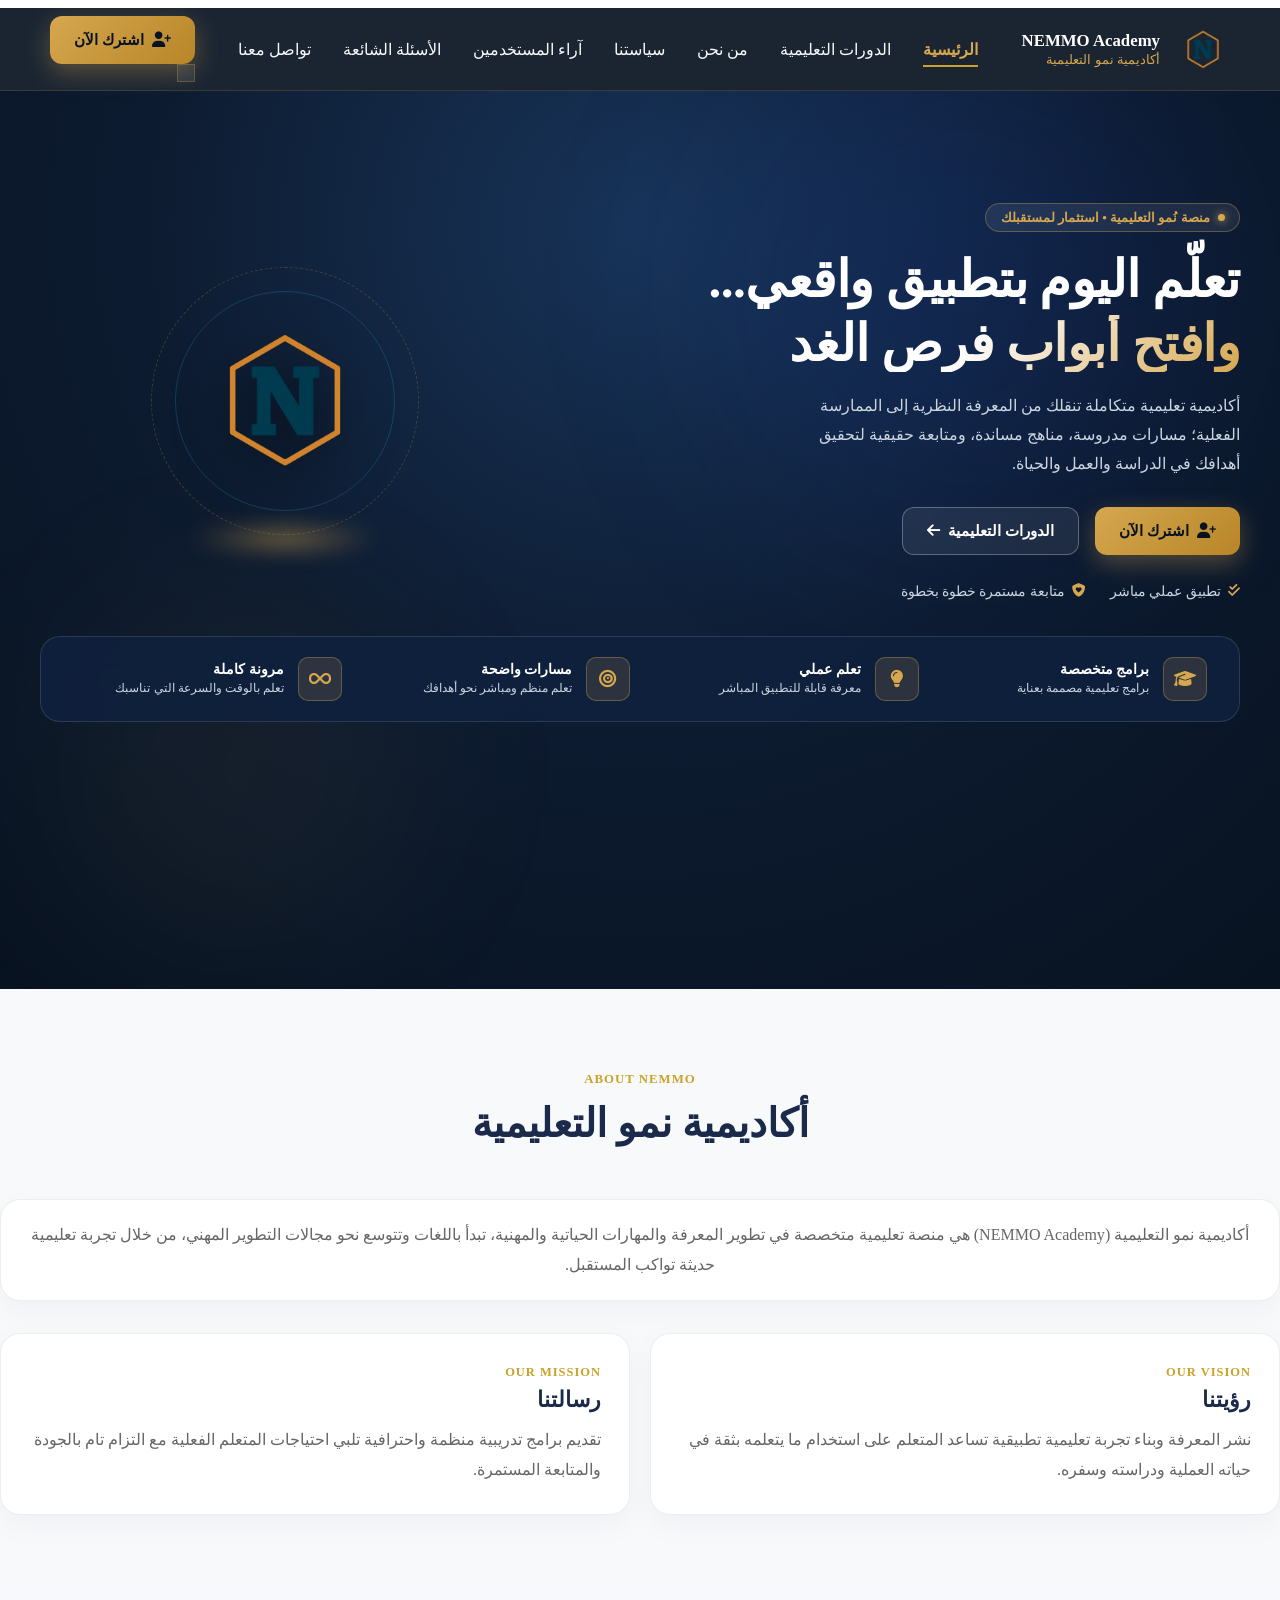
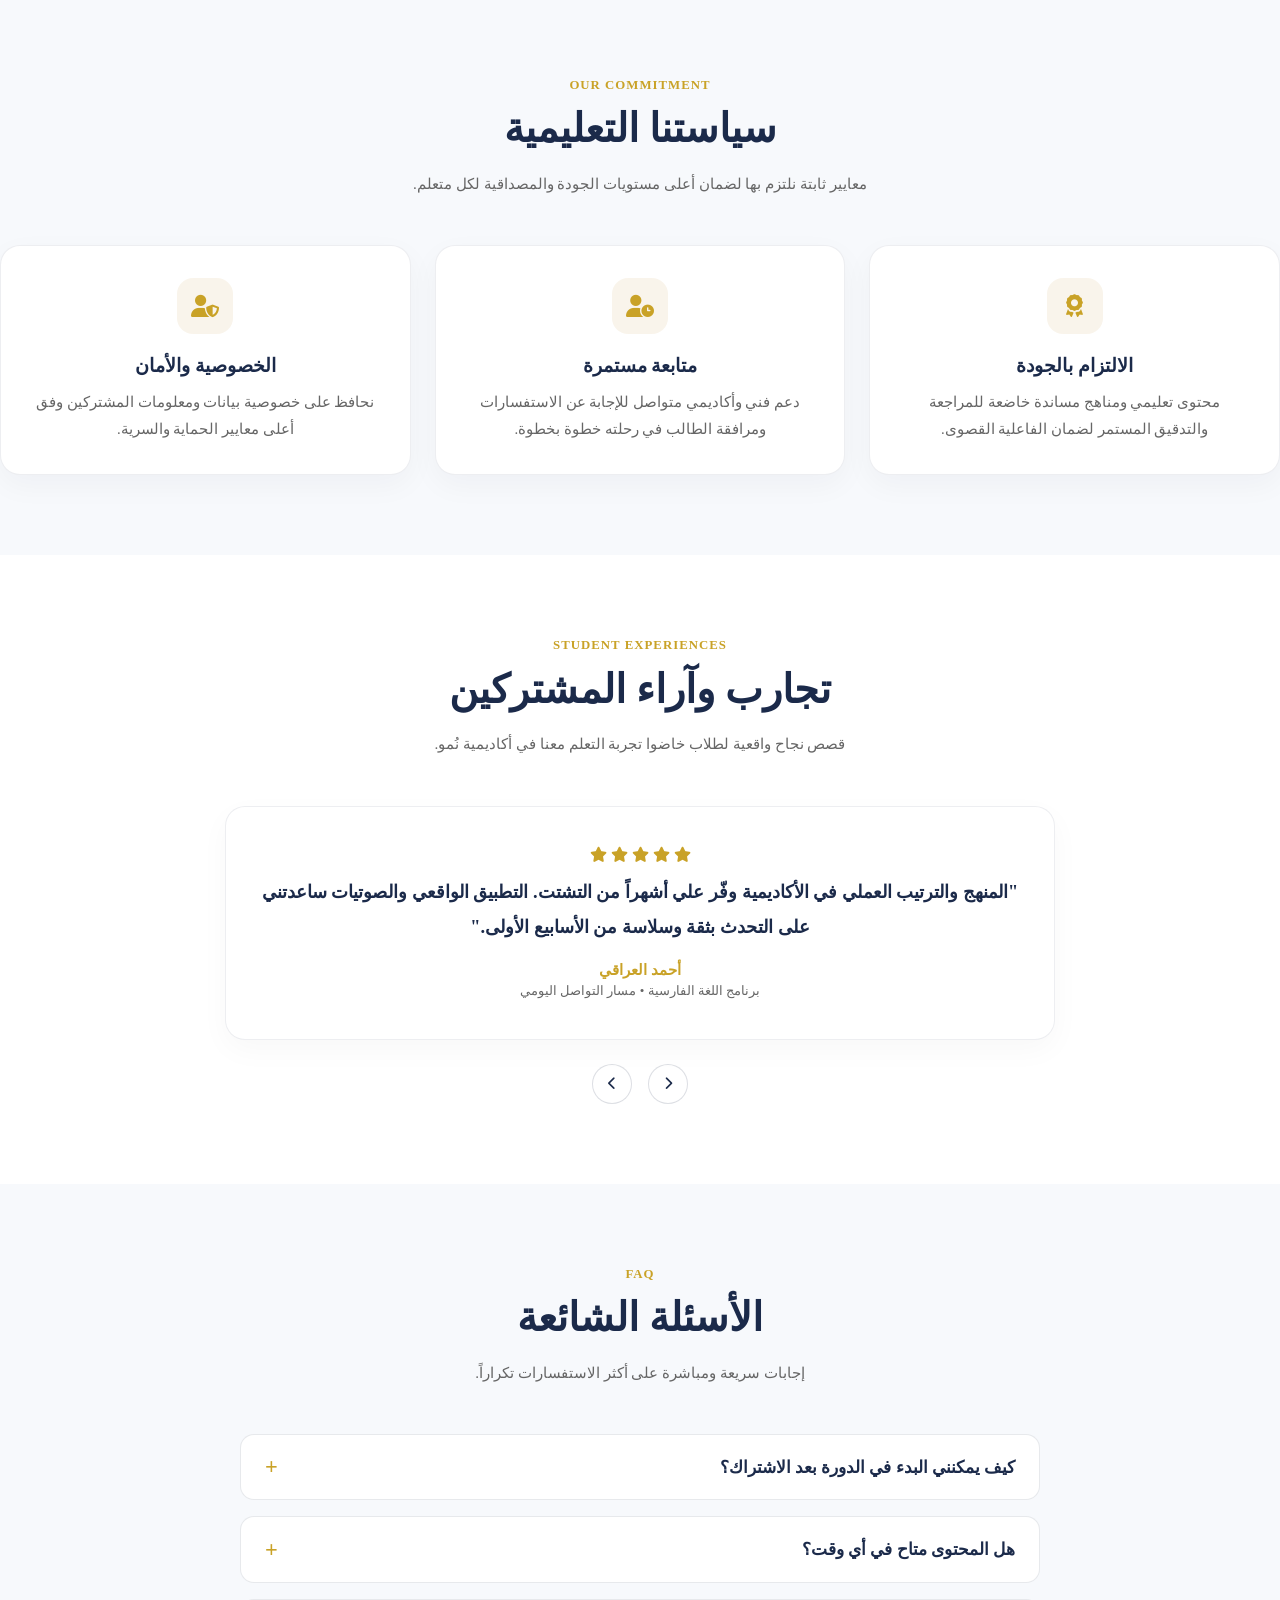
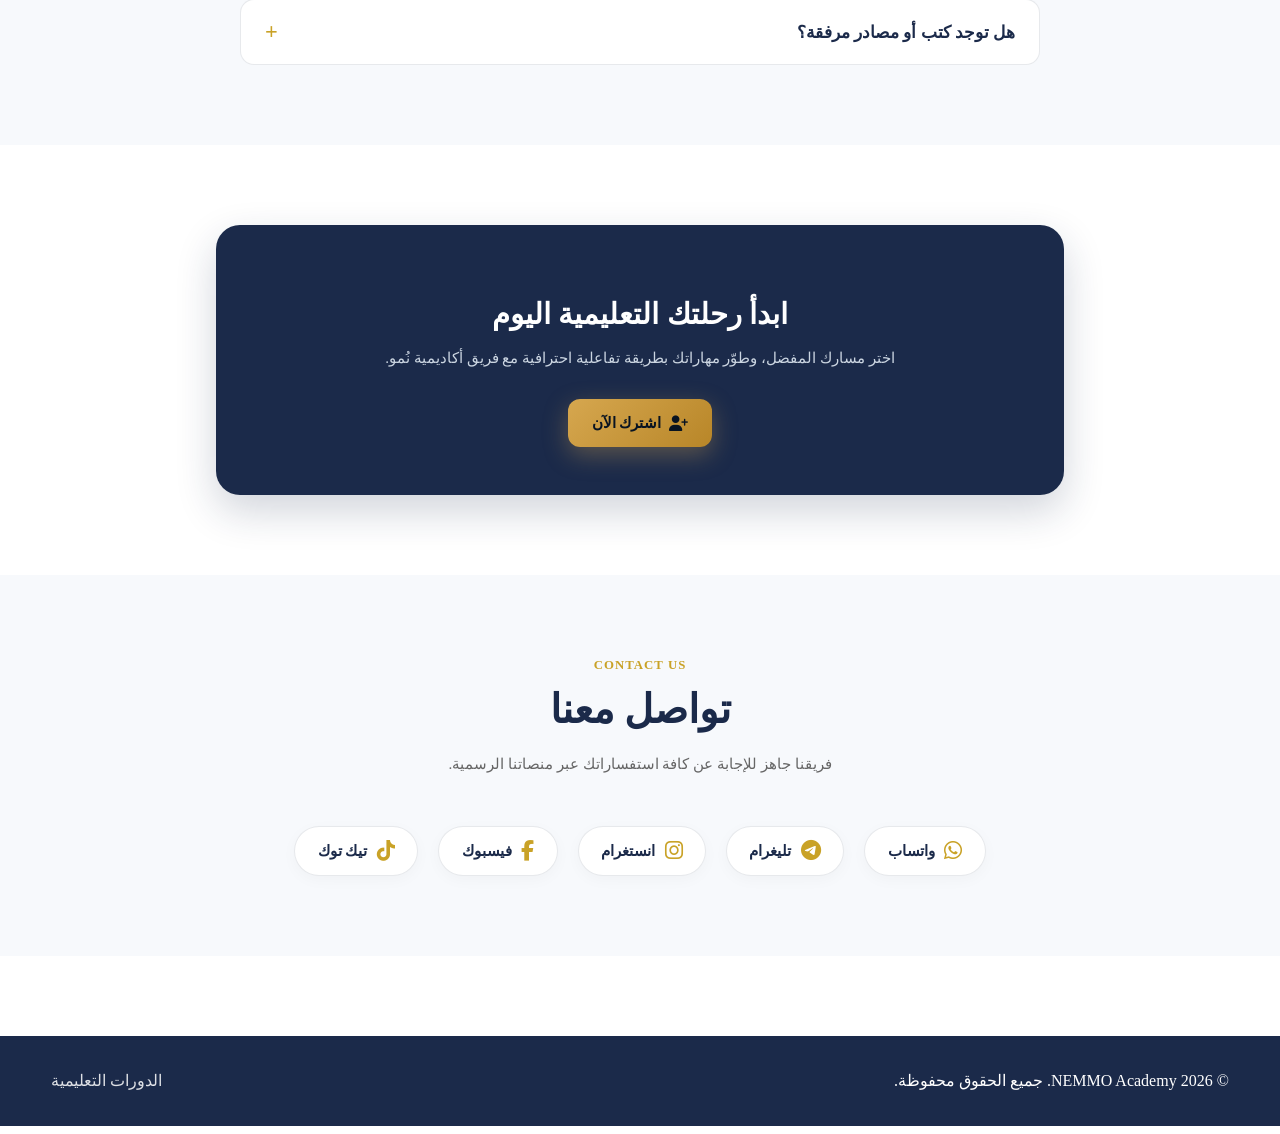
==== index.html @ 9837f51f "Add mobile fixes stylesheet to homepage" ====
<!DOCTYPE html>
<html lang="ar" dir="rtl">

<head>
    <meta charset="UTF-8">
    <meta name="viewport" content="width=device-width, initial-scale=1.0">

    <title>NEMMO Academy | أكاديمية نمو التعليمية</title>
    <script>
      (function () {
        const savedTheme = localStorage.getItem('theme');
        const prefersDark = window.matchMedia('(prefers-color-scheme: dark)').matches;
        if (savedTheme === 'dark' || (!savedTheme && prefersDark)) {
          document.documentElement.setAttribute('data-theme', 'dark');
        } else {
          document.documentElement.setAttribute('data-theme', 'light');
        }
      })();
    </script>
    <meta name="description" content="أكاديمية تعليمية متخصصة في تطوير المعرفة والمهارات وتعليم اللغات بمنهجية تفاعلية واقعية.">
    <meta name="theme-color" content="#081321">

    <link rel="preconnect" href="https://fonts.googleapis.com">
    <link rel="preconnect" href="https://fonts.gstatic.com" crossorigin>
    <link href="https://fonts.googleapis.com/css2?family=IBM+Plex+Sans+Arabic:wght@300;400;500;600;700;800&display=swap" rel="stylesheet">

    <!-- FontAwesome icons -->
    <link rel="stylesheet" href="https://cdnjs.cloudflare.com/ajax/libs/font-awesome/6.5.1/css/all.min.css">

    <!-- CSS Hierarchy -->
    <link rel="stylesheet" href="assets/css/variables.css">
    <link rel="stylesheet" href="assets/css/layout.css">
    <link rel="stylesheet" href="assets/css/components.css">
    <link rel="stylesheet" href="assets/css/home.css">
    <link rel="stylesheet" href="assets/css/mobile-fixes.css">
</head>

<body class="page-home">

<!-- ==========================================
     Header & Mobile Navigation Drawer
========================================== -->
<header class="site-header" id="siteHeader">
    <div class="site-header__container">

        <a href="index.html" class="site-logo">
            <img src="assets/images/logo.png" alt="NEMMO Academy" class="site-logo__img" loading="eager">
            <div class="site-logo__text">
                <span class="site-logo__title">NEMMO Academy</span>
                <span class="site-logo__subtitle">أكاديمية نمو التعليمية</span>
            </div>
        </a>

        <nav class="site-nav" id="siteNav" aria-label="القائمة الرئيسية" aria-hidden="true">
            <ul>
                <li><a href="index.html" class="is-active">الرئيسية</a></li>
                <li><a href="programs.html">الدورات التعليمية</a></li>
                <li><a href="#about">من نحن</a></li>
                <li><a href="#policies">سياستنا</a></li>
                <li><a href="#testimonials">آراء المستخدمين</a></li>
                <li><a href="#faq">الأسئلة الشائعة</a></li>
                <li><a href="#contact">تواصل معنا</a></li>
            </ul>
        </nav>

        <div class="site-header__actions">
            <button type="button" class="btn btn-hero-gold js-open-registration" data-program="عام - أكاديمية نُمو">
                <i class="fa-solid fa-user-plus"></i>
                <span>اشترك الآن</span>
            </button>

            <button id="themeToggle" class="theme-toggle-btn" aria-label="تبديل المظهر">
                <i data-lucide="moon" class="moon-icon"></i>
                <i data-lucide="sun" class="sun-icon" style="display: none;"></i>
            </button>

            <!-- زر القائمة للهواتف -->
            <button id="mobileMenuBtn" class="mobile-menu-btn" aria-label="فتح القائمة" aria-expanded="false">
                <span class="hamburger-bar"></span>
                <span class="hamburger-bar"></span>
                <span class="hamburger-bar"></span>
            </button>
        </div>

    </div>
</header>

<main id="mainContent">

<!-- ==========================================
     Hero Section
========================================== -->
<section class="hero-v2" id="hero">
    <div class="hero-v2__ambient" aria-hidden="true">
        <div class="hero-v2__glow hero-v2__glow--primary"></div>
        <div class="hero-v2__glow hero-v2__glow--gold"></div>
    </div>

    <div class="hero-v2__wrapper">
        <div class="hero-v2__container">
            
            <div class="hero-v2__content">
                <div class="hero-v2__badge">
                    <span class="hero-v2__badge-pulse"></span>
                    <span>منصة نُمو التعليمية • استثمار لمستقبلك</span>
                </div>

                <h1 class="hero-v2__title">
                    تعلّم اليوم بتطبيق واقعي... <br>
                    <span class="hero-v2__title-gradient">وافتح أبواب فرص الغد</span>
                </h1>

                <p class="hero-v2__description">
                    أكاديمية تعليمية متكاملة تنقلك من المعرفة النظرية إلى الممارسة الفعلية؛ مسارات مدروسة، مناهج مساندة، ومتابعة حقيقية لتحقيق أهدافك في الدراسة والعمل والحياة.
                </p>

                <div class="hero-v2__actions">
                    <button type="button" class="btn btn-hero-gold js-open-registration" data-program="عام - أكاديمية نُمو">
                        <i class="fa-solid fa-user-plus"></i>
                        <span>اشترك الآن</span>
                    </button>
                    <a href="programs.html" class="btn btn-hero-glass">
                        <span>الدورات التعليمية</span>
                        <i class="fa-solid fa-arrow-left"></i>
                    </a>
                </div>

                <div class="hero-v2__trust-strip">
                    <div class="hero-v2__trust-pill">
                        <i class="fa-solid fa-check-double"></i>
                        <span>تطبيق عملي مباشر</span>
                    </div>
                    <div class="hero-v2__trust-pill">
                        <i class="fa-solid fa-shield-heart"></i>
                        <span>متابعة مستمرة خطوة بخطوة</span>
                    </div>
                </div>
            </div>

            <div class="hero-v2__visual">
                <div class="hero-v2__visual-core">
                    <div class="hero-v2__ring hero-v2__ring--outer"></div>
                    <div class="hero-v2__ring hero-v2__ring--inner"></div>
                    <div class="hero-v2__pedestal"></div>
                    <div class="hero-v2__logo-box">
                        <img src="assets/images/logo.png" alt="NEMMO Academy" class="hero-v2__floating-logo" loading="eager">
                    </div>
                </div>
            </div>

        </div>

        <!-- شريط الفلسفة التعليمية -->
        <div class="hero-v2__philosophy-bar">
            <div class="hero-v2__philosophy-item">
                <div class="hero-v2__philosophy-icon">
                    <i class="fa-solid fa-graduation-cap"></i>
                </div>
                <div class="hero-v2__philosophy-text">
                    <strong class="hero-v2__philosophy-title">برامج متخصصة</strong>
                    <p class="hero-v2__philosophy-desc">برامج تعليمية مصممة بعناية</p>
                </div>
            </div>

            <div class="hero-v2__philosophy-item">
                <div class="hero-v2__philosophy-icon">
                    <i class="fa-solid fa-lightbulb"></i>
                </div>
                <div class="hero-v2__philosophy-text">
                    <strong class="hero-v2__philosophy-title">تعلم عملي</strong>
                    <p class="hero-v2__philosophy-desc">معرفة قابلة للتطبيق المباشر</p>
                </div>
            </div>

            <div class="hero-v2__philosophy-item">
                <div class="hero-v2__philosophy-icon">
                    <i class="fa-solid fa-bullseye"></i>
                </div>
                <div class="hero-v2__philosophy-text">
                    <strong class="hero-v2__philosophy-title">مسارات واضحة</strong>
                    <p class="hero-v2__philosophy-desc">تعلم منظم ومباشر نحو أهدافك</p>
                </div>
            </div>

            <div class="hero-v2__philosophy-item">
                <div class="hero-v2__philosophy-icon">
                    <i class="fa-solid fa-infinity"></i>
                </div>
                <div class="hero-v2__philosophy-text">
                    <strong class="hero-v2__philosophy-title">مرونة كاملة</strong>
                    <p class="hero-v2__philosophy-desc">تعلم بالوقت والسرعة التي تناسبك</p>
                </div>
            </div>
        </div>
    </div>
</section>

<!-- ==========================================
     About Section
========================================== -->
<section id="about" class="section about-section">
    <div class="container">
        <div class="section-title">
            <span>ABOUT NEMMO</span>
            <h2>أكاديمية نمو التعليمية</h2>
        </div>

        <div class="about-intro">
            <p class="about-intro__text">
                أكاديمية نمو التعليمية (NEMMO Academy) هي منصة تعليمية متخصصة في تطوير المعرفة والمهارات الحياتية والمهنية، تبدأ باللغات وتتوسع نحو مجالات التطوير المهني، من خلال تجربة تعليمية حديثة تواكب المستقبل.
            </p>
        </div>

        <div class="about-pillars">
            <article class="about-pillar">
                <span class="about-pillar__label">OUR VISION</span>
                <h3>رؤيتنا</h3>
                <p>
                    نشر المعرفة وبناء تجربة تعليمية تطبيقية تساعد المتعلم على استخدام ما يتعلمه بثقة في حياته العملية ودراسته وسفره.
                </p>
            </article>

            <article class="about-pillar">
                <span class="about-pillar__label">OUR MISSION</span>
                <h3>رسالتنا</h3>
                <p>
                    تقديم برامج تدريبية منظمة واحترافية تلبي احتياجات المتعلم الفعلية مع التزام تام بالجودة والمتابعة المستمرة.
                </p>
            </article>
        </div>
    </div>
</section>

<!-- ==========================================
     Policies Section (سياستنا)
========================================== -->
<section id="policies" class="section section-light">
    <div class="container">
        <div class="section-title">
            <span>OUR COMMITMENT</span>
            <h2>سياستنا التعليمية</h2>
            <p>معايير ثابتة نلتزم بها لضمان أعلى مستويات الجودة والمصداقية لكل متعلم.</p>
        </div>

        <div class="grid grid-3">
            <article class="feature-card">
                <div class="feature-icon"><i class="fa-solid fa-award"></i></div>
                <h3>الالتزام بالجودة</h3>
                <p>محتوى تعليمي ومناهج مساندة خاضعة للمراجعة والتدقيق المستمر لضمان الفاعلية القصوى.</p>
            </article>

            <article class="feature-card">
                <div class="feature-icon"><i class="fa-solid fa-user-clock"></i></div>
                <h3>متابعة مستمرة</h3>
                <p>دعم فني وأكاديمي متواصل للإجابة عن الاستفسارات ومرافقة الطالب في رحلته خطوة بخطوة.</p>
            </article>

            <article class="feature-card">
                <div class="feature-icon"><i class="fa-solid fa-user-shield"></i></div>
                <h3>الخصوصية والأمان</h3>
                <p>نحافظ على خصوصية بيانات ومعلومات المشتركين وفق أعلى معايير الحماية والسرية.</p>
            </article>
        </div>
    </div>
</section>

<!-- ==========================================
     Testimonials Section (آراء المستخدمين)
========================================== -->
<section id="testimonials" class="section">
    <div class="container">
        <div class="section-title">
            <span>STUDENT EXPERIENCES</span>
            <h2>تجارب وآراء المشتركين</h2>
            <p>قصص نجاح واقعية لطلاب خاضوا تجربة التعلم معنا في أكاديمية نُمو.</p>
        </div>

        <div class="testimonials-slider-wrapper">
            <div class="testimonial-slides-container">
                
                <div class="testimonial testimonial-slide is-active">
                    <div class="review-stars">
                        <i class="fa-solid fa-star"></i><i class="fa-solid fa-star"></i><i class="fa-solid fa-star"></i><i class="fa-solid fa-star"></i><i class="fa-solid fa-star"></i>
                    </div>
                    <p class="testimonial__quote">
                        "المنهج والترتيب العملي في الأكاديمية وفّر علي أشهراً من التشتت. التطبيق الواقعي والصوتيات ساعدتني على التحدث بثقة وسلاسة من الأسابيع الأولى."
                    </p>
                    <div class="testimonial__author">
                        أحمد العراقي
                        <span class="testimonial__role">برنامج اللغة الفارسية • مسار التواصل اليومي</span>
                    </div>
                </div>

                <div class="testimonial testimonial-slide">
                    <div class="review-stars">
                        <i class="fa-solid fa-star"></i><i class="fa-solid fa-star"></i><i class="fa-solid fa-star"></i><i class="fa-solid fa-star"></i><i class="fa-solid fa-star"></i>
                    </div>
                    <p class="testimonial__quote">
                        "المتابعة المستمرة ووضوح شرح الأستاذة جعلت دراسة اللغة سهلة وممتعة جداً، والكتب المرفقة مع الـ QR Code ممتازة للتدريب الصوتي."
                    </p>
                    <div class="testimonial__author">
                        مروة جاسم
                        <span class="testimonial__role">برنامج اللغة الفارسية • مسار السياحة والسفر</span>
                    </div>
                </div>

            </div>

            <!-- أزرار التحكم بالسلايدر -->
            <div class="slider-controls">
                <button type="button" id="prevReviewBtn" class="slider-btn" aria-label="الرأي السابق">
                    <i class="fa-solid fa-chevron-right"></i>
                </button>
                <button type="button" id="nextReviewBtn" class="slider-btn" aria-label="الرأي التالي">
                    <i class="fa-solid fa-chevron-left"></i>
                </button>
            </div>
        </div>
    </div>
</section>

<!-- ==========================================
     FAQ Section
========================================== -->
<section id="faq" class="section section-light">
    <div class="container">
        <div class="section-title">
            <span>FAQ</span>
            <h2>الأسئلة الشائعة</h2>
            <p>إجابات سريعة ومباشرة على أكثر الاستفسارات تكراراً.</p>
        </div>

        <div class="faq-list">
            <details class="faq-item">
                <summary>كيف يمكنني البدء في الدورة بعد الاشتراك؟</summary>
                <div class="faq-item__answer">
                    <p>بعد إتمام التسجيل عبر الواتساب، يتم تزويدك مباشرة بكافة الروابط والحقيبة التعليمية والوصول للمنصة فوراً.</p>
                </div>
            </details>

            <details class="faq-item">
                <summary>هل المحتوى متاح في أي وقت؟</summary>
                <div class="faq-item__answer">
                    <p>نعم، جميع المحاضرات مسجلة بجودة عالية ومتاحة للمشاهدة والمراجعة بالوقت الذي يناسبك مع وصول دائم.</p>
                </div>
            </details>

            <details class="faq-item">
                <summary>هل توجد كتب أو مصادر مرفقة؟</summary>
                <div class="faq-item__answer">
                    <p>نعم، تشتمل البرامج على كتب تدريبية تفاعلية وقواميس صوتية عبر رمز QR مدعومة بالكامل.</p>
                </div>
            </details>
        </div>
    </div>
</section>

<!-- ==========================================
     CTA Section
========================================== -->
<section class="section">
    <div class="container">
        <div class="cta">
            <h2>ابدأ رحلتك التعليمية اليوم</h2>
            <p>
                اختر مسارك المفضل، وطوّر مهاراتك بطريقة تفاعلية احترافية مع فريق أكاديمية نُمو.
            </p>
            <button type="button" class="btn btn-hero-gold js-open-registration" data-program="عام - أكاديمية نُمو">
                <i class="fa-solid fa-user-plus"></i>
                <span>اشترك الآن</span>
            </button>
        </div>
    </div>
</section>

<!-- ==========================================
     Contact Section
========================================== -->
<section id="contact" class="section section-light">
    <div class="container">
        <div class="section-title">
            <span>CONTACT US</span>
            <h2>تواصل معنا</h2>
            <p>فريقنا جاهز للإجابة عن كافة استفساراتك عبر منصاتنا الرسمية.</p>
        </div>

        <div class="contact-compact-bar">
            <a href="https://wa.me/9647770300029" target="_blank" rel="noopener noreferrer" class="contact-icon-link" aria-label="واتساب">
                <i class="fa-brands fa-whatsapp"></i>
                <span>واتساب</span>
            </a>
            <a href="https://t.me/NemoAcademy" target="_blank" rel="noopener noreferrer" class="contact-icon-link" aria-label="تليغرام">
                <i class="fa-brands fa-telegram"></i>
                <span>تليغرام</span>
            </a>
            <a href="https://www.instagram.com/nemmo.ac?igsh=aXdpOXZjNmlseXJ0" target="_blank" rel="noopener noreferrer" class="contact-icon-link" aria-label="انستغرام">
                <i class="fa-brands fa-instagram"></i>
                <span>انستغرام</span>
            </a>
            <a href="https://www.facebook.com/profile.php?id=61575293433047" target="_blank" rel="noopener noreferrer" class="contact-icon-link" aria-label="فيسبوك">
                <i class="fa-brands fa-facebook-f"></i>
                <span>فيسبوك</span>
            </a>
            <a href="https://tiktok.com/@nemoacademy1997" target="_blank" rel="noopener noreferrer" class="contact-icon-link" aria-label="تيك توك">
                <i class="fa-brands fa-tiktok"></i>
                <span>تيك توك</span>
            </a>
        </div>
    </div>
</section>

</main>

<!-- ==========================================
     Footer
========================================== -->
<footer class="site-footer">
    <div class="site-footer__container">
        <p>© <span data-current-year></span> NEMMO Academy. جميع الحقوق محفوظة.</p>
        <a href="programs.html">الدورات التعليمية</a>
    </div>
</footer>

<!-- ==========================================
     Registration Modal
========================================== -->
<div class="registration-modal" id="registrationModal" aria-hidden="true">
    <div class="registration-modal__overlay js-close-registration"></div>

    <div class="registration-modal__dialog" role="dialog" aria-modal="true" aria-labelledby="registrationModalTitle">
        <button type="button" class="registration-modal__close js-close-registration" aria-label="إغلاق">
            <i data-lucide="x"></i>
        </button>

        <div class="registration-modal__header">
            <span class="registration-modal__eyebrow">REGISTRATION</span>
            <h2 id="registrationModalTitle">أكمل تسجيلك</h2>
            <p>أدخل بياناتك وسيتواصل معك فريق المبيعات عبر واتساب لتأكيد التسجيل.</p>
        </div>

        <form id="registrationForm" class="registration-form" novalidate>
            <div class="form-group">
                <label for="registrationName">الاسم الثلاثي</label>
                <input type="text" id="registrationName" name="name" placeholder="أدخل الاسم الثلاثي" autocomplete="name" required>
            </div>

            <div class="form-group">
                <label for="registrationPhone">رقم الهاتف</label>
                <input type="tel" id="registrationPhone" name="phone" placeholder="07XXXXXXXXX" autocomplete="tel" required>
            </div>

            <div class="form-group">
                <label for="registrationGovernorate">المحافظة</label>
                <select id="registrationGovernorate" name="governorate" required>
                    <option value="">اختر المحافظة</option>
                    <option value="بغداد">بغداد</option>
                    <option value="الأنبار">الأنبار</option>
                    <option value="بابل">بابل</option>
                    <option value="البصرة">البصرة</option>
                    <option value="ذي قار">ذي قار</option>
                    <option value="القادسية">القادسية</option>
                    <option value="كربلاء">كربلاء</option>
                    <option value="كركوك">كركوك</option>
                    <option value="ميسان">ميسان</option>
                    <option value="المثنى">المثنى</option>
                    <option value="النجف">النجف</option>
                    <option value="نينوى">نينوى</option>
                    <option value="ديالى">ديالى</option>
                    <option value="صلاح الدين">صلاح الدين</option>
                    <option value="السليمانية">السليمانية</option>
                    <option value="دهوك">دهوك</option>
                    <option value="أربيل">أربيل</option>
                    <option value="واسط">واسط</option>
                </select>
            </div>

            <div class="form-group">
                <label for="registrationAddress">العنوان الكامل</label>
                <textarea id="registrationAddress" name="address" rows="2" placeholder="أدخل العنوان الكامل" autocomplete="street-address" required></textarea>
            </div>

            <div class="form-group">
                <label for="registrationProgram">البرنامج</label>
                <select id="registrationProgram" name="program" required>
                    <option value="">اختر البرنامج</option>
                    <option value="برنامج اللغة الفارسية">برنامج اللغة الفارسية</option>
                </select>
            </div>

            <div class="form-group is-hidden" id="trackGroup">
                <label for="registrationTrack">اختر المسار التعليمي</label>
                <select id="registrationTrack" name="track">
                    <option value="">اختر المسار المناسب</option>
                    <option value="باقة الأساسيات">باقة الأساسيات</option>
                    <option value="باقة التواصل اليومي">باقة التواصل اليومي</option>
                    <option value="باقة السياحة والسفر">باقة السياحة والسفر</option>
                    <option value="باقة التجارة العامة">باقة التجارة العامة</option>
                    <option value="باقة الزوار والمواكب">باقة الزوار والمواكب</option>
                    <option value="باقة VIP الشاملة">باقة VIP الشاملة</option>
                </select>
            </div>

            <p id="registrationError" class="registration-form__error" role="alert" aria-live="polite"></p>

            <button type="submit" class="btn btn-primary registration-form__submit">
                <i data-lucide="send"></i>
                إرسال الطلب عبر واتساب
            </button>
        </form>
    </div>
</div>

<!-- ==========================================
     Modal 2: Package Details Modal
========================================== -->
<div class="registration-modal" id="packageDetailsModal" aria-hidden="true">
    <div class="registration-modal__overlay js-close-pkg-modal"></div>

    <div class="registration-modal__dialog" role="dialog" aria-modal="true" aria-labelledby="packageDetailsTitle">
        <button type="button" class="registration-modal__close js-close-pkg-modal" aria-label="إغلاق">
            <i data-lucide="x"></i>
        </button>

        <div class="registration-modal__header">
            <span class="registration-modal__eyebrow">PACKAGE DETAILS</span>
            <h2 id="packageDetailsTitle">تفاصيل الباقة</h2>
            <p id="modalDescription"></p>
        </div>

        <div class="modal-body">
            <div class="modal-outcome-box">
                <strong class="modal-outcome-box__label">النتيجة المباشرة:</strong>
                <p id="modalOutcome" class="modal-outcome-box__text"></p>
            </div>

            <h4 class="modal-body__heading">المحاور والدروس المتضمنة:</h4>
            <ul id="modalTopicsList" class="pkg-card-v3__checklist modal-topics-list"></ul>

            <button
                type="button"
                class="btn btn-pkg-gold js-open-registration"
                id="modalSubscribeBtn"
                data-program="برنامج اللغة الفارسية"
                style="width: 100%;"
            >
                اشترك في هذه الباقة الآن
            </button>
        </div>
    </div>
</div>

<!-- ==========================================
     Modal 3: Cert Lightbox
========================================== -->
<div class="cert-lightbox" id="certLightbox" aria-hidden="true">
    <div class="cert-lightbox__backdrop js-close-cert"></div>

    <div class="cert-lightbox__content" role="dialog" aria-modal="true">
        <button type="button" class="cert-lightbox__close js-close-cert" aria-label="إغلاق">
            <i data-lucide="x"></i>
        </button>

        <div class="cert-lightbox__body">
            <div class="cert-zoom-container" id="certZoomContainer">
                <img id="certLightboxImg" src="" alt="وثيقة معتمدة">
            </div>
            <div class="cert-lightbox__footer">
                <p class="cert-lightbox__caption" id="certLightboxCaption"></p>
                <span class="cert-zoom-hint"><i data-lucide="zoom-in"></i> اضغط على الصورة للتكبير / التصغير</span>
            </div>
        </div>
    </div>
</div>

<!-- Scripts -->
<script src="https://unpkg.com/lucide@latest"></script>
<script src="assets/js/main.js"></script>

<script>
document.addEventListener("DOMContentLoaded", function () {
    if (typeof lucide !== "undefined") {
        lucide.createIcons();
    }

    // Journey slider
    const stepNodes = document.querySelectorAll(".journey-step-node");
    const slides = document.querySelectorAll(".journey-slide");
    const stepCurrentSpan = document.getElementById("journeyStepCurrent");
    const progressFill = document.getElementById("journeyProgressFill");
    const nextBtn = document.getElementById("journeyNext");
    const prevBtn = document.getElementById("journeyPrev");

    let currentStepIndex = 0;
    const totalSteps = stepNodes.length;
    let autoPlayTimer = null;

    function goToStep(index) {
        if (index < 0) index = totalSteps - 1;
        if (index >= totalSteps) index = 0;
        currentStepIndex = index;

        stepNodes.forEach((node, idx) => {
            node.classList.toggle("is-active", idx === index);
        });

        slides.forEach((slide, idx) => {
            slide.classList.toggle("is-active", idx === index);
        });

        if (stepCurrentSpan) {
            stepCurrentSpan.textContent = String(index + 1).padStart(2, "0");
        }

        if (progressFill) {
            progressFill.style.width = ((index + 1) / totalSteps) * 100 + "%";
        }
    }

    function startAutoPlay() {
        stopAutoPlay();
        autoPlayTimer = setInterval(() => {
            goToStep(currentStepIndex + 1);
        }, 4000);
    }

    function stopAutoPlay() {
        if (autoPlayTimer) clearInterval(autoPlayTimer);
    }

    stepNodes.forEach((node) => {
        node.addEventListener("click", function () {
            const step = parseInt(this.getAttribute("data-step"), 10);
            goToStep(step);
            startAutoPlay();
        });
    });

    if (nextBtn) {
        nextBtn.addEventListener("click", () => {
            goToStep(currentStepIndex + 1);
            startAutoPlay();
        });
    }

    if (prevBtn) {
        prevBtn.addEventListener("click", () => {
            goToStep(currentStepIndex - 1);
            startAutoPlay();
        });
    }

    startAutoPlay();

    // Package details modal
    const packagesData = {
        "1": {
            title: "باقة الأساسيات",
            desc: "لمن يريد بدء تعلم الفارسية من الصفر بطريقة منهجية وصحيحة.",
            outcome: "تأسيس الطالب للانتقال إلى مستويات أعلى، والقدرة على قراءة وكتابة الجمل الأساسية بنطق سليم.",
            topics: [
                "الحروف والنطق ومخارج الأصوات الفارسية.",
                "تركيب الكلمات وبناء الجمل البسيطة.",
                "قواعد تصريف الأفعال في الحاضر والماضي.",
                "الأرقام والأيام والتعريف بالنفس."
            ]
        },
        "2": {
            title: "باقة التواصل اليومي",
            desc: "لمن هدفه التحدث بالفارسية واستخدامها في المحادثات والحياة اليومية.",
            outcome: "تكوين الجمل والتحدث بطلاقة وثقة في كافة مواقف التواصل الاجتماعي.",
            topics: [
                "المحادثات في الأسواق والمطاعم والأماكن العامة.",
                "العبارات والاصطلاحات الشائعة عند الإيرانيين.",
                "فهم اللهجة العامية والرد السريع بدون تردد.",
                "التعبير عن المشاعر والآراء والاحتياجات اليومية."
            ]
        },
        "3": {
            title: "باقة السياحة والسفر",
            desc: "لمن يحتاج اللغة أثناء السفر والرحلات العلاجية أو السياحية إلى إيران.",
            outcome: "الاستقلالية التامة في السفر وإدارة كافة الإجراءات بدون الحاجة إلى مترجم.",
            topics: [
                "محادثات المطارات، سيارات الأجرة، والفنادق.",
                "مصطلحات المراجعات الطبية والمستشفيات وشرح الأعراض.",
                "التسوق والمفاصلة بالأسعار والصرافة.",
                "إرشادات الطرق والتنقل بين المدن."
            ]
        },
        "4": {
            title: "باقة التجارة العامة",
            desc: "لأصحاب الأعمال والتجار ومن يحتاج الفارسية في الاستيراد والتصدير.",
            outcome: "إتقان لغة المال والتفاوض التجاري والتعامل الاحترافي مع الشركات والموردين.",
            topics: [
                "المصطلحات التجارية، العقود، والمراسلات الرسمية.",
                "محادثات التفاوض على الأسعار وشروط الدفع والشحن.",
                "التواصل عبر الواتساب والإيميل مع الشركات الإيرانية.",
                "إدارة الجلسات والاجتماعات التجارية."
            ]
        },
        "5": {
            title: "باقة التعليم والدراسة",
            desc: "للطلاب والباحثين الراغبين بالدراسة في الجامعات الإيرانية.",
            outcome: "القدرة على استيعاب المحاضرات، وكتابة البحوث، والتواصل الأكاديمي الممتاز.",
            topics: [
                "المصطلحات الأكاديمية والجامعية المشتركة.",
                "فهم المحاضرات التخصصية وتلخيص الدروس.",
                "مخاطبة الأساتذة والعمادات وكتابة الرسائل الأكاديمية.",
                "التعامل مع بيئة السكن والأنشطة الطلابية."
            ]
        },
        "6": {
            title: "باقة الزوار والمواكب",
            desc: "لخدمة الزوار وأصحاب المواكب للتواصل المباشر مع الزائرين الإيرانيين.",
            outcome: "إدارة مواقف الاستقبال والضيافة والتوجيه والإرشاد اليومي بكل سلاسة ويسر.",
            topics: [
                "عبارات الترحيب، الضيافة، وتلبية احتياجات الزائر.",
                "توجيه الطرق، الإسعافات الأولية، ومساعدة المفقودين.",
                "الحوارات الدينية والشعائرية والتنظيمية.",
                "المحادثات السريعة والمباشرة في المواكب الحسينية."
            ]
        },
        "vip": {
            title: "باقة VIP الشاملة",
            desc: "الحل المتكامل الشامل لجميع المستويات والتخصصات في مكان واحد.",
            outcome: "إتقان شامل للغة الفارسية في المحادثة، السياحة، التجارة، والدراسة.",
            topics: [
                "الوصول لكافة المحاضرات الـ 70 والمسارات الستة بالكامل.",
                "كتابا القواعد والمحادثة مطبوعان مع التوصيل المجاني.",
                "متابعة واستشارات فردية مع الأستاذة زهراء لمدة 6 أشهر.",
                "شهادة إتمام معتمدة من الأكاديمية."
            ]
        }
    };

    const pkgModal = document.getElementById("packageDetailsModal");
    const openPkgBtns = document.querySelectorAll(".js-open-pkg-modal");
    const closePkgBtns = document.querySelectorAll(".js-close-pkg-modal");

    function closePackageModal() {
        if (!pkgModal) return;
        pkgModal.classList.remove("is-open");
        document.body.style.overflow = "";
    }

    openPkgBtns.forEach(btn => {
        btn.addEventListener("click", function () {
            const pkgId = this.getAttribute("data-pkg-id");
            const data = packagesData[pkgId];
            if (!data || !pkgModal) return;

            const title = document.getElementById("packageDetailsTitle");
            const desc = document.getElementById("modalDescription");
            const outcome = document.getElementById("modalOutcome");
            const list = document.getElementById("modalTopicsList");
            const subBtn = document.getElementById("modalSubscribeBtn");

            if (title) title.textContent = data.title;
            if (desc) desc.textContent = data.desc;
            if (outcome) outcome.textContent = data.outcome;

            if (list) {
                list.innerHTML = "";
                data.topics.forEach(t => {
                    const li = document.createElement("li");
                    li.innerHTML = `<i data-lucide="check"></i> ${t}`;
                    list.appendChild(li);
                });
            }

            if (subBtn) {
                subBtn.setAttribute("data-track", data.title);
            }

            if (typeof lucide !== "undefined") {
                lucide.createIcons();
            }

            pkgModal.classList.add("is-open");
            document.body.style.overflow = "hidden";
        });
    });

    closePkgBtns.forEach(btn => {
        btn.addEventListener("click", closePackageModal);
    });

    if (pkgModal) {
        pkgModal.addEventListener("click", function (e) {
            if (e.target === pkgModal || e.target.classList.contains("registration-modal__overlay")) {
                closePackageModal();
            }
        });
    }

    // Certificate lightbox
    const certLightbox = document.getElementById("certLightbox");
    const certImg = document.getElementById("certLightboxImg");
    const certCaption = document.getElementById("certLightboxCaption");
    const certContainer = document.getElementById("certZoomContainer");
    const viewCertBtns = document.querySelectorAll(".js-view-cert");
    const closeCertBtns = document.querySelectorAll(".js-close-cert");

    function closeCertLightbox() {
        if (!certLightbox) return;
        certLightbox.classList.remove("is-open");
        document.body.style.overflow = "";
        if (certImg) certImg.src = "";
    }

    viewCertBtns.forEach(btn => {
        btn.addEventListener("click", function () {
            const src = this.getAttribute("data-cert-src");
            const title = this.getAttribute("data-cert-title");

            if (certImg) certImg.src = src || "";
            if (certCaption) certCaption.textContent = title || "";
            if (certContainer) certContainer.classList.remove("is-zoomed");

            if (certLightbox) {
                certLightbox.classList.add("is-open");
                document.body.style.overflow = "hidden";
            }
        });
    });

    closeCertBtns.forEach(btn => {
        btn.addEventListener("click", closeCertLightbox);
    });

    if (certContainer) {
        certContainer.addEventListener("click", function () {
            this.classList.toggle("is-zoomed");
        });
    }

    if (certLightbox) {
        certLightbox.addEventListener("click", function (e) {
            if (e.target === certLightbox || e.target.classList.contains("cert-lightbox__backdrop")) {
                closeCertLightbox();
            }
        });
    }

    document.addEventListener("keydown", function (e) {
        if (e.key === "Escape") {
            closePackageModal();
            closeCertLightbox();
        }
    });
});
</script>
</body>
</html>
---- assets/css/variables.css ----
:root {

    /* ==========================================
       COLORS
    ========================================== */

    --primary: #1B2A4A;
    --primary-light: #24375F;

    --accent: #C9A227;
    --accent-hover: #B8921E;

    --background: #F8F9FB;
    --surface: #FFFFFF;

    --text: #1E1E1E;
    --text-light: #666666;

    --border: #E5E7EB;

    --success: #2E7D32;
    --warning: #ED6C02;
    --danger: #D32F2F;

    /* ==========================================
       TYPOGRAPHY
    ========================================== */

    --font-family:
        "IBM Plex Sans Arabic",
        system-ui,
        -apple-system,
        BlinkMacSystemFont,
        "Segoe UI",
        sans-serif;

    --font-size-xs: .75rem;
    --font-size-sm: .875rem;
    --font-size-md: 1rem;
    --font-size-lg: 1.125rem;
    --font-size-xl: 1.5rem;
    --font-size-2xl: 2rem;
    --font-size-3xl: 3rem;

    --font-light: 300;
    --font-regular: 400;
    --font-medium: 500;
    --font-semibold: 600;
    --font-bold: 700;

    --line-height: 1.8;

    /* ==========================================
       SPACING
    ========================================== */

    --space-1: .5rem;
    --space-2: 1rem;
    --space-3: 1.5rem;
    --space-4: 2rem;
    --space-5: 3rem;
    --space-6: 4rem;
    --space-7: 6rem;

    /* ==========================================
       RADIUS
    ========================================== */

    --radius-sm: .5rem;
    --radius-md: 1rem;
    --radius-lg: 1.5rem;
    --radius-pill: 999px;

    /* ==========================================
       SHADOWS
    ========================================== */

    --shadow-sm: 0 4px 12px rgba(0,0,0,.06);
    --shadow-md: 0 12px 32px rgba(0,0,0,.08);
    --shadow-lg: 0 24px 60px rgba(0,0,0,.12);

    /* ==========================================
       CONTAINER & TRANSITIONS
    ========================================== */

    --container-width: 1200px;
    --transition: .3s ease;

}

/* ==========================================
   DARK MODE OVERRIDES (FORCE DARK BACKS)
========================================== */

[data-theme="dark"] {
    --background: #0B132B;
    --surface: #1C2541;
    --primary: #5BC0BE;
    --primary-light: #3A506B;
    --text: #FFFFFF;
    --text-light: #A5B4FC;
    --border: #2A385B;
    --shadow-sm: 0 4px 12px rgba(0,0,0,.3);
    --shadow-md: 0 12px 32px rgba(0,0,0,.4);
}

/* 1. إجبار كافة الخلفيات الرئيسية والأقسام وقسم الـ Hero على التحول للون الداكن */
[data-theme="dark"] body,
[data-theme="dark"] main,
[data-theme="dark"] section,
[data-theme="dark"] .section,
[data-theme="dark"] .section-light,
[data-theme="dark"] .hero,
[data-theme="dark"] .hero-section,
[data-theme="dark"] .about-hero,
[data-theme="dark"] .about-section,
[data-theme="dark"] .home-hero {
    background-color: var(--background) !important;
    background-image: none !important; /* إلغاء أي خلفيات صورية بيضاء إن وجدت */
    color: var(--text) !important;
}

/* 2. إجبار العناصر المرتفعة والكروت على أخذ لون السطح الداكن (Surface) */
[data-theme="dark"] .feature-card, 
[data-theme="dark"] .package-card, 
[data-theme="dark"] .testimonial, 
[data-theme="dark"] .program-card, 
[data-theme="dark"] .about-value, 
[data-theme="dark"] .about-pillar,
[data-theme="dark"] .site-header,
[data-theme="dark"] .site-footer {
    background-color: var(--surface) !important;
    border-color: var(--border) !important;
}

/* 3. تصحيح تباين العناوين والنصوص لضمان وضوح القراءة */
[data-theme="dark"] h1, 
[data-theme="dark"] h2, 
[data-theme="dark"] h3, 
[data-theme="dark"] h4, 
[data-theme="dark"] h5, 
[data-theme="dark"] h6,
[data-theme="dark"] .section-title h2,
[data-theme="dark"] .program-card__title,
[data-theme="dark"] .site-logo__title,
[data-theme="dark"] .hero__title {
    color: #FFFFFF !important;
}

[data-theme="dark"] p, 
[data-theme="dark"] span, 
[data-theme="dark"] .about-intro__text, 
[data-theme="dark"] .program-card__description,
[data-theme="dark"] .site-nav a,
[data-theme="dark"] .hero__subtitle {
    color: var(--text-light) !important;
}

[data-theme="dark"] .site-nav a:hover,
[data-theme="dark"] .site-nav a[aria-current="page"] {
    color: #FFFFFF !important;
}

/* 4. تعديل الأزرار الثانوية لتبدو واضحة في الوضع الداكن */
[data-theme="dark"] .btn-secondary {
    background-color: var(--surface) !important;
    color: #FFFFFF !important;
    border-color: var(--border) !important;
}

/* ==========================================
   THEME TOGGLE BUTTON STYLING
========================================== */

.theme-toggle-btn {
    background: none;
    border: none;
    color: var(--text);
    cursor: pointer;
    padding: var(--space-1);
    display: flex;
    align-items: center;
    justify-content: center;
    transition: transform var(--transition), color var(--transition);
}

[data-theme="dark"] .theme-toggle-btn {
    color: #FFFFFF !important;
}

.theme-toggle-btn:hover {
    transform: scale(1.1);
    color: var(--accent);
}
---- assets/css/layout.css ----
@import url("mobile-fix.css");
@import url("phone-fix.css");

/* ==========================================
   NEMMO Academy
   Layout
   Version: MVP v1.2
========================================== */

/* ========= Header ========= */

.site-header{
    position:sticky;
    top:0;
    z-index:1000;
    background:rgba(255,255,255,.92);
    backdrop-filter:blur(14px);
    border-bottom:1px solid rgba(27,42,74,.08);
}

.site-header__container{
    width:min(1180px,92%);
    margin-inline:auto;
    min-height:82px;
    display:flex;
    align-items:center;
    justify-content:space-between;
    gap:2rem;
}

.site-logo{
    display:flex;
    align-items:center;
    gap:1rem;
    flex-shrink:0;
    text-decoration:none;
}

.site-logo img{
    width:54px;
    height:54px;
    object-fit:contain;
}

.site-logo__text{
    display:flex;
    flex-direction:column;
    line-height:1.3;
}

.site-logo__title{
    color:var(--primary);
    font-size:1.05rem;
    font-weight:700;
}

.site-logo__subtitle{
    color:var(--text-light);
    font-size:.82rem;
}

.site-nav ul{
    list-style:none;
    margin:0;
    padding:0;
    display:flex;
    align-items:center;
    gap:2rem;
}

.site-nav li{
    list-style:none;
    margin:0;
    padding:0;
}

.site-nav a{
    position:relative;
    color:var(--text);
    font-weight:500;
    padding:.35rem 0;
    text-decoration:none;
}

.site-nav a.is-active{
    color:var(--primary);
    font-weight:600;
}

.site-nav a.is-active::after{
    width:100%;
}

.site-nav a::after{
    content:"";
    position:absolute;
    right:0;
    bottom:-4px;
    width:0;
    height:2px;
    background:var(--accent);
    transition:.25s;
}

.site-nav a:hover{
    color:var(--primary);
}

.site-nav a:hover::after{
    width:100%;
}

/* ========= Footer ========= */

.site-footer{
    margin-top:5rem;
    background:var(--primary);
    color:#fff;
}

.site-footer__container{
    width:min(1180px,92%);
    margin-inline:auto;
    min-height:90px;
    display:flex;
    align-items:center;
    justify-content:space-between;
    gap:2rem;
}

.site-footer a{
    color:rgba(255,255,255,.85);
    text-decoration:none;
}

.site-footer a:hover{
    color:var(--accent);
}

/* ========= Responsive ========= */

@media(max-width:900px){
    .site-header__container{
        flex-direction:column;
        justify-content:center;
        padding:1rem 0;
    }

    .site-nav ul{
        flex-wrap:wrap;
        justify-content:center;
        gap:1.25rem;
    }

    .site-footer__container{
        flex-direction:column;
        justify-content:center;
        padding:1.5rem 0;
        text-align:center;
    }
}

@media(max-width:520px){
    .site-logo{
        flex-direction:column;
        text-align:center;
    }

    .site-nav ul{
        gap:1rem;
    }
}
---- assets/css/components.css ----
/* ==========================================================================
   NEMMO Academy — Shared Components (components.css)
   Contains only shared UI elements across all pages
   ========================================================================== */

/* --- Layout Helpers --- */
.grid {
    display: grid;
    gap: 1.5rem;
}

.grid-2 {
    grid-template-columns: repeat(2, minmax(0, 1fr));
}

.grid-3 {
    grid-template-columns: repeat(3, minmax(0, 1fr));
}

/* --- Buttons --- */
.btn {
    display: inline-flex;
    align-items: center;
    justify-content: center;
    min-height: 48px;
    padding: 0.75rem 1.5rem;
    border-radius: 12px;
    border: 1px solid transparent;
    font-family: inherit;
    font-size: 0.95rem;
    font-weight: 600;
    text-decoration: none;
    cursor: pointer;
    transition: transform 0.25s ease, box-shadow 0.25s ease, background 0.25s ease, color 0.25s ease, border-color 0.25s ease;
    box-sizing: border-box;
}

.btn:hover {
    transform: translateY(-2px);
}

.btn-primary {
    background: var(--primary, #1B2A4A);
    color: #ffffff !important;
    box-shadow: 0 8px 20px rgba(27, 42, 74, 0.15);
}

.btn-primary:hover {
    background: #142038;
    color: #ffffff !important;
    box-shadow: 0 12px 25px rgba(27, 42, 74, 0.25);
}

.btn-secondary {
    background: transparent;
    color: var(--primary, #1B2A4A);
    border-color: rgba(27, 42, 74, 0.2);
}

.btn-secondary:hover {
    background: rgba(27, 42, 74, 0.05);
    border-color: var(--primary, #1B2A4A);
}

/* --- Feature Cards (Shared) --- */
.feature-card {
    padding: 2rem;
    background: var(--surface, #ffffff);
    border: 1px solid rgba(27, 42, 74, 0.08);
    border-radius: 20px;
    text-align: center;
    box-shadow: 0 10px 30px rgba(15, 23, 42, 0.04);
    transition: transform 0.3s ease, box-shadow 0.3s ease;
}

.feature-card:hover {
    transform: translateY(-4px);
    box-shadow: 0 16px 40px rgba(15, 23, 42, 0.08);
}

.feature-icon {
    display: flex;
    align-items: center;
    justify-content: center;
    width: 56px;
    height: 56px;
    margin: 0 auto 1.25rem;
    border-radius: 16px;
    background: rgba(201, 167, 92, 0.12);
    color: var(--accent, #c9a75c);
    font-size: 1.4rem;
}

.feature-card h3 {
    margin-bottom: 0.75rem;
    color: var(--primary, #1B2A4A);
    font-size: 1.2rem;
    font-weight: 700;
}

.feature-card p {
    margin: 0;
    color: var(--text-light, #64748b);
    line-height: 1.8;
    font-size: 0.92rem;
}

/* --- Programs Overview Card --- */
.program-card {
    display: grid;
    grid-template-columns: minmax(240px, 320px) minmax(0, 1fr);
    gap: 1.5rem;
    align-items: center;
    padding: 1.25rem;
    background: var(--surface, #ffffff);
    border: 1px solid rgba(27, 42, 74, 0.08);
    border-radius: 24px;
    box-shadow: var(--shadow-sm, 0 4px 12px rgba(0, 0, 0, 0.06));
}

.program-card__image {
    overflow: hidden;
    border-radius: 18px;
    background: #0d1b30;
}

.program-card__image img {
    display: block;
    width: 100%;
    height: 100%;
    aspect-ratio: 4 / 3;
    object-fit: cover;
}

.program-card__body {
    display: flex;
    flex-direction: column;
    gap: 0.85rem;
}

.program-card__badge {
    display: inline-flex;
    align-items: center;
    gap: 0.35rem;
    width: fit-content;
    padding: 0.4rem 0.75rem;
    border-radius: 999px;
    background: rgba(201, 167, 92, 0.12);
    border: 1px solid rgba(201, 167, 92, 0.25);
    color: var(--accent, #c9a75c);
    font-size: 0.8rem;
    font-weight: 700;
}

.program-card__title {
    margin: 0;
    color: var(--primary, #1B2A4A);
    font-size: clamp(1.4rem, 2vw, 1.8rem);
    line-height: 1.35;
    font-weight: 800;
}

.program-card__description {
    margin: 0;
    color: var(--text-light, #64748b);
    line-height: 1.9;
    font-size: 0.96rem;
}

.program-meta {
    display: flex;
    flex-wrap: wrap;
    gap: 0.6rem;
}

.program-meta span {
    display: inline-flex;
    align-items: center;
    justify-content: center;
    padding: 0.45rem 0.8rem;
    border-radius: 999px;
    background: rgba(201, 167, 92, 0.1);
    border: 1px solid rgba(201, 167, 92, 0.22);
    color: var(--primary, #1B2A4A);
    font-size: 0.84rem;
    font-weight: 600;
}

.program-card__actions {
    display: flex;
    flex-wrap: wrap;
    gap: 0.75rem;
    margin-top: 0.25rem;
}

.program-card__actions .btn {
    flex: 1 1 220px;
}

.coming-card {
    padding: 2rem;
    background: var(--surface, #ffffff);
    border: 1px solid rgba(27, 42, 74, 0.08);
    border-radius: 24px;
    box-shadow: 0 10px 30px rgba(15, 23, 42, 0.04);
    text-align: center;
}

.coming-card__icon {
    width: 72px;
    height: 72px;
    margin: 0 auto 1rem;
    border-radius: 20px;
    background: rgba(201, 167, 92, 0.1);
    display: flex;
    align-items: center;
    justify-content: center;
    font-size: 2rem;
}

.coming-card h3 {
    margin: 0 0 0.75rem;
    color: var(--primary, #1B2A4A);
    font-size: 1.25rem;
    font-weight: 800;
}

.coming-card p {
    margin: 0;
    color: var(--text-light, #64748b);
    line-height: 1.8;
    font-size: 0.95rem;
}

/* --- Section Structure & Titles --- */
.section {
    position: relative;
    padding: 5rem 0;
}

.section-light {
    background: #f7f9fc;
}

.section-title {
    max-width: 720px;
    margin: 0 auto 3rem;
    text-align: center;
}

.section-title > span {
    display: inline-block;
    margin-bottom: 0.6rem;
    color: var(--accent, #c9a75c);
    font-size: 0.8rem;
    font-weight: 700;
    letter-spacing: 0.08em;
}

.section-title h2 {
    margin: 0 0 0.85rem;
    color: var(--primary, #1B2A4A);
    font-size: clamp(1.8rem, 3.5vw, 2.5rem);
    line-height: 1.35;
    font-weight: 800;
}

.section-title p {
    margin: 0;
    color: var(--text-light, #64748b);
    line-height: 1.8;
    font-size: 0.95rem;
}

/* --- Values Carousel Track --- */
.values-carousel {
    overflow-x: auto;
    scroll-snap-type: x mandatory;
    scroll-behavior: smooth;
    -webkit-overflow-scrolling: touch;
    padding: 1rem 0;
}

.values-carousel::-webkit-scrollbar {
    height: 5px;
}

.values-carousel::-webkit-scrollbar-thumb {
    background: var(--accent, #c9a75c);
    border-radius: 10px;
}

.values-carousel__track {
    display: flex;
    gap: 1rem;
}

.about-value {
    flex: 0 0 240px;
    scroll-snap-align: start;
    padding: 1.5rem 1.25rem;
    border-radius: 20px;
    text-align: center;
    transition: transform 0.3s ease, background 0.3s ease;
}

.about-value__icon {
    display: flex;
    align-items: center;
    justify-content: center;
    width: 44px;
    height: 44px;
    margin: 0 auto 0.85rem;
    border-radius: 12px;
    font-size: 1.1rem;
}

.about-value h4 {
    margin: 0 0 0.45rem;
    font-size: 1rem;
}

.about-value p {
    margin: 0;
    font-size: 0.82rem;
    line-height: 1.65;
}

/* --- Lessons Carousel --- */
.lessons-carousel {
    overflow-x: auto;
    scroll-snap-type: x mandatory;
    scroll-behavior: smooth;
    -webkit-overflow-scrolling: touch;
    padding: 1rem 0 1.5rem;
}

.lessons-carousel::-webkit-scrollbar {
    height: 6px;
}

.lessons-carousel::-webkit-scrollbar-thumb {
    background: var(--accent, #c9a75c);
    border-radius: 10px;
}

.lessons-carousel__track {
    display: flex;
    gap: 1.25rem;
}

.lesson-slide {
    flex: 0 0 320px;
    scroll-snap-align: start;
}

.lesson-card {
    background-color: var(--surface, #ffffff);
    border: 1px solid rgba(27, 42, 74, 0.08);
    border-radius: 18px;
    overflow: hidden;
    box-shadow: 0 8px 25px rgba(15, 23, 42, 0.04);
}

.lesson-card__video-wrapper {
    position: relative;
    width: 100%;
    height: 380px;
    background-color: #000;
    overflow: hidden;
}

.lesson-card__video-wrapper iframe {
    position: absolute;
    top: -55px;
    left: 0;
    width: 100%;
    height: 490px;
    border: 0;
}

.lesson-card__content {
    padding: 1rem;
}

.lesson-card__badge {
    display: inline-flex;
    align-items: center;
    gap: 0.35rem;
    font-size: 0.75rem;
    font-weight: 700;
    color: var(--accent, #c9a75c);
}

.lesson-card__content h3 {
    font-size: 0.95rem;
    font-weight: 600;
    color: var(--primary, #1B2A4A);
    margin-top: 0.25rem;
}

.btn-link-watch {
    display: inline-flex;
    align-items: center;
    gap: 0.45rem;
    margin-top: 0.85rem;
    color: var(--primary, #1B2A4A);
    font-size: 0.88rem;
    font-weight: 700;
    text-decoration: none;
}

.btn-link-watch:hover {
    color: var(--accent, #c9a75c);
}

/* --- Testimonial & Quote --- */
.testimonial {
    max-width: 780px;
    margin: 0 auto;
    text-align: center;
    padding: 2.5rem 1.5rem;
    background: var(--surface, #ffffff);
    border: 1px solid rgba(27, 42, 74, 0.08);
    border-radius: 20px;
    box-shadow: 0 10px 30px rgba(0, 0, 0, 0.03);
}

.testimonial__quote {
    font-size: 1.15rem;
    line-height: 1.9;
    color: var(--primary, #1B2A4A);
    font-weight: 600;
    margin: 0 0 1rem;
}

.testimonial__author {
    color: var(--accent, #c9a75c);
    font-weight: 700;
    font-size: 0.95rem;
}

.testimonial__role {
    display: block;
    color: var(--text-light, #64748b);
    font-size: 0.82rem;
    font-weight: 500;
    margin-top: 0.25rem;
}

/* --- Shared CTA Box --- */
.cta {
    max-width: 800px;
    margin: 0 auto;
    text-align: center;
    padding: 3rem 1.5rem;
    background: var(--primary, #1B2A4A);
    border-radius: 24px;
    color: #ffffff;
    box-shadow: 0 16px 40px rgba(27, 42, 74, 0.2);
}

.cta h2 {
    color: #ffffff;
    font-size: 1.8rem;
    margin-bottom: 0.8rem;
}

.cta p {
    color: #cbd5e1;
    font-size: 0.95rem;
    line-height: 1.8;
    max-width: 580px;
    margin: 0 auto 1.75rem;
}

/* --- FAQ Shared --- */
.faq-list {
    display: flex;
    flex-direction: column;
    gap: 1rem;
    max-width: 800px;
    margin: 0 auto;
}

.faq-item {
    background: var(--surface, #ffffff);
    border: 1px solid rgba(27, 42, 74, 0.1);
    border-radius: 14px;
    padding: 1.2rem 1.5rem;
    transition: background 0.2s ease, border-color 0.2s ease;
}

.faq-item summary {
    font-size: 1.05rem;
    font-weight: 600;
    color: var(--primary, #1B2A4A);
    cursor: pointer;
    outline: none;
    list-style: none;
    display: flex;
    justify-content: space-between;
    align-items: center;
}

.faq-item summary::-webkit-details-marker {
    display: none;
}

.faq-item summary::after {
    content: '+';
    font-size: 1.4rem;
    color: var(--accent, #c9a75c);
    transition: transform 0.2s ease;
}

.faq-item[open] summary::after {
    content: '−';
}

.faq-item__answer {
    margin-top: 0.85rem;
    padding-top: 0.85rem;
    border-top: 1px solid #f0f0f0;
}

.faq-item__answer p {
    margin: 0;
    color: var(--text-light, #64748b);
    line-height: 1.8;
    font-size: 0.95rem;
}

/* --- Compact Contact Bar --- */
.contact-compact-bar {
    display: flex;
    flex-wrap: wrap;
    align-items: center;
    justify-content: center;
    gap: 1.25rem;
    margin-top: 2rem;
}

.contact-icon-link {
    display: inline-flex;
    align-items: center;
    gap: 0.6rem;
    padding: 0.85rem 1.4rem;
    border-radius: 999px;
    background: var(--surface, #ffffff);
    border: 1px solid rgba(27, 42, 74, 0.1);
    color: var(--primary, #1B2A4A);
    text-decoration: none;
    font-size: 0.95rem;
    font-weight: 600;
    box-shadow: 0 4px 15px rgba(0, 0, 0, 0.03);
    transition: transform 0.25s ease, border-color 0.25s ease, background 0.25s ease, color 0.25s ease;
}

.contact-icon-link i {
    font-size: 1.3rem;
    color: var(--accent, #c9a75c);
}

.contact-icon-link:hover {
    transform: translateY(-3px);
    border-color: var(--accent, #c9a75c);
    background: var(--primary, #1B2A4A);
    color: #ffffff;
}

.contact-icon-link:hover i {
    color: #ffffff;
}

/* --- Shared Registration Modal --- */
.registration-modal {
    position: fixed !important;
    top: 0 !important;
    left: 0 !important;
    right: 0 !important;
    bottom: 0 !important;
    width: 100vw !important;
    height: 100vh !important;
    z-index: 99999 !important;
    display: flex !important;
    align-items: center !important;
    justify-content: center !important;
    padding: 1.25rem !important;
    background: rgba(15, 23, 42, 0.8) !important;
    backdrop-filter: blur(8px) !important;
    -webkit-backdrop-filter: blur(8px) !important;
    opacity: 0 !important;
    visibility: hidden !important;
    pointer-events: none !important;
    transition: opacity 0.3s ease, visibility 0.3s ease !important;
}

.registration-modal.is-open {
    opacity: 1 !important;
    visibility: visible !important;
    pointer-events: auto !important;
}

.registration-modal__overlay {
    position: absolute;
    inset: 0;
}

.registration-modal__dialog {
    position: relative;
    z-index: 100000;
    width: min(100%, 580px);
    max-height: min(90vh, 780px);
    overflow-y: auto;
    padding: 2.25rem;
    background: var(--surface, #ffffff);
    border: 1px solid rgba(27, 42, 74, 0.1);
    border-radius: 24px;
    box-shadow: 0 25px 70px rgba(15, 23, 42, 0.35);
    transform: translateY(30px) scale(0.95);
    transition: transform 0.3s cubic-bezier(0.16, 1, 0.3, 1);
    color: var(--text, #1E1E1E);
}

.registration-modal.is-open .registration-modal__dialog {
    transform: translateY(0) scale(1);
}

.registration-modal__header {
    margin-bottom: 1.5rem;
    text-align: right;
}

.registration-modal__eyebrow {
    display: inline-block;
    margin-bottom: 0.4rem;
    color: var(--accent, #c9a75c);
    font-size: 0.78rem;
    font-weight: 700;
    letter-spacing: 0.08em;
}

.registration-modal__header h2,
.registration-modal__dialog h2,
.registration-modal__dialog h3,
.registration-modal__dialog h4 {
    margin: 0 0 0.5rem;
    color: var(--primary, #1B2A4A);
}

.registration-modal__header p,
.registration-modal__dialog p {
    margin: 0;
    color: var(--text-light, #666666);
    font-size: 0.9rem;
    line-height: 1.6;
}

.registration-modal__dialog ul {
    list-style: none;
    padding: 0;
    margin: 0.75rem 0;
}

.registration-modal__dialog li {
    color: var(--text, #1E1E1E);
    font-size: 0.9rem;
    line-height: 1.7;
    margin-bottom: 0.4rem;
    display: flex;
    align-items: center;
    gap: 0.5rem;
}

.registration-modal__close {
    position: absolute;
    top: 1.25rem;
    left: 1.25rem;
    display: inline-flex;
    align-items: center;
    justify-content: center;
    width: 36px;
    height: 36px;
    border: 1px solid rgba(27, 42, 74, 0.1);
    border-radius: 50%;
    background: var(--background, #f7f9fc);
    color: var(--primary, #1B2A4A);
    cursor: pointer;
    font-size: 1.1rem;
    transition: background 0.2s ease, color 0.2s ease;
}

.registration-modal__close:hover {
    background: var(--primary, #1B2A4A);
    color: #ffffff;
}

.registration-form {
    display: grid;
    gap: 1rem;
    text-align: right;
}

.registration-form .form-group {
    display: flex;
    flex-direction: column;
    gap: 0.4rem;
}

.registration-form label {
    color: var(--primary, #1B2A4A);
    font-size: 0.88rem;
    font-weight: 600;
}

.registration-form input[type='text'],
.registration-form input[type='tel'],
.registration-form select,
.registration-form textarea {
    width: 100%;
    padding: 0.75rem 0.9rem;
    border: 1px solid rgba(27, 42, 74, 0.15);
    border-radius: 12px;
    outline: none;
    background: var(--surface, #ffffff);
    color: var(--text, #1E1E1E);
    font-family: inherit;
    font-size: 0.9rem;
    box-sizing: border-box;
}

.registration-form input:focus,
.registration-form select:focus,
.registration-form textarea:focus {
    border-color: var(--accent, #c9a75c);
    box-shadow: 0 0 0 3px rgba(201, 167, 92, 0.15);
}

.package-options {
    display: grid;
    grid-template-columns: repeat(2, 1fr);
    gap: 0.75rem;
}

.package-option {
    position: relative;
    cursor: pointer;
}

.package-option input {
    position: absolute;
    opacity: 0;
}

.package-option__content {
    display: flex;
    align-items: center;
    gap: 0.6rem;
    padding: 0.75rem;
    border: 1px solid rgba(27, 42, 74, 0.12);
    border-radius: 12px;
    background: var(--surface, #ffffff);
    transition: border-color 0.2s ease, background 0.2s ease;
}

.package-option input:checked + .package-option__content {
    border-color: var(--accent, #c9a75c);
    background: rgba(201, 167, 92, 0.08);
}

.package-option__content i {
    color: var(--accent, #c9a75c);
    font-size: 1.1rem;
}

.package-option__content strong {
    display: block;
    font-size: 0.85rem;
    color: var(--primary, #1B2A4A);
}

.package-option__content small {
    display: block;
    font-size: 0.72rem;
    color: var(--text-light, #64748b);
}

.registration-form__error {
    display: none;
    color: #c85c5c;
    font-size: 0.8rem;
    margin: 0;
}

.registration-form__submit {
    width: 100%;
    margin-top: 0.5rem;
    gap: 0.5rem;
}

/* --- Lightbox Modal (Certificates) --- */
.cert-lightbox {
    position: fixed;
    inset: 0;
    z-index: 99999;
    display: flex;
    align-items: center;
    justify-content: center;
    opacity: 0;
    visibility: hidden;
    transition: opacity 0.25s ease, visibility 0.25s;
    padding: 1.5rem;
}

.cert-lightbox.is-open {
    opacity: 1;
    visibility: visible;
}

.cert-lightbox__backdrop {
    position: absolute;
    inset: 0;
    background: rgba(0, 0, 0, 0.88);
    backdrop-filter: blur(8px);
}

.cert-lightbox__content {
    position: relative;
    z-index: 2;
    max-width: 820px;
    width: 100%;
    background: #1B2A4A;
    border: 1px solid rgba(201, 162, 39, 0.4);
    border-radius: 16px;
    padding: 1.5rem;
    box-shadow: 0 24px 60px rgba(0, 0, 0, 0.6);
}

.cert-lightbox__close {
    position: absolute;
    top: 0.8rem;
    left: 0.8rem;
    background: rgba(255, 255, 255, 0.1);
    border: 1px solid rgba(255, 255, 255, 0.2);
    color: #FFFFFF;
    width: 32px;
    height: 32px;
    border-radius: 50%;
    display: flex;
    align-items: center;
    justify-content: center;
    cursor: pointer;
    font-size: 1rem;
}

.cert-lightbox__body {
    display: flex;
    flex-direction: column;
    align-items: center;
    gap: 1rem;
}

.cert-zoom-container {
    max-width: 100%;
    max-height: 68vh;
    overflow: auto;
    cursor: zoom-in;
    border-radius: 8px;
    border: 1px solid rgba(255, 255, 255, 0.1);
    display: flex;
    align-items: center;
    justify-content: center;
}

.cert-zoom-container.is-zoomed {
    cursor: zoom-out;
}

.cert-zoom-container img {
    max-width: 100%;
    max-height: 68vh;
    object-fit: contain;
    transition: transform 0.25s ease;
}

.cert-zoom-container.is-zoomed img {
    max-width: none;
    max-height: none;
    transform: scale(1.6);
    cursor: zoom-out;
}

.cert-lightbox__footer {
    display: flex;
    flex-direction: column;
    align-items: center;
    gap: 0.3rem;
    text-align: center;
}

.cert-lightbox__caption {
    color: #FFFFFF;
    font-size: 0.9rem;
    font-weight: 700;
    margin: 0;
}

.cert-zoom-hint {
    color: var(--accent, #c9a75c);
    font-size: 0.74rem;
}

/* --- Package Details Modal Fixes --- */
#packageDetailsModal .registration-modal__dialog {
    background: var(--surface, #ffffff);
    color: var(--text, #1E1E1E);
}

#packageDetailsModal .registration-modal__header h2,
#packageDetailsModal .registration-modal__header p {
    color: var(--text, #1E1E1E) !important;
}

#packageDetailsModal .registration-modal__eyebrow {
    color: var(--accent, #c9a75c) !important;
}

#packageDetailsModal .modal-body,
#packageDetailsModal .modal-body p,
#packageDetailsModal .modal-body li,
#packageDetailsModal .modal-body h4,
#packageDetailsModal .modal-body strong,
#packageDetailsModal .modal-outcome-box p,
#packageDetailsModal .modal-outcome-box strong {
    color: var(--text, #1E1E1E) !important;
}

#packageDetailsModal .modal-body h4,
#packageDetailsModal .modal-outcome-box strong {
    color: var(--primary, #1B2A4A) !important;
}

#packageDetailsModal .modal-outcome-box {
    background: rgba(201, 167, 92, 0.08) !important;
    border: 1px solid rgba(201, 167, 92, 0.22) !important;
}

#packageDetailsModal .modal-outcome-box p {
    line-height: 1.9;
}

#packageDetailsModal .pkg-card-v3__checklist {
    list-style: none;
    padding: 0;
    margin: 0;
}

/* --- Dark Theme Core Overrides --- */
[data-theme='dark'] .feature-card,
[data-theme='dark'] .testimonial,
[data-theme='dark'] .faq-item,
[data-theme='dark'] .lesson-card,
[data-theme='dark'] .contact-icon-link,
[data-theme='dark'] .registration-modal__dialog,
[data-theme='dark'] .package-option__content,
[data-theme='dark'] .registration-form input,
[data-theme='dark'] .registration-form select,
[data-theme='dark'] .registration-form textarea,
[data-theme='dark'] #packageDetailsModal .registration-modal__dialog {
    background-color: var(--surface) !important;
    border-color: var(--border) !important;
    color: var(--text) !important;
}

[data-theme='dark'] .feature-card h3,
[data-theme='dark'] .testimonial__quote,
[data-theme='dark'] .faq-item summary,
[data-theme='dark'] .registration-modal__header h2,
[data-theme='dark'] .registration-modal__dialog h2,
[data-theme='dark'] .registration-modal__dialog h3,
[data-theme='dark'] .registration-modal__dialog h4,
[data-theme='dark'] .registration-form label,
[data-theme='dark'] .package-option__content strong,
[data-theme='dark'] .lesson-card__content h3,
[data-theme='dark'] .registration-modal__dialog li,
[data-theme='dark'] #packageDetailsModal .modal-body,
[data-theme='dark'] #packageDetailsModal .modal-body p,
[data-theme='dark'] #packageDetailsModal .modal-body li,
[data-theme='dark'] #packageDetailsModal .modal-body h4,
[data-theme='dark'] #packageDetailsModal .modal-outcome-box p,
[data-theme='dark'] #packageDetailsModal .modal-outcome-box strong {
    color: var(--text) !important;
}

[data-theme='dark'] .registration-modal__dialog p,
[data-theme='dark'] .registration-modal__header p,
[data-theme='dark'] #packageDetailsModal .registration-modal__header p {
    color: var(--text-light) !important;
}

[data-theme='dark'] #packageDetailsModal .modal-outcome-box {
    background: rgba(201, 167, 92, 0.12) !important;
    border-color: rgba(201, 167, 92, 0.32) !important;
}

/* --- Responsive Helpers --- */
@media (max-width: 900px) {
    .grid-2,
    .grid-3,
    .program-card {
        grid-template-columns: 1fr;
    }

    .program-card__actions .btn {
        flex: 1 1 100%;
    }
}

@media (max-width: 640px) {
    .section {
        padding: 3.5rem 0;
    }

    .contact-compact-bar {
        gap: 0.6rem;
    }

    .contact-icon-link {
        padding: 0.65rem 1rem;
        font-size: 0.85rem;
    }

    .registration-modal__dialog {
        padding: 1.5rem 1.25rem;
        border-radius: 20px;
    }

    .package-options {
        grid-template-columns: 1fr;
    }

    .lesson-slide {
        flex: 0 0 280px;
    }

    .lesson-card__video-wrapper {
        height: 340px;
    }

    .program-card {
        padding: 1rem;
    }

    .program-card__image img {
        aspect-ratio: 16 / 10;
    }
}

/* ===== Modal Typography Patch ===== */
.registration-modal__dialog strong {
    color: var(--primary, #1B2A4A);
}

[data-theme='dark'] .registration-modal__dialog strong {
    color: var(--text) !important;
}

[data-theme='dark'] .registration-modal__dialog p,
[data-theme='dark'] .registration-modal__dialog li {
    color: #CBD5E1 !important;
}
---- assets/css/home.css ----
/* ========================================================================== 
   NEMMO Academy — Home Page Scoped Styles (home.css v3.3)
   ========================================================================== */

/* 0. Base Page Safety */
.page-home {
    overflow-x: hidden;
    position: relative;
}

.page-home body,
body.page-home {
    overflow-x: hidden;
}

/* 1. Home Header Theme */
.page-home .site-header {
    background: rgba(8, 19, 33, 0.92);
    border-bottom: 1px solid rgba(214, 167, 79, 0.16);
    backdrop-filter: blur(16px);
    -webkit-backdrop-filter: blur(16px);
}

.page-home .site-logo__title {
    color: #ffffff;
}

.page-home .site-logo__subtitle {
    color: #d6a74f;
}

.page-home .site-nav a {
    color: #f8fafc;
}

.page-home .site-nav a:hover,
.page-home .site-nav a.is-active {
    color: #d6a74f;
}

.page-home .theme-toggle-btn {
    background: rgba(255, 255, 255, 0.08) !important;
    border: 1px solid rgba(214, 167, 79, 0.28) !important;
    color: #ffffff !important;
}

.page-home .hamburger-bar {
    background-color: #ffffff;
}

.page-home .site-nav__cta {
    display: none;
}

/* 2. Hero Section */
.page-home .hero-v2 {
    position: relative;
    min-height: clamp(640px, 80svh, 980px);
    padding-top: 7rem;
    padding-bottom: 3rem;
    background: radial-gradient(circle at 50% 15%, #183459 0%, #0d1b30 50%, #081321 100%);
    color: #ffffff;
    overflow: hidden;
}

.page-home .hero-v2__ambient {
    position: absolute;
    inset: 0;
    pointer-events: none;
    z-index: 1;
    overflow: hidden;
}

.page-home .hero-v2__glow {
    position: absolute;
    border-radius: 50%;
    filter: blur(100px);
    opacity: 0.34;
}

.page-home .hero-v2__glow--primary {
    width: min(500px, 80vw);
    height: min(500px, 80vw);
    top: -50px;
    right: 5%;
    background: rgba(30, 64, 175, 0.42);
}

.page-home .hero-v2__glow--gold {
    width: min(350px, 70vw);
    height: min(350px, 70vw);
    bottom: 5%;
    left: 5%;
    background: rgba(214, 167, 79, 0.18);
}

.page-home .hero-v2__wrapper {
    position: relative;
    z-index: 2;
    width: 100%;
    max-width: 1200px;
    margin: 0 auto;
    padding: 0 1.5rem;
}

.page-home .hero-v2__container {
    display: grid;
    grid-template-columns: 1.15fr 0.85fr;
    align-items: center;
    gap: 3rem;
    margin-bottom: 2.25rem;
}

.page-home .hero-v2__content {
    max-width: 640px;
}

.page-home .hero-v2__badge {
    display: inline-flex;
    align-items: center;
    gap: 0.5rem;
    padding: 0.35rem 0.9rem;
    border-radius: 999px;
    background: rgba(255, 255, 255, 0.08);
    border: 1px solid rgba(214, 167, 79, 0.35);
    color: #d6a74f;
    font-size: 0.82rem;
    font-weight: 700;
    margin-bottom: 1rem;
    backdrop-filter: blur(8px);
}

.page-home .hero-v2__badge-pulse {
    width: 7px;
    height: 7px;
    border-radius: 50%;
    background: #d6a74f;
    box-shadow: 0 0 8px #d6a74f;
}

.page-home .hero-v2__title {
    margin: 0 0 1rem;
    color: #ffffff;
    font-size: clamp(2rem, 4vw, 3.35rem);
    line-height: 1.25;
    font-weight: 800;
    letter-spacing: -0.01em;
}

.page-home .hero-v2__title-gradient {
    background: linear-gradient(135deg, #ffffff 40%, #d6a74f 100%);
    -webkit-background-clip: text;
    -webkit-text-fill-color: transparent;
}

.page-home .hero-v2__description {
    margin: 0 0 1.75rem;
    color: #cbd5e1;
    font-size: 1rem;
    line-height: 1.8;
    max-width: 58ch;
}

.page-home .hero-v2__actions {
    display: flex;
    align-items: center;
    gap: 1rem;
    margin-bottom: 1.75rem;
}

.page-home .btn-hero-gold {
    background: linear-gradient(135deg, #d6a74f 0%, #b88628 100%);
    color: #081321 !important;
    font-weight: 800 !important;
    border: none !important;
    box-shadow: 0 8px 25px rgba(214, 167, 79, 0.35) !important;
    gap: 0.5rem;
}

.page-home .btn-hero-glass {
    background: rgba(255, 255, 255, 0.08);
    color: #ffffff !important;
    border: 1px solid rgba(255, 255, 255, 0.28);
    backdrop-filter: blur(8px);
    gap: 0.5rem;
}

.page-home .hero-v2__trust-strip {
    display: flex;
    align-items: center;
    gap: 1.5rem;
    flex-wrap: wrap;
}

.page-home .hero-v2__trust-pill {
    display: flex;
    align-items: center;
    gap: 0.45rem;
    color: #cbd5e1;
    font-size: 0.85rem;
}

.page-home .hero-v2__trust-pill i {
    color: #d6a74f;
}

.page-home .hero-v2__visual {
    display: flex;
    justify-content: center;
    align-items: center;
    width: 100%;
}

.page-home .hero-v2__visual-core {
    position: relative;
    width: min(280px, 70vw);
    height: min(280px, 70vw);
    display: flex;
    align-items: center;
    justify-content: center;
}

.page-home .hero-v2__ring {
    position: absolute;
    border-radius: 50%;
    border: 1px solid rgba(214, 167, 79, 0.25);
    pointer-events: none;
}

.page-home .hero-v2__ring--outer {
    width: 95%;
    height: 95%;
    border-style: dashed;
}

.page-home .hero-v2__ring--inner {
    width: 78%;
    height: 78%;
    border-color: rgba(56, 189, 248, 0.2);
}

.page-home .hero-v2__pedestal {
    position: absolute;
    bottom: -15px;
    width: 70%;
    height: 35px;
    background: radial-gradient(ellipse at center, rgba(214, 167, 79, 0.55) 0%, transparent 70%);
    filter: blur(10px);
}

.page-home .hero-v2__logo-box {
    position: relative;
    z-index: 2;
    animation: heroFloatSoft 6s ease-in-out infinite alternate;
}

.page-home .hero-v2__floating-logo {
    max-width: min(190px, 48vw);
    height: auto;
    filter: drop-shadow(0 12px 25px rgba(0, 0, 0, 0.5));
}

.page-home .hero-v2__philosophy-bar {
    background: rgba(16, 33, 63, 0.85);
    backdrop-filter: blur(16px);
    -webkit-backdrop-filter: blur(16px);
    border: 1px solid rgba(255, 255, 255, 0.12);
    border-radius: 20px;
    padding: 1.25rem 2rem;
    display: grid;
    grid-template-columns: repeat(4, minmax(0, 1fr));
    gap: 1.25rem;
}

.page-home .hero-v2__philosophy-item {
    display: flex;
    align-items: center;
    gap: 0.85rem;
}

.page-home .hero-v2__philosophy-icon {
    width: 42px;
    height: 42px;
    min-width: 42px;
    display: flex;
    align-items: center;
    justify-content: center;
    border-radius: 10px;
    background: rgba(214, 167, 79, 0.15);
    border: 1px solid rgba(214, 167, 79, 0.35);
    color: #d6a74f;
    font-size: 1.1rem;
}

.page-home .hero-v2__philosophy-title {
    display: block;
    color: #ffffff;
    font-size: 0.9rem;
    font-weight: 700;
}

.page-home .hero-v2__philosophy-desc {
    color: #cbd5e1;
    font-size: 0.78rem;
    margin: 0.1rem 0 0;
}

/* 3. About Section */
.page-home .about-section {
    background: #f8f9fb;
}

.page-home .about-intro {
    margin-bottom: 2rem;
}

.page-home .about-intro__text {
    margin: 0;
    padding: 1.25rem 1.4rem;
    border-radius: 20px;
    background: var(--surface, #ffffff);
    border: 1px solid rgba(27, 42, 74, 0.08);
    box-shadow: 0 10px 30px rgba(15, 23, 42, 0.04);
    color: var(--text-light, #64748b);
    line-height: 1.9;
    text-align: center;
}

.page-home .about-pillars {
    display: grid;
    grid-template-columns: repeat(2, minmax(0, 1fr));
    gap: 1.25rem;
}

.page-home .about-pillar {
    padding: 1.75rem;
    background: var(--surface, #ffffff);
    border: 1px solid rgba(27, 42, 74, 0.08);
    border-radius: 20px;
    box-shadow: 0 10px 30px rgba(15, 23, 42, 0.04);
}

.page-home .about-pillar__label {
    display: inline-block;
    margin-bottom: 0.4rem;
    color: var(--accent, #c9a75c);
    font-size: 0.78rem;
    font-weight: 700;
    letter-spacing: 0.08em;
}

.page-home .about-pillar h3 {
    margin: 0 0 0.75rem;
    color: var(--primary, #1B2A4A);
    font-size: 1.35rem;
    font-weight: 800;
}

.page-home .about-pillar p {
    margin: 0;
    color: var(--text-light, #64748b);
    line-height: 1.9;
}

/* 4. Testimonials Slider */
.page-home .testimonials-slider-wrapper {
    max-width: 860px;
    margin: 0 auto;
}

.page-home .testimonial-slides-container {
    position: relative;
    min-height: 230px;
}

.page-home .testimonial-slide {
    display: none;
    animation: fadeIn 0.4s ease forwards;
}

.page-home .testimonial-slide.is-active {
    display: block;
}

.page-home .review-stars {
    margin-bottom: 0.8rem;
    display: flex;
    justify-content: center;
    gap: 0.25rem;
    color: var(--accent, #c9a75c);
    font-size: 0.95rem;
}

.page-home .slider-controls {
    display: flex;
    justify-content: center;
    gap: 1rem;
    margin-top: 1.5rem;
}

.page-home .slider-btn {
    width: 40px;
    height: 40px;
    border-radius: 50%;
    background: var(--surface, #ffffff);
    border: 1px solid rgba(27, 42, 74, 0.15);
    color: var(--primary, #1B2A4A);
    display: flex;
    align-items: center;
    justify-content: center;
    cursor: pointer;
    transition: transform 0.2s ease, background 0.2s ease, color 0.2s ease;
}

.page-home .slider-btn:hover {
    background: var(--accent, #c9a75c);
    color: #ffffff;
    transform: translateY(-2px);
}

@keyframes heroFloatSoft {
    0% {
        transform: translateY(-5px);
    }
    100% {
        transform: translateY(5px);
    }
}

@keyframes fadeIn {
    from {
        opacity: 0;
        transform: translateY(6px);
    }
    to {
        opacity: 1;
        transform: translateY(0);
    }
}

/* 5. Mobile Responsiveness */
@media (max-width: 991px) {
    .page-home .site-nav__cta {
        display: block;
    }

    .page-home .site-header__actions > .btn-hero-gold {
        display: none;
    }

    .page-home .hero-v2 {
        min-height: clamp(580px, 74svh, 860px);
        padding-top: 5.5rem;
        padding-bottom: 2rem;
    }

    .page-home .hero-v2__container {
        grid-template-columns: 1fr;
        gap: 1.75rem;
    }

    .page-home .hero-v2__content {
        order: 1;
        text-align: center;
        max-width: none;
    }

    .page-home .hero-v2__visual {
        order: 2;
        margin-top: -0.25rem;
    }

    .page-home .hero-v2__visual-core {
        width: min(250px, 66vw);
        height: min(250px, 66vw);
    }

    .page-home .hero-v2__floating-logo {
        max-width: min(165px, 44vw);
    }

    .page-home .hero-v2__actions,
    .page-home .hero-v2__trust-strip {
        justify-content: center;
    }

    .page-home .hero-v2__philosophy-bar {
        order: 3;
        margin-top: 0.5rem;
        grid-template-columns: repeat(2, minmax(0, 1fr));
        gap: 1rem;
        padding: 1.1rem;
    }

    .page-home .about-pillars {
        grid-template-columns: 1fr;
    }
}

@media (max-width: 640px) {
    .page-home .hero-v2 {
        min-height: auto;
        padding-top: 4.9rem;
        padding-bottom: 1.6rem;
    }

    .page-home .hero-v2__title {
        font-size: clamp(1.8rem, 8vw, 2.35rem);
    }

    .page-home .hero-v2__description {
        font-size: 0.95rem;
    }

    .page-home .hero-v2__actions {
        flex-direction: column;
        width: 100%;
    }

    .page-home .hero-v2__actions .btn {
        width: 100%;
    }

    .page-home .hero-v2__trust-strip {
        flex-direction: column;
        gap: 0.55rem;
        align-items: center;
    }

    .page-home .hero-v2__philosophy-bar {
        grid-template-columns: 1fr;
    }

    .page-home .about-pillar,
    .page-home .about-intro__text {
        padding: 1.1rem;
        border-radius: 18px;
    }

    .page-home .site-header__actions > .theme-toggle-btn {
        width: 36px;
        height: 36px;
    }
}
---- assets/css/mobile-fixes.css ----
/* ========================================================================== 
   NEMMO Academy — Mobile Fixes & Modal Contrast
   This file is loaded after the base styles to preserve desktop layouts
   while tightening mobile UX and improving modal readability.
   ========================================================================== */

html,
body,
.page-home,
.page-programs,
.page-persian {
    width: 100%;
    overflow-x: hidden;
    overflow-x: clip;
}

body.is-nav-open {
    overflow: hidden;
}

/* ------------------------------
   Shared header / drawer behavior
------------------------------ */
.site-header {
    width: 100%;
}

.site-header__container {
    width: min(1180px, calc(100% - 2rem));
}

.site-nav__cta {
    display: none;
}

.mobile-menu-btn {
    display: none;
    align-items: center;
    justify-content: center;
    flex-direction: column;
    gap: 5px;
    width: 44px;
    height: 44px;
    padding: 0;
    border-radius: 12px;
    background: rgba(255, 255, 255, 0.08);
    border: 1px solid rgba(214, 167, 79, 0.28);
    color: #ffffff;
}

.mobile-menu-btn .hamburger-bar {
    width: 18px;
    height: 2px;
    border-radius: 999px;
    background: currentColor;
}

.page-home .site-header__actions > .btn-hero-gold,
.page-programs .site-header__actions > .btn-primary,
.page-persian .site-header__actions > .btn-primary {
    white-space: nowrap;
}

/* ------------------------------
   Shared modal readability fixes
------------------------------ */
.registration-modal__dialog {
    background: var(--surface, #ffffff);
    color: var(--text, #1E1E1E);
}

.registration-modal__header h2,
.registration-modal__dialog h2,
.registration-modal__dialog h3,
.registration-modal__dialog h4,
.registration-modal__dialog label,
.registration-modal__dialog strong,
.registration-modal__dialog li,
.registration-modal__dialog p {
    color: var(--text, #1E1E1E);
}

.registration-modal__eyebrow {
    color: var(--accent, #c9a75c);
}

.registration-modal__header p,
.registration-modal__dialog .modal-outcome-box__text,
.registration-modal__dialog .modal-body__heading,
.registration-modal__dialog .modal-description,
.registration-modal__dialog .modal-topics-list li {
    color: var(--text, #1E1E1E);
}

.registration-modal__close {
    background: var(--background, #f7f9fc);
    color: var(--primary, #1B2A4A);
}

.registration-modal__close:hover {
    background: var(--primary, #1B2A4A);
    color: #ffffff;
}

.modal-outcome-box {
    background: rgba(201, 162, 39, 0.08);
    border: 1px solid rgba(201, 162, 39, 0.22);
    border-radius: 14px;
}

.modal-outcome-box__label {
    color: var(--accent, #c9a75c);
}

.modal-topics-list li {
    color: var(--text, #1E1E1E);
}

[data-theme="dark"] .registration-modal__dialog {
    background: var(--surface) !important;
    color: var(--text) !important;
}

[data-theme="dark"] .registration-modal__header h2,
[data-theme="dark"] .registration-modal__dialog h2,
[data-theme="dark"] .registration-modal__dialog h3,
[data-theme="dark"] .registration-modal__dialog h4,
[data-theme="dark"] .registration-modal__dialog label,
[data-theme="dark"] .registration-modal__dialog strong,
[data-theme="dark"] .registration-modal__dialog li,
[data-theme="dark"] .registration-modal__dialog p {
    color: var(--text) !important;
}

[data-theme="dark"] .registration-modal__header p,
[data-theme="dark"] .registration-modal__dialog .modal-outcome-box__text,
[data-theme="dark"] .registration-modal__dialog .modal-description,
[data-theme="dark"] .registration-modal__dialog .modal-topics-list li {
    color: var(--text-light) !important;
}

/* ------------------------------
   Mobile drawer + mobile spacing
------------------------------ */
@media (max-width: 991px) {
    .site-header__container {
        flex-direction: row;
        align-items: center;
        justify-content: space-between;
        gap: 0.75rem;
        min-height: 72px;
        padding-block: 0.5rem;
    }

    .site-logo {
        flex-direction: row;
        align-items: center;
        gap: 0.75rem;
        text-align: inherit;
        min-width: 0;
    }

    .site-logo img,
    .site-logo__img {
        width: 42px;
        height: 42px;
    }

    .site-logo__text {
        min-width: 0;
    }

    .site-logo__title {
        font-size: 0.95rem;
        line-height: 1.15;
    }

    .site-logo__subtitle {
        font-size: 0.68rem;
        line-height: 1.1;
    }

    .site-header__actions {
        display: flex;
        align-items: center;
        gap: 0.6rem;
        flex-shrink: 0;
    }

    .mobile-menu-btn {
        display: inline-flex;
        flex-shrink: 0;
    }

    .site-nav {
        position: fixed;
        top: 72px;
        right: -100%;
        width: min(320px, 84vw);
        height: calc(100dvh - 72px);
        background: #0d1b30;
        border-left: 1px solid rgba(214, 167, 79, 0.18);
        box-shadow: -12px 0 30px rgba(0, 0, 0, 0.35);
        padding: 1.25rem 1rem;
        overflow-y: auto;
        transition: right 0.32s ease;
        z-index: 9999;
    }

    .site-nav.is-open {
        right: 0;
    }

    .site-nav ul {
        display: flex;
        flex-direction: column;
        align-items: stretch;
        gap: 0.55rem;
        width: 100%;
    }

    .site-nav li {
        width: 100%;
    }

    .site-nav a {
        display: flex;
        align-items: center;
        justify-content: flex-start;
        width: 100%;
        min-height: 48px;
        padding: 0.85rem 1rem;
        border-radius: 14px;
        color: #e5e7eb;
        background: rgba(255, 255, 255, 0.04);
        text-decoration: none;
    }

    .site-nav a:hover,
    .site-nav a.is-active {
        color: #ffffff;
        background: rgba(214, 167, 79, 0.12);
    }

    .site-nav a::after {
        display: none;
    }

    .site-nav__cta {
        display: block;
        margin-top: 0.6rem;
    }

    .site-nav__cta .btn,
    .site-nav__cta .btn-primary,
    .site-nav__cta .btn-hero-gold {
        width: 100%;
        min-height: 48px;
    }

    .page-home .site-header__actions > .js-open-registration {
        display: none;
    }
}

@media (max-width: 768px) {
    .site-header__container {
        width: min(1180px, calc(100% - 1rem));
    }

    .registration-modal {
        padding: 0.75rem !important;
    }

    .registration-modal__dialog {
        width: min(100%, 560px);
        padding: 1.4rem 1.1rem;
        border-radius: 20px;
    }
}

/* ------------------------------
   Home page mobile fixes
------------------------------ */
.page-home .hero-v2 {
    min-height: clamp(620px, 82svh, 920px);
}

@media (max-width: 991px) {
    .page-home .hero-v2 {
        padding-top: 5.25rem;
        padding-bottom: 1.75rem;
    }

    .page-home .hero-v2__container {
        grid-template-columns: 1fr;
        gap: 1.5rem;
        text-align: center;
    }

    .page-home .hero-v2__visual {
        order: -1;
    }

    .page-home .hero-v2__content {
        max-width: 100%;
    }

    .page-home .hero-v2__actions {
        flex-direction: column;
        align-items: stretch;
    }

    .page-home .hero-v2__actions .btn,
    .page-home .hero-v2__actions a {
        width: 100%;
    }

    .page-home .hero-v2__trust-strip {
        justify-content: center;
    }

    .page-home .hero-v2__philosophy-bar {
        grid-template-columns: repeat(2, minmax(0, 1fr));
        gap: 0.9rem;
        padding: 1rem;
    }
}

@media (max-width: 640px) {
    .page-home .hero-v2 {
        min-height: auto;
        padding-top: 4.95rem;
        padding-bottom: 1.5rem;
    }

    .page-home .hero-v2__wrapper {
        padding-inline: 0.9rem;
    }

    .page-home .hero-v2__title {
        font-size: clamp(1.75rem, 7vw, 2.35rem);
    }

    .page-home .hero-v2__description {
        font-size: 0.95rem;
    }

    .page-home .hero-v2__philosophy-bar {
        grid-template-columns: 1fr;
    }

    .page-home .hero-v2__philosophy-item {
        min-height: 56px;
    }
}

/* ------------------------------
   Programs page mobile fixes
------------------------------ */
.page-programs .hero {
    padding-top: 5.25rem;
}

.page-programs .program-card,
.page-programs .coming-card {
    width: 100%;
}

@media (max-width: 991px) {
    .page-programs .hero {
        padding-top: 4.75rem;
        padding-bottom: 3.25rem;
    }

    .page-programs .grid-2 {
        grid-template-columns: 1fr;
    }

    .page-programs .program-card {
        grid-template-columns: 1fr;
    }

    .page-programs .program-card__actions {
        flex-direction: column;
    }

    .page-programs .program-card__actions .btn {
        width: 100%;
        flex: 1 1 auto;
    }
}

@media (max-width: 640px) {
    .page-programs .hero__title {
        font-size: clamp(2rem, 8vw, 3rem);
    }

    .page-programs .hero__tagline {
        font-size: 0.98rem;
    }
}

/* ------------------------------
   Persian page mobile fixes
------------------------------ */
.page-persian .hero {
    padding-top: 5.25rem;
}

.page-persian .hero__actions {
    flex-wrap: wrap;
}

.page-persian .program-editorial-wrapper {
    align-items: start;
}

.page-persian .editorial-text-column {
    background: var(--surface, #ffffff);
    border: 1px solid rgba(27, 42, 74, 0.08);
    border-radius: 24px;
    padding: 1.5rem;
    box-shadow: 0 10px 28px rgba(15, 23, 42, 0.05);
    color: var(--text, #1E1E1E);
}

.page-persian .editorial-text-column p {
    color: var(--text, #1E1E1E);
    line-height: 1.95;
}

.page-persian .editorial-lead {
    color: var(--primary, #1B2A4A) !important;
}

.page-persian .phone-mockup {
    width: min(100%, 340px);
}

.page-persian .phone-mockup__screen {
    aspect-ratio: 9 / 16;
    height: auto;
}

.page-persian .phone-mockup__screen iframe {
    position: absolute;
    inset: 0;
    width: 100%;
    height: 100%;
    border: 0;
}

.page-persian .journey-card-display {
    background: #152238;
    border: 1px solid rgba(201, 162, 39, 0.22);
    border-right: 3px solid var(--accent, #c9a75c);
}

.page-persian .slide-title,
.page-persian .journey-cta-text h4,
.page-persian .journey-cta-text p,
.page-persian .journey-card-display p,
.page-persian .slide-benefit {
    color: #ffffff;
}

.page-persian .slide-benefit,
.page-persian .journey-cta-text p,
.page-persian .journey-card-display p {
    color: #e2e8f0;
}

.page-persian .journey-step-node .step-txt {
    color: #cbd5e1;
}

.page-persian .step-chip {
    color: #f8fafc !important;
}

.page-persian .step-chip--highlight {
    color: #ffffff !important;
}

.page-persian .lesson-card__video-wrapper {
    position: relative;
    width: 100%;
    aspect-ratio: 9 / 16;
    height: auto;
    background: #000;
    overflow: hidden;
}

.page-persian .lesson-card__video-wrapper iframe {
    position: absolute;
    inset: 0;
    width: 100%;
    height: 100%;
    border: 0;
}

.page-persian .lesson-card__content {
    text-align: right;
}

.page-persian .modal-outcome-box__text,
.page-persian .modal-topics-list li {
    color: var(--text, #1E1E1E) !important;
}

.page-persian .modal-body {
    text-align: right;
}

@media (max-width: 991px) {
    .page-persian .hero {
        padding-top: 4.8rem;
        padding-bottom: 3.2rem;
    }

    .page-persian .hero__content {
        max-width: 100%;
    }

    .page-persian .hero__actions {
        flex-direction: column;
        align-items: stretch;
    }

    .page-persian .hero__actions .btn {
        width: 100%;
    }

    .page-persian .program-editorial-wrapper {
        grid-template-columns: 1fr;
        gap: 1.4rem;
    }

    .page-persian .editorial-media-column {
        order: -1;
    }

    .page-persian .journey-wrapper {
        grid-template-columns: 1fr;
        gap: 1.5rem;
    }

    .page-persian .journey-orbit-disc {
        width: min(240px, 70vw);
        height: min(240px, 70vw);
        margin: 0 auto;
    }

    .page-persian .journey-cta-box {
        flex-direction: column;
        text-align: center;
    }

    .page-persian .packages-grid {
        grid-template-columns: 1fr;
    }

    .page-persian .pkg-card-v3__actions {
        flex-direction: column;
    }

    .page-persian .pkg-card-v3__actions .btn {
        width: 100%;
    }

    .page-persian .all-inclusions-bar__grid {
        grid-template-columns: repeat(2, minmax(0, 1fr));
    }
}

@media (max-width: 640px) {
    .page-persian .hero {
        padding-top: 4.6rem;
        padding-bottom: 2.85rem;
    }

    .page-persian .hero__logo {
        width: 96px !important;
        max-height: 96px !important;
    }

    .page-persian .hero__title {
        font-size: clamp(1.9rem, 8vw, 2.75rem);
    }

    .page-persian .hero__tagline {
        font-size: 0.98rem;
    }

    .page-persian .phone-mockup {
        width: 100%;
        max-width: 360px;
    }

    .page-persian .program-quick-features {
        gap: 0.5rem;
    }

    .page-persian .quick-feature-tag {
        width: 100%;
        justify-content: flex-start;
    }

    .page-persian .journey-card-display {
        padding: 1.25rem 1rem;
    }

    .page-persian .journey-card-meta {
        flex-wrap: wrap;
    }

    .page-persian .journey-controls {
        margin-inline-start: auto;
    }

    .page-persian .journey-orbit-disc {
        width: 200px;
        height: 200px;
    }

    .page-persian .journey-step-node {
        padding: 0.16rem 0.42rem 0.16rem 0.26rem;
    }

    .page-persian .journey-step-node .step-txt {
        font-size: 0.62rem;
    }

    .page-persian .slide-title {
        font-size: 1.05rem;
    }

    .page-persian .slide-benefit {
        font-size: 0.84rem;
    }

    .page-persian .slide-chips {
        gap: 0.35rem;
    }

    .page-persian .step-chip {
        width: 100%;
        justify-content: flex-start;
        font-size: 0.73rem;
    }

    .page-persian .all-inclusions-bar__grid {
        grid-template-columns: 1fr;
    }

    .page-persian .registration-modal__dialog {
        padding: 1.25rem 0.95rem;
        border-radius: 18px;
    }

    .page-persian .modal-body__heading {
        font-size: 1rem;
    }
}
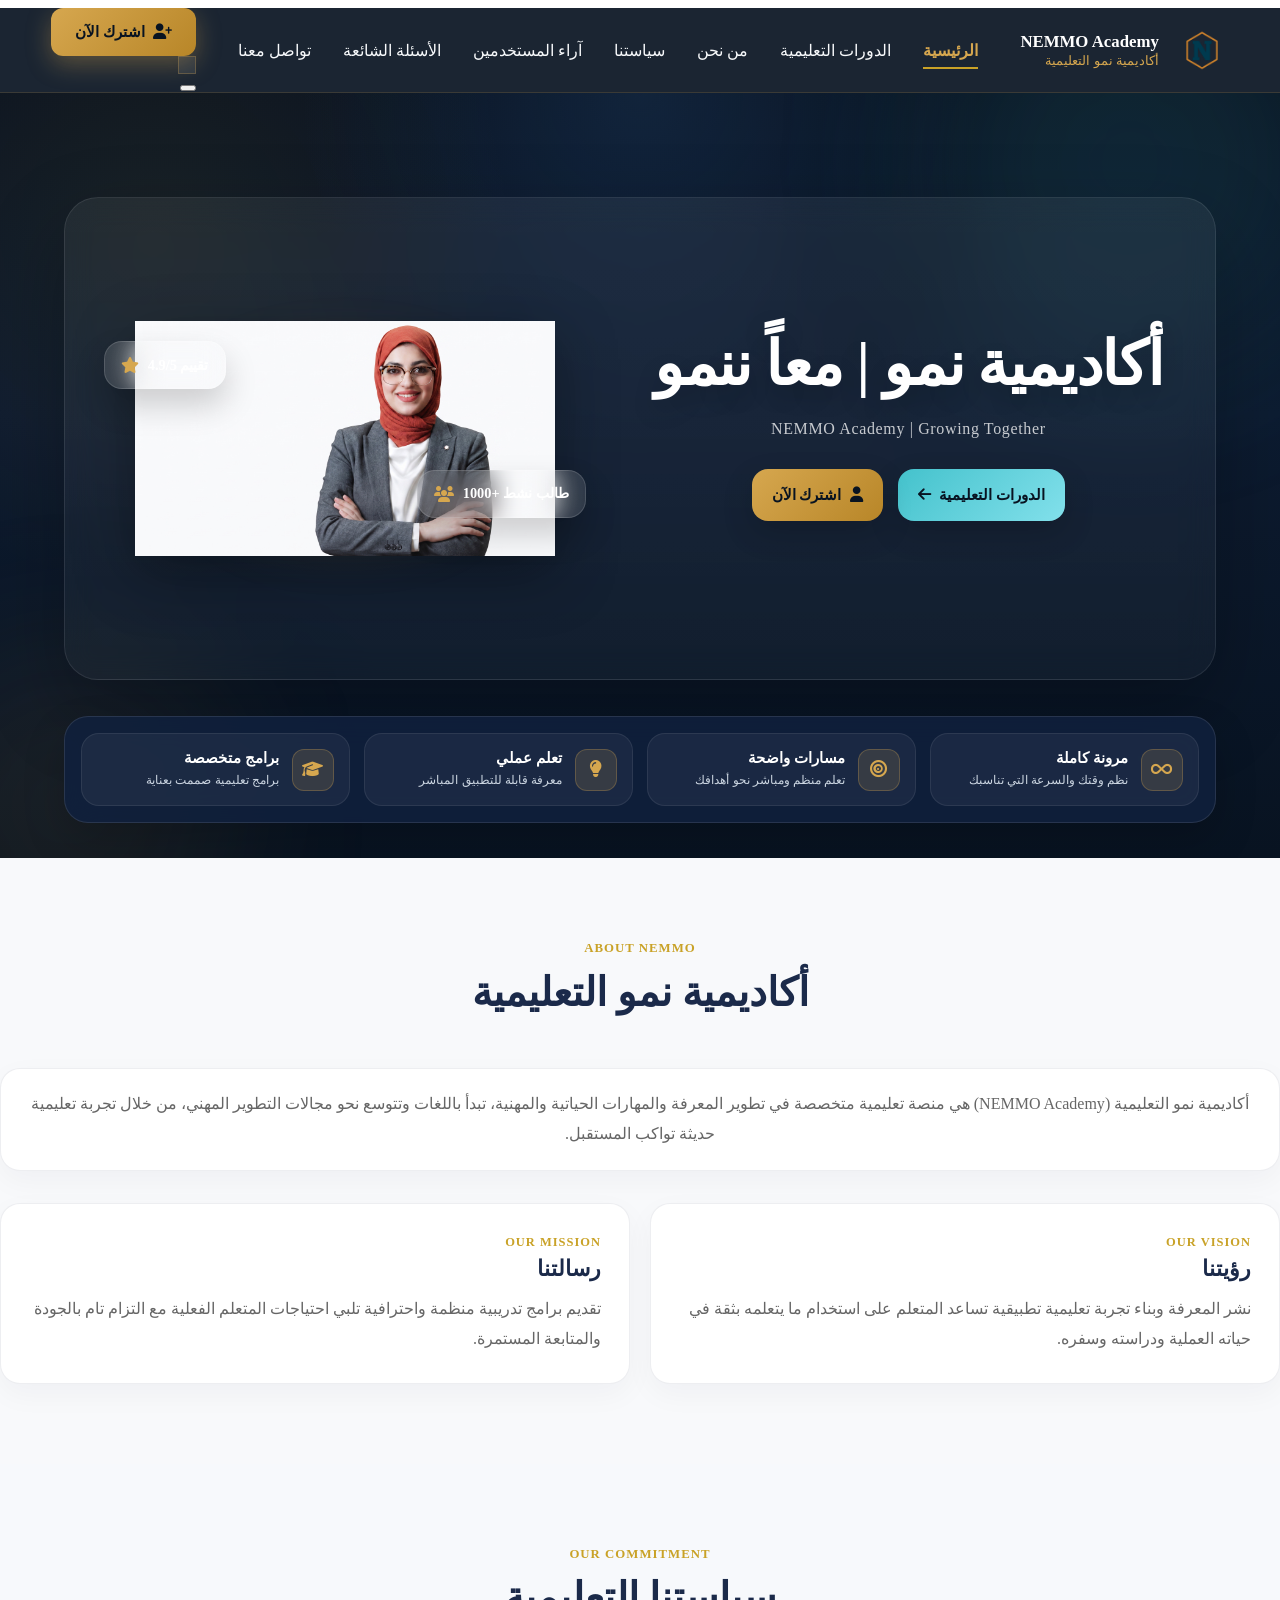
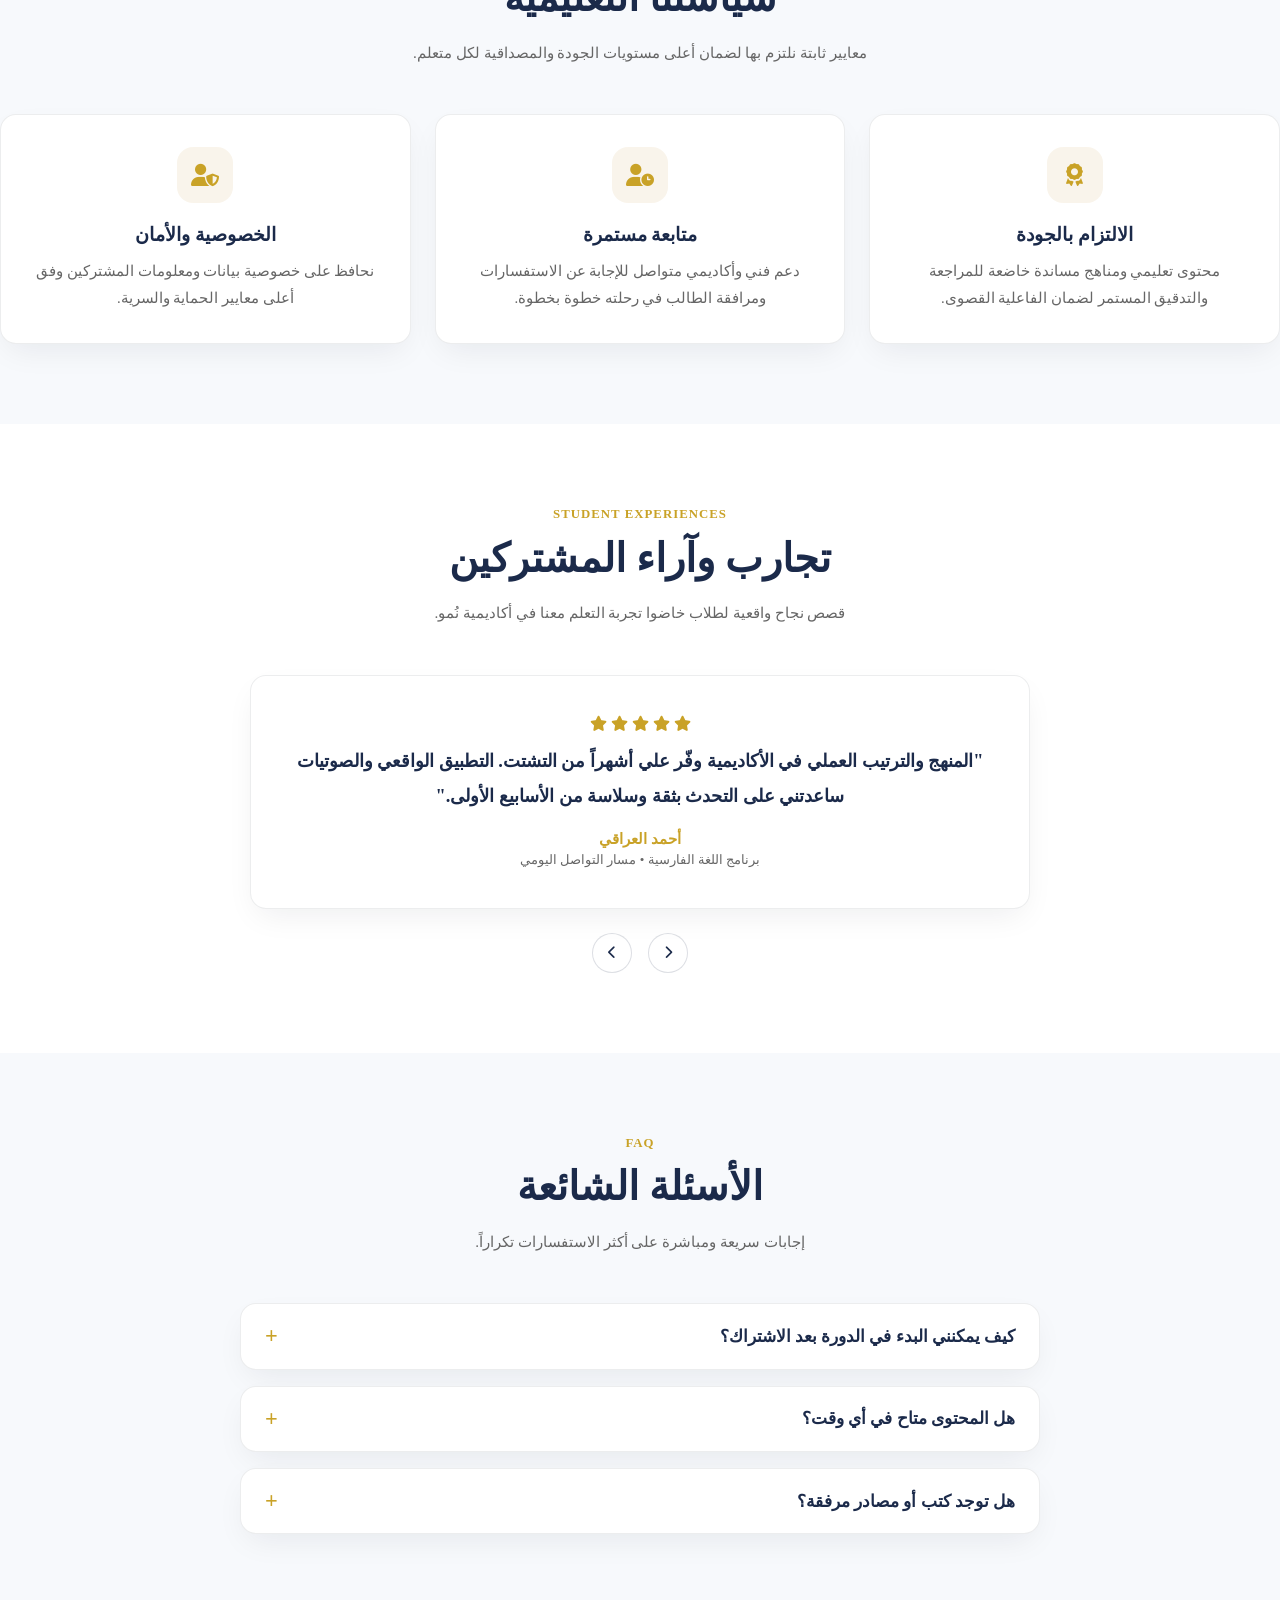
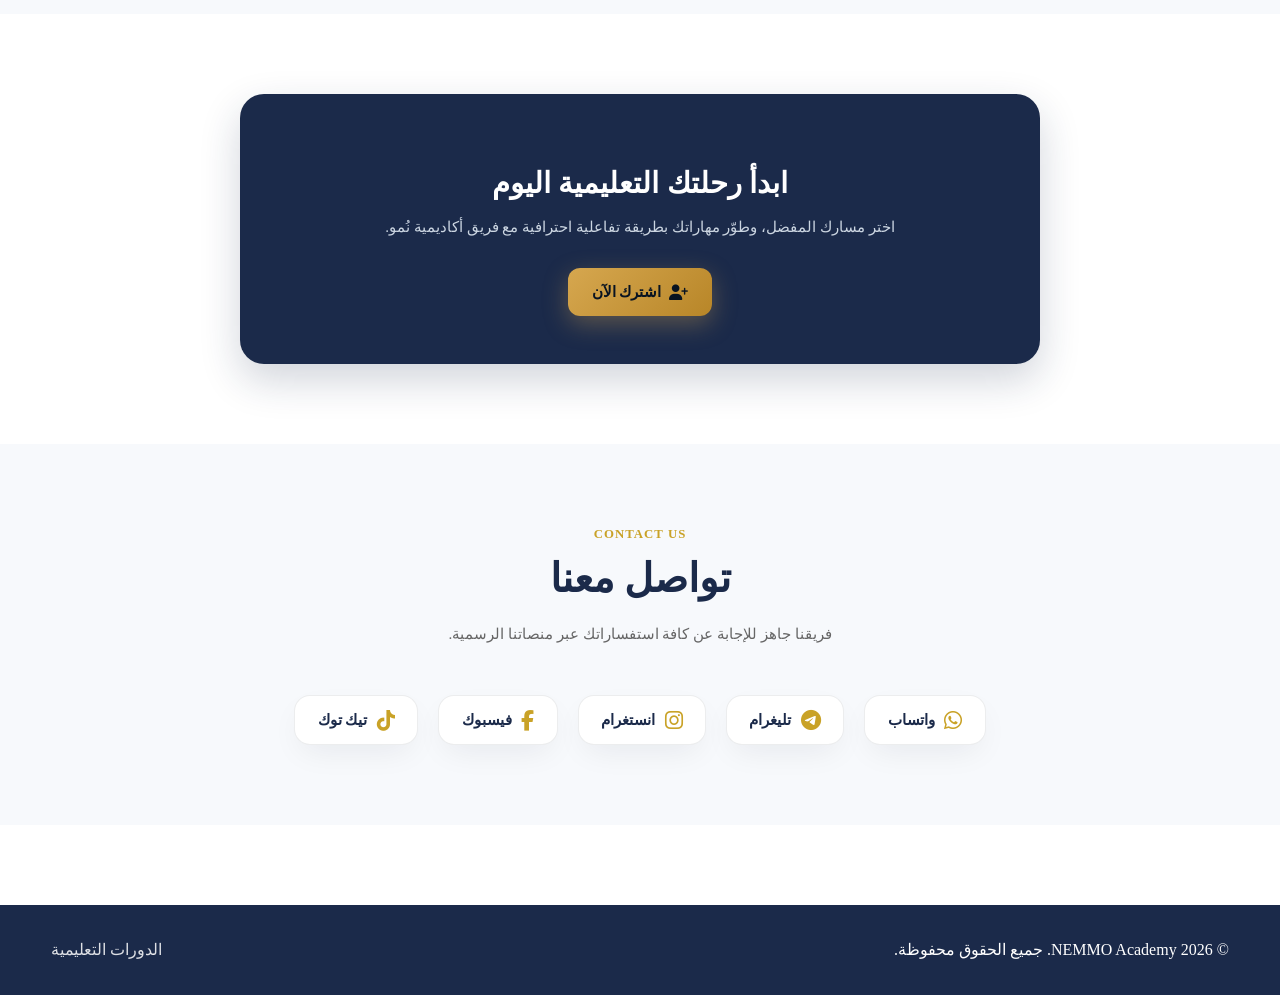
==== commit e75eba9e: "Rebuild home hero with new premium layout and mobile-friendly glass cards" ====
--- a/index.html
+++ b/index.html
@@ -1,852 +1,242 @@
 <!DOCTYPE html>
-<html lang="ar" dir="rtl">
-
+<html lang='ar' dir='rtl'>
 <head>
-    <meta charset="UTF-8">
-    <meta name="viewport" content="width=device-width, initial-scale=1.0">
-
-    <title>NEMMO Academy | أكاديمية نمو التعليمية</title>
-    <script>
-      (function () {
-        const savedTheme = localStorage.getItem('theme');
-        const prefersDark = window.matchMedia('(prefers-color-scheme: dark)').matches;
-        if (savedTheme === 'dark' || (!savedTheme && prefersDark)) {
-          document.documentElement.setAttribute('data-theme', 'dark');
-        } else {
-          document.documentElement.setAttribute('data-theme', 'light');
-        }
-      })();
-    </script>
-    <meta name="description" content="أكاديمية تعليمية متخصصة في تطوير المعرفة والمهارات وتعليم اللغات بمنهجية تفاعلية واقعية.">
-    <meta name="theme-color" content="#081321">
-
-    <link rel="preconnect" href="https://fonts.googleapis.com">
-    <link rel="preconnect" href="https://fonts.gstatic.com" crossorigin>
-    <link href="https://fonts.googleapis.com/css2?family=IBM+Plex+Sans+Arabic:wght@300;400;500;600;700;800&display=swap" rel="stylesheet">
-
-    <!-- FontAwesome icons -->
-    <link rel="stylesheet" href="https://cdnjs.cloudflare.com/ajax/libs/font-awesome/6.5.1/css/all.min.css">
-
-    <!-- CSS Hierarchy -->
-    <link rel="stylesheet" href="assets/css/variables.css">
-    <link rel="stylesheet" href="assets/css/layout.css">
-    <link rel="stylesheet" href="assets/css/components.css">
-    <link rel="stylesheet" href="assets/css/home.css">
-    <link rel="stylesheet" href="assets/css/mobile-fixes.css">
+  <meta charset='UTF-8'>
+  <meta name='viewport' content='width=device-width, initial-scale=1.0'>
+  <title>NEMMO Academy | أكاديمية نمو التعليمية</title>
+  <script>
+    (function () {
+      const savedTheme = localStorage.getItem('theme');
+      const prefersDark = window.matchMedia('(prefers-color-scheme: dark)').matches;
+      if (savedTheme === 'dark' || (!savedTheme && prefersDark)) {
+        document.documentElement.setAttribute('data-theme', 'dark');
+      } else {
+        document.documentElement.setAttribute('data-theme', 'light');
+      }
+    })();
+  </script>
+  <meta name='description' content='أكاديمية تعليمية متخصصة في تطوير المعرفة والمهارات وتعليم اللغات بمنهجية تفاعلية واقعية.'>
+  <meta name='theme-color' content='#081321'>
+  <link rel='preconnect' href='https://fonts.googleapis.com'>
+  <link rel='preconnect' href='https://fonts.gstatic.com' crossorigin>
+  <link href='https://fonts.googleapis.com/css2?family=IBM+Plex+Sans+Arabic:wght@300;400;500;600;700;800&display=swap' rel='stylesheet'>
+  <link rel='stylesheet' href='https://cdnjs.cloudflare.com/ajax/libs/font-awesome/6.5.1/css/all.min.css'>
+  <link rel='stylesheet' href='assets/css/variables.css'>
+  <link rel='stylesheet' href='assets/css/layout.css'>
+  <link rel='stylesheet' href='assets/css/components.css'>
+  <link rel='stylesheet' href='assets/css/home.css'>
+  <link rel='stylesheet' href='assets/css/mobile-fixes.css'>
+  <style>
+    .page-home .hero-v2.hero-v2--featured{position:relative;overflow:hidden;padding:6.5rem 0 2.2rem;background:radial-gradient(circle at 50% 0%,rgba(43,87,141,.24),transparent 34%),radial-gradient(circle at 12% 18%,rgba(201,162,39,.08),transparent 28%),linear-gradient(180deg,#091321 0%,#0d1b30 42%,#081321 100%);color:#fff}
+    .page-home .hero-v2--featured .hero-v2__ambient{position:absolute;inset:0;pointer-events:none;overflow:hidden}
+    .page-home .hero-v2--featured .hero-v2__ambient::before,.page-home .hero-v2--featured .hero-v2__ambient::after{content:'';position:absolute;border-radius:50%;filter:blur(90px);opacity:.6}
+    .page-home .hero-v2--featured .hero-v2__ambient::before{width:420px;height:420px;top:-140px;right:-60px;background:rgba(68,194,204,.18)}
+    .page-home .hero-v2--featured .hero-v2__ambient::after{width:320px;height:320px;left:-90px;bottom:-110px;background:rgba(214,167,79,.16)}
+    .page-home .hero-v2--featured .hero-v2__wrapper{position:relative;z-index:2;width:min(1240px,calc(100% - 2rem));margin:0 auto}
+    .page-home .hero-v2--featured .hero-v2__container{display:grid;grid-template-columns:minmax(0,.95fr) minmax(0,1.05fr);gap:1.75rem;align-items:center;direction:ltr;background:linear-gradient(180deg,rgba(255,255,255,.06),rgba(255,255,255,.03));border:1px solid rgba(255,255,255,.09);border-radius:34px;padding:clamp(1.1rem,2vw,1.75rem);box-shadow:0 30px 80px rgba(0,0,0,.26);backdrop-filter:blur(14px);-webkit-backdrop-filter:blur(14px)}
+    .page-home .hero-v2--featured .hero-v2__visual{position:relative;display:flex;align-items:center;justify-content:center;min-height:430px;direction:ltr}
+    .page-home .hero-v2--featured .hero-v2__portrait-wrap{position:relative;width:min(100%,470px);display:flex;align-items:center;justify-content:center;padding:1rem 0}
+    .page-home .hero-v2--featured .hero-v2__portrait-glow{position:absolute;inset:14% 8% 8%;border-radius:48%;background:radial-gradient(circle,rgba(214,167,79,.34) 0%,rgba(214,167,79,.16) 32%,transparent 72%);filter:blur(24px)}
+    .page-home .hero-v2--featured .hero-v2__portrait{position:relative;z-index:2;width:min(100%,420px);height:auto;display:block;object-fit:contain;filter:drop-shadow(0 18px 30px rgba(0,0,0,.35));animation:heroFloat 7s ease-in-out infinite}
+    .page-home .hero-v2--featured .hero-v2__badge{position:absolute;z-index:3;display:inline-flex;align-items:center;gap:.55rem;min-height:48px;padding:.65rem 1rem;border-radius:18px;background:rgba(255,255,255,.10);border:1px solid rgba(255,255,255,.14);box-shadow:0 16px 32px rgba(0,0,0,.18);backdrop-filter:blur(14px);-webkit-backdrop-filter:blur(14px);color:#fff;font-size:.9rem;font-weight:700}
+    .page-home .hero-v2--featured .hero-v2__badge i{color:#d6a74f;font-size:1rem}
+    .page-home .hero-v2--featured .hero-v2__badge--rating{left:-6px;top:36px}
+    .page-home .hero-v2--featured .hero-v2__badge--students{right:-6px;bottom:38px}
+    .page-home .hero-v2--featured .hero-v2__content{direction:rtl;text-align:center;max-width:680px;margin-inline:auto;padding:clamp(.8rem,1.8vw,1.45rem)}
+    .page-home .hero-v2--featured .hero-v2__title{margin:0;color:#fff;font-size:clamp(2.1rem,4.8vw,4.15rem);line-height:1.18;font-weight:800;letter-spacing:-.02em;text-shadow:0 10px 24px rgba(0,0,0,.16)}
+    .page-home .hero-v2--featured .hero-v2__subtitle{margin:.85rem 0 0;color:rgba(255,255,255,.76);font-size:1rem;line-height:1.9;letter-spacing:.04em;font-weight:500}
+    .page-home .hero-v2--featured .hero-v2__actions{display:flex;justify-content:center;gap:.9rem;flex-wrap:wrap;direction:rtl;margin-top:1.5rem}
+    .page-home .hero-v2--featured .hero-v2__btn{min-height:52px;padding:.82rem 1.25rem;border-radius:16px;font-weight:800!important;gap:.55rem;box-shadow:0 12px 30px rgba(0,0,0,.18);text-decoration:none}
+    .page-home .hero-v2--featured .hero-v2__btn--primary{background:linear-gradient(135deg,#44c2cc 0%,#82e0eb 100%);color:#081321!important;border:none!important}
+    .page-home .hero-v2--featured .hero-v2__btn--secondary{background:linear-gradient(135deg,#d6a74f 0%,#b88628 100%);color:#081321!important;border:none!important}
+    .page-home .hero-v2--featured .hero-v2__philosophy-bar{margin-top:1.2rem;background:rgba(16,33,63,.84);backdrop-filter:blur(16px);-webkit-backdrop-filter:blur(16px);border:1px solid rgba(255,255,255,.10);border-radius:24px;padding:1rem;display:grid;grid-template-columns:repeat(4,minmax(0,1fr));gap:.9rem;direction:rtl;box-shadow:0 18px 42px rgba(0,0,0,.18)}
+    .page-home .hero-v2--featured .hero-v2__philosophy-item{display:flex;align-items:center;gap:.8rem;padding:.9rem .95rem;border-radius:18px;background:rgba(255,255,255,.05);border:1px solid rgba(255,255,255,.08);transition:transform .25s ease, box-shadow .25s ease, border-color .25s ease, background .25s ease}
+    .page-home .hero-v2--featured .hero-v2__philosophy-item:hover{transform:translateY(-4px);border-color:rgba(214,167,79,.28);box-shadow:0 18px 34px rgba(214,167,79,.10);background:rgba(255,255,255,.07)}
+    .page-home .hero-v2--featured .hero-v2__philosophy-icon{width:42px;height:42px;min-width:42px;display:flex;align-items:center;justify-content:center;border-radius:12px;background:rgba(214,167,79,.15);border:1px solid rgba(214,167,79,.28);color:#d6a74f;font-size:1.05rem}
+    .page-home .hero-v2--featured .hero-v2__philosophy-text{min-width:0}
+    .page-home .hero-v2--featured .hero-v2__philosophy-title{display:block;color:#fff;font-size:.92rem;font-weight:800;line-height:1.35}
+    .page-home .hero-v2--featured .hero-v2__philosophy-desc{margin:.12rem 0 0;color:#cbd5e1;font-size:.78rem;line-height:1.55}
+    @keyframes heroFloat{0%,100%{transform:translateY(-6px)}50%{transform:translateY(6px)}}
+    @media (max-width: 991px){
+      .page-home .hero-v2.hero-v2--featured{padding:5.5rem 0 1.8rem}
+      .page-home .hero-v2--featured .hero-v2__container{grid-template-columns:1fr;gap:1.15rem}
+      .page-home .hero-v2--featured .hero-v2__visual{order:1;min-height:0}
+      .page-home .hero-v2--featured .hero-v2__content{order:2;padding:0}
+      .page-home .hero-v2--featured .hero-v2__portrait{width:min(88vw,360px);animation:none}
+      .page-home .hero-v2--featured .hero-v2__philosophy-bar{grid-template-columns:repeat(2,minmax(0,1fr));margin-top:1rem}
+      .page-home .hero-v2--featured .hero-v2__badge--rating{left:0;top:18px}
+      .page-home .hero-v2--featured .hero-v2__badge--students{right:0;bottom:22px}
+    }
+    @media (max-width: 640px){
+      .page-home .hero-v2.hero-v2--featured{padding-top:4.9rem}
+      .page-home .hero-v2--featured .hero-v2__container{padding:1rem;border-radius:28px}
+      .page-home .hero-v2--featured .hero-v2__title{font-size:clamp(1.95rem,8vw,2.75rem)}
+      .page-home .hero-v2--featured .hero-v2__subtitle{font-size:.92rem;line-height:1.8}
+      .page-home .hero-v2--featured .hero-v2__actions{flex-direction:column}
+      .page-home .hero-v2--featured .hero-v2__btn{width:min(100%,320px)}
+      .page-home .hero-v2--featured .hero-v2__philosophy-bar{grid-template-columns:1fr;padding:.9rem}
+      .page-home .hero-v2--featured .hero-v2__philosophy-item{padding:.85rem .9rem}
+      .page-home .hero-v2--featured .hero-v2__badge{font-size:.82rem;min-height:44px;padding:.55rem .8rem}
+      .page-home .hero-v2--featured .hero-v2__visual{padding-inline:0}
+      .page-home .hero-v2--featured .hero-v2__portrait-wrap{width:min(100%,340px)}
+      .page-home .hero-v2--featured .hero-v2__badge--rating,.page-home .hero-v2--featured .hero-v2__badge--students{position:static;transform:none;margin-top:.65rem}
+      .page-home .hero-v2--featured .hero-v2__portrait-glow{inset:10% 4% 4%}
+    }
+  </style>
 </head>
-
-<body class="page-home">
-
-<!-- ==========================================
-     Header & Mobile Navigation Drawer
-========================================== -->
-<header class="site-header" id="siteHeader">
-    <div class="site-header__container">
-
-        <a href="index.html" class="site-logo">
-            <img src="assets/images/logo.png" alt="NEMMO Academy" class="site-logo__img" loading="eager">
-            <div class="site-logo__text">
-                <span class="site-logo__title">NEMMO Academy</span>
-                <span class="site-logo__subtitle">أكاديمية نمو التعليمية</span>
-            </div>
-        </a>
-
-        <nav class="site-nav" id="siteNav" aria-label="القائمة الرئيسية" aria-hidden="true">
-            <ul>
-                <li><a href="index.html" class="is-active">الرئيسية</a></li>
-                <li><a href="programs.html">الدورات التعليمية</a></li>
-                <li><a href="#about">من نحن</a></li>
-                <li><a href="#policies">سياستنا</a></li>
-                <li><a href="#testimonials">آراء المستخدمين</a></li>
-                <li><a href="#faq">الأسئلة الشائعة</a></li>
-                <li><a href="#contact">تواصل معنا</a></li>
-            </ul>
-        </nav>
-
-        <div class="site-header__actions">
-            <button type="button" class="btn btn-hero-gold js-open-registration" data-program="عام - أكاديمية نُمو">
-                <i class="fa-solid fa-user-plus"></i>
-                <span>اشترك الآن</span>
-            </button>
-
-            <button id="themeToggle" class="theme-toggle-btn" aria-label="تبديل المظهر">
-                <i data-lucide="moon" class="moon-icon"></i>
-                <i data-lucide="sun" class="sun-icon" style="display: none;"></i>
-            </button>
-
-            <!-- زر القائمة للهواتف -->
-            <button id="mobileMenuBtn" class="mobile-menu-btn" aria-label="فتح القائمة" aria-expanded="false">
-                <span class="hamburger-bar"></span>
-                <span class="hamburger-bar"></span>
-                <span class="hamburger-bar"></span>
-            </button>
+<body class='page-home'>
+<header class='site-header' id='siteHeader'>
+  <div class='site-header__container'>
+    <a href='index.html' class='site-logo'>
+      <img src='assets/images/logo.png' alt='NEMMO Academy' class='site-logo__img' loading='eager'>
+      <div class='site-logo__text'>
+        <span class='site-logo__title'>NEMMO Academy</span>
+        <span class='site-logo__subtitle'>أكاديمية نمو التعليمية</span>
+      </div>
+    </a>
+    <nav class='site-nav' id='siteNav' aria-label='القائمة الرئيسية' aria-hidden='true'>
+      <ul>
+        <li><a href='index.html' class='is-active'>الرئيسية</a></li>
+        <li><a href='programs.html'>الدورات التعليمية</a></li>
+        <li><a href='#about'>من نحن</a></li>
+        <li><a href='#policies'>سياستنا</a></li>
+        <li><a href='#testimonials'>آراء المستخدمين</a></li>
+        <li><a href='#faq'>الأسئلة الشائعة</a></li>
+        <li><a href='#contact'>تواصل معنا</a></li>
+      </ul>
+    </nav>
+    <div class='site-header__actions'>
+      <button type='button' class='btn btn-hero-gold js-open-registration' data-program='عام - أكاديمية نُمو'><i class='fa-solid fa-user-plus'></i><span>اشترك الآن</span></button>
+      <button id='themeToggle' class='theme-toggle-btn' aria-label='تبديل المظهر'><i data-lucide='moon' class='moon-icon'></i><i data-lucide='sun' class='sun-icon' style='display:none;'></i></button>
+      <button id='mobileMenuBtn' class='mobile-menu-btn' aria-label='فتح القائمة' aria-expanded='false'><span class='hamburger-bar'></span><span class='hamburger-bar'></span><span class='hamburger-bar'></span></button>
+    </div>
+  </div>
+</header>
+<main id='mainContent'>
+<section class='hero-v2 hero-v2--featured' id='hero'>
+  <div class='hero-v2__ambient' aria-hidden='true'></div>
+  <div class='hero-v2__wrapper'>
+    <div class='hero-v2__container'>
+      <div class='hero-v2__visual' aria-hidden='true'>
+        <div class='hero-v2__portrait-wrap'>
+          <div class='hero-v2__portrait-glow'></div>
+          <img src='assets/images/zahraa-instructor.png' onerror="this.onerror=null;this.src='assets/images/teacher.jpg'" alt='الأستاذة زهراء سعد أحمد' class='hero-v2__portrait' loading='eager'>
+          <div class='hero-v2__badge hero-v2__badge--rating'><i class='fa-solid fa-star'></i><span>تقييم 4.9/5</span></div>
+          <div class='hero-v2__badge hero-v2__badge--students'><i class='fa-solid fa-users'></i><span>1000+ طالب نشط</span></div>
         </div>
-
-    </div>
-</header>
-
-<main id="mainContent">
-
-<!-- ==========================================
-     Hero Section
-========================================== -->
-<section class="hero-v2" id="hero">
-    <div class="hero-v2__ambient" aria-hidden="true">
-        <div class="hero-v2__glow hero-v2__glow--primary"></div>
-        <div class="hero-v2__glow hero-v2__glow--gold"></div>
-    </div>
-
-    <div class="hero-v2__wrapper">
-        <div class="hero-v2__container">
-            
-            <div class="hero-v2__content">
-                <div class="hero-v2__badge">
-                    <span class="hero-v2__badge-pulse"></span>
-                    <span>منصة نُمو التعليمية • استثمار لمستقبلك</span>
-                </div>
-
-                <h1 class="hero-v2__title">
-                    تعلّم اليوم بتطبيق واقعي... <br>
-                    <span class="hero-v2__title-gradient">وافتح أبواب فرص الغد</span>
-                </h1>
-
-                <p class="hero-v2__description">
-                    أكاديمية تعليمية متكاملة تنقلك من المعرفة النظرية إلى الممارسة الفعلية؛ مسارات مدروسة، مناهج مساندة، ومتابعة حقيقية لتحقيق أهدافك في الدراسة والعمل والحياة.
-                </p>
-
-                <div class="hero-v2__actions">
-                    <button type="button" class="btn btn-hero-gold js-open-registration" data-program="عام - أكاديمية نُمو">
-                        <i class="fa-solid fa-user-plus"></i>
-                        <span>اشترك الآن</span>
-                    </button>
-                    <a href="programs.html" class="btn btn-hero-glass">
-                        <span>الدورات التعليمية</span>
-                        <i class="fa-solid fa-arrow-left"></i>
-                    </a>
-                </div>
-
-                <div class="hero-v2__trust-strip">
-                    <div class="hero-v2__trust-pill">
-                        <i class="fa-solid fa-check-double"></i>
-                        <span>تطبيق عملي مباشر</span>
-                    </div>
-                    <div class="hero-v2__trust-pill">
-                        <i class="fa-solid fa-shield-heart"></i>
-                        <span>متابعة مستمرة خطوة بخطوة</span>
-                    </div>
-                </div>
-            </div>
-
-            <div class="hero-v2__visual">
-                <div class="hero-v2__visual-core">
-                    <div class="hero-v2__ring hero-v2__ring--outer"></div>
-                    <div class="hero-v2__ring hero-v2__ring--inner"></div>
-                    <div class="hero-v2__pedestal"></div>
-                    <div class="hero-v2__logo-box">
-                        <img src="assets/images/logo.png" alt="NEMMO Academy" class="hero-v2__floating-logo" loading="eager">
-                    </div>
-                </div>
-            </div>
-
+      </div>
+      <div class='hero-v2__content'>
+        <h1 class='hero-v2__title'>أكاديمية نمو | معاً ننمو</h1>
+        <p class='hero-v2__subtitle'>NEMMO Academy | Growing Together</p>
+        <div class='hero-v2__actions'>
+          <a href='programs.html' class='btn hero-v2__btn hero-v2__btn--primary'><span>الدورات التعليمية</span><i class='fa-solid fa-arrow-left'></i></a>
+          <button type='button' class='btn hero-v2__btn hero-v2__btn--secondary js-open-registration' data-program='عام - أكاديمية نُمو'><i class='fa-solid fa-user'></i><span>اشترك الآن</span></button>
         </div>
-
-        <!-- شريط الفلسفة التعليمية -->
-        <div class="hero-v2__philosophy-bar">
-            <div class="hero-v2__philosophy-item">
-                <div class="hero-v2__philosophy-icon">
-                    <i class="fa-solid fa-graduation-cap"></i>
-                </div>
-                <div class="hero-v2__philosophy-text">
-                    <strong class="hero-v2__philosophy-title">برامج متخصصة</strong>
-                    <p class="hero-v2__philosophy-desc">برامج تعليمية مصممة بعناية</p>
-                </div>
-            </div>
-
-            <div class="hero-v2__philosophy-item">
-                <div class="hero-v2__philosophy-icon">
-                    <i class="fa-solid fa-lightbulb"></i>
-                </div>
-                <div class="hero-v2__philosophy-text">
-                    <strong class="hero-v2__philosophy-title">تعلم عملي</strong>
-                    <p class="hero-v2__philosophy-desc">معرفة قابلة للتطبيق المباشر</p>
-                </div>
-            </div>
-
-            <div class="hero-v2__philosophy-item">
-                <div class="hero-v2__philosophy-icon">
-                    <i class="fa-solid fa-bullseye"></i>
-                </div>
-                <div class="hero-v2__philosophy-text">
-                    <strong class="hero-v2__philosophy-title">مسارات واضحة</strong>
-                    <p class="hero-v2__philosophy-desc">تعلم منظم ومباشر نحو أهدافك</p>
-                </div>
-            </div>
-
-            <div class="hero-v2__philosophy-item">
-                <div class="hero-v2__philosophy-icon">
-                    <i class="fa-solid fa-infinity"></i>
-                </div>
-                <div class="hero-v2__philosophy-text">
-                    <strong class="hero-v2__philosophy-title">مرونة كاملة</strong>
-                    <p class="hero-v2__philosophy-desc">تعلم بالوقت والسرعة التي تناسبك</p>
-                </div>
-            </div>
-        </div>
-    </div>
-</section>
-
-<!-- ==========================================
-     About Section
-========================================== -->
-<section id="about" class="section about-section">
-    <div class="container">
-        <div class="section-title">
-            <span>ABOUT NEMMO</span>
-            <h2>أكاديمية نمو التعليمية</h2>
-        </div>
-
-        <div class="about-intro">
-            <p class="about-intro__text">
-                أكاديمية نمو التعليمية (NEMMO Academy) هي منصة تعليمية متخصصة في تطوير المعرفة والمهارات الحياتية والمهنية، تبدأ باللغات وتتوسع نحو مجالات التطوير المهني، من خلال تجربة تعليمية حديثة تواكب المستقبل.
-            </p>
-        </div>
-
-        <div class="about-pillars">
-            <article class="about-pillar">
-                <span class="about-pillar__label">OUR VISION</span>
-                <h3>رؤيتنا</h3>
-                <p>
-                    نشر المعرفة وبناء تجربة تعليمية تطبيقية تساعد المتعلم على استخدام ما يتعلمه بثقة في حياته العملية ودراسته وسفره.
-                </p>
-            </article>
-
-            <article class="about-pillar">
-                <span class="about-pillar__label">OUR MISSION</span>
-                <h3>رسالتنا</h3>
-                <p>
-                    تقديم برامج تدريبية منظمة واحترافية تلبي احتياجات المتعلم الفعلية مع التزام تام بالجودة والمتابعة المستمرة.
-                </p>
-            </article>
-        </div>
-    </div>
-</section>
-
-<!-- ==========================================
-     Policies Section (سياستنا)
-========================================== -->
-<section id="policies" class="section section-light">
-    <div class="container">
-        <div class="section-title">
-            <span>OUR COMMITMENT</span>
-            <h2>سياستنا التعليمية</h2>
-            <p>معايير ثابتة نلتزم بها لضمان أعلى مستويات الجودة والمصداقية لكل متعلم.</p>
-        </div>
-
-        <div class="grid grid-3">
-            <article class="feature-card">
-                <div class="feature-icon"><i class="fa-solid fa-award"></i></div>
-                <h3>الالتزام بالجودة</h3>
-                <p>محتوى تعليمي ومناهج مساندة خاضعة للمراجعة والتدقيق المستمر لضمان الفاعلية القصوى.</p>
-            </article>
-
-            <article class="feature-card">
-                <div class="feature-icon"><i class="fa-solid fa-user-clock"></i></div>
-                <h3>متابعة مستمرة</h3>
-                <p>دعم فني وأكاديمي متواصل للإجابة عن الاستفسارات ومرافقة الطالب في رحلته خطوة بخطوة.</p>
-            </article>
-
-            <article class="feature-card">
-                <div class="feature-icon"><i class="fa-solid fa-user-shield"></i></div>
-                <h3>الخصوصية والأمان</h3>
-                <p>نحافظ على خصوصية بيانات ومعلومات المشتركين وفق أعلى معايير الحماية والسرية.</p>
-            </article>
-        </div>
-    </div>
-</section>
-
-<!-- ==========================================
-     Testimonials Section (آراء المستخدمين)
-========================================== -->
-<section id="testimonials" class="section">
-    <div class="container">
-        <div class="section-title">
-            <span>STUDENT EXPERIENCES</span>
-            <h2>تجارب وآراء المشتركين</h2>
-            <p>قصص نجاح واقعية لطلاب خاضوا تجربة التعلم معنا في أكاديمية نُمو.</p>
-        </div>
-
-        <div class="testimonials-slider-wrapper">
-            <div class="testimonial-slides-container">
-                
-                <div class="testimonial testimonial-slide is-active">
-                    <div class="review-stars">
-                        <i class="fa-solid fa-star"></i><i class="fa-solid fa-star"></i><i class="fa-solid fa-star"></i><i class="fa-solid fa-star"></i><i class="fa-solid fa-star"></i>
-                    </div>
-                    <p class="testimonial__quote">
-                        "المنهج والترتيب العملي في الأكاديمية وفّر علي أشهراً من التشتت. التطبيق الواقعي والصوتيات ساعدتني على التحدث بثقة وسلاسة من الأسابيع الأولى."
-                    </p>
-                    <div class="testimonial__author">
-                        أحمد العراقي
-                        <span class="testimonial__role">برنامج اللغة الفارسية • مسار التواصل اليومي</span>
-                    </div>
-                </div>
-
-                <div class="testimonial testimonial-slide">
-                    <div class="review-stars">
-                        <i class="fa-solid fa-star"></i><i class="fa-solid fa-star"></i><i class="fa-solid fa-star"></i><i class="fa-solid fa-star"></i><i class="fa-solid fa-star"></i>
-                    </div>
-                    <p class="testimonial__quote">
-                        "المتابعة المستمرة ووضوح شرح الأستاذة جعلت دراسة اللغة سهلة وممتعة جداً، والكتب المرفقة مع الـ QR Code ممتازة للتدريب الصوتي."
-                    </p>
-                    <div class="testimonial__author">
-                        مروة جاسم
-                        <span class="testimonial__role">برنامج اللغة الفارسية • مسار السياحة والسفر</span>
-                    </div>
-                </div>
-
-            </div>
-
-            <!-- أزرار التحكم بالسلايدر -->
-            <div class="slider-controls">
-                <button type="button" id="prevReviewBtn" class="slider-btn" aria-label="الرأي السابق">
-                    <i class="fa-solid fa-chevron-right"></i>
-                </button>
-                <button type="button" id="nextReviewBtn" class="slider-btn" aria-label="الرأي التالي">
-                    <i class="fa-solid fa-chevron-left"></i>
-                </button>
-            </div>
-        </div>
-    </div>
-</section>
-
-<!-- ==========================================
-     FAQ Section
-========================================== -->
-<section id="faq" class="section section-light">
-    <div class="container">
-        <div class="section-title">
-            <span>FAQ</span>
-            <h2>الأسئلة الشائعة</h2>
-            <p>إجابات سريعة ومباشرة على أكثر الاستفسارات تكراراً.</p>
-        </div>
-
-        <div class="faq-list">
-            <details class="faq-item">
-                <summary>كيف يمكنني البدء في الدورة بعد الاشتراك؟</summary>
-                <div class="faq-item__answer">
-                    <p>بعد إتمام التسجيل عبر الواتساب، يتم تزويدك مباشرة بكافة الروابط والحقيبة التعليمية والوصول للمنصة فوراً.</p>
-                </div>
-            </details>
-
-            <details class="faq-item">
-                <summary>هل المحتوى متاح في أي وقت؟</summary>
-                <div class="faq-item__answer">
-                    <p>نعم، جميع المحاضرات مسجلة بجودة عالية ومتاحة للمشاهدة والمراجعة بالوقت الذي يناسبك مع وصول دائم.</p>
-                </div>
-            </details>
-
-            <details class="faq-item">
-                <summary>هل توجد كتب أو مصادر مرفقة؟</summary>
-                <div class="faq-item__answer">
-                    <p>نعم، تشتمل البرامج على كتب تدريبية تفاعلية وقواميس صوتية عبر رمز QR مدعومة بالكامل.</p>
-                </div>
-            </details>
-        </div>
-    </div>
-</section>
-
-<!-- ==========================================
-     CTA Section
-========================================== -->
-<section class="section">
-    <div class="container">
-        <div class="cta">
-            <h2>ابدأ رحلتك التعليمية اليوم</h2>
-            <p>
-                اختر مسارك المفضل، وطوّر مهاراتك بطريقة تفاعلية احترافية مع فريق أكاديمية نُمو.
-            </p>
-            <button type="button" class="btn btn-hero-gold js-open-registration" data-program="عام - أكاديمية نُمو">
-                <i class="fa-solid fa-user-plus"></i>
-                <span>اشترك الآن</span>
-            </button>
-        </div>
-    </div>
-</section>
-
-<!-- ==========================================
-     Contact Section
-========================================== -->
-<section id="contact" class="section section-light">
-    <div class="container">
-        <div class="section-title">
-            <span>CONTACT US</span>
-            <h2>تواصل معنا</h2>
-            <p>فريقنا جاهز للإجابة عن كافة استفساراتك عبر منصاتنا الرسمية.</p>
-        </div>
-
-        <div class="contact-compact-bar">
-            <a href="https://wa.me/9647770300029" target="_blank" rel="noopener noreferrer" class="contact-icon-link" aria-label="واتساب">
-                <i class="fa-brands fa-whatsapp"></i>
-                <span>واتساب</span>
-            </a>
-            <a href="https://t.me/NemoAcademy" target="_blank" rel="noopener noreferrer" class="contact-icon-link" aria-label="تليغرام">
-                <i class="fa-brands fa-telegram"></i>
-                <span>تليغرام</span>
-            </a>
-            <a href="https://www.instagram.com/nemmo.ac?igsh=aXdpOXZjNmlseXJ0" target="_blank" rel="noopener noreferrer" class="contact-icon-link" aria-label="انستغرام">
-                <i class="fa-brands fa-instagram"></i>
-                <span>انستغرام</span>
-            </a>
-            <a href="https://www.facebook.com/profile.php?id=61575293433047" target="_blank" rel="noopener noreferrer" class="contact-icon-link" aria-label="فيسبوك">
-                <i class="fa-brands fa-facebook-f"></i>
-                <span>فيسبوك</span>
-            </a>
-            <a href="https://tiktok.com/@nemoacademy1997" target="_blank" rel="noopener noreferrer" class="contact-icon-link" aria-label="تيك توك">
-                <i class="fa-brands fa-tiktok"></i>
-                <span>تيك توك</span>
-            </a>
-        </div>
-    </div>
-</section>
-
+      </div>
+    </div>
+    <div class='hero-v2__philosophy-bar'>
+      <div class='hero-v2__philosophy-item'><div class='hero-v2__philosophy-icon'><i class='fa-solid fa-infinity'></i></div><div class='hero-v2__philosophy-text'><strong class='hero-v2__philosophy-title'>مرونة كاملة</strong><p class='hero-v2__philosophy-desc'>نظم وقتك والسرعة التي تناسبك</p></div></div>
+      <div class='hero-v2__philosophy-item'><div class='hero-v2__philosophy-icon'><i class='fa-solid fa-bullseye'></i></div><div class='hero-v2__philosophy-text'><strong class='hero-v2__philosophy-title'>مسارات واضحة</strong><p class='hero-v2__philosophy-desc'>تعلم منظم ومباشر نحو أهدافك</p></div></div>
+      <div class='hero-v2__philosophy-item'><div class='hero-v2__philosophy-icon'><i class='fa-solid fa-lightbulb'></i></div><div class='hero-v2__philosophy-text'><strong class='hero-v2__philosophy-title'>تعلم عملي</strong><p class='hero-v2__philosophy-desc'>معرفة قابلة للتطبيق المباشر</p></div></div>
+      <div class='hero-v2__philosophy-item'><div class='hero-v2__philosophy-icon'><i class='fa-solid fa-graduation-cap'></i></div><div class='hero-v2__philosophy-text'><strong class='hero-v2__philosophy-title'>برامج متخصصة</strong><p class='hero-v2__philosophy-desc'>برامج تعليمية صممت بعناية</p></div></div>
+    </div>
+  </div>
+</section>
+<section id='about' class='section about-section'>
+  <div class='container'>
+    <div class='section-title'><span>ABOUT NEMMO</span><h2>أكاديمية نمو التعليمية</h2></div>
+    <div class='about-intro'><p class='about-intro__text'>أكاديمية نمو التعليمية (NEMMO Academy) هي منصة تعليمية متخصصة في تطوير المعرفة والمهارات الحياتية والمهنية، تبدأ باللغات وتتوسع نحو مجالات التطوير المهني، من خلال تجربة تعليمية حديثة تواكب المستقبل.</p></div>
+    <div class='about-pillars'>
+      <article class='about-pillar'><span class='about-pillar__label'>OUR VISION</span><h3>رؤيتنا</h3><p>نشر المعرفة وبناء تجربة تعليمية تطبيقية تساعد المتعلم على استخدام ما يتعلمه بثقة في حياته العملية ودراسته وسفره.</p></article>
+      <article class='about-pillar'><span class='about-pillar__label'>OUR MISSION</span><h3>رسالتنا</h3><p>تقديم برامج تدريبية منظمة واحترافية تلبي احتياجات المتعلم الفعلية مع التزام تام بالجودة والمتابعة المستمرة.</p></article>
+    </div>
+  </div>
+</section>
+<section id='policies' class='section section-light'>
+  <div class='container'>
+    <div class='section-title'><span>OUR COMMITMENT</span><h2>سياستنا التعليمية</h2><p>معايير ثابتة نلتزم بها لضمان أعلى مستويات الجودة والمصداقية لكل متعلم.</p></div>
+    <div class='grid grid-3'>
+      <article class='feature-card'><div class='feature-icon'><i class='fa-solid fa-award'></i></div><h3>الالتزام بالجودة</h3><p>محتوى تعليمي ومناهج مساندة خاضعة للمراجعة والتدقيق المستمر لضمان الفاعلية القصوى.</p></article>
+      <article class='feature-card'><div class='feature-icon'><i class='fa-solid fa-user-clock'></i></div><h3>متابعة مستمرة</h3><p>دعم فني وأكاديمي متواصل للإجابة عن الاستفسارات ومرافقة الطالب في رحلته خطوة بخطوة.</p></article>
+      <article class='feature-card'><div class='feature-icon'><i class='fa-solid fa-user-shield'></i></div><h3>الخصوصية والأمان</h3><p>نحافظ على خصوصية بيانات ومعلومات المشتركين وفق أعلى معايير الحماية والسرية.</p></article>
+    </div>
+  </div>
+</section>
+<section id='testimonials' class='section'>
+  <div class='container'>
+    <div class='section-title'><span>STUDENT EXPERIENCES</span><h2>تجارب وآراء المشتركين</h2><p>قصص نجاح واقعية لطلاب خاضوا تجربة التعلم معنا في أكاديمية نُمو.</p></div>
+    <div class='testimonials-slider-wrapper'><div class='testimonial-slides-container'><div class='testimonial testimonial-slide is-active'><div class='review-stars'><i class='fa-solid fa-star'></i><i class='fa-solid fa-star'></i><i class='fa-solid fa-star'></i><i class='fa-solid fa-star'></i><i class='fa-solid fa-star'></i></div><p class='testimonial__quote'>"المنهج والترتيب العملي في الأكاديمية وفّر علي أشهراً من التشتت. التطبيق الواقعي والصوتيات ساعدتني على التحدث بثقة وسلاسة من الأسابيع الأولى."</p><div class='testimonial__author'>أحمد العراقي<span class='testimonial__role'>برنامج اللغة الفارسية • مسار التواصل اليومي</span></div></div><div class='testimonial testimonial-slide'><div class='review-stars'><i class='fa-solid fa-star'></i><i class='fa-solid fa-star'></i><i class='fa-solid fa-star'></i><i class='fa-solid fa-star'></i><i class='fa-solid fa-star'></i></div><p class='testimonial__quote'>"المتابعة المستمرة ووضوح شرح الأستاذة جعلت دراسة اللغة سهلة وممتعة جداً، والكتب المرفقة مع الـ QR Code ممتازة للتدريب الصوتي."</p><div class='testimonial__author'>مروة جاسم<span class='testimonial__role'>برنامج اللغة الفارسية • مسار السياحة والسفر</span></div></div></div><div class='slider-controls'><button type='button' id='prevReviewBtn' class='slider-btn' aria-label='الرأي السابق'><i class='fa-solid fa-chevron-right'></i></button><button type='button' id='nextReviewBtn' class='slider-btn' aria-label='الرأي التالي'><i class='fa-solid fa-chevron-left'></i></button></div></div>
+  </div>
+</section>
+<section id='faq' class='section section-light'>
+  <div class='container'>
+    <div class='section-title'><span>FAQ</span><h2>الأسئلة الشائعة</h2><p>إجابات سريعة ومباشرة على أكثر الاستفسارات تكراراً.</p></div>
+    <div class='faq-list'>
+      <details class='faq-item'><summary>كيف يمكنني البدء في الدورة بعد الاشتراك؟</summary><div class='faq-item__answer'><p>بعد إتمام التسجيل عبر الواتساب، يتم تزويدك مباشرة بكافة الروابط والحقيبة التعليمية والوصول للمنصة فوراً.</p></div></details>
+      <details class='faq-item'><summary>هل المحتوى متاح في أي وقت؟</summary><div class='faq-item__answer'><p>نعم، جميع المحاضرات مسجلة بجودة عالية ومتاحة للمشاهدة والمراجعة بالوقت الذي يناسبك مع وصول دائم.</p></div></details>
+      <details class='faq-item'><summary>هل توجد كتب أو مصادر مرفقة؟</summary><div class='faq-item__answer'><p>نعم، تشتمل البرامج على كتب تدريبية تفاعلية وقواميس صوتية عبر رمز QR مدعومة بالكامل.</p></div></details>
+    </div>
+  </div>
+</section>
+<section class='section'>
+  <div class='container'><div class='cta'><h2>ابدأ رحلتك التعليمية اليوم</h2><p>اختر مسارك المفضل، وطوّر مهاراتك بطريقة تفاعلية احترافية مع فريق أكاديمية نُمو.</p><button type='button' class='btn btn-hero-gold js-open-registration' data-program='عام - أكاديمية نُمو'><i class='fa-solid fa-user-plus'></i><span>اشترك الآن</span></button></div></div>
+</section>
+<section id='contact' class='section section-light'>
+  <div class='container'>
+    <div class='section-title'><span>CONTACT US</span><h2>تواصل معنا</h2><p>فريقنا جاهز للإجابة عن كافة استفساراتك عبر منصاتنا الرسمية.</p></div>
+    <div class='contact-compact-bar'>
+      <a href='https://wa.me/9647770300029' target='_blank' rel='noopener noreferrer' class='contact-icon-link' aria-label='واتساب'><i class='fa-brands fa-whatsapp'></i><span>واتساب</span></a>
+      <a href='https://t.me/NemoAcademy' target='_blank' rel='noopener noreferrer' class='contact-icon-link' aria-label='تليغرام'><i class='fa-brands fa-telegram'></i><span>تليغرام</span></a>
+      <a href='https://www.instagram.com/nemmo.ac?igsh=aXdpOXZjNmlseXJ0' target='_blank' rel='noopener noreferrer' class='contact-icon-link' aria-label='انستغرام'><i class='fa-brands fa-instagram'></i><span>انستغرام</span></a>
+      <a href='https://www.facebook.com/profile.php?id=61575293433047' target='_blank' rel='noopener noreferrer' class='contact-icon-link' aria-label='فيسبوك'><i class='fa-brands fa-facebook-f'></i><span>فيسبوك</span></a>
+      <a href='https://tiktok.com/@nemoacademy1997' target='_blank' rel='noopener noreferrer' class='contact-icon-link' aria-label='تيك توك'><i class='fa-brands fa-tiktok'></i><span>تيك توك</span></a>
+    </div>
+  </div>
+</section>
 </main>
-
-<!-- ==========================================
-     Footer
-========================================== -->
-<footer class="site-footer">
-    <div class="site-footer__container">
-        <p>© <span data-current-year></span> NEMMO Academy. جميع الحقوق محفوظة.</p>
-        <a href="programs.html">الدورات التعليمية</a>
-    </div>
-</footer>
-
-<!-- ==========================================
-     Registration Modal
-========================================== -->
-<div class="registration-modal" id="registrationModal" aria-hidden="true">
-    <div class="registration-modal__overlay js-close-registration"></div>
-
-    <div class="registration-modal__dialog" role="dialog" aria-modal="true" aria-labelledby="registrationModalTitle">
-        <button type="button" class="registration-modal__close js-close-registration" aria-label="إغلاق">
-            <i data-lucide="x"></i>
-        </button>
-
-        <div class="registration-modal__header">
-            <span class="registration-modal__eyebrow">REGISTRATION</span>
-            <h2 id="registrationModalTitle">أكمل تسجيلك</h2>
-            <p>أدخل بياناتك وسيتواصل معك فريق المبيعات عبر واتساب لتأكيد التسجيل.</p>
-        </div>
-
-        <form id="registrationForm" class="registration-form" novalidate>
-            <div class="form-group">
-                <label for="registrationName">الاسم الثلاثي</label>
-                <input type="text" id="registrationName" name="name" placeholder="أدخل الاسم الثلاثي" autocomplete="name" required>
-            </div>
-
-            <div class="form-group">
-                <label for="registrationPhone">رقم الهاتف</label>
-                <input type="tel" id="registrationPhone" name="phone" placeholder="07XXXXXXXXX" autocomplete="tel" required>
-            </div>
-
-            <div class="form-group">
-                <label for="registrationGovernorate">المحافظة</label>
-                <select id="registrationGovernorate" name="governorate" required>
-                    <option value="">اختر المحافظة</option>
-                    <option value="بغداد">بغداد</option>
-                    <option value="الأنبار">الأنبار</option>
-                    <option value="بابل">بابل</option>
-                    <option value="البصرة">البصرة</option>
-                    <option value="ذي قار">ذي قار</option>
-                    <option value="القادسية">القادسية</option>
-                    <option value="كربلاء">كربلاء</option>
-                    <option value="كركوك">كركوك</option>
-                    <option value="ميسان">ميسان</option>
-                    <option value="المثنى">المثنى</option>
-                    <option value="النجف">النجف</option>
-                    <option value="نينوى">نينوى</option>
-                    <option value="ديالى">ديالى</option>
-                    <option value="صلاح الدين">صلاح الدين</option>
-                    <option value="السليمانية">السليمانية</option>
-                    <option value="دهوك">دهوك</option>
-                    <option value="أربيل">أربيل</option>
-                    <option value="واسط">واسط</option>
-                </select>
-            </div>
-
-            <div class="form-group">
-                <label for="registrationAddress">العنوان الكامل</label>
-                <textarea id="registrationAddress" name="address" rows="2" placeholder="أدخل العنوان الكامل" autocomplete="street-address" required></textarea>
-            </div>
-
-            <div class="form-group">
-                <label for="registrationProgram">البرنامج</label>
-                <select id="registrationProgram" name="program" required>
-                    <option value="">اختر البرنامج</option>
-                    <option value="برنامج اللغة الفارسية">برنامج اللغة الفارسية</option>
-                </select>
-            </div>
-
-            <div class="form-group is-hidden" id="trackGroup">
-                <label for="registrationTrack">اختر المسار التعليمي</label>
-                <select id="registrationTrack" name="track">
-                    <option value="">اختر المسار المناسب</option>
-                    <option value="باقة الأساسيات">باقة الأساسيات</option>
-                    <option value="باقة التواصل اليومي">باقة التواصل اليومي</option>
-                    <option value="باقة السياحة والسفر">باقة السياحة والسفر</option>
-                    <option value="باقة التجارة العامة">باقة التجارة العامة</option>
-                    <option value="باقة الزوار والمواكب">باقة الزوار والمواكب</option>
-                    <option value="باقة VIP الشاملة">باقة VIP الشاملة</option>
-                </select>
-            </div>
-
-            <p id="registrationError" class="registration-form__error" role="alert" aria-live="polite"></p>
-
-            <button type="submit" class="btn btn-primary registration-form__submit">
-                <i data-lucide="send"></i>
-                إرسال الطلب عبر واتساب
-            </button>
-        </form>
-    </div>
-</div>
-
-<!-- ==========================================
-     Modal 2: Package Details Modal
-========================================== -->
-<div class="registration-modal" id="packageDetailsModal" aria-hidden="true">
-    <div class="registration-modal__overlay js-close-pkg-modal"></div>
-
-    <div class="registration-modal__dialog" role="dialog" aria-modal="true" aria-labelledby="packageDetailsTitle">
-        <button type="button" class="registration-modal__close js-close-pkg-modal" aria-label="إغلاق">
-            <i data-lucide="x"></i>
-        </button>
-
-        <div class="registration-modal__header">
-            <span class="registration-modal__eyebrow">PACKAGE DETAILS</span>
-            <h2 id="packageDetailsTitle">تفاصيل الباقة</h2>
-            <p id="modalDescription"></p>
-        </div>
-
-        <div class="modal-body">
-            <div class="modal-outcome-box">
-                <strong class="modal-outcome-box__label">النتيجة المباشرة:</strong>
-                <p id="modalOutcome" class="modal-outcome-box__text"></p>
-            </div>
-
-            <h4 class="modal-body__heading">المحاور والدروس المتضمنة:</h4>
-            <ul id="modalTopicsList" class="pkg-card-v3__checklist modal-topics-list"></ul>
-
-            <button
-                type="button"
-                class="btn btn-pkg-gold js-open-registration"
-                id="modalSubscribeBtn"
-                data-program="برنامج اللغة الفارسية"
-                style="width: 100%;"
-            >
-                اشترك في هذه الباقة الآن
-            </button>
-        </div>
-    </div>
-</div>
-
-<!-- ==========================================
-     Modal 3: Cert Lightbox
-========================================== -->
-<div class="cert-lightbox" id="certLightbox" aria-hidden="true">
-    <div class="cert-lightbox__backdrop js-close-cert"></div>
-
-    <div class="cert-lightbox__content" role="dialog" aria-modal="true">
-        <button type="button" class="cert-lightbox__close js-close-cert" aria-label="إغلاق">
-            <i data-lucide="x"></i>
-        </button>
-
-        <div class="cert-lightbox__body">
-            <div class="cert-zoom-container" id="certZoomContainer">
-                <img id="certLightboxImg" src="" alt="وثيقة معتمدة">
-            </div>
-            <div class="cert-lightbox__footer">
-                <p class="cert-lightbox__caption" id="certLightboxCaption"></p>
-                <span class="cert-zoom-hint"><i data-lucide="zoom-in"></i> اضغط على الصورة للتكبير / التصغير</span>
-            </div>
-        </div>
-    </div>
-</div>
-
-<!-- Scripts -->
-<script src="https://unpkg.com/lucide@latest"></script>
-<script src="assets/js/main.js"></script>
-
+<footer class='site-footer'><div class='site-footer__container'><p>© <span data-current-year></span> NEMMO Academy. جميع الحقوق محفوظة.</p><a href='programs.html'>الدورات التعليمية</a></div></footer>
+<div class='registration-modal' id='registrationModal' aria-hidden='true'><div class='registration-modal__overlay js-close-registration'></div><div class='registration-modal__dialog' role='dialog' aria-modal='true' aria-labelledby='registrationModalTitle'><button type='button' class='registration-modal__close js-close-registration' aria-label='إغلاق'><i data-lucide='x'></i></button><div class='registration-modal__header'><span class='registration-modal__eyebrow'>REGISTRATION</span><h2 id='registrationModalTitle'>أكمل تسجيلك</h2><p>أدخل بياناتك وسيتواصل معك فريق المبيعات عبر واتساب لتأكيد التسجيل.</p></div><form id='registrationForm' class='registration-form' novalidate><div class='form-group'><label for='registrationName'>الاسم الثلاثي</label><input type='text' id='registrationName' name='name' placeholder='أدخل الاسم الثلاثي' autocomplete='name' required></div><div class='form-group'><label for='registrationPhone'>رقم الهاتف</label><input type='tel' id='registrationPhone' name='phone' placeholder='07XXXXXXXXX' autocomplete='tel' required></div><div class='form-group'><label for='registrationGovernorate'>المحافظة</label><select id='registrationGovernorate' name='governorate' required><option value=''>اختر المحافظة</option><option value='بغداد'>بغداد</option><option value='الأنبار'>الأنبار</option><option value='بابل'>بابل</option><option value='البصرة'>البصرة</option><option value='ذي قار'>ذي قار</option><option value='القادسية'>القادسية</option><option value='كربلاء'>كربلاء</option><option value='كركوك'>كركوك</option><option value='ميسان'>ميسان</option><option value='المثنى'>المثنى</option><option value='النجف'>النجف</option><option value='نينوى'>نينوى</option><option value='ديالى'>ديالى</option><option value='صلاح الدين'>صلاح الدين</option><option value='السليمانية'>السليمانية</option><option value='دهوك'>دهوك</option><option value='أربيل'>أربيل</option><option value='واسط'>واسط</option></select></div><div class='form-group'><label for='registrationAddress'>العنوان الكامل</label><textarea id='registrationAddress' name='address' rows='2' placeholder='أدخل العنوان الكامل' autocomplete='street-address' required></textarea></div><div class='form-group'><label for='registrationProgram'>البرنامج</label><select id='registrationProgram' name='program' required><option value=''>اختر البرنامج</option><option value='برنامج اللغة الفارسية'>برنامج اللغة الفارسية</option></select></div><div class='form-group is-hidden' id='trackGroup'><label for='registrationTrack'>اختر المسار التعليمي</label><select id='registrationTrack' name='track'><option value=''>اختر المسار المناسب</option><option value='باقة الأساسيات'>باقة الأساسيات</option><option value='باقة التواصل اليومي'>باقة التواصل اليومي</option><option value='باقة السياحة والسفر'>باقة السياحة والسفر</option><option value='باقة التجارة العامة'>باقة التجارة العامة</option><option value='باقة الزوار والمواكب'>باقة الزوار والمواكب</option><option value='باقة VIP الشاملة'>باقة VIP الشاملة</option></select></div><p id='registrationError' class='registration-form__error' role='alert' aria-live='polite'></p><button type='submit' class='btn btn-primary registration-form__submit'><i data-lucide='send'></i>إرسال الطلب عبر واتساب</button></form></div></div>
+<div class='registration-modal' id='packageDetailsModal' aria-hidden='true'><div class='registration-modal__overlay js-close-pkg-modal'></div><div class='registration-modal__dialog' role='dialog' aria-modal='true' aria-labelledby='packageDetailsTitle'><button type='button' class='registration-modal__close js-close-pkg-modal' aria-label='إغلاق'><i data-lucide='x'></i></button><div class='registration-modal__header'><span class='registration-modal__eyebrow'>PACKAGE DETAILS</span><h2 id='packageDetailsTitle'>تفاصيل الباقة</h2><p id='modalDescription'></p></div><div class='modal-body'><div class='modal-outcome-box'><strong class='modal-outcome-box__label'>النتيجة المباشرة:</strong><p id='modalOutcome' class='modal-outcome-box__text'></p></div><h4 class='modal-body__heading'>المحاور والدروس المتضمنة:</h4><ul id='modalTopicsList' class='pkg-card-v3__checklist modal-topics-list'></ul><button type='button' class='btn btn-pkg-gold js-open-registration' id='modalSubscribeBtn' data-program='برنامج اللغة الفارسية' style='width:100%;'>اشترك في هذه الباقة الآن</button></div></div></div>
+<div class='cert-lightbox' id='certLightbox' aria-hidden='true'><div class='cert-lightbox__backdrop js-close-cert'></div><div class='cert-lightbox__content' role='dialog' aria-modal='true'><button type='button' class='cert-lightbox__close js-close-cert' aria-label='إغلاق'><i data-lucide='x'></i></button><div class='cert-lightbox__body'><div class='cert-zoom-container' id='certZoomContainer'><img id='certLightboxImg' src='' alt='وثيقة معتمدة'></div><div class='cert-lightbox__footer'><p class='cert-lightbox__caption' id='certLightboxCaption'></p><span class='cert-zoom-hint'><i data-lucide='zoom-in'></i> اضغط على الصورة للتكبير / التصغير</span></div></div></div></div>
+<script src='https://unpkg.com/lucide@latest'></script>
+<script src='assets/js/main.js'></script>
 <script>
-document.addEventListener("DOMContentLoaded", function () {
-    if (typeof lucide !== "undefined") {
-        lucide.createIcons();
-    }
-
-    // Journey slider
-    const stepNodes = document.querySelectorAll(".journey-step-node");
-    const slides = document.querySelectorAll(".journey-slide");
-    const stepCurrentSpan = document.getElementById("journeyStepCurrent");
-    const progressFill = document.getElementById("journeyProgressFill");
-    const nextBtn = document.getElementById("journeyNext");
-    const prevBtn = document.getElementById("journeyPrev");
-
-    let currentStepIndex = 0;
-    const totalSteps = stepNodes.length;
-    let autoPlayTimer = null;
-
-    function goToStep(index) {
-        if (index < 0) index = totalSteps - 1;
-        if (index >= totalSteps) index = 0;
-        currentStepIndex = index;
-
-        stepNodes.forEach((node, idx) => {
-            node.classList.toggle("is-active", idx === index);
-        });
-
-        slides.forEach((slide, idx) => {
-            slide.classList.toggle("is-active", idx === index);
-        });
-
-        if (stepCurrentSpan) {
-            stepCurrentSpan.textContent = String(index + 1).padStart(2, "0");
-        }
-
-        if (progressFill) {
-            progressFill.style.width = ((index + 1) / totalSteps) * 100 + "%";
-        }
-    }
-
-    function startAutoPlay() {
-        stopAutoPlay();
-        autoPlayTimer = setInterval(() => {
-            goToStep(currentStepIndex + 1);
-        }, 4000);
-    }
-
-    function stopAutoPlay() {
-        if (autoPlayTimer) clearInterval(autoPlayTimer);
-    }
-
-    stepNodes.forEach((node) => {
-        node.addEventListener("click", function () {
-            const step = parseInt(this.getAttribute("data-step"), 10);
-            goToStep(step);
-            startAutoPlay();
-        });
-    });
-
-    if (nextBtn) {
-        nextBtn.addEventListener("click", () => {
-            goToStep(currentStepIndex + 1);
-            startAutoPlay();
-        });
-    }
-
-    if (prevBtn) {
-        prevBtn.addEventListener("click", () => {
-            goToStep(currentStepIndex - 1);
-            startAutoPlay();
-        });
-    }
-
-    startAutoPlay();
-
-    // Package details modal
-    const packagesData = {
-        "1": {
-            title: "باقة الأساسيات",
-            desc: "لمن يريد بدء تعلم الفارسية من الصفر بطريقة منهجية وصحيحة.",
-            outcome: "تأسيس الطالب للانتقال إلى مستويات أعلى، والقدرة على قراءة وكتابة الجمل الأساسية بنطق سليم.",
-            topics: [
-                "الحروف والنطق ومخارج الأصوات الفارسية.",
-                "تركيب الكلمات وبناء الجمل البسيطة.",
-                "قواعد تصريف الأفعال في الحاضر والماضي.",
-                "الأرقام والأيام والتعريف بالنفس."
-            ]
-        },
-        "2": {
-            title: "باقة التواصل اليومي",
-            desc: "لمن هدفه التحدث بالفارسية واستخدامها في المحادثات والحياة اليومية.",
-            outcome: "تكوين الجمل والتحدث بطلاقة وثقة في كافة مواقف التواصل الاجتماعي.",
-            topics: [
-                "المحادثات في الأسواق والمطاعم والأماكن العامة.",
-                "العبارات والاصطلاحات الشائعة عند الإيرانيين.",
-                "فهم اللهجة العامية والرد السريع بدون تردد.",
-                "التعبير عن المشاعر والآراء والاحتياجات اليومية."
-            ]
-        },
-        "3": {
-            title: "باقة السياحة والسفر",
-            desc: "لمن يحتاج اللغة أثناء السفر والرحلات العلاجية أو السياحية إلى إيران.",
-            outcome: "الاستقلالية التامة في السفر وإدارة كافة الإجراءات بدون الحاجة إلى مترجم.",
-            topics: [
-                "محادثات المطارات، سيارات الأجرة، والفنادق.",
-                "مصطلحات المراجعات الطبية والمستشفيات وشرح الأعراض.",
-                "التسوق والمفاصلة بالأسعار والصرافة.",
-                "إرشادات الطرق والتنقل بين المدن."
-            ]
-        },
-        "4": {
-            title: "باقة التجارة العامة",
-            desc: "لأصحاب الأعمال والتجار ومن يحتاج الفارسية في الاستيراد والتصدير.",
-            outcome: "إتقان لغة المال والتفاوض التجاري والتعامل الاحترافي مع الشركات والموردين.",
-            topics: [
-                "المصطلحات التجارية، العقود، والمراسلات الرسمية.",
-                "محادثات التفاوض على الأسعار وشروط الدفع والشحن.",
-                "التواصل عبر الواتساب والإيميل مع الشركات الإيرانية.",
-                "إدارة الجلسات والاجتماعات التجارية."
-            ]
-        },
-        "5": {
-            title: "باقة التعليم والدراسة",
-            desc: "للطلاب والباحثين الراغبين بالدراسة في الجامعات الإيرانية.",
-            outcome: "القدرة على استيعاب المحاضرات، وكتابة البحوث، والتواصل الأكاديمي الممتاز.",
-            topics: [
-                "المصطلحات الأكاديمية والجامعية المشتركة.",
-                "فهم المحاضرات التخصصية وتلخيص الدروس.",
-                "مخاطبة الأساتذة والعمادات وكتابة الرسائل الأكاديمية.",
-                "التعامل مع بيئة السكن والأنشطة الطلابية."
-            ]
-        },
-        "6": {
-            title: "باقة الزوار والمواكب",
-            desc: "لخدمة الزوار وأصحاب المواكب للتواصل المباشر مع الزائرين الإيرانيين.",
-            outcome: "إدارة مواقف الاستقبال والضيافة والتوجيه والإرشاد اليومي بكل سلاسة ويسر.",
-            topics: [
-                "عبارات الترحيب، الضيافة، وتلبية احتياجات الزائر.",
-                "توجيه الطرق، الإسعافات الأولية، ومساعدة المفقودين.",
-                "الحوارات الدينية والشعائرية والتنظيمية.",
-                "المحادثات السريعة والمباشرة في المواكب الحسينية."
-            ]
-        },
-        "vip": {
-            title: "باقة VIP الشاملة",
-            desc: "الحل المتكامل الشامل لجميع المستويات والتخصصات في مكان واحد.",
-            outcome: "إتقان شامل للغة الفارسية في المحادثة، السياحة، التجارة، والدراسة.",
-            topics: [
-                "الوصول لكافة المحاضرات الـ 70 والمسارات الستة بالكامل.",
-                "كتابا القواعد والمحادثة مطبوعان مع التوصيل المجاني.",
-                "متابعة واستشارات فردية مع الأستاذة زهراء لمدة 6 أشهر.",
-                "شهادة إتمام معتمدة من الأكاديمية."
-            ]
-        }
-    };
-
-    const pkgModal = document.getElementById("packageDetailsModal");
-    const openPkgBtns = document.querySelectorAll(".js-open-pkg-modal");
-    const closePkgBtns = document.querySelectorAll(".js-close-pkg-modal");
-
-    function closePackageModal() {
-        if (!pkgModal) return;
-        pkgModal.classList.remove("is-open");
-        document.body.style.overflow = "";
-    }
-
-    openPkgBtns.forEach(btn => {
-        btn.addEventListener("click", function () {
-            const pkgId = this.getAttribute("data-pkg-id");
-            const data = packagesData[pkgId];
-            if (!data || !pkgModal) return;
-
-            const title = document.getElementById("packageDetailsTitle");
-            const desc = document.getElementById("modalDescription");
-            const outcome = document.getElementById("modalOutcome");
-            const list = document.getElementById("modalTopicsList");
-            const subBtn = document.getElementById("modalSubscribeBtn");
-
-            if (title) title.textContent = data.title;
-            if (desc) desc.textContent = data.desc;
-            if (outcome) outcome.textContent = data.outcome;
-
-            if (list) {
-                list.innerHTML = "";
-                data.topics.forEach(t => {
-                    const li = document.createElement("li");
-                    li.innerHTML = `<i data-lucide="check"></i> ${t}`;
-                    list.appendChild(li);
-                });
-            }
-
-            if (subBtn) {
-                subBtn.setAttribute("data-track", data.title);
-            }
-
-            if (typeof lucide !== "undefined") {
-                lucide.createIcons();
-            }
-
-            pkgModal.classList.add("is-open");
-            document.body.style.overflow = "hidden";
-        });
-    });
-
-    closePkgBtns.forEach(btn => {
-        btn.addEventListener("click", closePackageModal);
-    });
-
-    if (pkgModal) {
-        pkgModal.addEventListener("click", function (e) {
-            if (e.target === pkgModal || e.target.classList.contains("registration-modal__overlay")) {
-                closePackageModal();
-            }
-        });
-    }
-
-    // Certificate lightbox
-    const certLightbox = document.getElementById("certLightbox");
-    const certImg = document.getElementById("certLightboxImg");
-    const certCaption = document.getElementById("certLightboxCaption");
-    const certContainer = document.getElementById("certZoomContainer");
-    const viewCertBtns = document.querySelectorAll(".js-view-cert");
-    const closeCertBtns = document.querySelectorAll(".js-close-cert");
-
-    function closeCertLightbox() {
-        if (!certLightbox) return;
-        certLightbox.classList.remove("is-open");
-        document.body.style.overflow = "";
-        if (certImg) certImg.src = "";
-    }
-
-    viewCertBtns.forEach(btn => {
-        btn.addEventListener("click", function () {
-            const src = this.getAttribute("data-cert-src");
-            const title = this.getAttribute("data-cert-title");
-
-            if (certImg) certImg.src = src || "";
-            if (certCaption) certCaption.textContent = title || "";
-            if (certContainer) certContainer.classList.remove("is-zoomed");
-
-            if (certLightbox) {
-                certLightbox.classList.add("is-open");
-                document.body.style.overflow = "hidden";
-            }
-        });
-    });
-
-    closeCertBtns.forEach(btn => {
-        btn.addEventListener("click", closeCertLightbox);
-    });
-
-    if (certContainer) {
-        certContainer.addEventListener("click", function () {
-            this.classList.toggle("is-zoomed");
-        });
-    }
-
-    if (certLightbox) {
-        certLightbox.addEventListener("click", function (e) {
-            if (e.target === certLightbox || e.target.classList.contains("cert-lightbox__backdrop")) {
-                closeCertLightbox();
-            }
-        });
-    }
-
-    document.addEventListener("keydown", function (e) {
-        if (e.key === "Escape") {
-            closePackageModal();
-            closeCertLightbox();
-        }
-    });
+document.addEventListener('DOMContentLoaded',function(){
+  if(typeof lucide!=='undefined'){lucide.createIcons();}
+  const stepNodes=document.querySelectorAll('.journey-step-node');
+  const slides=document.querySelectorAll('.journey-slide');
+  const stepCurrentSpan=document.getElementById('journeyStepCurrent');
+  const progressFill=document.getElementById('journeyProgressFill');
+  const nextBtn=document.getElementById('journeyNext');
+  const prevBtn=document.getElementById('journeyPrev');
+  let currentStepIndex=0; const totalSteps=stepNodes.length; let autoPlayTimer=null;
+  function goToStep(index){if(index<0) index=totalSteps-1; if(index>=totalSteps) index=0; currentStepIndex=index; stepNodes.forEach((node,idx)=>node.classList.toggle('is-active',idx===index)); slides.forEach((slide,idx)=>slide.classList.toggle('is-active',idx===index)); if(stepCurrentSpan){stepCurrentSpan.textContent=String(index+1).padStart(2,'0');} if(progressFill){progressFill.style.width=((index+1)/totalSteps)*100+'%';}}
+  function startAutoPlay(){stopAutoPlay(); autoPlayTimer=setInterval(()=>goToStep(currentStepIndex+1),4000);}
+  function stopAutoPlay(){if(autoPlayTimer) clearInterval(autoPlayTimer);}
+  stepNodes.forEach(node=>node.addEventListener('click',function(){goToStep(parseInt(this.getAttribute('data-step'),10)); startAutoPlay();}));
+  if(nextBtn){nextBtn.addEventListener('click',()=>{goToStep(currentStepIndex+1); startAutoPlay();});}
+  if(prevBtn){prevBtn.addEventListener('click',()=>{goToStep(currentStepIndex-1); startAutoPlay();});}
+  startAutoPlay();
+  const packagesData={'1':{title:'باقة الأساسيات',desc:'لمن يريد بدء تعلم الفارسية من الصفر بطريقة منهجية وصحيحة.',outcome:'تأسيس الطالب للانتقال إلى مستويات أعلى، والقدرة على قراءة وكتابة الجمل الأساسية بنطق سليم.',topics:['الحروف والنطق ومخارج الأصوات الفارسية.','تركيب الكلمات وبناء الجمل البسيطة.','قواعد تصريف الأفعال في الحاضر والماضي.','الأرقام والأيام والتعريف بالنفس.']},'2':{title:'باقة التواصل اليومي',desc:'لمن هدفه التحدث بالفارسية واستخدامها في المحادثات والحياة اليومية.',outcome:'تكوين الجمل والتحدث بطلاقة وثقة في كافة مواقف التواصل الاجتماعي.',topics:['المحادثات في الأسواق والمطاعم والأماكن العامة.','العبارات والاصطلاحات الشائعة عند الإيرانيين.','فهم اللهجة العامية والرد السريع بدون تردد.','التعبير عن المشاعر والآراء والاحتياجات اليومية.']},'3':{title:'باقة السياحة والسفر',desc:'لمن يحتاج اللغة أثناء السفر والرحلات العلاجية أو السياحية إلى إيران.',outcome:'الاستقلالية التامة في السفر وإدارة كافة الإجراءات بدون الحاجة إلى مترجم.',topics:['محادثات المطارات، سيارات الأجرة، والفنادق.','مصطلحات المراجعات الطبية والمستشفيات وشرح الأعراض.','التسوق والمفاصلة بالأسعار والصرافة.','إرشادات الطرق والتنقل بين المدن.']},'4':{title:'باقة التجارة العامة',desc:'لأصحاب الأعمال والتجار ومن يحتاج الفارسية في الاستيراد والتصدير.',outcome:'إتقان لغة المال والتفاوض التجاري والتعامل الاحترافي مع الشركات والموردين.',topics:['المصطلحات التجارية، العقود، والمراسلات الرسمية.','محادثات التفاوض على الأسعار وشروط الدفع والشحن.','التواصل عبر الواتساب والإيميل مع الشركات الإيرانية.','إدارة الجلسات والاجتماعات التجارية.']},'5':{title:'باقة التعليم والدراسة',desc:'للطلاب والباحثين الراغبين بالدراسة في الجامعات الإيرانية.',outcome:'القدرة على استيعاب المحاضرات، وكتابة البحوث، والتواصل الأكاديمي الممتاز.',topics:['المصطلحات الأكاديمية والجامعية المشتركة.','فهم المحاضرات التخصصية وتلخيص الدروس.','مخاطبة الأساتذة والعمادات وكتابة الرسائل الأكاديمية.','التعامل مع بيئة السكن والأنشطة الطلابية.']},'6':{title:'باقة الزوار والمواكب',desc:'لخدمة الزوار وأصحاب المواكب للتواصل المباشر مع الزائرين الإيرانيين.',outcome:'إدارة مواقف الاستقبال والضيافة والتوجيه والإرشاد اليومي بكل سلاسة ويسر.',topics:['عبارات الترحيب، الضيافة، وتلبية احتياجات الزائر.','توجيه الطرق، الإسعافات الأولية، ومساعدة المفقودين.','الحوارات الدينية والشعائرية والتنظيمية.','المحادثات السريعة والمباشرة في المواكب الحسينية.']},vip:{title:'باقة VIP الشاملة',desc:'الحل المتكامل الشامل لجميع المستويات والتخصصات في مكان واحد.',outcome:'إتقان شامل للغة الفارسية في المحادثة، السياحة، التجارة، والدراسة.',topics:['الوصول لكافة المحاضرات الـ 70 والمسارات الستة بالكامل.','كتابا القواعد والمحادثة مطبوعان مع التوصيل المجاني.','متابعة واستشارات فردية مع الأستاذة زهراء لمدة 6 أشهر.','شهادة إتمام معتمدة من الأكاديمية.']}};
+  const pkgModal=document.getElementById('packageDetailsModal');
+  const openPkgBtns=document.querySelectorAll('.js-open-pkg-modal');
+  const closePkgBtns=document.querySelectorAll('.js-close-pkg-modal');
+  function closePackageModal(){if(!pkgModal) return; pkgModal.classList.remove('is-open'); document.body.style.overflow='';}
+  openPkgBtns.forEach(btn=>btn.addEventListener('click',function(){const pkgId=this.getAttribute('data-pkg-id'); const data=packagesData[pkgId]; if(!data||!pkgModal) return; const title=document.getElementById('packageDetailsTitle'); const desc=document.getElementById('modalDescription'); const outcome=document.getElementById('modalOutcome'); const list=document.getElementById('modalTopicsList'); const subBtn=document.getElementById('modalSubscribeBtn'); if(title) title.textContent=data.title; if(desc) desc.textContent=data.desc; if(outcome) outcome.textContent=data.outcome; if(list){list.innerHTML=''; data.topics.forEach(t=>{const li=document.createElement('li'); li.innerHTML='<i data-lucide=\'check\'></i> '+t; list.appendChild(li);});} if(subBtn){subBtn.setAttribute('data-track',data.title);} if(typeof lucide!=='undefined'){lucide.createIcons();} pkgModal.classList.add('is-open'); document.body.style.overflow='hidden';}));
+  closePkgBtns.forEach(btn=>btn.addEventListener('click',closePackageModal));
+  if(pkgModal){pkgModal.addEventListener('click',function(e){if(e.target===pkgModal||e.target.classList.contains('registration-modal__overlay')){closePackageModal();}});}
+  const certLightbox=document.getElementById('certLightbox');
+  const certImg=document.getElementById('certLightboxImg');
+  const certCaption=document.getElementById('certLightboxCaption');
+  const certContainer=document.getElementById('certZoomContainer');
+  const viewCertBtns=document.querySelectorAll('.js-view-cert');
+  const closeCertBtns=document.querySelectorAll('.js-close-cert');
+  function closeCertLightbox(){if(!certLightbox) return; certLightbox.classList.remove('is-open'); document.body.style.overflow=''; if(certImg) certImg.src='';}
+  viewCertBtns.forEach(btn=>btn.addEventListener('click',function(){const src=this.getAttribute('data-cert-src'); const title=this.getAttribute('data-cert-title'); if(certImg) certImg.src=src||''; if(certCaption) certCaption.textContent=title||''; if(certContainer) certContainer.classList.remove('is-zoomed'); if(certLightbox){certLightbox.classList.add('is-open'); document.body.style.overflow='hidden';}}));
+  closeCertBtns.forEach(btn=>btn.addEventListener('click',closeCertLightbox));
+  if(certContainer){certContainer.addEventListener('click',function(){this.classList.toggle('is-zoomed');});}
+  if(certLightbox){certLightbox.addEventListener('click',function(e){if(e.target===certLightbox||e.target.classList.contains('cert-lightbox__backdrop')){closeCertLightbox();}});}
+  document.addEventListener('keydown',function(e){if(e.key==='Escape'){closePackageModal(); closeCertLightbox();}});
 });
 </script>
 </body>
--- a/assets/css/variables.css
+++ b/assets/css/variables.css
@@ -3,6 +3,11 @@
     /* ==========================================
        COLORS
     ========================================== */
+
+    --primary-navy: #0D1B2A;
+    --accent-cyan: #00A8CC;
+    --bg-soft: #F4F7FA;
+    --shadow-soft: 0 12px 32px -8px rgba(13, 27, 42, 0.08);
 
     --primary: #1B2A4A;
     --primary-light: #24375F;
@@ -95,13 +100,15 @@
 [data-theme="dark"] {
     --background: #0B132B;
     --surface: #1C2541;
-    --primary: #5BC0BE;
-    --primary-light: #3A506B;
+    --primary: #1B2A4A;
+    --primary-light: #24375F;
     --text: #FFFFFF;
-    --text-light: #A5B4FC;
+    --text-light: #CBD5E1;
     --border: #2A385B;
     --shadow-sm: 0 4px 12px rgba(0,0,0,.3);
     --shadow-md: 0 12px 32px rgba(0,0,0,.4);
+    --bg-soft: #0B132B;
+    --shadow-soft: 0 12px 32px -8px rgba(0, 0, 0, 0.35);
 }
 
 /* 1. إجبار كافة الخلفيات الرئيسية والأقسام وقسم الـ Hero على التحول للون الداكن */
@@ -191,4 +198,4 @@
 .theme-toggle-btn:hover {
     transform: scale(1.1);
     color: var(--accent);
-}
+}
--- a/assets/css/layout.css
+++ b/assets/css/layout.css
@@ -1,5 +1,6 @@
 @import url("mobile-fix.css");
 @import url("phone-fix.css");
+@import url("persian-override.css");
 
 /* ==========================================
    NEMMO Academy
@@ -76,10 +77,14 @@
 
 .site-nav a{
     position:relative;
+    display:inline-flex;
+    align-items:center;
+    gap:12px;
     color:var(--text);
     font-weight:500;
     padding:.35rem 0;
     text-decoration:none;
+    transition:color .25s ease, transform .25s ease, background .25s ease, border-color .25s ease;
 }
 
 .site-nav a.is-active{
@@ -110,6 +115,31 @@
     width:100%;
 }
 
+.site-nav a i,
+.site-nav a .nav-icon{
+    display:inline-flex;
+    align-items:center;
+    justify-content:center;
+    width:28px;
+    height:28px;
+    min-width:28px;
+    border-radius:999px;
+    background:rgba(13,27,42,.04);
+    color:var(--accent-cyan, #00A8CC);
+    transition:background .25s ease, color .25s ease, transform .25s ease;
+}
+
+.site-nav a:hover i,
+.site-nav a.is-active i{
+    background:rgba(0,168,204,.14);
+    color:var(--accent-cyan, #00A8CC);
+    transform:translateY(-1px);
+}
+
+.site-nav__cta{
+    display:none;
+}
+
 /* ========= Footer ========= */
 
 .site-footer{
@@ -137,6 +167,32 @@
     color:var(--accent);
 }
 
+/* ========= Design System Enhancements ========= */
+
+:where(.feature-card, .program-card, .coming-card, .testimonial, .faq-item, .lesson-card, .contact-icon-link){
+    border-radius:16px !important;
+    box-shadow:var(--shadow-soft, 0 12px 32px -8px rgba(13, 27, 42, 0.08)) !important;
+    background:var(--surface, #FFFFFF) !important;
+    border:1px solid rgba(13, 27, 42, 0.08) !important;
+    transition:transform .25s cubic-bezier(.4, 0, .2, 1), box-shadow .25s cubic-bezier(.4, 0, .2, 1), border-color .25s ease, background .25s ease !important;
+}
+
+@media (hover: hover) and (pointer: fine) {
+    :where(.feature-card, .program-card, .coming-card, .testimonial, .faq-item, .lesson-card, .contact-icon-link):hover{
+        transform:translateY(-4px) !important;
+        box-shadow:0 18px 42px -12px rgba(13, 27, 42, 0.16) !important;
+    }
+}
+
+:where(.program-card, .lesson-card) :is(.program-card__image, .lesson-card__video-wrapper){
+    border-radius:16px !important;
+    overflow:hidden !important;
+}
+
+:where(.program-card__actions .btn, .cta .btn, .site-nav__cta .btn){
+    border-radius:12px !important;
+}
+
 /* ========= Responsive ========= */
 
 @media(max-width:900px){
@@ -170,3 +226,219 @@
         gap:1rem;
     }
 }
+
+/* ========= Mobile Drawer + Phone Tuning ========= */
+
+@media (max-width: 991px) {
+    .site-header{
+        position:fixed !important;
+        top:0 !important;
+        left:0 !important;
+        right:0 !important;
+        width:100% !important;
+        z-index:10000 !important;
+    }
+
+    .site-header__container{
+        width:min(1180px,92%) !important;
+        margin-inline:auto !important;
+        min-height:64px !important;
+        padding:0.55rem 0 !important;
+        display:flex !important;
+        align-items:center !important;
+        justify-content:space-between !important;
+        gap:0.65rem !important;
+        flex-direction:row !important;
+    }
+
+    .site-logo{
+        flex-shrink:1 !important;
+        gap:0.6rem !important;
+        max-width:calc(100vw - 118px) !important;
+    }
+
+    .site-logo img,
+    .site-logo__img{
+        width:38px !important;
+        height:38px !important;
+        flex-shrink:0 !important;
+    }
+
+    .site-logo__text{
+        line-height:1.12 !important;
+        min-width:0 !important;
+    }
+
+    .site-logo__title{
+        font-size:0.92rem !important;
+        line-height:1.12 !important;
+    }
+
+    .site-logo__subtitle{
+        font-size:0.7rem !important;
+        line-height:1.1 !important;
+    }
+
+    .site-header__actions{
+        display:flex !important;
+        align-items:center !important;
+        justify-content:flex-end !important;
+        gap:0.5rem !important;
+        flex-shrink:0 !important;
+    }
+
+    .theme-toggle-btn,
+    .mobile-menu-btn{
+        width:40px !important;
+        height:40px !important;
+        min-width:40px !important;
+        min-height:40px !important;
+    }
+
+    .mobile-menu-btn{
+        display:flex !important;
+        flex-direction:column !important;
+        align-items:center !important;
+        justify-content:center !important;
+        gap:4px !important;
+        padding:0 !important;
+        border-radius:12px !important;
+        background:rgba(255, 255, 255, 0.08) !important;
+        border:1px solid rgba(214, 167, 79, 0.28) !important;
+    }
+
+    .hamburger-bar{
+        width:18px !important;
+        height:2px !important;
+        border-radius:2px !important;
+        background:#ffffff !important;
+    }
+
+    .site-nav{
+        position:fixed !important;
+        top:64px !important;
+        inset-inline-end:0 !important;
+        width:min(320px, 86vw) !important;
+        height:calc(100dvh - 64px) !important;
+        padding:1rem 0.9rem 1.25rem !important;
+        background:rgba(13, 27, 42, 0.96) !important;
+        border-inline-start:1px solid rgba(0, 168, 204, 0.14) !important;
+        transform:translateX(104%) !important;
+        opacity:0 !important;
+        visibility:hidden !important;
+        pointer-events:none !important;
+        overflow-y:auto !important;
+        -webkit-overflow-scrolling:touch;
+        z-index:9999 !important;
+        box-shadow:-24px 0 40px rgba(13, 27, 42, 0.26) !important;
+        backdrop-filter:blur(8px) saturate(140%) !important;
+        -webkit-backdrop-filter:blur(8px) saturate(140%) !important;
+        transition:transform 0.35s cubic-bezier(0.4, 0, 0.2, 1), opacity .25s ease, visibility .25s ease !important;
+    }
+
+    .site-nav.is-open{
+        transform:translateX(0) !important;
+        opacity:1 !important;
+        visibility:visible !important;
+        pointer-events:auto !important;
+    }
+
+    .site-nav ul{
+        display:flex !important;
+        flex-direction:column !important;
+        align-items:stretch !important;
+        gap:0.7rem !important;
+        margin:0 !important;
+        padding:0 !important;
+    }
+
+    .site-nav li{
+        width:100% !important;
+    }
+
+    .site-nav a{
+        display:flex !important;
+        align-items:center !important;
+        justify-content:flex-start !important;
+        gap:12px !important;
+        width:100% !important;
+        padding:0.95rem 1rem !important;
+        border-radius:14px !important;
+        background:rgba(255, 255, 255, 0.04) !important;
+        border:1px solid rgba(255, 255, 255, 0.06) !important;
+        color:#f8fafc !important;
+        font-size:1rem !important;
+        font-weight:600 !important;
+        overflow:hidden !important;
+    }
+
+    .site-nav a::after{
+        display:none !important;
+    }
+
+    .site-nav a i,
+    .site-nav a .nav-icon{
+        width:30px !important;
+        height:30px !important;
+        min-width:30px !important;
+        border-radius:999px !important;
+        background:rgba(255, 255, 255, 0.06) !important;
+        color:var(--accent-cyan, #00A8CC) !important;
+    }
+
+    .site-nav a:hover,
+    .site-nav a.is-active{
+        background:rgba(0, 168, 204, 0.14) !important;
+        color:#ffffff !important;
+        border-color:rgba(0, 168, 204, 0.22) !important;
+        transform:translateX(-2px) !important;
+    }
+
+    .site-nav a:hover i,
+    .site-nav a.is-active i{
+        background:rgba(0, 168, 204, 0.18) !important;
+        color:#ffffff !important;
+    }
+
+    .site-nav__cta{
+        display:block !important;
+        margin-top:0.4rem !important;
+    }
+
+    .site-nav__cta .btn,
+    .site-nav__cta button{
+        width:100% !important;
+        min-height:50px !important;
+        justify-content:center !important;
+    }
+
+    .program-card,
+    .coming-card,
+    .feature-card,
+    .testimonial,
+    .faq-item,
+    .lesson-card{
+        border-radius:16px !important;
+    }
+
+    .program-card{
+        grid-template-columns:1fr !important;
+        gap:1rem !important;
+    }
+
+    .program-card__image img{
+        aspect-ratio:16 / 9 !important;
+    }
+
+    .program-card__body{
+        padding:0.1rem 0 !important;
+    }
+
+    .program-card__actions{
+        flex-direction:column !important;
+    }
+
+    .program-card__actions .btn{
+        width:100% !important;
+    }
+}
--- a/assets/css/mobile-fixes.css
+++ b/assets/css/mobile-fixes.css
@@ -1,124 +1,572 @@
 /* ========================================================================== 
-   NEMMO Academy — Mobile Fixes & Modal Contrast
-   This file is loaded after the base styles to preserve desktop layouts
-   while tightening mobile UX and improving modal readability.
+   NEMMO Academy — Mobile Fixes v3
+   Purpose: mobile-first overrides that keep desktop intact and make the phone
+   experience feel native, compact, and fully contained.
    ========================================================================== */
 
+:root {
+  --mobile-header-h: 60px;
+  --mobile-gutter: 20px;
+  --mobile-card-radius: 20px;
+  --shadow-soft: 0 12px 32px -8px rgba(13, 27, 42, 0.08);
+}
+
+*,
+*::before,
+*::after {
+  box-sizing: border-box;
+  min-width: 0;
+}
+
 html,
-body,
-.page-home,
-.page-programs,
-.page-persian {
-    width: 100%;
-    overflow-x: hidden;
-    overflow-x: clip;
+body {
+  width: 100%;
+  max-width: 100%;
+  overflow-x: hidden;
+  overflow-x: clip;
+  -webkit-text-size-adjust: 100%;
+}
+
+body {
+  scroll-behavior: smooth;
+}
+
+img,
+video,
+iframe,
+svg,
+picture {
+  max-width: 100%;
+  height: auto;
 }
 
 body.is-nav-open {
+  overflow: hidden;
+  touch-action: none;
+}
+
+body.is-nav-open::before {
+  content: '';
+  position: fixed;
+  inset: var(--mobile-header-h) 0 0 0;
+  background: rgba(3, 8, 20, 0.66);
+  backdrop-filter: blur(3px);
+  z-index: 9998;
+}
+
+@media (max-width: 991px) {
+  .site-header {
+    position: fixed !important;
+    inset: 0 0 auto 0 !important;
+    width: 100% !important;
+    z-index: 10000 !important;
+    background: rgba(8, 19, 33, 0.96) !important;
+    border-bottom: 1px solid rgba(214, 167, 79, 0.18) !important;
+    backdrop-filter: blur(18px) !important;
+    -webkit-backdrop-filter: blur(18px) !important;
+  }
+
+  .site-header__container {
+    width: min(1180px, calc(100% - var(--mobile-gutter)));
+    margin-inline: auto;
+    min-height: var(--mobile-header-h);
+    padding: 0.25rem 0;
+    display: flex;
+    align-items: center;
+    justify-content: space-between;
+    gap: 0.5rem;
+    flex-direction: row;
+  }
+
+  .site-logo {
+    flex-shrink: 1;
+    min-width: 0;
+    max-width: calc(100vw - 118px);
+    gap: 0.45rem;
+  }
+
+  .site-logo img,
+  .site-logo__img {
+    width: 36px;
+    height: 36px;
+    flex-shrink: 0;
+  }
+
+  .site-logo__text {
+    min-width: 0;
     overflow: hidden;
-}
-
-/* ------------------------------
-   Shared header / drawer behavior
------------------------------- */
-.site-header {
-    width: 100%;
-}
-
-.site-header__container {
-    width: min(1180px, calc(100% - 2rem));
-}
-
-.site-nav__cta {
-    display: none;
-}
-
-.mobile-menu-btn {
-    display: none;
+    line-height: 1.05;
+  }
+
+  .site-logo__title {
+    font-size: 0.88rem;
+    line-height: 1.08;
+    white-space: nowrap;
+    overflow: hidden;
+    text-overflow: ellipsis;
+  }
+
+  .site-logo__subtitle {
+    font-size: 0.65rem;
+    line-height: 1.05;
+    white-space: nowrap;
+    overflow: hidden;
+    text-overflow: ellipsis;
+  }
+
+  .site-header__actions {
+    display: flex;
+    align-items: center;
+    justify-content: flex-end;
+    gap: 0.45rem;
+    flex-shrink: 0;
+  }
+
+  .theme-toggle-btn,
+  .mobile-menu-btn {
+    width: 40px;
+    height: 40px;
+    min-width: 40px;
+    min-height: 40px;
+    padding: 0;
+  }
+
+  .mobile-menu-btn {
+    display: flex;
+    flex-direction: column;
     align-items: center;
     justify-content: center;
-    flex-direction: column;
-    gap: 5px;
-    width: 44px;
-    height: 44px;
-    padding: 0;
+    gap: 4px;
     border-radius: 12px;
     background: rgba(255, 255, 255, 0.08);
     border: 1px solid rgba(214, 167, 79, 0.28);
-    color: #ffffff;
-}
-
-.mobile-menu-btn .hamburger-bar {
+    box-shadow: 0 4px 14px rgba(0, 0, 0, 0.16);
+  }
+
+  .hamburger-bar {
     width: 18px;
     height: 2px;
     border-radius: 999px;
-    background: currentColor;
-}
-
-.page-home .site-header__actions > .btn-hero-gold,
-.page-programs .site-header__actions > .btn-primary,
-.page-persian .site-header__actions > .btn-primary {
-    white-space: nowrap;
-}
-
-/* ------------------------------
-   Shared modal readability fixes
------------------------------- */
-.registration-modal__dialog {
+    background: #ffffff;
+  }
+
+  .site-nav {
+    position: fixed !important;
+    top: var(--mobile-header-h) !important;
+    left: 0 !important;
+    right: 0 !important;
+    width: 100% !important;
+    max-width: 100% !important;
+    height: calc(100dvh - var(--mobile-header-h)) !important;
+    padding: 1rem !important;
+    background: rgba(8, 19, 33, 0.985) !important;
+    border-top: 1px solid rgba(214, 167, 79, 0.14) !important;
+    box-shadow: 0 30px 70px rgba(3, 8, 20, 0.32) !important;
+    backdrop-filter: blur(12px) !important;
+    -webkit-backdrop-filter: blur(12px) !important;
+    transform: translateY(-102%) !important;
+    opacity: 0 !important;
+    visibility: hidden !important;
+    pointer-events: none !important;
+    overflow-y: auto !important;
+    -webkit-overflow-scrolling: touch;
+    transition: transform 0.35s cubic-bezier(0.4, 0, 0.2, 1), opacity 0.25s ease, visibility 0.25s ease !important;
+    z-index: 9999 !important;
+  }
+
+  .site-nav.is-open {
+    transform: translateY(0) !important;
+    opacity: 1 !important;
+    visibility: visible !important;
+    pointer-events: auto !important;
+  }
+
+  .site-nav ul {
+    display: flex !important;
+    flex-direction: column !important;
+    gap: 0.7rem !important;
+    margin: 0 !important;
+    padding: 0 !important;
+    list-style: none !important;
+  }
+
+  .site-nav li {
+    width: 100%;
+  }
+
+  .site-nav a {
+    display: flex !important;
+    align-items: center !important;
+    justify-content: space-between !important;
+    width: 100% !important;
+    min-height: 48px;
+    padding: 0.95rem 1rem !important;
+    border-radius: 14px !important;
+    background: rgba(255, 255, 255, 0.04) !important;
+    border: 1px solid rgba(255, 255, 255, 0.06) !important;
+    color: #f8fafc !important;
+    text-decoration: none !important;
+    font-size: 1rem !important;
+    font-weight: 600 !important;
+    -webkit-tap-highlight-color: transparent;
+  }
+
+  .site-nav a::after {
+    display: none !important;
+  }
+
+  .site-nav a.is-active,
+  .site-nav a:hover {
+    background: rgba(214, 167, 79, 0.14) !important;
+    color: #d6a74f !important;
+    border-color: rgba(214, 167, 79, 0.24) !important;
+  }
+
+  .site-nav__cta {
+    display: block !important;
+    margin-top: 0.35rem !important;
+  }
+
+  .site-nav__cta .btn,
+  .site-nav__cta button {
+    width: 100% !important;
+    justify-content: center !important;
+    min-height: 50px !important;
+  }
+
+  main,
+  .container,
+  .hero,
+  .hero-v2,
+  .section,
+  .section-light {
+    width: 100%;
+    max-width: 100%;
+    overflow-x: clip;
+  }
+
+  .container {
+    width: min(1180px, calc(100% - var(--mobile-gutter)));
+  }
+
+  .section,
+  .section-light {
+    padding-top: 4.25rem;
+    padding-bottom: 4.25rem;
+  }
+
+  .section-title {
+    max-width: 100%;
+    margin-bottom: 2.25rem;
+  }
+
+  .section-title > span {
+    font-size: 0.72rem;
+  }
+
+  .section-title h2 {
+    font-size: clamp(1.55rem, 6.8vw, 2.15rem);
+    line-height: 1.28;
+    text-wrap: balance;
+  }
+
+  .section-title p {
+    font-size: 0.94rem;
+    line-height: 1.8;
+  }
+
+  .grid,
+  .grid-2,
+  .grid-3,
+  .about-pillars,
+  .programs-grid,
+  .packages-grid,
+  .persian-path-grid,
+  .hero-v2__philosophy-bar {
+    grid-template-columns: 1fr !important;
+  }
+
+  .program-card,
+  .coming-card,
+  .feature-card,
+  .testimonial,
+  .faq-item,
+  .lesson-card,
+  .cta,
+  .contact-icon-link,
+  .pkg-card-v3,
+  .journey-card-display,
+  .about-pillar,
+  .about-value,
+  .persian-path-card {
+    border-radius: var(--mobile-card-radius);
+    box-shadow: var(--shadow-soft);
+  }
+
+  .program-card,
+  .coming-card,
+  .feature-card,
+  .testimonial,
+  .faq-item,
+  .lesson-card,
+  .cta,
+  .pkg-card-v3,
+  .journey-card-display,
+  .about-pillar,
+  .about-value,
+  .persian-path-card {
+    width: 100%;
+  }
+
+  .program-card__image,
+  .lesson-card__video-wrapper,
+  .persian-video-poster,
+  .hero__portrait,
+  .program-card img,
+  .feature-card img {
+    max-width: 100%;
+    height: auto;
+  }
+
+  :where(.btn, .contact-icon-link, .site-nav a, .faq-item summary, .mobile-menu-btn, .theme-toggle-btn, .journey-nav-btn, .persian-path-card) {
+    min-height: 48px;
+    -webkit-tap-highlight-color: transparent;
+  }
+
+  .registration-modal__dialog {
     background: var(--surface, #ffffff);
     color: var(--text, #1E1E1E);
-}
-
-.registration-modal__header h2,
-.registration-modal__dialog h2,
-.registration-modal__dialog h3,
-.registration-modal__dialog h4,
-.registration-modal__dialog label,
-.registration-modal__dialog strong,
-.registration-modal__dialog li,
-.registration-modal__dialog p {
+  }
+
+  .registration-modal__header h2,
+  .registration-modal__dialog h2,
+  .registration-modal__dialog h3,
+  .registration-modal__dialog h4,
+  .registration-modal__dialog label,
+  .registration-modal__dialog strong,
+  .registration-modal__dialog li,
+  .registration-modal__dialog p {
     color: var(--text, #1E1E1E);
-}
-
-.registration-modal__eyebrow {
-    color: var(--accent, #c9a75c);
-}
-
-.registration-modal__header p,
-.registration-modal__dialog .modal-outcome-box__text,
-.registration-modal__dialog .modal-body__heading,
-.registration-modal__dialog .modal-description,
-.registration-modal__dialog .modal-topics-list li {
-    color: var(--text, #1E1E1E);
-}
-
-.registration-modal__close {
-    background: var(--background, #f7f9fc);
-    color: var(--primary, #1B2A4A);
-}
-
-.registration-modal__close:hover {
-    background: var(--primary, #1B2A4A);
-    color: #ffffff;
-}
-
-.modal-outcome-box {
-    background: rgba(201, 162, 39, 0.08);
-    border: 1px solid rgba(201, 162, 39, 0.22);
-    border-radius: 14px;
-}
-
-.modal-outcome-box__label {
-    color: var(--accent, #c9a75c);
-}
-
-.modal-topics-list li {
-    color: var(--text, #1E1E1E);
+  }
+
+  .registration-modal__header p,
+  .registration-modal__dialog .modal-outcome-box__text,
+  .registration-modal__dialog .modal-description,
+  .registration-modal__dialog .modal-topics-list li {
+    color: var(--text-light, #666666);
+  }
+}
+
+@media (max-width: 768px) {
+  .hero,
+  .hero-v2 {
+    padding-top: 4.85rem;
+    padding-bottom: 2.5rem;
+  }
+
+  .hero__content,
+  .hero-v2__container,
+  .page-persian .hero__content {
+    grid-template-columns: 1fr !important;
+    gap: 1.25rem !important;
+    text-align: center !important;
+  }
+
+  .hero__copy,
+  .hero-v2__content,
+  .page-persian .hero__copy {
+    text-align: center !important;
+  }
+
+  .hero__eyebrow,
+  .hero-v2__badge,
+  .hero__actions,
+  .hero-v2__actions,
+  .page-persian .hero__eyebrow,
+  .page-persian .hero__actions {
+    align-items: center !important;
+    justify-content: center !important;
+  }
+
+  .hero__visual,
+  .hero-v2__visual,
+  .page-persian .hero__visual {
+    order: -1 !important;
+    min-height: 0 !important;
+  }
+
+  .page-persian .hero,
+  .page-persian .hero::before,
+  .page-persian .hero::after {
+    overflow: hidden !important;
+  }
+
+  .page-persian .hero::before,
+  .page-persian .hero::after,
+  .page-persian .hero-overlay-card,
+  .page-persian .glass-card,
+  .page-persian .floating-info,
+  .page-persian .instructor-badge,
+  .page-persian .hero-badge-group,
+  .page-persian .hero__eyebrow-chip i {
+    display: none !important;
+  }
+
+  .page-persian .hero__content {
+    gap: 1.05rem !important;
+    padding-inline: 0 !important;
+    align-items: center !important;
+  }
+
+  .page-persian .hero__copy {
+    text-align: center !important;
+    order: 2 !important;
+  }
+
+  .page-persian .hero__eyebrow {
+    align-items: center !important;
+    margin-bottom: 0.25rem !important;
+  }
+
+  .page-persian .hero__eyebrow-note {
+    font-size: 0.88rem !important;
+  }
+
+  .page-persian .hero__title {
+    font-size: clamp(1.95rem, 8.8vw, 2.9rem) !important;
+    margin-bottom: 1rem !important;
+    text-wrap: balance;
+  }
+
+  .page-persian .hero__tagline {
+    font-size: 0.98rem !important;
+    line-height: 1.85 !important;
+    margin-inline: auto !important;
+  }
+
+  .page-persian .hero__actions {
+    flex-direction: column !important;
+    gap: 0.75rem !important;
+    margin-top: 1.35rem !important;
+  }
+
+  .page-persian .hero__actions .btn {
+    width: min(100%, 320px) !important;
+    min-height: 48px !important;
+  }
+
+  .page-persian .hero__visual {
+    min-height: 0 !important;
+    order: 1 !important;
+  }
+
+  .page-persian .hero__portrait {
+    width: min(92vw, 330px) !important;
+    max-width: 330px !important;
+    margin-inline: auto !important;
+    animation: none !important;
+    transform: none !important;
+    filter: none !important;
+  }
+
+  .page-persian .program-editorial-wrapper {
+    grid-template-columns: 1fr !important;
+    gap: 1.45rem !important;
+  }
+
+  .page-persian .editorial-media-column {
+    order: -1 !important;
+  }
+
+  .page-persian .editorial-text-column {
+    font-size: 0.98rem !important;
+    line-height: 1.8 !important;
+    text-align: right !important;
+  }
+
+  .page-persian .persian-video-stage {
+    width: 100% !important;
+    max-width: 330px !important;
+    margin-inline: auto !important;
+  }
+
+  .page-persian .persian-video-poster {
+    aspect-ratio: 9 / 16 !important;
+    border-radius: 24px !important;
+  }
+
+  .page-persian .persian-video-modal {
+    padding: 0.8rem !important;
+  }
+
+  .page-persian .persian-video-modal__dialog {
+    width: min(100%, 92vw) !important;
+    max-width: 400px !important;
+    padding: 0.75rem !important;
+    border-radius: 24px !important;
+  }
+
+  .page-persian .persian-video-modal__frame {
+    aspect-ratio: 9 / 16 !important;
+    border-radius: 18px !important;
+  }
+
+  .page-persian .persian-path-grid {
+    grid-template-columns: 1fr !important;
+  }
+}
+
+@media (max-width: 480px) {
+  .container {
+    width: min(1180px, calc(100% - 16px));
+  }
+
+  .section,
+  .section-light {
+    padding-top: 3.5rem;
+    padding-bottom: 3.5rem;
+  }
+
+  .section-title {
+    margin-bottom: 1.9rem;
+  }
+
+  .section-title > span {
+    font-size: 0.68rem;
+    letter-spacing: 0.06em;
+  }
+
+  .section-title h2 {
+    font-size: clamp(1.4rem, 7.5vw, 1.95rem);
+  }
+
+  .program-card,
+  .coming-card,
+  .feature-card,
+  .testimonial,
+  .faq-item,
+  .lesson-card,
+  .cta,
+  .pkg-card-v3,
+  .journey-card-display,
+  .about-pillar,
+  .about-value,
+  .persian-path-card {
+    border-radius: 18px;
+  }
+
+  .page-persian .hero__portrait {
+    width: min(94vw, 300px) !important;
+  }
+
+  .page-persian .persian-video-stage {
+    max-width: 300px !important;
+  }
 }
 
 [data-theme="dark"] .registration-modal__dialog {
-    background: var(--surface) !important;
-    color: var(--text) !important;
+  background: var(--surface) !important;
+  color: var(--text) !important;
 }
 
 [data-theme="dark"] .registration-modal__header h2,
@@ -129,537 +577,12 @@
 [data-theme="dark"] .registration-modal__dialog strong,
 [data-theme="dark"] .registration-modal__dialog li,
 [data-theme="dark"] .registration-modal__dialog p {
-    color: var(--text) !important;
+  color: var(--text) !important;
 }
 
 [data-theme="dark"] .registration-modal__header p,
 [data-theme="dark"] .registration-modal__dialog .modal-outcome-box__text,
 [data-theme="dark"] .registration-modal__dialog .modal-description,
 [data-theme="dark"] .registration-modal__dialog .modal-topics-list li {
-    color: var(--text-light) !important;
-}
-
-/* ------------------------------
-   Mobile drawer + mobile spacing
------------------------------- */
-@media (max-width: 991px) {
-    .site-header__container {
-        flex-direction: row;
-        align-items: center;
-        justify-content: space-between;
-        gap: 0.75rem;
-        min-height: 72px;
-        padding-block: 0.5rem;
-    }
-
-    .site-logo {
-        flex-direction: row;
-        align-items: center;
-        gap: 0.75rem;
-        text-align: inherit;
-        min-width: 0;
-    }
-
-    .site-logo img,
-    .site-logo__img {
-        width: 42px;
-        height: 42px;
-    }
-
-    .site-logo__text {
-        min-width: 0;
-    }
-
-    .site-logo__title {
-        font-size: 0.95rem;
-        line-height: 1.15;
-    }
-
-    .site-logo__subtitle {
-        font-size: 0.68rem;
-        line-height: 1.1;
-    }
-
-    .site-header__actions {
-        display: flex;
-        align-items: center;
-        gap: 0.6rem;
-        flex-shrink: 0;
-    }
-
-    .mobile-menu-btn {
-        display: inline-flex;
-        flex-shrink: 0;
-    }
-
-    .site-nav {
-        position: fixed;
-        top: 72px;
-        right: -100%;
-        width: min(320px, 84vw);
-        height: calc(100dvh - 72px);
-        background: #0d1b30;
-        border-left: 1px solid rgba(214, 167, 79, 0.18);
-        box-shadow: -12px 0 30px rgba(0, 0, 0, 0.35);
-        padding: 1.25rem 1rem;
-        overflow-y: auto;
-        transition: right 0.32s ease;
-        z-index: 9999;
-    }
-
-    .site-nav.is-open {
-        right: 0;
-    }
-
-    .site-nav ul {
-        display: flex;
-        flex-direction: column;
-        align-items: stretch;
-        gap: 0.55rem;
-        width: 100%;
-    }
-
-    .site-nav li {
-        width: 100%;
-    }
-
-    .site-nav a {
-        display: flex;
-        align-items: center;
-        justify-content: flex-start;
-        width: 100%;
-        min-height: 48px;
-        padding: 0.85rem 1rem;
-        border-radius: 14px;
-        color: #e5e7eb;
-        background: rgba(255, 255, 255, 0.04);
-        text-decoration: none;
-    }
-
-    .site-nav a:hover,
-    .site-nav a.is-active {
-        color: #ffffff;
-        background: rgba(214, 167, 79, 0.12);
-    }
-
-    .site-nav a::after {
-        display: none;
-    }
-
-    .site-nav__cta {
-        display: block;
-        margin-top: 0.6rem;
-    }
-
-    .site-nav__cta .btn,
-    .site-nav__cta .btn-primary,
-    .site-nav__cta .btn-hero-gold {
-        width: 100%;
-        min-height: 48px;
-    }
-
-    .page-home .site-header__actions > .js-open-registration {
-        display: none;
-    }
-}
-
-@media (max-width: 768px) {
-    .site-header__container {
-        width: min(1180px, calc(100% - 1rem));
-    }
-
-    .registration-modal {
-        padding: 0.75rem !important;
-    }
-
-    .registration-modal__dialog {
-        width: min(100%, 560px);
-        padding: 1.4rem 1.1rem;
-        border-radius: 20px;
-    }
-}
-
-/* ------------------------------
-   Home page mobile fixes
------------------------------- */
-.page-home .hero-v2 {
-    min-height: clamp(620px, 82svh, 920px);
-}
-
-@media (max-width: 991px) {
-    .page-home .hero-v2 {
-        padding-top: 5.25rem;
-        padding-bottom: 1.75rem;
-    }
-
-    .page-home .hero-v2__container {
-        grid-template-columns: 1fr;
-        gap: 1.5rem;
-        text-align: center;
-    }
-
-    .page-home .hero-v2__visual {
-        order: -1;
-    }
-
-    .page-home .hero-v2__content {
-        max-width: 100%;
-    }
-
-    .page-home .hero-v2__actions {
-        flex-direction: column;
-        align-items: stretch;
-    }
-
-    .page-home .hero-v2__actions .btn,
-    .page-home .hero-v2__actions a {
-        width: 100%;
-    }
-
-    .page-home .hero-v2__trust-strip {
-        justify-content: center;
-    }
-
-    .page-home .hero-v2__philosophy-bar {
-        grid-template-columns: repeat(2, minmax(0, 1fr));
-        gap: 0.9rem;
-        padding: 1rem;
-    }
-}
-
-@media (max-width: 640px) {
-    .page-home .hero-v2 {
-        min-height: auto;
-        padding-top: 4.95rem;
-        padding-bottom: 1.5rem;
-    }
-
-    .page-home .hero-v2__wrapper {
-        padding-inline: 0.9rem;
-    }
-
-    .page-home .hero-v2__title {
-        font-size: clamp(1.75rem, 7vw, 2.35rem);
-    }
-
-    .page-home .hero-v2__description {
-        font-size: 0.95rem;
-    }
-
-    .page-home .hero-v2__philosophy-bar {
-        grid-template-columns: 1fr;
-    }
-
-    .page-home .hero-v2__philosophy-item {
-        min-height: 56px;
-    }
-}
-
-/* ------------------------------
-   Programs page mobile fixes
------------------------------- */
-.page-programs .hero {
-    padding-top: 5.25rem;
-}
-
-.page-programs .program-card,
-.page-programs .coming-card {
-    width: 100%;
-}
-
-@media (max-width: 991px) {
-    .page-programs .hero {
-        padding-top: 4.75rem;
-        padding-bottom: 3.25rem;
-    }
-
-    .page-programs .grid-2 {
-        grid-template-columns: 1fr;
-    }
-
-    .page-programs .program-card {
-        grid-template-columns: 1fr;
-    }
-
-    .page-programs .program-card__actions {
-        flex-direction: column;
-    }
-
-    .page-programs .program-card__actions .btn {
-        width: 100%;
-        flex: 1 1 auto;
-    }
-}
-
-@media (max-width: 640px) {
-    .page-programs .hero__title {
-        font-size: clamp(2rem, 8vw, 3rem);
-    }
-
-    .page-programs .hero__tagline {
-        font-size: 0.98rem;
-    }
-}
-
-/* ------------------------------
-   Persian page mobile fixes
------------------------------- */
-.page-persian .hero {
-    padding-top: 5.25rem;
-}
-
-.page-persian .hero__actions {
-    flex-wrap: wrap;
-}
-
-.page-persian .program-editorial-wrapper {
-    align-items: start;
-}
-
-.page-persian .editorial-text-column {
-    background: var(--surface, #ffffff);
-    border: 1px solid rgba(27, 42, 74, 0.08);
-    border-radius: 24px;
-    padding: 1.5rem;
-    box-shadow: 0 10px 28px rgba(15, 23, 42, 0.05);
-    color: var(--text, #1E1E1E);
-}
-
-.page-persian .editorial-text-column p {
-    color: var(--text, #1E1E1E);
-    line-height: 1.95;
-}
-
-.page-persian .editorial-lead {
-    color: var(--primary, #1B2A4A) !important;
-}
-
-.page-persian .phone-mockup {
-    width: min(100%, 340px);
-}
-
-.page-persian .phone-mockup__screen {
-    aspect-ratio: 9 / 16;
-    height: auto;
-}
-
-.page-persian .phone-mockup__screen iframe {
-    position: absolute;
-    inset: 0;
-    width: 100%;
-    height: 100%;
-    border: 0;
-}
-
-.page-persian .journey-card-display {
-    background: #152238;
-    border: 1px solid rgba(201, 162, 39, 0.22);
-    border-right: 3px solid var(--accent, #c9a75c);
-}
-
-.page-persian .slide-title,
-.page-persian .journey-cta-text h4,
-.page-persian .journey-cta-text p,
-.page-persian .journey-card-display p,
-.page-persian .slide-benefit {
-    color: #ffffff;
-}
-
-.page-persian .slide-benefit,
-.page-persian .journey-cta-text p,
-.page-persian .journey-card-display p {
-    color: #e2e8f0;
-}
-
-.page-persian .journey-step-node .step-txt {
-    color: #cbd5e1;
-}
-
-.page-persian .step-chip {
-    color: #f8fafc !important;
-}
-
-.page-persian .step-chip--highlight {
-    color: #ffffff !important;
-}
-
-.page-persian .lesson-card__video-wrapper {
-    position: relative;
-    width: 100%;
-    aspect-ratio: 9 / 16;
-    height: auto;
-    background: #000;
-    overflow: hidden;
-}
-
-.page-persian .lesson-card__video-wrapper iframe {
-    position: absolute;
-    inset: 0;
-    width: 100%;
-    height: 100%;
-    border: 0;
-}
-
-.page-persian .lesson-card__content {
-    text-align: right;
-}
-
-.page-persian .modal-outcome-box__text,
-.page-persian .modal-topics-list li {
-    color: var(--text, #1E1E1E) !important;
-}
-
-.page-persian .modal-body {
-    text-align: right;
-}
-
-@media (max-width: 991px) {
-    .page-persian .hero {
-        padding-top: 4.8rem;
-        padding-bottom: 3.2rem;
-    }
-
-    .page-persian .hero__content {
-        max-width: 100%;
-    }
-
-    .page-persian .hero__actions {
-        flex-direction: column;
-        align-items: stretch;
-    }
-
-    .page-persian .hero__actions .btn {
-        width: 100%;
-    }
-
-    .page-persian .program-editorial-wrapper {
-        grid-template-columns: 1fr;
-        gap: 1.4rem;
-    }
-
-    .page-persian .editorial-media-column {
-        order: -1;
-    }
-
-    .page-persian .journey-wrapper {
-        grid-template-columns: 1fr;
-        gap: 1.5rem;
-    }
-
-    .page-persian .journey-orbit-disc {
-        width: min(240px, 70vw);
-        height: min(240px, 70vw);
-        margin: 0 auto;
-    }
-
-    .page-persian .journey-cta-box {
-        flex-direction: column;
-        text-align: center;
-    }
-
-    .page-persian .packages-grid {
-        grid-template-columns: 1fr;
-    }
-
-    .page-persian .pkg-card-v3__actions {
-        flex-direction: column;
-    }
-
-    .page-persian .pkg-card-v3__actions .btn {
-        width: 100%;
-    }
-
-    .page-persian .all-inclusions-bar__grid {
-        grid-template-columns: repeat(2, minmax(0, 1fr));
-    }
-}
-
-@media (max-width: 640px) {
-    .page-persian .hero {
-        padding-top: 4.6rem;
-        padding-bottom: 2.85rem;
-    }
-
-    .page-persian .hero__logo {
-        width: 96px !important;
-        max-height: 96px !important;
-    }
-
-    .page-persian .hero__title {
-        font-size: clamp(1.9rem, 8vw, 2.75rem);
-    }
-
-    .page-persian .hero__tagline {
-        font-size: 0.98rem;
-    }
-
-    .page-persian .phone-mockup {
-        width: 100%;
-        max-width: 360px;
-    }
-
-    .page-persian .program-quick-features {
-        gap: 0.5rem;
-    }
-
-    .page-persian .quick-feature-tag {
-        width: 100%;
-        justify-content: flex-start;
-    }
-
-    .page-persian .journey-card-display {
-        padding: 1.25rem 1rem;
-    }
-
-    .page-persian .journey-card-meta {
-        flex-wrap: wrap;
-    }
-
-    .page-persian .journey-controls {
-        margin-inline-start: auto;
-    }
-
-    .page-persian .journey-orbit-disc {
-        width: 200px;
-        height: 200px;
-    }
-
-    .page-persian .journey-step-node {
-        padding: 0.16rem 0.42rem 0.16rem 0.26rem;
-    }
-
-    .page-persian .journey-step-node .step-txt {
-        font-size: 0.62rem;
-    }
-
-    .page-persian .slide-title {
-        font-size: 1.05rem;
-    }
-
-    .page-persian .slide-benefit {
-        font-size: 0.84rem;
-    }
-
-    .page-persian .slide-chips {
-        gap: 0.35rem;
-    }
-
-    .page-persian .step-chip {
-        width: 100%;
-        justify-content: flex-start;
-        font-size: 0.73rem;
-    }
-
-    .page-persian .all-inclusions-bar__grid {
-        grid-template-columns: 1fr;
-    }
-
-    .page-persian .registration-modal__dialog {
-        padding: 1.25rem 0.95rem;
-        border-radius: 18px;
-    }
-
-    .page-persian .modal-body__heading {
-        font-size: 1rem;
-    }
-}
+  color: var(--text-light) !important;
+}
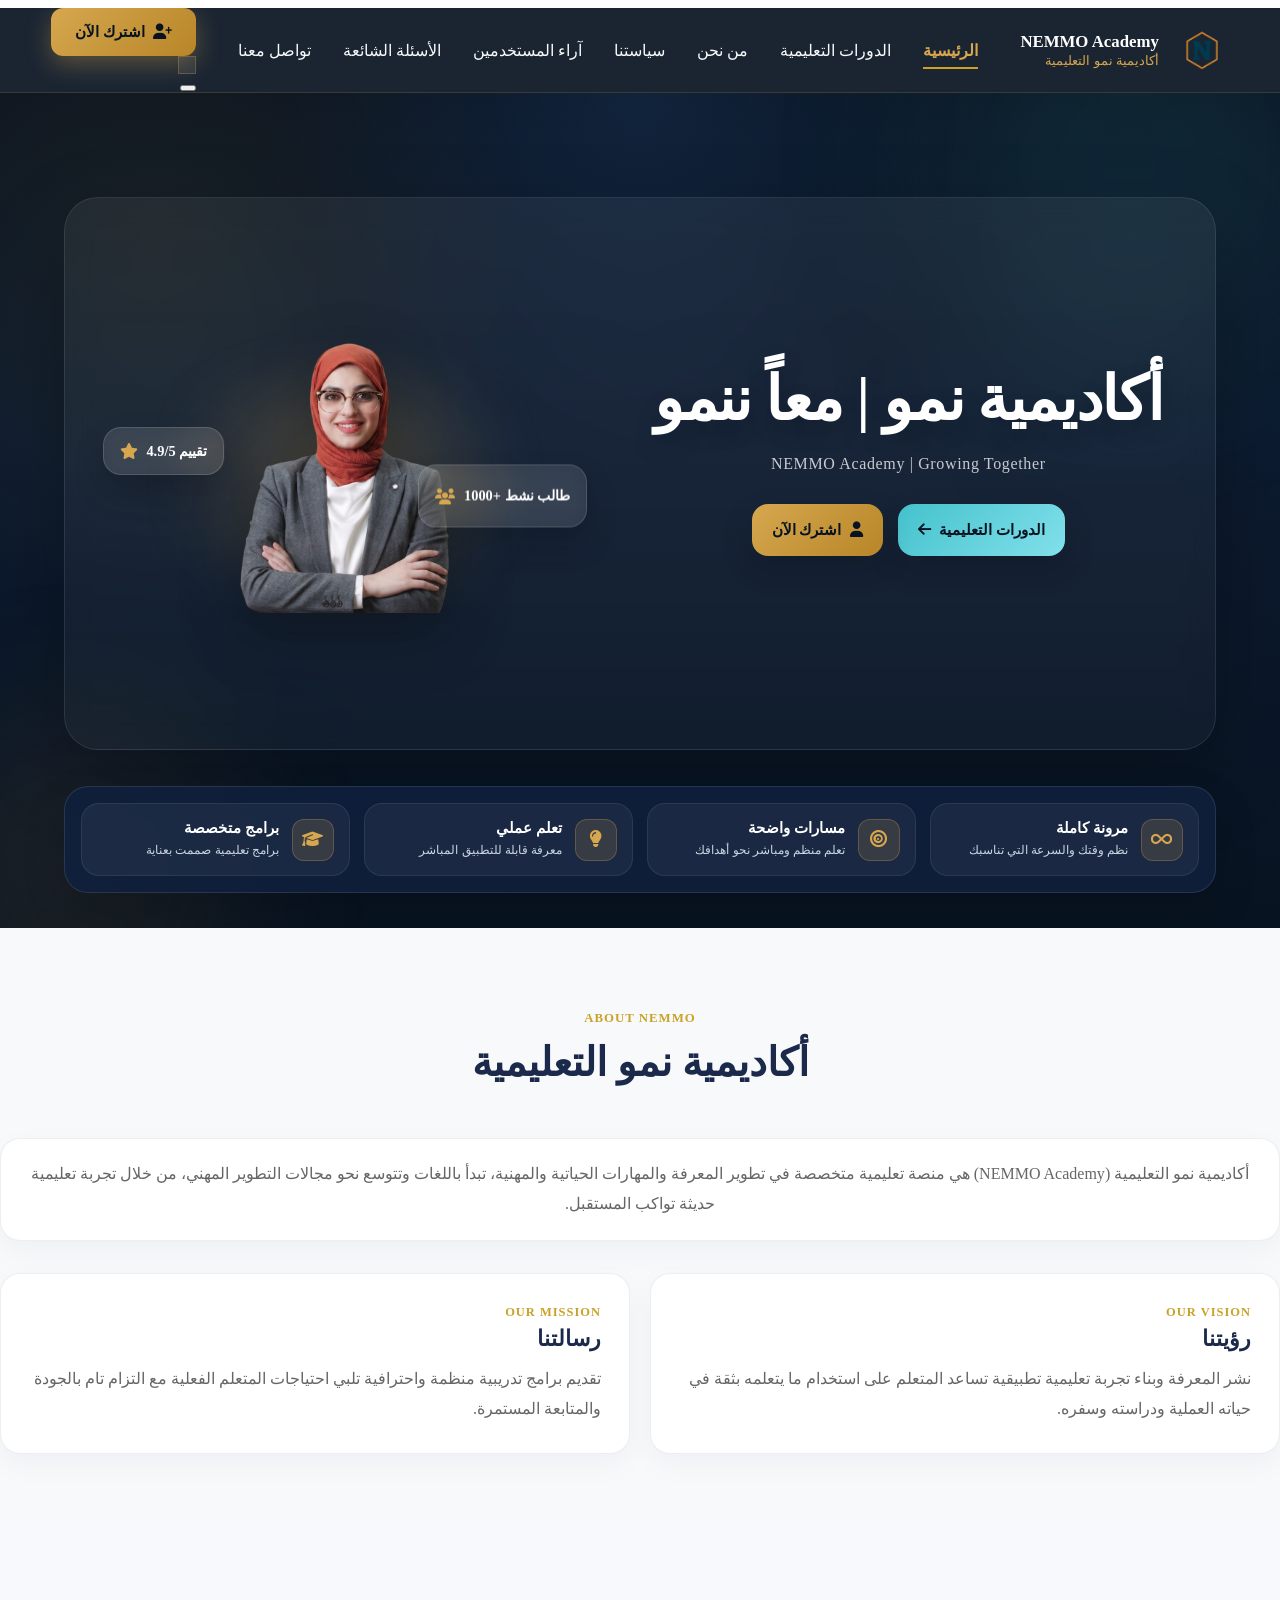
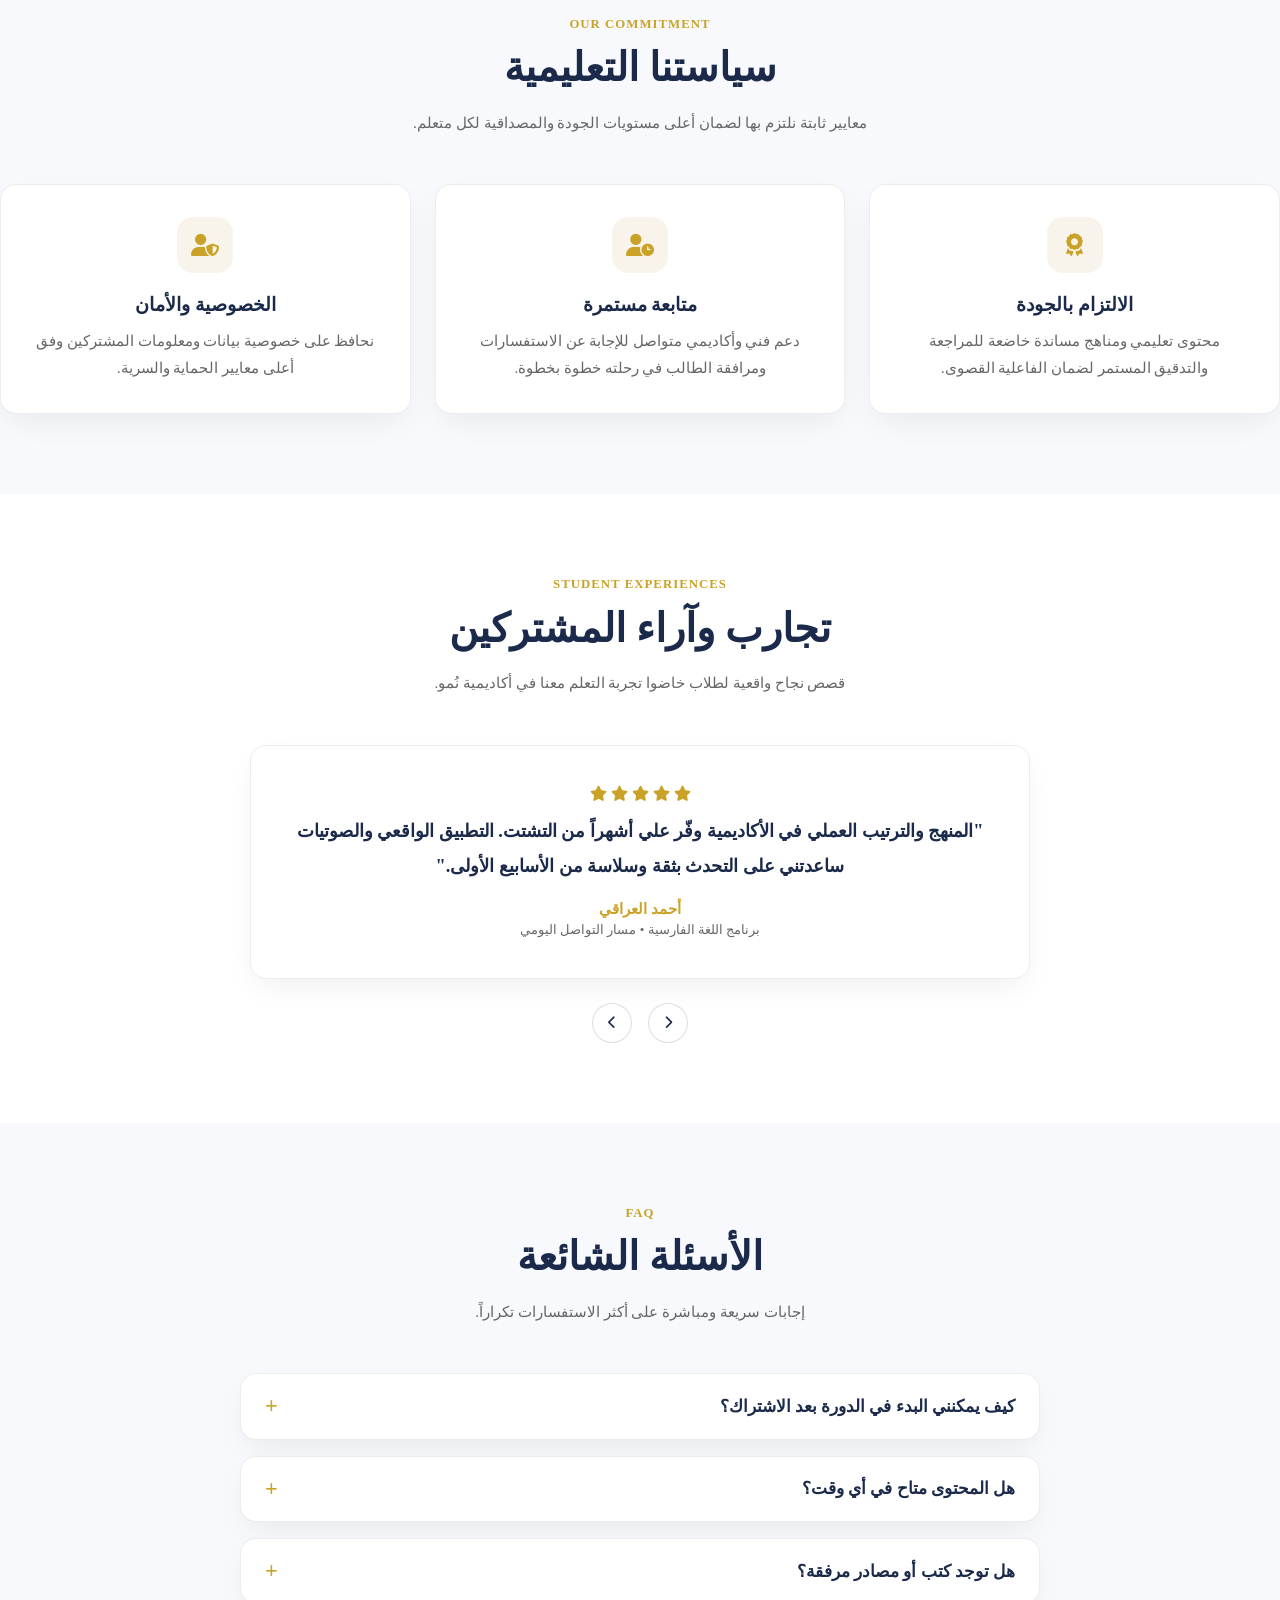
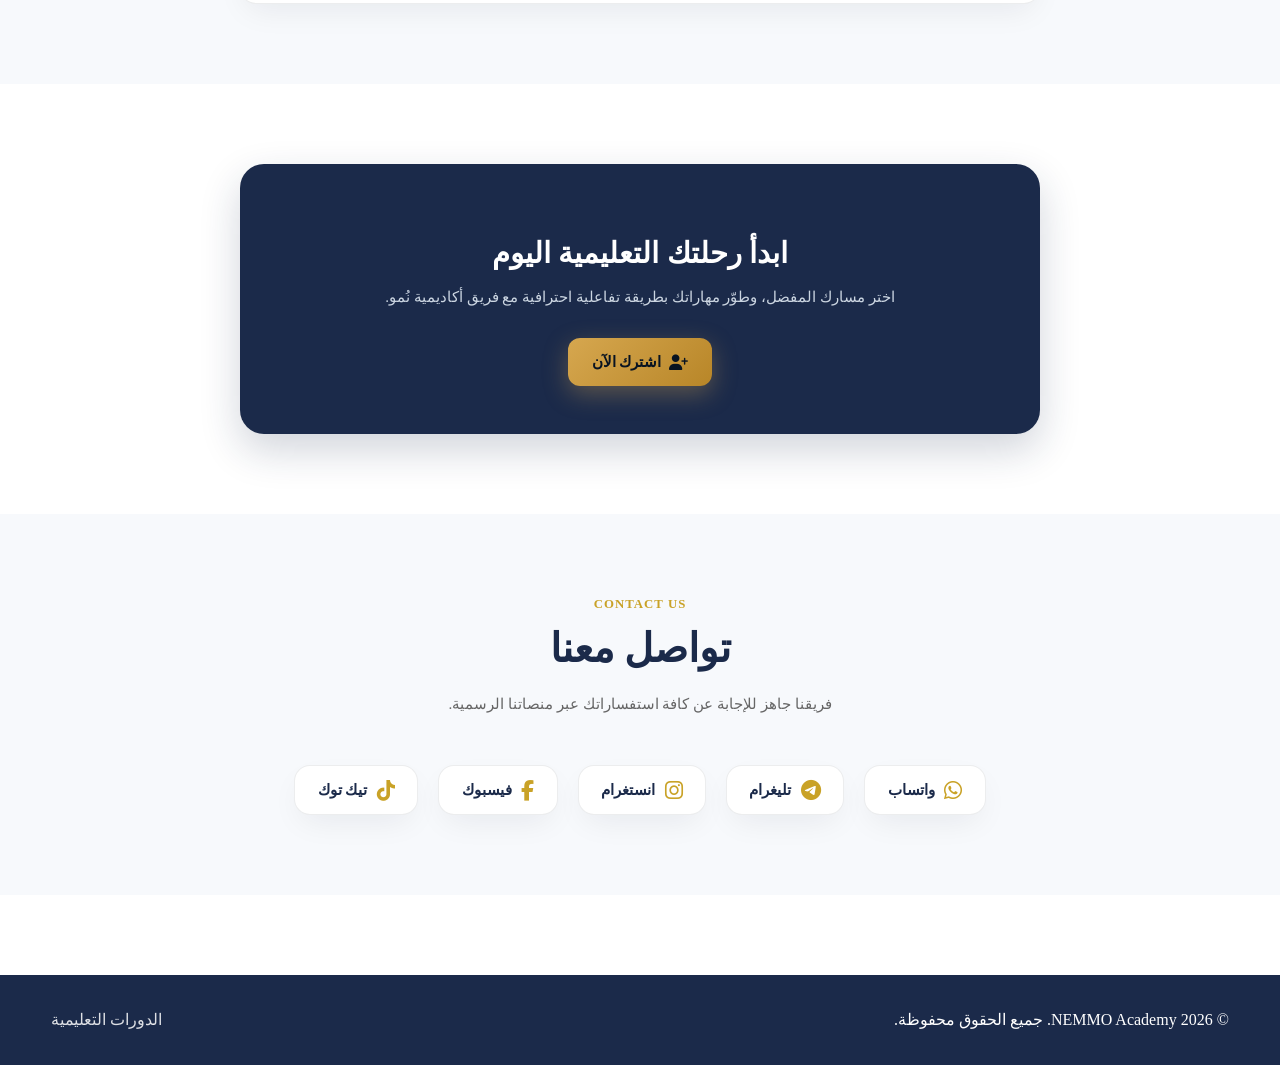
==== commit ffb5d863: "Enlarge hero portrait and align floating badges to match the reference layout" ====
--- a/index.html
+++ b/index.html
@@ -82,6 +82,11 @@
       .page-home .hero-v2--featured .hero-v2__badge--rating,.page-home .hero-v2--featured .hero-v2__badge--students{position:static;transform:none;margin-top:.65rem}
       .page-home .hero-v2--featured .hero-v2__portrait-glow{inset:10% 4% 4%}
     }
+    .page-home .hero-v2--featured .hero-v2__visual{min-height:500px !important}
+    .page-home .hero-v2--featured .hero-v2__portrait-wrap{width:min(100%,560px) !important;padding:0 !important}
+    .page-home .hero-v2--featured .hero-v2__portrait{width:min(100%,500px) !important;max-width:500px !important}
+    .page-home .hero-v2--featured .hero-v2__badge--rating{left:12px !important;top:42% !important;transform:translateY(-50%) !important}
+    .page-home .hero-v2--featured .hero-v2__badge--students{right:12px !important;top:58% !important;transform:translateY(-50%) !important}
   </style>
 </head>
 <body class='page-home'>
--- a/assets/css/mobile-fixes.css
+++ b/assets/css/mobile-fixes.css
@@ -1,7 +1,7 @@
-/* ========================================================================== 
-   NEMMO Academy — Mobile Fixes v3
-   Purpose: mobile-first overrides that keep desktop intact and make the phone
-   experience feel native, compact, and fully contained.
+/* ==========================================================================
+   NEMMO Academy — Mobile Fixes v4
+   Purpose: mobile-first overrides and hero refinements without touching desktop
+   layout files.
    ========================================================================== */
 
 :root {
@@ -54,6 +54,278 @@
   z-index: 9998;
 }
 
+/* --------------------------------------------------------------------------
+   Shared home-page hero refinements (apply on all screens)
+   -------------------------------------------------------------------------- */
+.page-home .hero-v2.hero-v2--featured {
+  position: relative;
+  overflow: hidden;
+  background: radial-gradient(circle at 50% 0%, rgba(43, 87, 141, 0.24), transparent 34%),
+    radial-gradient(circle at 12% 18%, rgba(201, 162, 39, 0.08), transparent 28%),
+    linear-gradient(180deg, #091321 0%, #0d1b30 42%, #081321 100%);
+  color: #fff;
+}
+
+.page-home .hero-v2--featured .hero-v2__ambient {
+  position: absolute;
+  inset: 0;
+  pointer-events: none;
+  overflow: hidden;
+}
+
+.page-home .hero-v2--featured .hero-v2__ambient::before,
+.page-home .hero-v2--featured .hero-v2__ambient::after {
+  content: '';
+  position: absolute;
+  border-radius: 50%;
+  filter: blur(90px);
+  opacity: 0.6;
+}
+
+.page-home .hero-v2--featured .hero-v2__ambient::before {
+  width: 420px;
+  height: 420px;
+  top: -140px;
+  right: -60px;
+  background: rgba(68, 194, 204, 0.18);
+}
+
+.page-home .hero-v2--featured .hero-v2__ambient::after {
+  width: 320px;
+  height: 320px;
+  left: -90px;
+  bottom: -110px;
+  background: rgba(214, 167, 79, 0.16);
+}
+
+.page-home .hero-v2--featured .hero-v2__wrapper {
+  position: relative;
+  z-index: 2;
+  width: min(1240px, calc(100% - 2rem));
+  margin: 0 auto;
+}
+
+.page-home .hero-v2--featured .hero-v2__container {
+  display: grid;
+  grid-template-columns: minmax(0, 0.95fr) minmax(0, 1.05fr);
+  gap: 1.75rem;
+  align-items: center;
+  direction: ltr;
+  background: transparent;
+  border: 0;
+  border-radius: 0;
+  padding: clamp(0.8rem, 1.8vw, 1.15rem);
+  box-shadow: none;
+  backdrop-filter: none;
+  -webkit-backdrop-filter: none;
+}
+
+.page-home .hero-v2--featured .hero-v2__visual {
+  position: relative;
+  display: flex;
+  align-items: center;
+  justify-content: center;
+  min-height: 430px;
+  direction: ltr;
+  background: transparent;
+}
+
+.page-home .hero-v2--featured .hero-v2__portrait-wrap {
+  position: relative;
+  width: min(100%, 520px);
+  display: flex;
+  align-items: center;
+  justify-content: center;
+  padding: 0;
+  background: transparent;
+  border: 0;
+  box-shadow: none;
+  overflow: visible;
+}
+
+.page-home .hero-v2--featured .hero-v2__portrait-glow {
+  position: absolute;
+  inset: 10% 8% 8%;
+  border-radius: 50%;
+  background: radial-gradient(circle, rgba(214, 167, 79, 0.34) 0%, rgba(214, 167, 79, 0.16) 32%, transparent 72%);
+  filter: blur(26px);
+}
+
+.page-home .hero-v2--featured .hero-v2__portrait {
+  position: relative;
+  z-index: 2;
+  width: min(100%, 480px);
+  height: auto;
+  display: block;
+  object-fit: contain;
+  background: transparent;
+  border: 0;
+  box-shadow: none;
+  filter: drop-shadow(0 18px 30px rgba(0, 0, 0, 0.28));
+  animation: heroFloat 7s ease-in-out infinite;
+}
+
+.page-home .hero-v2--featured .hero-v2__badge {
+  position: absolute;
+  z-index: 3;
+  display: inline-flex;
+  align-items: center;
+  gap: 0.55rem;
+  min-height: 48px;
+  padding: 0.65rem 1rem;
+  border-radius: 18px;
+  background: rgba(255, 255, 255, 0.1);
+  border: 1px solid rgba(255, 255, 255, 0.14);
+  box-shadow: 0 16px 32px rgba(0, 0, 0, 0.18);
+  backdrop-filter: blur(14px);
+  -webkit-backdrop-filter: blur(14px);
+  color: #fff;
+  font-size: 0.9rem;
+  font-weight: 700;
+}
+
+.page-home .hero-v2--featured .hero-v2__badge i {
+  color: #d6a74f;
+  font-size: 1rem;
+}
+
+.page-home .hero-v2--featured .hero-v2__badge--rating {
+  left: -6px;
+  top: 36px;
+}
+
+.page-home .hero-v2--featured .hero-v2__badge--students {
+  right: -6px;
+  bottom: 38px;
+}
+
+.page-home .hero-v2--featured .hero-v2__content {
+  direction: rtl;
+  text-align: center;
+  max-width: 680px;
+  margin-inline: auto;
+  padding: clamp(0.8rem, 1.8vw, 1.45rem);
+}
+
+.page-home .hero-v2--featured .hero-v2__title {
+  margin: 0;
+  color: #fff;
+  font-size: clamp(2.1rem, 4.8vw, 4.15rem);
+  line-height: 1.18;
+  font-weight: 800;
+  letter-spacing: -0.02em;
+  text-shadow: 0 10px 24px rgba(0, 0, 0, 0.16);
+}
+
+.page-home .hero-v2--featured .hero-v2__subtitle {
+  margin: 0.85rem 0 0;
+  color: rgba(255, 255, 255, 0.76);
+  font-size: 1rem;
+  line-height: 1.9;
+  letter-spacing: 0.04em;
+  font-weight: 500;
+}
+
+.page-home .hero-v2--featured .hero-v2__actions {
+  display: flex;
+  justify-content: center;
+  gap: 0.9rem;
+  flex-wrap: wrap;
+  direction: rtl;
+  margin-top: 1.5rem;
+}
+
+.page-home .hero-v2--featured .hero-v2__btn {
+  min-height: 52px;
+  padding: 0.82rem 1.25rem;
+  border-radius: 16px;
+  font-weight: 800 !important;
+  gap: 0.55rem;
+  box-shadow: 0 12px 30px rgba(0, 0, 0, 0.18);
+  text-decoration: none;
+}
+
+.page-home .hero-v2--featured .hero-v2__btn--primary {
+  background: linear-gradient(135deg, #44c2cc 0%, #82e0eb 100%);
+  color: #081321 !important;
+  border: none !important;
+}
+
+.page-home .hero-v2--featured .hero-v2__btn--secondary {
+  background: linear-gradient(135deg, #d6a74f 0%, #b88628 100%);
+  color: #081321 !important;
+  border: none !important;
+}
+
+.page-home .hero-v2--featured .hero-v2__philosophy-bar {
+  margin-top: 1.2rem;
+  background: rgba(16, 33, 63, 0.84);
+  backdrop-filter: blur(16px);
+  -webkit-backdrop-filter: blur(16px);
+  border: 1px solid rgba(255, 255, 255, 0.1);
+  border-radius: 24px;
+  padding: 1rem;
+  display: grid;
+  grid-template-columns: repeat(4, minmax(0, 1fr));
+  gap: 0.9rem;
+  direction: rtl;
+  box-shadow: 0 18px 42px rgba(0, 0, 0, 0.18);
+}
+
+.page-home .hero-v2--featured .hero-v2__philosophy-item {
+  display: flex;
+  align-items: center;
+  gap: 0.8rem;
+  padding: 0.9rem 0.95rem;
+  border-radius: 18px;
+  background: rgba(255, 255, 255, 0.05);
+  border: 1px solid rgba(255, 255, 255, 0.08);
+  transition: transform 0.25s ease, box-shadow 0.25s ease, border-color 0.25s ease, background 0.25s ease;
+}
+
+.page-home .hero-v2--featured .hero-v2__philosophy-item:hover {
+  transform: translateY(-4px);
+  border-color: rgba(214, 167, 79, 0.28);
+  box-shadow: 0 18px 34px rgba(214, 167, 79, 0.1);
+  background: rgba(255, 255, 255, 0.07);
+}
+
+.page-home .hero-v2--featured .hero-v2__philosophy-icon {
+  width: 42px;
+  height: 42px;
+  min-width: 42px;
+  display: flex;
+  align-items: center;
+  justify-content: center;
+  border-radius: 12px;
+  background: rgba(214, 167, 79, 0.15);
+  border: 1px solid rgba(214, 167, 79, 0.28);
+  color: #d6a74f;
+  font-size: 1.05rem;
+}
+
+.page-home .hero-v2--featured .hero-v2__philosophy-text {
+  min-width: 0;
+}
+
+.page-home .hero-v2--featured .hero-v2__philosophy-title {
+  display: block;
+  color: #fff;
+  font-size: 0.92rem;
+  font-weight: 800;
+  line-height: 1.35;
+}
+
+.page-home .hero-v2--featured .hero-v2__philosophy-desc {
+  margin: 0.12rem 0 0;
+  color: #cbd5e1;
+  font-size: 0.78rem;
+  line-height: 1.55;
+}
+
+/* --------------------------------------------------------------------------
+   Mobile / Tablet fixes
+   -------------------------------------------------------------------------- */
 @media (max-width: 991px) {
   .site-header {
     position: fixed !important;
@@ -260,329 +532,184 @@
     margin-bottom: 2.25rem;
   }
 
-  .section-title > span {
-    font-size: 0.72rem;
-  }
-
   .section-title h2 {
-    font-size: clamp(1.55rem, 6.8vw, 2.15rem);
-    line-height: 1.28;
-    text-wrap: balance;
-  }
-
-  .section-title p {
-    font-size: 0.94rem;
-    line-height: 1.8;
-  }
-
-  .grid,
+    font-size: clamp(1.55rem, 6vw, 2rem);
+  }
+
+  .grid-3,
   .grid-2,
-  .grid-3,
-  .about-pillars,
-  .programs-grid,
-  .packages-grid,
-  .persian-path-grid,
-  .hero-v2__philosophy-bar {
+  .course-grid {
     grid-template-columns: 1fr !important;
   }
 
-  .program-card,
-  .coming-card,
   .feature-card,
-  .testimonial,
+  .about-pillar,
+  .about-intro__text,
+  .testimonials-slider-wrapper,
   .faq-item,
-  .lesson-card,
+  .cta,
+  .contact-icon-link {
+    width: 100%;
+  }
+
+  .feature-card,
+  .about-pillar,
+  .about-intro__text,
+  .faq-item,
+  .cta {
+    border-radius: var(--mobile-card-radius);
+  }
+
+  .feature-card,
+  .about-pillar,
+  .about-intro__text,
+  .faq-item,
   .cta,
   .contact-icon-link,
-  .pkg-card-v3,
-  .journey-card-display,
-  .about-pillar,
-  .about-value,
-  .persian-path-card {
-    border-radius: var(--mobile-card-radius);
+  .course-card {
     box-shadow: var(--shadow-soft);
   }
 
-  .program-card,
-  .coming-card,
-  .feature-card,
-  .testimonial,
-  .faq-item,
-  .lesson-card,
-  .cta,
-  .pkg-card-v3,
-  .journey-card-display,
-  .about-pillar,
-  .about-value,
-  .persian-path-card {
-    width: 100%;
-  }
-
-  .program-card__image,
-  .lesson-card__video-wrapper,
-  .persian-video-poster,
-  .hero__portrait,
-  .program-card img,
-  .feature-card img {
-    max-width: 100%;
-    height: auto;
-  }
-
-  :where(.btn, .contact-icon-link, .site-nav a, .faq-item summary, .mobile-menu-btn, .theme-toggle-btn, .journey-nav-btn, .persian-path-card) {
-    min-height: 48px;
-    -webkit-tap-highlight-color: transparent;
+  .contact-compact-bar {
+    gap: 0.6rem;
+  }
+
+  .contact-icon-link {
+    padding: 0.65rem 1rem;
+    font-size: 0.85rem;
   }
 
   .registration-modal__dialog {
-    background: var(--surface, #ffffff);
-    color: var(--text, #1E1E1E);
-  }
-
-  .registration-modal__header h2,
-  .registration-modal__dialog h2,
-  .registration-modal__dialog h3,
-  .registration-modal__dialog h4,
-  .registration-modal__dialog label,
-  .registration-modal__dialog strong,
-  .registration-modal__dialog li,
-  .registration-modal__dialog p {
-    color: var(--text, #1E1E1E);
-  }
-
-  .registration-modal__header p,
-  .registration-modal__dialog .modal-outcome-box__text,
-  .registration-modal__dialog .modal-description,
-  .registration-modal__dialog .modal-topics-list li {
-    color: var(--text-light, #666666);
-  }
-}
-
-@media (max-width: 768px) {
-  .hero,
-  .hero-v2 {
-    padding-top: 4.85rem;
-    padding-bottom: 2.5rem;
-  }
-
-  .hero__content,
-  .hero-v2__container,
-  .page-persian .hero__content {
-    grid-template-columns: 1fr !important;
-    gap: 1.25rem !important;
-    text-align: center !important;
-  }
-
-  .hero__copy,
-  .hero-v2__content,
-  .page-persian .hero__copy {
-    text-align: center !important;
-  }
-
-  .hero__eyebrow,
-  .hero-v2__badge,
-  .hero__actions,
-  .hero-v2__actions,
-  .page-persian .hero__eyebrow,
-  .page-persian .hero__actions {
-    align-items: center !important;
-    justify-content: center !important;
-  }
-
-  .hero__visual,
-  .hero-v2__visual,
-  .page-persian .hero__visual {
-    order: -1 !important;
-    min-height: 0 !important;
-  }
-
-  .page-persian .hero,
-  .page-persian .hero::before,
-  .page-persian .hero::after {
-    overflow: hidden !important;
-  }
-
-  .page-persian .hero::before,
-  .page-persian .hero::after,
-  .page-persian .hero-overlay-card,
-  .page-persian .glass-card,
-  .page-persian .floating-info,
-  .page-persian .instructor-badge,
-  .page-persian .hero-badge-group,
-  .page-persian .hero__eyebrow-chip i {
-    display: none !important;
-  }
-
-  .page-persian .hero__content {
-    gap: 1.05rem !important;
-    padding-inline: 0 !important;
-    align-items: center !important;
-  }
-
-  .page-persian .hero__copy {
-    text-align: center !important;
-    order: 2 !important;
-  }
-
-  .page-persian .hero__eyebrow {
-    align-items: center !important;
-    margin-bottom: 0.25rem !important;
-  }
-
-  .page-persian .hero__eyebrow-note {
-    font-size: 0.88rem !important;
-  }
-
-  .page-persian .hero__title {
-    font-size: clamp(1.95rem, 8.8vw, 2.9rem) !important;
-    margin-bottom: 1rem !important;
-    text-wrap: balance;
-  }
-
-  .page-persian .hero__tagline {
-    font-size: 0.98rem !important;
-    line-height: 1.85 !important;
-    margin-inline: auto !important;
-  }
-
-  .page-persian .hero__actions {
-    flex-direction: column !important;
-    gap: 0.75rem !important;
-    margin-top: 1.35rem !important;
-  }
-
-  .page-persian .hero__actions .btn {
-    width: min(100%, 320px) !important;
-    min-height: 48px !important;
-  }
-
-  .page-persian .hero__visual {
-    min-height: 0 !important;
-    order: 1 !important;
-  }
-
-  .page-persian .hero__portrait {
-    width: min(92vw, 330px) !important;
-    max-width: 330px !important;
-    margin-inline: auto !important;
-    animation: none !important;
-    transform: none !important;
-    filter: none !important;
-  }
-
-  .page-persian .program-editorial-wrapper {
-    grid-template-columns: 1fr !important;
-    gap: 1.45rem !important;
-  }
-
-  .page-persian .editorial-media-column {
-    order: -1 !important;
-  }
-
-  .page-persian .editorial-text-column {
-    font-size: 0.98rem !important;
-    line-height: 1.8 !important;
-    text-align: right !important;
-  }
-
-  .page-persian .persian-video-stage {
-    width: 100% !important;
-    max-width: 330px !important;
-    margin-inline: auto !important;
-  }
-
-  .page-persian .persian-video-poster {
-    aspect-ratio: 9 / 16 !important;
-    border-radius: 24px !important;
-  }
-
-  .page-persian .persian-video-modal {
-    padding: 0.8rem !important;
-  }
-
-  .page-persian .persian-video-modal__dialog {
-    width: min(100%, 92vw) !important;
-    max-width: 400px !important;
-    padding: 0.75rem !important;
-    border-radius: 24px !important;
-  }
-
-  .page-persian .persian-video-modal__frame {
-    aspect-ratio: 9 / 16 !important;
-    border-radius: 18px !important;
-  }
-
-  .page-persian .persian-path-grid {
-    grid-template-columns: 1fr !important;
-  }
-}
-
-@media (max-width: 480px) {
-  .container {
-    width: min(1180px, calc(100% - 16px));
-  }
-
-  .section,
-  .section-light {
-    padding-top: 3.5rem;
-    padding-bottom: 3.5rem;
-  }
-
-  .section-title {
-    margin-bottom: 1.9rem;
-  }
-
-  .section-title > span {
-    font-size: 0.68rem;
-    letter-spacing: 0.06em;
-  }
-
-  .section-title h2 {
-    font-size: clamp(1.4rem, 7.5vw, 1.95rem);
-  }
-
-  .program-card,
-  .coming-card,
-  .feature-card,
-  .testimonial,
-  .faq-item,
-  .lesson-card,
-  .cta,
-  .pkg-card-v3,
-  .journey-card-display,
-  .about-pillar,
-  .about-value,
-  .persian-path-card {
+    padding: 1.5rem 1.25rem;
+    border-radius: 20px;
+  }
+
+  .package-options {
+    grid-template-columns: 1fr;
+  }
+
+  .lesson-slide {
+    flex: 0 0 280px;
+  }
+
+  .lesson-card__video-wrapper {
+    height: 340px;
+  }
+
+  /* Home hero mobile stacking */
+  .page-home .hero-v2.hero-v2--featured {
+    padding-top: 4.9rem;
+  }
+
+  .page-home .hero-v2--featured .hero-v2__container {
+    grid-template-columns: 1fr;
+    gap: 1rem;
+    padding: 0.25rem 0 0;
+  }
+
+  .page-home .hero-v2--featured .hero-v2__visual {
+    order: 1;
+    min-height: 0;
+    padding-inline: 0;
+  }
+
+  .page-home .hero-v2--featured .hero-v2__content {
+    order: 2;
+    padding: 0.15rem 0 0;
+  }
+
+  .page-home .hero-v2--featured .hero-v2__portrait {
+    width: min(90vw, 360px);
+    animation: none;
+  }
+
+  .page-home .hero-v2--featured .hero-v2__philosophy-bar {
+    grid-template-columns: repeat(2, minmax(0, 1fr));
+    margin-top: 1rem;
+    padding: 0.9rem;
+  }
+
+  .page-home .hero-v2--featured .hero-v2__badge--rating {
+    left: 0;
+    top: 18px;
+  }
+
+  .page-home .hero-v2--featured .hero-v2__badge--students {
+    right: 0;
+    bottom: 22px;
+  }
+}
+
+@media (max-width: 640px) {
+  .page-home .hero-v2.hero-v2--featured {
+    padding-top: 4.7rem;
+  }
+
+  .page-home .hero-v2--featured .hero-v2__title {
+    font-size: clamp(1.95rem, 8vw, 2.75rem);
+  }
+
+  .page-home .hero-v2--featured .hero-v2__subtitle {
+    font-size: 0.92rem;
+    line-height: 1.8;
+  }
+
+  .page-home .hero-v2--featured .hero-v2__actions {
+    flex-direction: column;
+  }
+
+  .page-home .hero-v2--featured .hero-v2__btn {
+    width: min(100%, 320px);
+  }
+
+  .page-home .hero-v2--featured .hero-v2__philosophy-bar {
+    grid-template-columns: 1fr;
+    padding: 0.85rem;
+  }
+
+  .page-home .hero-v2--featured .hero-v2__philosophy-item {
+    padding: 0.85rem 0.9rem;
+  }
+
+  .page-home .hero-v2--featured .hero-v2__badge {
+    font-size: 0.82rem;
+    min-height: 44px;
+    padding: 0.55rem 0.8rem;
+  }
+
+  .page-home .hero-v2--featured .hero-v2__badge--rating,
+  .page-home .hero-v2--featured .hero-v2__badge--students {
+    position: static;
+    transform: none;
+    margin-top: 0.65rem;
+  }
+
+  .page-home .hero-v2--featured .hero-v2__portrait-wrap {
+    width: min(100%, 340px);
+  }
+
+  .page-home .hero-v2--featured .hero-v2__portrait-glow {
+    inset: 10% 4% 4%;
+  }
+
+  .page-home .about-pillar,
+  .page-home .about-intro__text {
+    padding: 1.1rem;
     border-radius: 18px;
   }
 
-  .page-persian .hero__portrait {
-    width: min(94vw, 300px) !important;
-  }
-
-  .page-persian .persian-video-stage {
-    max-width: 300px !important;
-  }
-}
-
-[data-theme="dark"] .registration-modal__dialog {
-  background: var(--surface) !important;
-  color: var(--text) !important;
-}
-
-[data-theme="dark"] .registration-modal__header h2,
-[data-theme="dark"] .registration-modal__dialog h2,
-[data-theme="dark"] .registration-modal__dialog h3,
-[data-theme="dark"] .registration-modal__dialog h4,
-[data-theme="dark"] .registration-modal__dialog label,
-[data-theme="dark"] .registration-modal__dialog strong,
-[data-theme="dark"] .registration-modal__dialog li,
-[data-theme="dark"] .registration-modal__dialog p {
-  color: var(--text) !important;
-}
-
-[data-theme="dark"] .registration-modal__header p,
-[data-theme="dark"] .registration-modal__dialog .modal-outcome-box__text,
-[data-theme="dark"] .registration-modal__dialog .modal-description,
-[data-theme="dark"] .registration-modal__dialog .modal-topics-list li {
-  color: var(--text-light) !important;
-}+  .page-home .site-header__actions > .theme-toggle-btn {
+    width: 36px;
+    height: 36px;
+  }
+}
+
+@keyframes heroFloat {
+  0%,
+  100% {
+    transform: translateY(-6px);
+  }
+  50% {
+    transform: translateY(6px);
+  }
+}
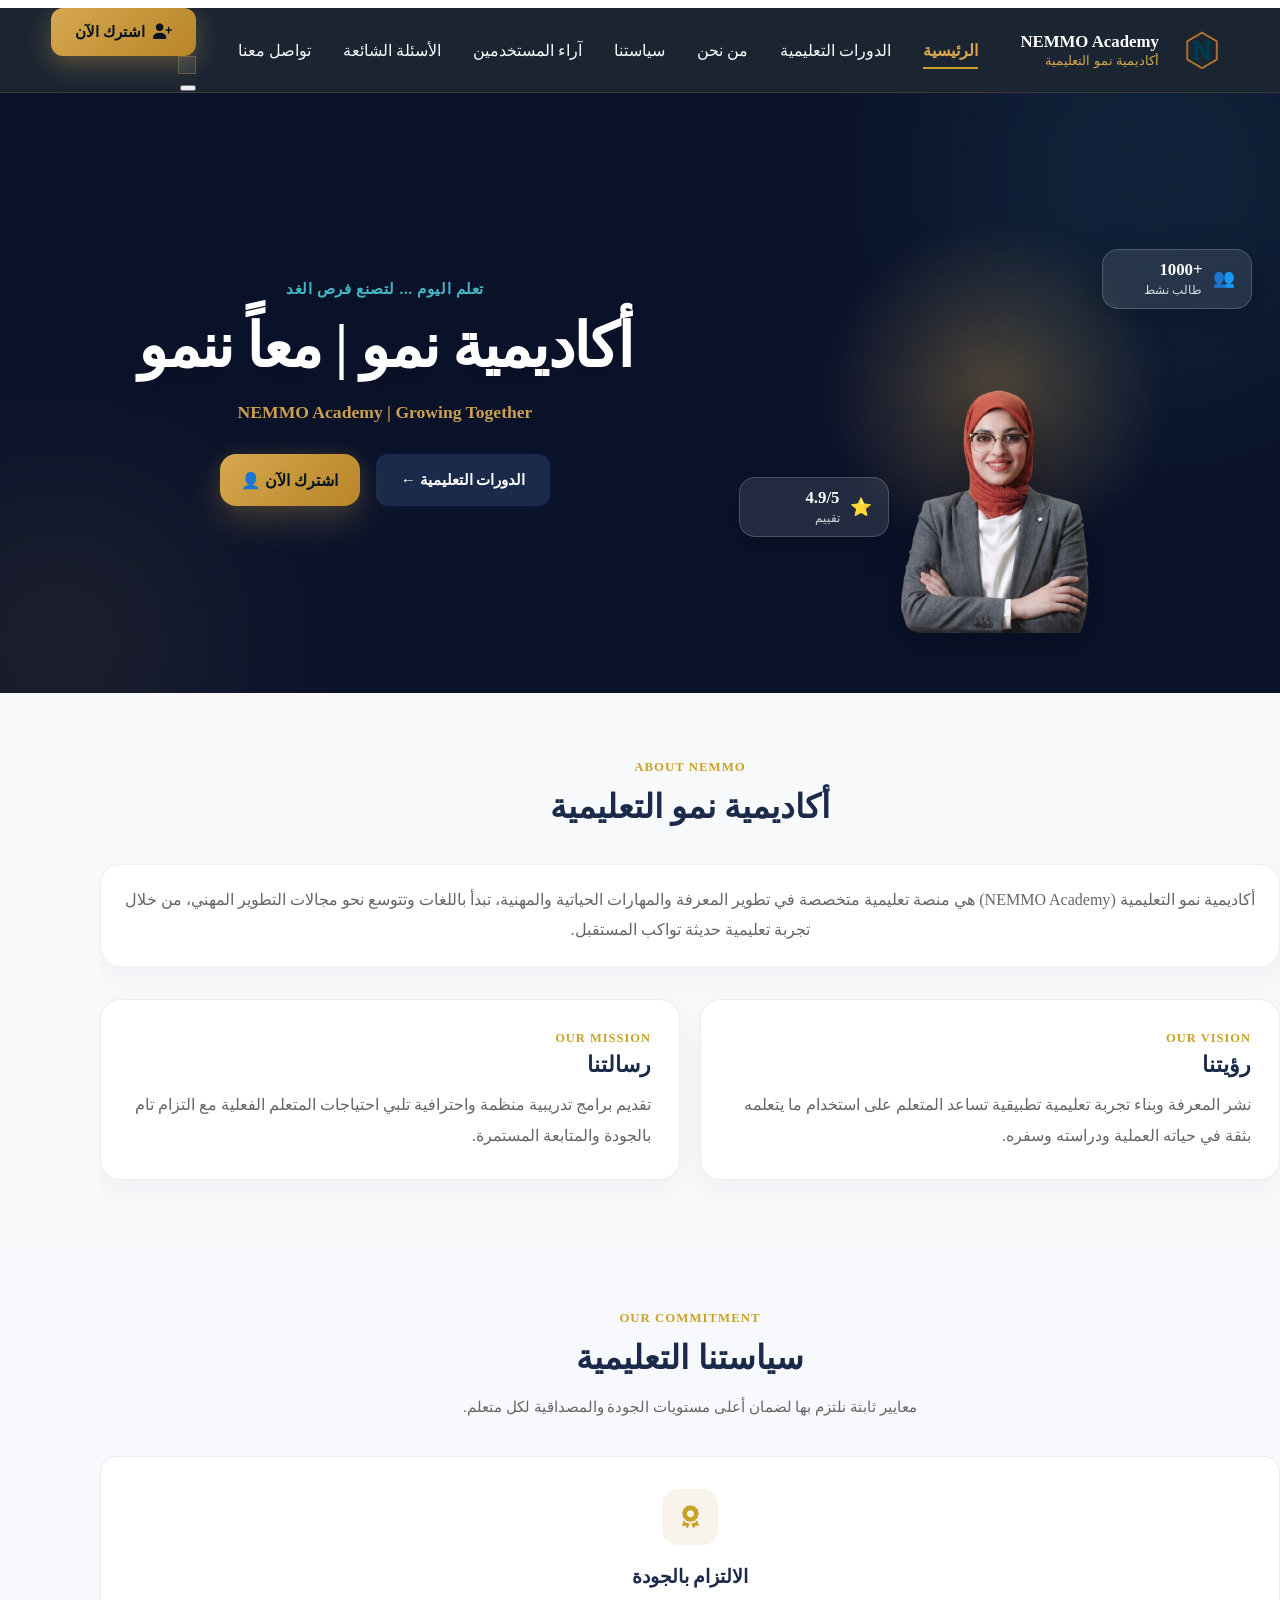
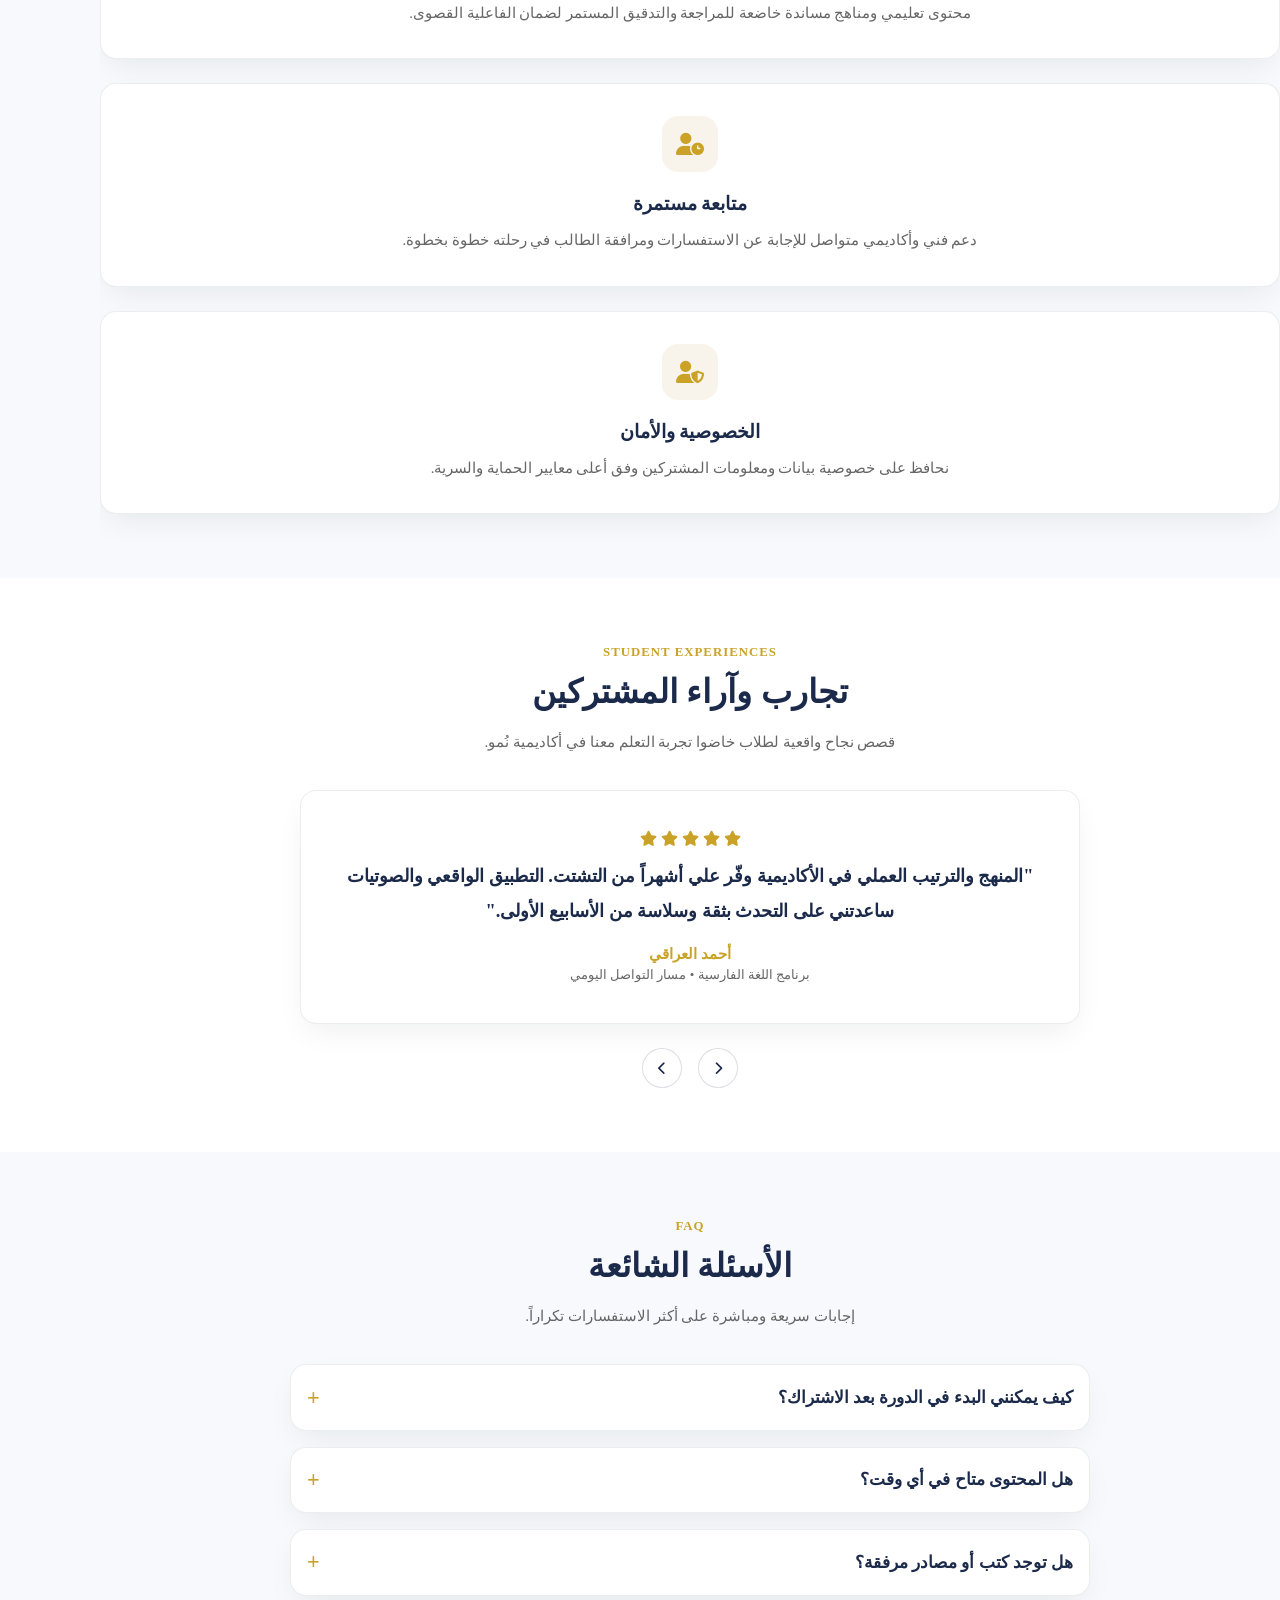
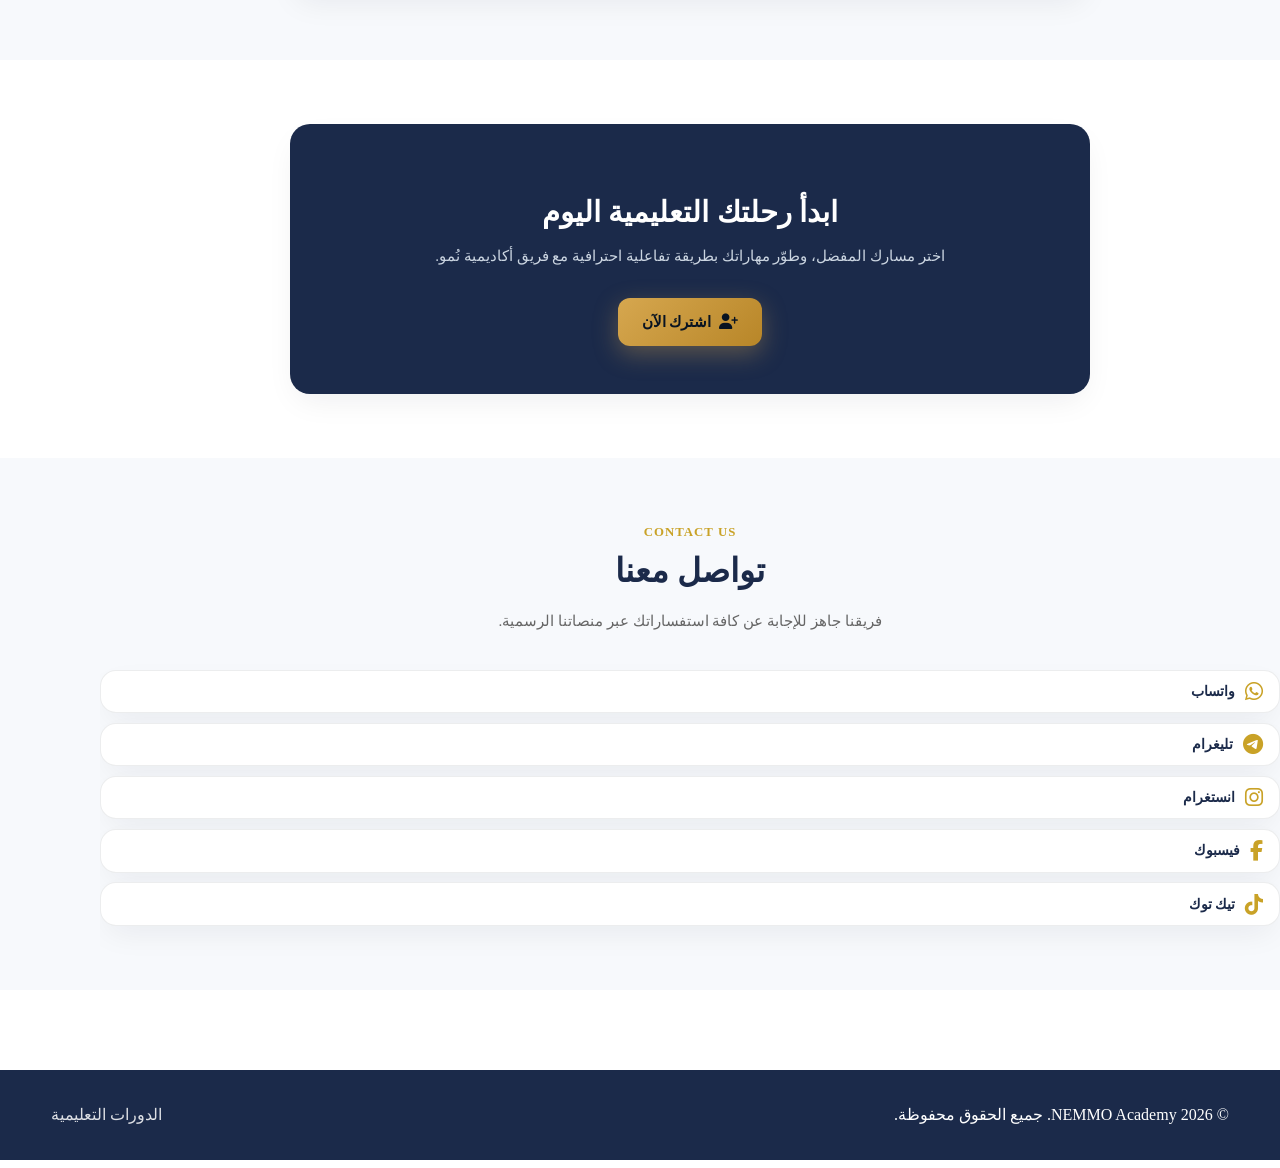
==== commit f90c22d8: "Replace home hero with the simplified cinematic layout requested" ====
--- a/index.html
+++ b/index.html
@@ -27,66 +27,257 @@
   <link rel='stylesheet' href='assets/css/home.css'>
   <link rel='stylesheet' href='assets/css/mobile-fixes.css'>
   <style>
-    .page-home .hero-v2.hero-v2--featured{position:relative;overflow:hidden;padding:6.5rem 0 2.2rem;background:radial-gradient(circle at 50% 0%,rgba(43,87,141,.24),transparent 34%),radial-gradient(circle at 12% 18%,rgba(201,162,39,.08),transparent 28%),linear-gradient(180deg,#091321 0%,#0d1b30 42%,#081321 100%);color:#fff}
-    .page-home .hero-v2--featured .hero-v2__ambient{position:absolute;inset:0;pointer-events:none;overflow:hidden}
-    .page-home .hero-v2--featured .hero-v2__ambient::before,.page-home .hero-v2--featured .hero-v2__ambient::after{content:'';position:absolute;border-radius:50%;filter:blur(90px);opacity:.6}
-    .page-home .hero-v2--featured .hero-v2__ambient::before{width:420px;height:420px;top:-140px;right:-60px;background:rgba(68,194,204,.18)}
-    .page-home .hero-v2--featured .hero-v2__ambient::after{width:320px;height:320px;left:-90px;bottom:-110px;background:rgba(214,167,79,.16)}
-    .page-home .hero-v2--featured .hero-v2__wrapper{position:relative;z-index:2;width:min(1240px,calc(100% - 2rem));margin:0 auto}
-    .page-home .hero-v2--featured .hero-v2__container{display:grid;grid-template-columns:minmax(0,.95fr) minmax(0,1.05fr);gap:1.75rem;align-items:center;direction:ltr;background:linear-gradient(180deg,rgba(255,255,255,.06),rgba(255,255,255,.03));border:1px solid rgba(255,255,255,.09);border-radius:34px;padding:clamp(1.1rem,2vw,1.75rem);box-shadow:0 30px 80px rgba(0,0,0,.26);backdrop-filter:blur(14px);-webkit-backdrop-filter:blur(14px)}
-    .page-home .hero-v2--featured .hero-v2__visual{position:relative;display:flex;align-items:center;justify-content:center;min-height:430px;direction:ltr}
-    .page-home .hero-v2--featured .hero-v2__portrait-wrap{position:relative;width:min(100%,470px);display:flex;align-items:center;justify-content:center;padding:1rem 0}
-    .page-home .hero-v2--featured .hero-v2__portrait-glow{position:absolute;inset:14% 8% 8%;border-radius:48%;background:radial-gradient(circle,rgba(214,167,79,.34) 0%,rgba(214,167,79,.16) 32%,transparent 72%);filter:blur(24px)}
-    .page-home .hero-v2--featured .hero-v2__portrait{position:relative;z-index:2;width:min(100%,420px);height:auto;display:block;object-fit:contain;filter:drop-shadow(0 18px 30px rgba(0,0,0,.35));animation:heroFloat 7s ease-in-out infinite}
-    .page-home .hero-v2--featured .hero-v2__badge{position:absolute;z-index:3;display:inline-flex;align-items:center;gap:.55rem;min-height:48px;padding:.65rem 1rem;border-radius:18px;background:rgba(255,255,255,.10);border:1px solid rgba(255,255,255,.14);box-shadow:0 16px 32px rgba(0,0,0,.18);backdrop-filter:blur(14px);-webkit-backdrop-filter:blur(14px);color:#fff;font-size:.9rem;font-weight:700}
-    .page-home .hero-v2--featured .hero-v2__badge i{color:#d6a74f;font-size:1rem}
-    .page-home .hero-v2--featured .hero-v2__badge--rating{left:-6px;top:36px}
-    .page-home .hero-v2--featured .hero-v2__badge--students{right:-6px;bottom:38px}
-    .page-home .hero-v2--featured .hero-v2__content{direction:rtl;text-align:center;max-width:680px;margin-inline:auto;padding:clamp(.8rem,1.8vw,1.45rem)}
-    .page-home .hero-v2--featured .hero-v2__title{margin:0;color:#fff;font-size:clamp(2.1rem,4.8vw,4.15rem);line-height:1.18;font-weight:800;letter-spacing:-.02em;text-shadow:0 10px 24px rgba(0,0,0,.16)}
-    .page-home .hero-v2--featured .hero-v2__subtitle{margin:.85rem 0 0;color:rgba(255,255,255,.76);font-size:1rem;line-height:1.9;letter-spacing:.04em;font-weight:500}
-    .page-home .hero-v2--featured .hero-v2__actions{display:flex;justify-content:center;gap:.9rem;flex-wrap:wrap;direction:rtl;margin-top:1.5rem}
-    .page-home .hero-v2--featured .hero-v2__btn{min-height:52px;padding:.82rem 1.25rem;border-radius:16px;font-weight:800!important;gap:.55rem;box-shadow:0 12px 30px rgba(0,0,0,.18);text-decoration:none}
-    .page-home .hero-v2--featured .hero-v2__btn--primary{background:linear-gradient(135deg,#44c2cc 0%,#82e0eb 100%);color:#081321!important;border:none!important}
-    .page-home .hero-v2--featured .hero-v2__btn--secondary{background:linear-gradient(135deg,#d6a74f 0%,#b88628 100%);color:#081321!important;border:none!important}
-    .page-home .hero-v2--featured .hero-v2__philosophy-bar{margin-top:1.2rem;background:rgba(16,33,63,.84);backdrop-filter:blur(16px);-webkit-backdrop-filter:blur(16px);border:1px solid rgba(255,255,255,.10);border-radius:24px;padding:1rem;display:grid;grid-template-columns:repeat(4,minmax(0,1fr));gap:.9rem;direction:rtl;box-shadow:0 18px 42px rgba(0,0,0,.18)}
-    .page-home .hero-v2--featured .hero-v2__philosophy-item{display:flex;align-items:center;gap:.8rem;padding:.9rem .95rem;border-radius:18px;background:rgba(255,255,255,.05);border:1px solid rgba(255,255,255,.08);transition:transform .25s ease, box-shadow .25s ease, border-color .25s ease, background .25s ease}
-    .page-home .hero-v2--featured .hero-v2__philosophy-item:hover{transform:translateY(-4px);border-color:rgba(214,167,79,.28);box-shadow:0 18px 34px rgba(214,167,79,.10);background:rgba(255,255,255,.07)}
-    .page-home .hero-v2--featured .hero-v2__philosophy-icon{width:42px;height:42px;min-width:42px;display:flex;align-items:center;justify-content:center;border-radius:12px;background:rgba(214,167,79,.15);border:1px solid rgba(214,167,79,.28);color:#d6a74f;font-size:1.05rem}
-    .page-home .hero-v2--featured .hero-v2__philosophy-text{min-width:0}
-    .page-home .hero-v2--featured .hero-v2__philosophy-title{display:block;color:#fff;font-size:.92rem;font-weight:800;line-height:1.35}
-    .page-home .hero-v2--featured .hero-v2__philosophy-desc{margin:.12rem 0 0;color:#cbd5e1;font-size:.78rem;line-height:1.55}
-    @keyframes heroFloat{0%,100%{transform:translateY(-6px)}50%{transform:translateY(6px)}}
-    @media (max-width: 991px){
-      .page-home .hero-v2.hero-v2--featured{padding:5.5rem 0 1.8rem}
-      .page-home .hero-v2--featured .hero-v2__container{grid-template-columns:1fr;gap:1.15rem}
-      .page-home .hero-v2--featured .hero-v2__visual{order:1;min-height:0}
-      .page-home .hero-v2--featured .hero-v2__content{order:2;padding:0}
-      .page-home .hero-v2--featured .hero-v2__portrait{width:min(88vw,360px);animation:none}
-      .page-home .hero-v2--featured .hero-v2__philosophy-bar{grid-template-columns:repeat(2,minmax(0,1fr));margin-top:1rem}
-      .page-home .hero-v2--featured .hero-v2__badge--rating{left:0;top:18px}
-      .page-home .hero-v2--featured .hero-v2__badge--students{right:0;bottom:22px}
-    }
-    @media (max-width: 640px){
-      .page-home .hero-v2.hero-v2--featured{padding-top:4.9rem}
-      .page-home .hero-v2--featured .hero-v2__container{padding:1rem;border-radius:28px}
-      .page-home .hero-v2--featured .hero-v2__title{font-size:clamp(1.95rem,8vw,2.75rem)}
-      .page-home .hero-v2--featured .hero-v2__subtitle{font-size:.92rem;line-height:1.8}
-      .page-home .hero-v2--featured .hero-v2__actions{flex-direction:column}
-      .page-home .hero-v2--featured .hero-v2__btn{width:min(100%,320px)}
-      .page-home .hero-v2--featured .hero-v2__philosophy-bar{grid-template-columns:1fr;padding:.9rem}
-      .page-home .hero-v2--featured .hero-v2__philosophy-item{padding:.85rem .9rem}
-      .page-home .hero-v2--featured .hero-v2__badge{font-size:.82rem;min-height:44px;padding:.55rem .8rem}
-      .page-home .hero-v2--featured .hero-v2__visual{padding-inline:0}
-      .page-home .hero-v2--featured .hero-v2__portrait-wrap{width:min(100%,340px)}
-      .page-home .hero-v2--featured .hero-v2__badge--rating,.page-home .hero-v2--featured .hero-v2__badge--students{position:static;transform:none;margin-top:.65rem}
-      .page-home .hero-v2--featured .hero-v2__portrait-glow{inset:10% 4% 4%}
-    }
-    .page-home .hero-v2--featured .hero-v2__visual{min-height:500px !important}
-    .page-home .hero-v2--featured .hero-v2__portrait-wrap{width:min(100%,560px) !important;padding:0 !important}
-    .page-home .hero-v2--featured .hero-v2__portrait{width:min(100%,500px) !important;max-width:500px !important}
-    .page-home .hero-v2--featured .hero-v2__badge--rating{left:12px !important;top:42% !important;transform:translateY(-50%) !important}
-    .page-home .hero-v2--featured .hero-v2__badge--students{right:12px !important;top:58% !important;transform:translateY(-50%) !important}
+    .hero-section {
+      position: relative;
+      padding: 60px 0;
+      background-color: #0b132b;
+      overflow: hidden;
+    }
+
+    .hero-section::before,
+    .hero-section::after {
+      content: '';
+      position: absolute;
+      inset: auto;
+      border-radius: 50%;
+      pointer-events: none;
+      filter: blur(90px);
+      opacity: 0.5;
+    }
+
+    .hero-section::before {
+      width: 420px;
+      height: 420px;
+      top: -130px;
+      right: -80px;
+      background: rgba(68, 194, 204, 0.18);
+    }
+
+    .hero-section::after {
+      width: 320px;
+      height: 320px;
+      left: -100px;
+      bottom: -110px;
+      background: rgba(214, 167, 79, 0.18);
+    }
+
+    .hero-grid {
+      display: grid;
+      grid-template-columns: 1fr 1fr;
+      align-items: center;
+      gap: 40px;
+      position: relative;
+      z-index: 1;
+    }
+
+    .hero-content {
+      text-align: center;
+      color: #ffffff;
+      padding: 1rem;
+    }
+
+    .hero-subtitle {
+      display: inline-block;
+      color: rgba(68, 194, 204, 0.95);
+      font-size: 0.95rem;
+      font-weight: 700;
+      letter-spacing: 0.04em;
+      margin-bottom: 0.75rem;
+      text-shadow: 0 8px 18px rgba(0, 0, 0, 0.18);
+    }
+
+    .hero-title {
+      margin: 0;
+      font-size: clamp(2.2rem, 4.8vw, 4.15rem);
+      line-height: 1.18;
+      font-weight: 800;
+      color: #ffffff;
+      letter-spacing: -0.03em;
+      text-shadow: 0 12px 28px rgba(0, 0, 0, 0.22);
+    }
+
+    .hero-english-title {
+      margin: 0.9rem 0 0;
+      font-size: clamp(0.98rem, 1.4vw, 1.1rem);
+      line-height: 1.8;
+      color: rgba(214, 167, 79, 0.95);
+      font-weight: 600;
+      text-shadow: 0 8px 18px rgba(0, 0, 0, 0.18);
+    }
+
+    .hero-buttons {
+      display: flex;
+      justify-content: center;
+      gap: 1rem;
+      flex-wrap: wrap;
+      margin-top: 1.6rem;
+      direction: rtl;
+    }
+
+    .btn-gold {
+      display: inline-flex;
+      align-items: center;
+      justify-content: center;
+      min-height: 52px;
+      padding: 0.85rem 1.35rem;
+      border-radius: 16px;
+      border: 0;
+      background: linear-gradient(135deg, #d6a74f 0%, #b88628 100%);
+      color: #081321 !important;
+      font-family: inherit;
+      font-size: 0.98rem;
+      font-weight: 800;
+      text-decoration: none;
+      gap: 0.55rem;
+      box-shadow: 0 16px 34px rgba(214, 167, 79, 0.22), 0 0 18px rgba(214, 167, 79, 0.12);
+      transition: transform 0.25s ease, box-shadow 0.25s ease, filter 0.25s ease;
+    }
+
+    .btn-gold:hover {
+      transform: translateY(-2px);
+      filter: brightness(1.02);
+    }
+
+    .hero-image-container {
+      position: relative;
+      display: flex;
+      justify-content: center;
+      align-items: flex-end;
+      width: 100%;
+      min-height: 480px;
+    }
+
+    .hero-glow {
+      position: absolute;
+      width: 340px;
+      height: 340px;
+      background: radial-gradient(circle, rgba(214, 167, 79, 0.34) 0%, rgba(214, 167, 79, 0.14) 38%, transparent 72%);
+      top: 50%;
+      left: 50%;
+      transform: translate(-50%, -50%);
+      z-index: 1;
+      filter: blur(10px);
+    }
+
+    .instructor-img {
+      width: 100%;
+      max-width: 450px;
+      height: auto;
+      object-fit: contain;
+      z-index: 2;
+      position: relative;
+      filter: drop-shadow(0 10px 20px rgba(0, 0, 0, 0.3));
+    }
+
+    .floating-badge {
+      position: absolute;
+      z-index: 3;
+      display: flex;
+      align-items: center;
+      gap: 10px;
+      padding: 10px 16px;
+      border-radius: 16px;
+      background: rgba(255, 255, 255, 0.1);
+      border: 1px solid rgba(255, 255, 255, 0.18);
+      backdrop-filter: blur(10px);
+      -webkit-backdrop-filter: blur(10px);
+      color: #ffffff;
+      box-shadow: 0 8px 32px rgba(0, 0, 0, 0.24);
+      min-width: 150px;
+    }
+
+    .badge-left {
+      bottom: 20%;
+      left: 5%;
+    }
+
+    .badge-right {
+      top: 20%;
+      right: 5%;
+    }
+
+    .badge-icon {
+      font-size: 1.1rem;
+      color: #d6a74f;
+      flex-shrink: 0;
+    }
+
+    .badge-text {
+      display: flex;
+      flex-direction: column;
+      line-height: 1.2;
+    }
+
+    .badge-text strong {
+      font-size: 1.05rem;
+      font-weight: 800;
+    }
+
+    .badge-text small {
+      font-size: 0.78rem;
+      color: rgba(255, 255, 255, 0.82);
+      margin-top: 0.15rem;
+    }
+
+    @media (max-width: 768px) {
+      .hero-section {
+        padding: 46px 0;
+      }
+
+      .hero-grid {
+        grid-template-columns: 1fr;
+        gap: 24px;
+        text-align: center;
+      }
+
+      .hero-content {
+        padding: 0;
+      }
+
+      .hero-image-container {
+        min-height: 380px;
+        margin-top: 10px;
+      }
+
+      .instructor-img {
+        max-width: 320px;
+      }
+
+      .badge-left {
+        bottom: 10%;
+        left: 2%;
+      }
+
+      .badge-right {
+        top: 10%;
+        right: 2%;
+      }
+
+      .floating-badge {
+        min-width: 128px;
+        padding: 9px 12px;
+      }
+
+      .hero-buttons {
+        flex-direction: column;
+        align-items: center;
+      }
+
+      .hero-buttons .btn,
+      .hero-buttons .btn-gold {
+        width: min(100%, 320px);
+      }
+    }
+
+    @media (max-width: 480px) {
+      .hero-title {
+        font-size: clamp(1.95rem, 8vw, 2.75rem);
+      }
+
+      .hero-english-title {
+        font-size: 0.92rem;
+      }
+    }
   </style>
 </head>
 <body class='page-home'>
@@ -118,32 +309,36 @@
   </div>
 </header>
 <main id='mainContent'>
-<section class='hero-v2 hero-v2--featured' id='hero'>
-  <div class='hero-v2__ambient' aria-hidden='true'></div>
-  <div class='hero-v2__wrapper'>
-    <div class='hero-v2__container'>
-      <div class='hero-v2__visual' aria-hidden='true'>
-        <div class='hero-v2__portrait-wrap'>
-          <div class='hero-v2__portrait-glow'></div>
-          <img src='assets/images/zahraa-instructor.png' onerror="this.onerror=null;this.src='assets/images/teacher.jpg'" alt='الأستاذة زهراء سعد أحمد' class='hero-v2__portrait' loading='eager'>
-          <div class='hero-v2__badge hero-v2__badge--rating'><i class='fa-solid fa-star'></i><span>تقييم 4.9/5</span></div>
-          <div class='hero-v2__badge hero-v2__badge--students'><i class='fa-solid fa-users'></i><span>1000+ طالب نشط</span></div>
+<section class='hero-section' id='hero'>
+  <div class='container'>
+    <div class='hero-grid'>
+      <div class='hero-image-container' aria-hidden='true'>
+        <div class='hero-glow'></div>
+        <img src='assets/images/zahraa-instructor.png' onerror="this.onerror=null;this.src='assets/images/teacher.jpg'" alt='الأستاذة زهراء سعد أحمد' class='instructor-img' loading='eager'>
+        <div class='floating-badge badge-left'>
+          <span class='badge-icon'>&#11088;</span>
+          <div class='badge-text'>
+            <strong>4.9/5</strong>
+            <small>تقييم</small>
+          </div>
+        </div>
+        <div class='floating-badge badge-right'>
+          <span class='badge-icon'>&#128101;</span>
+          <div class='badge-text'>
+            <strong>+1000</strong>
+            <small>طالب نشط</small>
+          </div>
         </div>
       </div>
-      <div class='hero-v2__content'>
-        <h1 class='hero-v2__title'>أكاديمية نمو | معاً ننمو</h1>
-        <p class='hero-v2__subtitle'>NEMMO Academy | Growing Together</p>
-        <div class='hero-v2__actions'>
-          <a href='programs.html' class='btn hero-v2__btn hero-v2__btn--primary'><span>الدورات التعليمية</span><i class='fa-solid fa-arrow-left'></i></a>
-          <button type='button' class='btn hero-v2__btn hero-v2__btn--secondary js-open-registration' data-program='عام - أكاديمية نُمو'><i class='fa-solid fa-user'></i><span>اشترك الآن</span></button>
+      <div class='hero-content'>
+        <span class='hero-subtitle'>تعلم اليوم ... لتصنع فرص الغد</span>
+        <h1 class='hero-title'>أكاديمية نمو | معاً ننمو</h1>
+        <p class='hero-english-title'>NEMMO Academy | Growing Together</p>
+        <div class='hero-buttons'>
+          <a href='programs.html' class='btn btn-primary'>الدورات التعليمية &larr;</a>
+          <button type='button' class='btn btn-gold js-open-registration' data-program='عام - أكاديمية نُمو'>اشترك الآن &#128100;</button>
         </div>
       </div>
-    </div>
-    <div class='hero-v2__philosophy-bar'>
-      <div class='hero-v2__philosophy-item'><div class='hero-v2__philosophy-icon'><i class='fa-solid fa-infinity'></i></div><div class='hero-v2__philosophy-text'><strong class='hero-v2__philosophy-title'>مرونة كاملة</strong><p class='hero-v2__philosophy-desc'>نظم وقتك والسرعة التي تناسبك</p></div></div>
-      <div class='hero-v2__philosophy-item'><div class='hero-v2__philosophy-icon'><i class='fa-solid fa-bullseye'></i></div><div class='hero-v2__philosophy-text'><strong class='hero-v2__philosophy-title'>مسارات واضحة</strong><p class='hero-v2__philosophy-desc'>تعلم منظم ومباشر نحو أهدافك</p></div></div>
-      <div class='hero-v2__philosophy-item'><div class='hero-v2__philosophy-icon'><i class='fa-solid fa-lightbulb'></i></div><div class='hero-v2__philosophy-text'><strong class='hero-v2__philosophy-title'>تعلم عملي</strong><p class='hero-v2__philosophy-desc'>معرفة قابلة للتطبيق المباشر</p></div></div>
-      <div class='hero-v2__philosophy-item'><div class='hero-v2__philosophy-icon'><i class='fa-solid fa-graduation-cap'></i></div><div class='hero-v2__philosophy-text'><strong class='hero-v2__philosophy-title'>برامج متخصصة</strong><p class='hero-v2__philosophy-desc'>برامج تعليمية صممت بعناية</p></div></div>
     </div>
   </div>
 </section>
@@ -205,44 +400,5 @@
 <div class='cert-lightbox' id='certLightbox' aria-hidden='true'><div class='cert-lightbox__backdrop js-close-cert'></div><div class='cert-lightbox__content' role='dialog' aria-modal='true'><button type='button' class='cert-lightbox__close js-close-cert' aria-label='إغلاق'><i data-lucide='x'></i></button><div class='cert-lightbox__body'><div class='cert-zoom-container' id='certZoomContainer'><img id='certLightboxImg' src='' alt='وثيقة معتمدة'></div><div class='cert-lightbox__footer'><p class='cert-lightbox__caption' id='certLightboxCaption'></p><span class='cert-zoom-hint'><i data-lucide='zoom-in'></i> اضغط على الصورة للتكبير / التصغير</span></div></div></div></div>
 <script src='https://unpkg.com/lucide@latest'></script>
 <script src='assets/js/main.js'></script>
-<script>
-document.addEventListener('DOMContentLoaded',function(){
-  if(typeof lucide!=='undefined'){lucide.createIcons();}
-  const stepNodes=document.querySelectorAll('.journey-step-node');
-  const slides=document.querySelectorAll('.journey-slide');
-  const stepCurrentSpan=document.getElementById('journeyStepCurrent');
-  const progressFill=document.getElementById('journeyProgressFill');
-  const nextBtn=document.getElementById('journeyNext');
-  const prevBtn=document.getElementById('journeyPrev');
-  let currentStepIndex=0; const totalSteps=stepNodes.length; let autoPlayTimer=null;
-  function goToStep(index){if(index<0) index=totalSteps-1; if(index>=totalSteps) index=0; currentStepIndex=index; stepNodes.forEach((node,idx)=>node.classList.toggle('is-active',idx===index)); slides.forEach((slide,idx)=>slide.classList.toggle('is-active',idx===index)); if(stepCurrentSpan){stepCurrentSpan.textContent=String(index+1).padStart(2,'0');} if(progressFill){progressFill.style.width=((index+1)/totalSteps)*100+'%';}}
-  function startAutoPlay(){stopAutoPlay(); autoPlayTimer=setInterval(()=>goToStep(currentStepIndex+1),4000);}
-  function stopAutoPlay(){if(autoPlayTimer) clearInterval(autoPlayTimer);}
-  stepNodes.forEach(node=>node.addEventListener('click',function(){goToStep(parseInt(this.getAttribute('data-step'),10)); startAutoPlay();}));
-  if(nextBtn){nextBtn.addEventListener('click',()=>{goToStep(currentStepIndex+1); startAutoPlay();});}
-  if(prevBtn){prevBtn.addEventListener('click',()=>{goToStep(currentStepIndex-1); startAutoPlay();});}
-  startAutoPlay();
-  const packagesData={'1':{title:'باقة الأساسيات',desc:'لمن يريد بدء تعلم الفارسية من الصفر بطريقة منهجية وصحيحة.',outcome:'تأسيس الطالب للانتقال إلى مستويات أعلى، والقدرة على قراءة وكتابة الجمل الأساسية بنطق سليم.',topics:['الحروف والنطق ومخارج الأصوات الفارسية.','تركيب الكلمات وبناء الجمل البسيطة.','قواعد تصريف الأفعال في الحاضر والماضي.','الأرقام والأيام والتعريف بالنفس.']},'2':{title:'باقة التواصل اليومي',desc:'لمن هدفه التحدث بالفارسية واستخدامها في المحادثات والحياة اليومية.',outcome:'تكوين الجمل والتحدث بطلاقة وثقة في كافة مواقف التواصل الاجتماعي.',topics:['المحادثات في الأسواق والمطاعم والأماكن العامة.','العبارات والاصطلاحات الشائعة عند الإيرانيين.','فهم اللهجة العامية والرد السريع بدون تردد.','التعبير عن المشاعر والآراء والاحتياجات اليومية.']},'3':{title:'باقة السياحة والسفر',desc:'لمن يحتاج اللغة أثناء السفر والرحلات العلاجية أو السياحية إلى إيران.',outcome:'الاستقلالية التامة في السفر وإدارة كافة الإجراءات بدون الحاجة إلى مترجم.',topics:['محادثات المطارات، سيارات الأجرة، والفنادق.','مصطلحات المراجعات الطبية والمستشفيات وشرح الأعراض.','التسوق والمفاصلة بالأسعار والصرافة.','إرشادات الطرق والتنقل بين المدن.']},'4':{title:'باقة التجارة العامة',desc:'لأصحاب الأعمال والتجار ومن يحتاج الفارسية في الاستيراد والتصدير.',outcome:'إتقان لغة المال والتفاوض التجاري والتعامل الاحترافي مع الشركات والموردين.',topics:['المصطلحات التجارية، العقود، والمراسلات الرسمية.','محادثات التفاوض على الأسعار وشروط الدفع والشحن.','التواصل عبر الواتساب والإيميل مع الشركات الإيرانية.','إدارة الجلسات والاجتماعات التجارية.']},'5':{title:'باقة التعليم والدراسة',desc:'للطلاب والباحثين الراغبين بالدراسة في الجامعات الإيرانية.',outcome:'القدرة على استيعاب المحاضرات، وكتابة البحوث، والتواصل الأكاديمي الممتاز.',topics:['المصطلحات الأكاديمية والجامعية المشتركة.','فهم المحاضرات التخصصية وتلخيص الدروس.','مخاطبة الأساتذة والعمادات وكتابة الرسائل الأكاديمية.','التعامل مع بيئة السكن والأنشطة الطلابية.']},'6':{title:'باقة الزوار والمواكب',desc:'لخدمة الزوار وأصحاب المواكب للتواصل المباشر مع الزائرين الإيرانيين.',outcome:'إدارة مواقف الاستقبال والضيافة والتوجيه والإرشاد اليومي بكل سلاسة ويسر.',topics:['عبارات الترحيب، الضيافة، وتلبية احتياجات الزائر.','توجيه الطرق، الإسعافات الأولية، ومساعدة المفقودين.','الحوارات الدينية والشعائرية والتنظيمية.','المحادثات السريعة والمباشرة في المواكب الحسينية.']},vip:{title:'باقة VIP الشاملة',desc:'الحل المتكامل الشامل لجميع المستويات والتخصصات في مكان واحد.',outcome:'إتقان شامل للغة الفارسية في المحادثة، السياحة، التجارة، والدراسة.',topics:['الوصول لكافة المحاضرات الـ 70 والمسارات الستة بالكامل.','كتابا القواعد والمحادثة مطبوعان مع التوصيل المجاني.','متابعة واستشارات فردية مع الأستاذة زهراء لمدة 6 أشهر.','شهادة إتمام معتمدة من الأكاديمية.']}};
-  const pkgModal=document.getElementById('packageDetailsModal');
-  const openPkgBtns=document.querySelectorAll('.js-open-pkg-modal');
-  const closePkgBtns=document.querySelectorAll('.js-close-pkg-modal');
-  function closePackageModal(){if(!pkgModal) return; pkgModal.classList.remove('is-open'); document.body.style.overflow='';}
-  openPkgBtns.forEach(btn=>btn.addEventListener('click',function(){const pkgId=this.getAttribute('data-pkg-id'); const data=packagesData[pkgId]; if(!data||!pkgModal) return; const title=document.getElementById('packageDetailsTitle'); const desc=document.getElementById('modalDescription'); const outcome=document.getElementById('modalOutcome'); const list=document.getElementById('modalTopicsList'); const subBtn=document.getElementById('modalSubscribeBtn'); if(title) title.textContent=data.title; if(desc) desc.textContent=data.desc; if(outcome) outcome.textContent=data.outcome; if(list){list.innerHTML=''; data.topics.forEach(t=>{const li=document.createElement('li'); li.innerHTML='<i data-lucide=\'check\'></i> '+t; list.appendChild(li);});} if(subBtn){subBtn.setAttribute('data-track',data.title);} if(typeof lucide!=='undefined'){lucide.createIcons();} pkgModal.classList.add('is-open'); document.body.style.overflow='hidden';}));
-  closePkgBtns.forEach(btn=>btn.addEventListener('click',closePackageModal));
-  if(pkgModal){pkgModal.addEventListener('click',function(e){if(e.target===pkgModal||e.target.classList.contains('registration-modal__overlay')){closePackageModal();}});}
-  const certLightbox=document.getElementById('certLightbox');
-  const certImg=document.getElementById('certLightboxImg');
-  const certCaption=document.getElementById('certLightboxCaption');
-  const certContainer=document.getElementById('certZoomContainer');
-  const viewCertBtns=document.querySelectorAll('.js-view-cert');
-  const closeCertBtns=document.querySelectorAll('.js-close-cert');
-  function closeCertLightbox(){if(!certLightbox) return; certLightbox.classList.remove('is-open'); document.body.style.overflow=''; if(certImg) certImg.src='';}
-  viewCertBtns.forEach(btn=>btn.addEventListener('click',function(){const src=this.getAttribute('data-cert-src'); const title=this.getAttribute('data-cert-title'); if(certImg) certImg.src=src||''; if(certCaption) certCaption.textContent=title||''; if(certContainer) certContainer.classList.remove('is-zoomed'); if(certLightbox){certLightbox.classList.add('is-open'); document.body.style.overflow='hidden';}}));
-  closeCertBtns.forEach(btn=>btn.addEventListener('click',closeCertLightbox));
-  if(certContainer){certContainer.addEventListener('click',function(){this.classList.toggle('is-zoomed');});}
-  if(certLightbox){certLightbox.addEventListener('click',function(e){if(e.target===certLightbox||e.target.classList.contains('cert-lightbox__backdrop')){closeCertLightbox();}});}
-  document.addEventListener('keydown',function(e){if(e.key==='Escape'){closePackageModal(); closeCertLightbox();}});
-});
-</script>
 </body>
 </html>
--- a/assets/css/mobile-fixes.css
+++ b/assets/css/mobile-fixes.css
@@ -1,7 +1,7 @@
 /* ==========================================================================
-   NEMMO Academy — Mobile Fixes v4
-   Purpose: mobile-first overrides and hero refinements without touching desktop
-   layout files.
+   NEMMO Academy — Mobile Fixes v5
+   Purpose: mobile-first overrides and hero refinements with a cinematic home
+   hero. Keeps the desktop layout intact while overriding only what is needed.
    ========================================================================== */
 
 :root {
@@ -55,12 +55,14 @@
 }
 
 /* --------------------------------------------------------------------------
-   Shared home-page hero refinements (apply on all screens)
+   Home hero (desktop + mobile)
    -------------------------------------------------------------------------- */
 .page-home .hero-v2.hero-v2--featured {
   position: relative;
   overflow: hidden;
-  background: radial-gradient(circle at 50% 0%, rgba(43, 87, 141, 0.24), transparent 34%),
+  padding: clamp(5.2rem, 8vw, 6.6rem) 0 2.2rem;
+  background:
+    radial-gradient(circle at 50% 0%, rgba(43, 87, 141, 0.24), transparent 34%),
     radial-gradient(circle at 12% 18%, rgba(201, 162, 39, 0.08), transparent 28%),
     linear-gradient(180deg, #091321 0%, #0d1b30 42%, #081321 100%);
   color: #fff;
@@ -78,46 +80,46 @@
   content: '';
   position: absolute;
   border-radius: 50%;
-  filter: blur(90px);
-  opacity: 0.6;
+  filter: blur(100px);
+  opacity: 0.62;
 }
 
 .page-home .hero-v2--featured .hero-v2__ambient::before {
-  width: 420px;
-  height: 420px;
-  top: -140px;
-  right: -60px;
-  background: rgba(68, 194, 204, 0.18);
+  width: 460px;
+  height: 460px;
+  top: -160px;
+  right: -70px;
+  background: rgba(68, 194, 204, 0.19);
 }
 
 .page-home .hero-v2--featured .hero-v2__ambient::after {
-  width: 320px;
-  height: 320px;
-  left: -90px;
-  bottom: -110px;
-  background: rgba(214, 167, 79, 0.16);
+  width: 360px;
+  height: 360px;
+  left: -100px;
+  bottom: -120px;
+  background: rgba(214, 167, 79, 0.17);
 }
 
 .page-home .hero-v2--featured .hero-v2__wrapper {
   position: relative;
   z-index: 2;
-  width: min(1240px, calc(100% - 2rem));
+  width: min(1280px, calc(100% - 2rem));
   margin: 0 auto;
 }
 
 .page-home .hero-v2--featured .hero-v2__container {
   display: grid;
-  grid-template-columns: minmax(0, 0.95fr) minmax(0, 1.05fr);
-  gap: 1.75rem;
+  grid-template-columns: minmax(0, 0.92fr) minmax(0, 1.08fr);
+  gap: 1.35rem;
   align-items: center;
   direction: ltr;
-  background: transparent;
-  border: 0;
-  border-radius: 0;
-  padding: clamp(0.8rem, 1.8vw, 1.15rem);
-  box-shadow: none;
-  backdrop-filter: none;
-  -webkit-backdrop-filter: none;
+  background: linear-gradient(180deg, rgba(13, 29, 50, 0.94), rgba(10, 22, 40, 0.92));
+  border: 1px solid rgba(255, 255, 255, 0.09);
+  border-radius: 34px;
+  padding: clamp(1rem, 2vw, 1.65rem);
+  box-shadow: 0 32px 90px rgba(0, 0, 0, 0.3), 0 0 0 1px rgba(214, 167, 79, 0.04) inset;
+  backdrop-filter: blur(16px);
+  -webkit-backdrop-filter: blur(16px);
 }
 
 .page-home .hero-v2--featured .hero-v2__visual {
@@ -125,18 +127,18 @@
   display: flex;
   align-items: center;
   justify-content: center;
-  min-height: 430px;
+  min-height: 560px !important;
   direction: ltr;
   background: transparent;
 }
 
 .page-home .hero-v2--featured .hero-v2__portrait-wrap {
   position: relative;
-  width: min(100%, 520px);
+  width: min(100%, 620px) !important;
   display: flex;
   align-items: center;
   justify-content: center;
-  padding: 0;
+  padding: 0 !important;
   background: transparent;
   border: 0;
   box-shadow: none;
@@ -145,24 +147,26 @@
 
 .page-home .hero-v2--featured .hero-v2__portrait-glow {
   position: absolute;
-  inset: 10% 8% 8%;
+  inset: 8% 6% 4%;
   border-radius: 50%;
-  background: radial-gradient(circle, rgba(214, 167, 79, 0.34) 0%, rgba(214, 167, 79, 0.16) 32%, transparent 72%);
-  filter: blur(26px);
+  background:
+    radial-gradient(circle, rgba(214, 167, 79, 0.42) 0%, rgba(214, 167, 79, 0.22) 34%, rgba(68, 194, 204, 0.08) 48%, transparent 76%);
+  filter: blur(34px);
 }
 
 .page-home .hero-v2--featured .hero-v2__portrait {
   position: relative;
   z-index: 2;
-  width: min(100%, 480px);
+  width: min(100%, 560px) !important;
+  max-width: 560px !important;
   height: auto;
   display: block;
   object-fit: contain;
   background: transparent;
   border: 0;
   box-shadow: none;
-  filter: drop-shadow(0 18px 30px rgba(0, 0, 0, 0.28));
-  animation: heroFloat 7s ease-in-out infinite;
+  filter: drop-shadow(0 22px 34px rgba(0, 0, 0, 0.32));
+  animation: heroFloat 8s ease-in-out infinite;
 }
 
 .page-home .hero-v2--featured .hero-v2__badge {
@@ -172,13 +176,15 @@
   align-items: center;
   gap: 0.55rem;
   min-height: 48px;
-  padding: 0.65rem 1rem;
+  padding: 0.7rem 1rem;
   border-radius: 18px;
-  background: rgba(255, 255, 255, 0.1);
+  background: rgba(12, 23, 40, 0.56);
   border: 1px solid rgba(255, 255, 255, 0.14);
-  box-shadow: 0 16px 32px rgba(0, 0, 0, 0.18);
-  backdrop-filter: blur(14px);
-  -webkit-backdrop-filter: blur(14px);
+  box-shadow:
+    0 16px 34px rgba(0, 0, 0, 0.2),
+    0 0 0 1px rgba(214, 167, 79, 0.07) inset;
+  backdrop-filter: blur(16px);
+  -webkit-backdrop-filter: blur(16px);
   color: #fff;
   font-size: 0.9rem;
   font-weight: 700;
@@ -190,40 +196,54 @@
 }
 
 .page-home .hero-v2--featured .hero-v2__badge--rating {
-  left: -6px;
-  top: 36px;
+  left: 14px !important;
+  top: 38% !important;
+  transform: translateY(-50%) !important;
 }
 
 .page-home .hero-v2--featured .hero-v2__badge--students {
-  right: -6px;
-  bottom: 38px;
+  right: 14px !important;
+  top: 58% !important;
+  transform: translateY(-50%) !important;
 }
 
 .page-home .hero-v2--featured .hero-v2__content {
   direction: rtl;
   text-align: center;
-  max-width: 680px;
+  max-width: 700px;
   margin-inline: auto;
-  padding: clamp(0.8rem, 1.8vw, 1.45rem);
+  padding: clamp(0.6rem, 1.8vw, 1.25rem);
+}
+
+.page-home .hero-v2--featured .hero-v2__content::before {
+  content: 'تعلم اليوم ... لصنع فرص الغد';
+  display: block;
+  margin: 0 auto 0.85rem;
+  color: #44c2cc;
+  font-size: 0.82rem;
+  font-weight: 700;
+  letter-spacing: 0.04em;
+  text-shadow: 0 8px 18px rgba(0, 0, 0, 0.16);
 }
 
 .page-home .hero-v2--featured .hero-v2__title {
   margin: 0;
   color: #fff;
-  font-size: clamp(2.1rem, 4.8vw, 4.15rem);
-  line-height: 1.18;
+  font-size: clamp(2.35rem, 5vw, 4.4rem) !important;
+  line-height: 1.12;
   font-weight: 800;
-  letter-spacing: -0.02em;
-  text-shadow: 0 10px 24px rgba(0, 0, 0, 0.16);
+  letter-spacing: -0.03em;
+  text-shadow: 0 14px 28px rgba(0, 0, 0, 0.2);
 }
 
 .page-home .hero-v2--featured .hero-v2__subtitle {
-  margin: 0.85rem 0 0;
-  color: rgba(255, 255, 255, 0.76);
-  font-size: 1rem;
-  line-height: 1.9;
-  letter-spacing: 0.04em;
-  font-weight: 500;
+  margin: 0.9rem 0 0;
+  color: rgba(214, 167, 79, 0.95) !important;
+  font-size: clamp(0.95rem, 1.4vw, 1.08rem);
+  line-height: 1.8;
+  letter-spacing: 0.03em;
+  font-weight: 600;
+  text-shadow: 0 8px 18px rgba(0, 0, 0, 0.18);
 }
 
 .page-home .hero-v2--featured .hero-v2__actions {
@@ -232,51 +252,61 @@
   gap: 0.9rem;
   flex-wrap: wrap;
   direction: rtl;
-  margin-top: 1.5rem;
+  margin-top: 1.55rem;
 }
 
 .page-home .hero-v2--featured .hero-v2__btn {
   min-height: 52px;
-  padding: 0.82rem 1.25rem;
+  padding: 0.85rem 1.25rem;
   border-radius: 16px;
   font-weight: 800 !important;
   gap: 0.55rem;
-  box-shadow: 0 12px 30px rgba(0, 0, 0, 0.18);
+  box-shadow: 0 16px 32px rgba(0, 0, 0, 0.2);
   text-decoration: none;
+  transition: transform 0.25s ease, box-shadow 0.25s ease, filter 0.25s ease;
+}
+
+.page-home .hero-v2--featured .hero-v2__btn:hover {
+  transform: translateY(-2px) scale(1.01);
 }
 
 .page-home .hero-v2--featured .hero-v2__btn--primary {
   background: linear-gradient(135deg, #44c2cc 0%, #82e0eb 100%);
   color: #081321 !important;
   border: none !important;
+  box-shadow: 0 16px 34px rgba(68, 194, 204, 0.24), 0 0 20px rgba(68, 194, 204, 0.12);
 }
 
 .page-home .hero-v2--featured .hero-v2__btn--secondary {
   background: linear-gradient(135deg, #d6a74f 0%, #b88628 100%);
   color: #081321 !important;
   border: none !important;
+  box-shadow: 0 16px 34px rgba(214, 167, 79, 0.22), 0 0 18px rgba(214, 167, 79, 0.12);
 }
 
 .page-home .hero-v2--featured .hero-v2__philosophy-bar {
-  margin-top: 1.2rem;
-  background: rgba(16, 33, 63, 0.84);
-  backdrop-filter: blur(16px);
-  -webkit-backdrop-filter: blur(16px);
+  margin-top: 0.95rem;
+  background: rgba(13, 27, 50, 0.86);
+  backdrop-filter: blur(18px);
+  -webkit-backdrop-filter: blur(18px);
   border: 1px solid rgba(255, 255, 255, 0.1);
-  border-radius: 24px;
+  border-radius: 26px;
   padding: 1rem;
   display: grid;
   grid-template-columns: repeat(4, minmax(0, 1fr));
   gap: 0.9rem;
   direction: rtl;
-  box-shadow: 0 18px 42px rgba(0, 0, 0, 0.18);
+  box-shadow:
+    0 20px 52px rgba(0, 0, 0, 0.2),
+    0 0 0 1px rgba(214, 167, 79, 0.05) inset;
 }
 
 .page-home .hero-v2--featured .hero-v2__philosophy-item {
   display: flex;
   align-items: center;
   gap: 0.8rem;
-  padding: 0.9rem 0.95rem;
+  min-height: 92px;
+  padding: 0.95rem 1rem;
   border-radius: 18px;
   background: rgba(255, 255, 255, 0.05);
   border: 1px solid rgba(255, 255, 255, 0.08);
@@ -284,10 +314,10 @@
 }
 
 .page-home .hero-v2--featured .hero-v2__philosophy-item:hover {
-  transform: translateY(-4px);
-  border-color: rgba(214, 167, 79, 0.28);
-  box-shadow: 0 18px 34px rgba(214, 167, 79, 0.1);
-  background: rgba(255, 255, 255, 0.07);
+  transform: translateY(-6px);
+  border-color: rgba(214, 167, 79, 0.32);
+  box-shadow: 0 20px 38px rgba(214, 167, 79, 0.12);
+  background: rgba(255, 255, 255, 0.08);
 }
 
 .page-home .hero-v2--featured .hero-v2__philosophy-icon {
@@ -311,7 +341,7 @@
 .page-home .hero-v2--featured .hero-v2__philosophy-title {
   display: block;
   color: #fff;
-  font-size: 0.92rem;
+  font-size: 0.95rem;
   font-weight: 800;
   line-height: 1.35;
 }
@@ -319,12 +349,107 @@
 .page-home .hero-v2--featured .hero-v2__philosophy-desc {
   margin: 0.12rem 0 0;
   color: #cbd5e1;
-  font-size: 0.78rem;
+  font-size: 0.8rem;
   line-height: 1.55;
 }
 
 /* --------------------------------------------------------------------------
-   Mobile / Tablet fixes
+   Shared sections/cards on smaller screens
+   -------------------------------------------------------------------------- */
+main,
+.container,
+.hero,
+.hero-v2,
+.section,
+.section-light {
+  width: 100%;
+  max-width: 100%;
+  overflow-x: clip;
+}
+
+.container {
+  width: min(1180px, calc(100% - var(--mobile-gutter)));
+}
+
+.section,
+.section-light {
+  padding-top: 4rem;
+  padding-bottom: 4rem;
+}
+
+.section-title {
+  max-width: 100%;
+  margin-bottom: 2.2rem;
+  text-align: center;
+}
+
+.section-title h2 {
+  font-size: clamp(1.55rem, 6vw, 2.05rem);
+}
+
+.grid-2,
+.grid-3,
+.course-grid {
+  grid-template-columns: 1fr !important;
+}
+
+.feature-card,
+.about-pillar,
+.about-intro__text,
+.faq-item,
+.cta,
+.contact-icon-link,
+.course-card {
+  width: 100%;
+  box-shadow: var(--shadow-soft);
+}
+
+.feature-card,
+.about-pillar,
+.about-intro__text,
+.faq-item,
+.cta,
+.course-card {
+  border-radius: var(--mobile-card-radius);
+}
+
+.about-intro__text,
+.about-pillar,
+.feature-card,
+.faq-item,
+.cta {
+  padding-left: 1rem;
+  padding-right: 1rem;
+}
+
+.contact-compact-bar {
+  gap: 0.6rem;
+}
+
+.contact-icon-link {
+  padding: 0.65rem 1rem;
+  font-size: 0.85rem;
+}
+
+.registration-modal__dialog {
+  padding: 1.5rem 1.25rem;
+  border-radius: 20px;
+}
+
+.package-options {
+  grid-template-columns: 1fr;
+}
+
+.lesson-slide {
+  flex: 0 0 280px;
+}
+
+.lesson-card__video-wrapper {
+  height: 340px;
+}
+
+/* --------------------------------------------------------------------------
+   Header / navigation drawer (tablet + mobile)
    -------------------------------------------------------------------------- */
 @media (max-width: 991px) {
   .site-header {
@@ -436,7 +561,7 @@
     box-shadow: 0 30px 70px rgba(3, 8, 20, 0.32) !important;
     backdrop-filter: blur(12px) !important;
     -webkit-backdrop-filter: blur(12px) !important;
-    transform: translateY(-102%) !important;
+    transform: translateY(-104%) !important;
     opacity: 0 !important;
     visibility: hidden !important;
     pointer-events: none !important;
@@ -505,41 +630,29 @@
     justify-content: center !important;
     min-height: 50px !important;
   }
-
-  main,
-  .container,
-  .hero,
-  .hero-v2,
+}
+
+/* --------------------------------------------------------------------------
+   Page spacing / cards / forms on mobile
+   -------------------------------------------------------------------------- */
+@media (max-width: 991px) {
+  .container {
+    width: min(1180px, calc(100% - var(--mobile-gutter)));
+  }
+
   .section,
   .section-light {
-    width: 100%;
-    max-width: 100%;
-    overflow-x: clip;
-  }
-
-  .container {
-    width: min(1180px, calc(100% - var(--mobile-gutter)));
-  }
-
-  .section,
-  .section-light {
-    padding-top: 4.25rem;
-    padding-bottom: 4.25rem;
+    padding-top: 4rem;
+    padding-bottom: 4rem;
   }
 
   .section-title {
     max-width: 100%;
-    margin-bottom: 2.25rem;
+    margin-bottom: 2.2rem;
   }
 
   .section-title h2 {
-    font-size: clamp(1.55rem, 6vw, 2rem);
-  }
-
-  .grid-3,
-  .grid-2,
-  .course-grid {
-    grid-template-columns: 1fr !important;
+    font-size: clamp(1.55rem, 6vw, 2.05rem);
   }
 
   .feature-card,
@@ -552,9 +665,9 @@
     width: 100%;
   }
 
+  .about-intro__text,
+  .about-pillar,
   .feature-card,
-  .about-pillar,
-  .about-intro__text,
   .faq-item,
   .cta {
     border-radius: var(--mobile-card-radius);
@@ -595,8 +708,12 @@
   .lesson-card__video-wrapper {
     height: 340px;
   }
-
-  /* Home hero mobile stacking */
+}
+
+/* --------------------------------------------------------------------------
+   Home hero stacking and refinement on tablet/mobile
+   -------------------------------------------------------------------------- */
+@media (max-width: 991px) {
   .page-home .hero-v2.hero-v2--featured {
     padding-top: 4.9rem;
   }
@@ -609,7 +726,7 @@
 
   .page-home .hero-v2--featured .hero-v2__visual {
     order: 1;
-    min-height: 0;
+    min-height: 0 !important;
     padding-inline: 0;
   }
 
@@ -618,25 +735,33 @@
     padding: 0.15rem 0 0;
   }
 
+  .page-home .hero-v2--featured .hero-v2__content::before {
+    margin-bottom: 0.7rem;
+  }
+
   .page-home .hero-v2--featured .hero-v2__portrait {
-    width: min(90vw, 360px);
+    width: min(90vw, 380px) !important;
+    max-width: 380px !important;
     animation: none;
   }
 
   .page-home .hero-v2--featured .hero-v2__philosophy-bar {
     grid-template-columns: repeat(2, minmax(0, 1fr));
     margin-top: 1rem;
-    padding: 0.9rem;
+    padding: 0.95rem;
   }
 
   .page-home .hero-v2--featured .hero-v2__badge--rating {
-    left: 0;
-    top: 18px;
+    left: 0 !important;
+    top: 18px !important;
+    transform: none !important;
   }
 
   .page-home .hero-v2--featured .hero-v2__badge--students {
-    right: 0;
-    bottom: 22px;
+    right: 0 !important;
+    bottom: 22px !important;
+    top: auto !important;
+    transform: none !important;
   }
 }
 
@@ -645,8 +770,13 @@
     padding-top: 4.7rem;
   }
 
+  .page-home .hero-v2--featured .hero-v2__container {
+    padding: 1rem;
+    border-radius: 28px;
+  }
+
   .page-home .hero-v2--featured .hero-v2__title {
-    font-size: clamp(1.95rem, 8vw, 2.75rem);
+    font-size: clamp(1.95rem, 8vw, 2.75rem) !important;
   }
 
   .page-home .hero-v2--featured .hero-v2__subtitle {
@@ -659,7 +789,7 @@
   }
 
   .page-home .hero-v2--featured .hero-v2__btn {
-    width: min(100%, 320px);
+    width: min(100%, 330px);
   }
 
   .page-home .hero-v2--featured .hero-v2__philosophy-bar {
@@ -669,6 +799,7 @@
 
   .page-home .hero-v2--featured .hero-v2__philosophy-item {
     padding: 0.85rem 0.9rem;
+    min-height: auto;
   }
 
   .page-home .hero-v2--featured .hero-v2__badge {
@@ -677,15 +808,19 @@
     padding: 0.55rem 0.8rem;
   }
 
+  .page-home .hero-v2--featured .hero-v2__visual {
+    padding-inline: 0;
+  }
+
+  .page-home .hero-v2--featured .hero-v2__portrait-wrap {
+    width: min(100%, 340px);
+  }
+
   .page-home .hero-v2--featured .hero-v2__badge--rating,
   .page-home .hero-v2--featured .hero-v2__badge--students {
-    position: static;
-    transform: none;
+    position: static !important;
+    transform: none !important;
     margin-top: 0.65rem;
-  }
-
-  .page-home .hero-v2--featured .hero-v2__portrait-wrap {
-    width: min(100%, 340px);
   }
 
   .page-home .hero-v2--featured .hero-v2__portrait-glow {
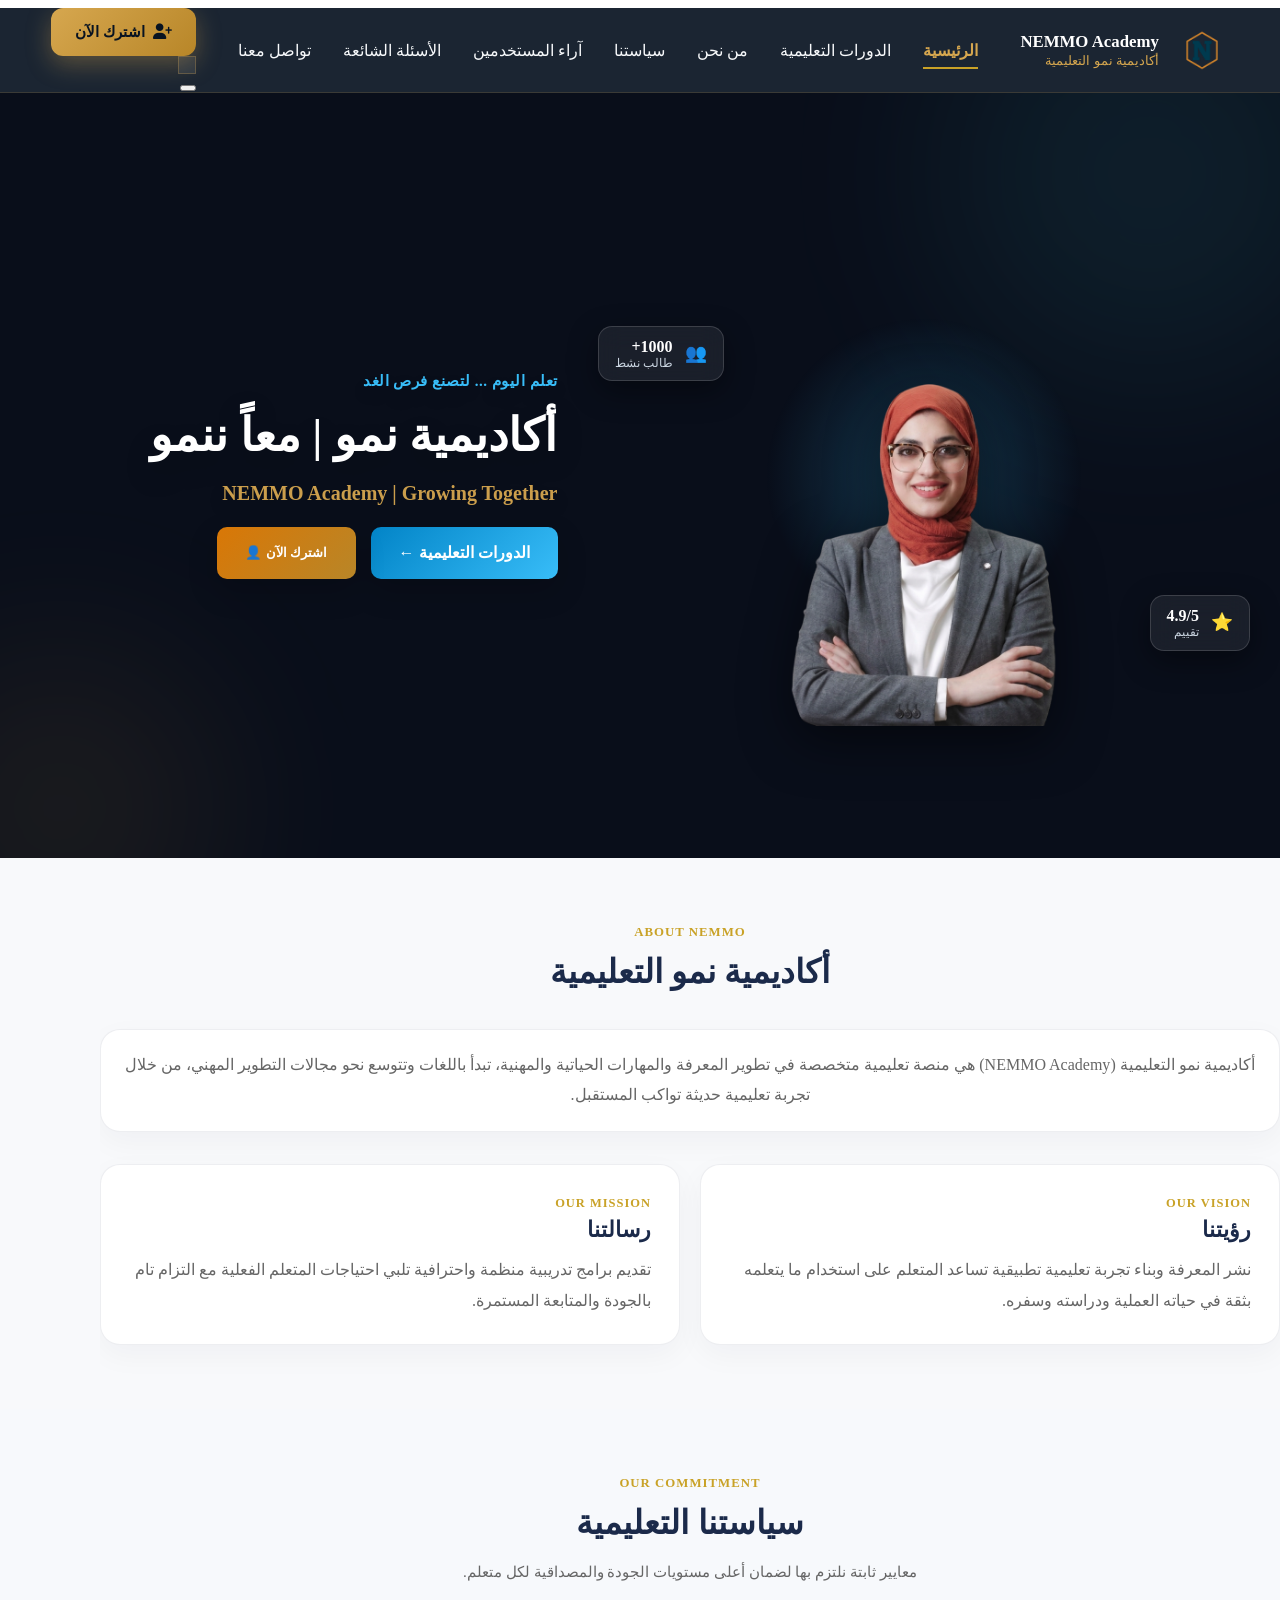
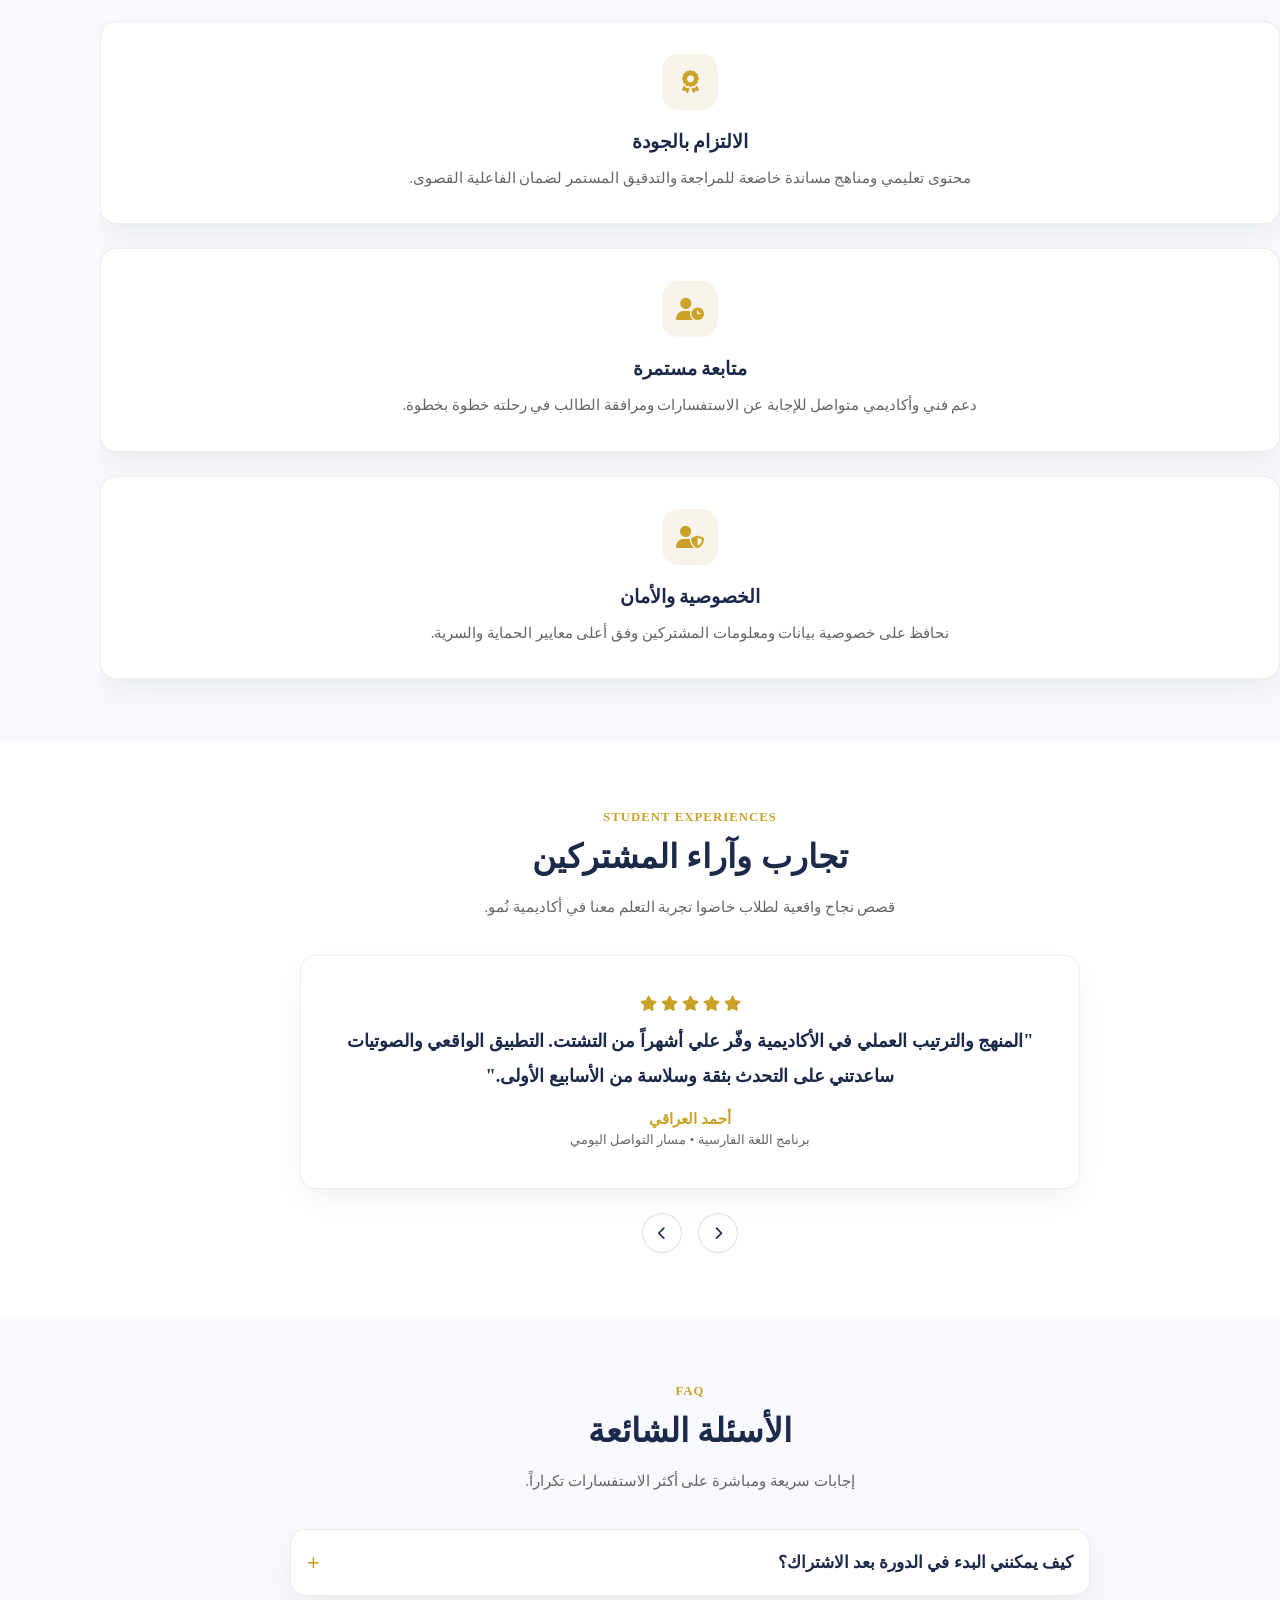
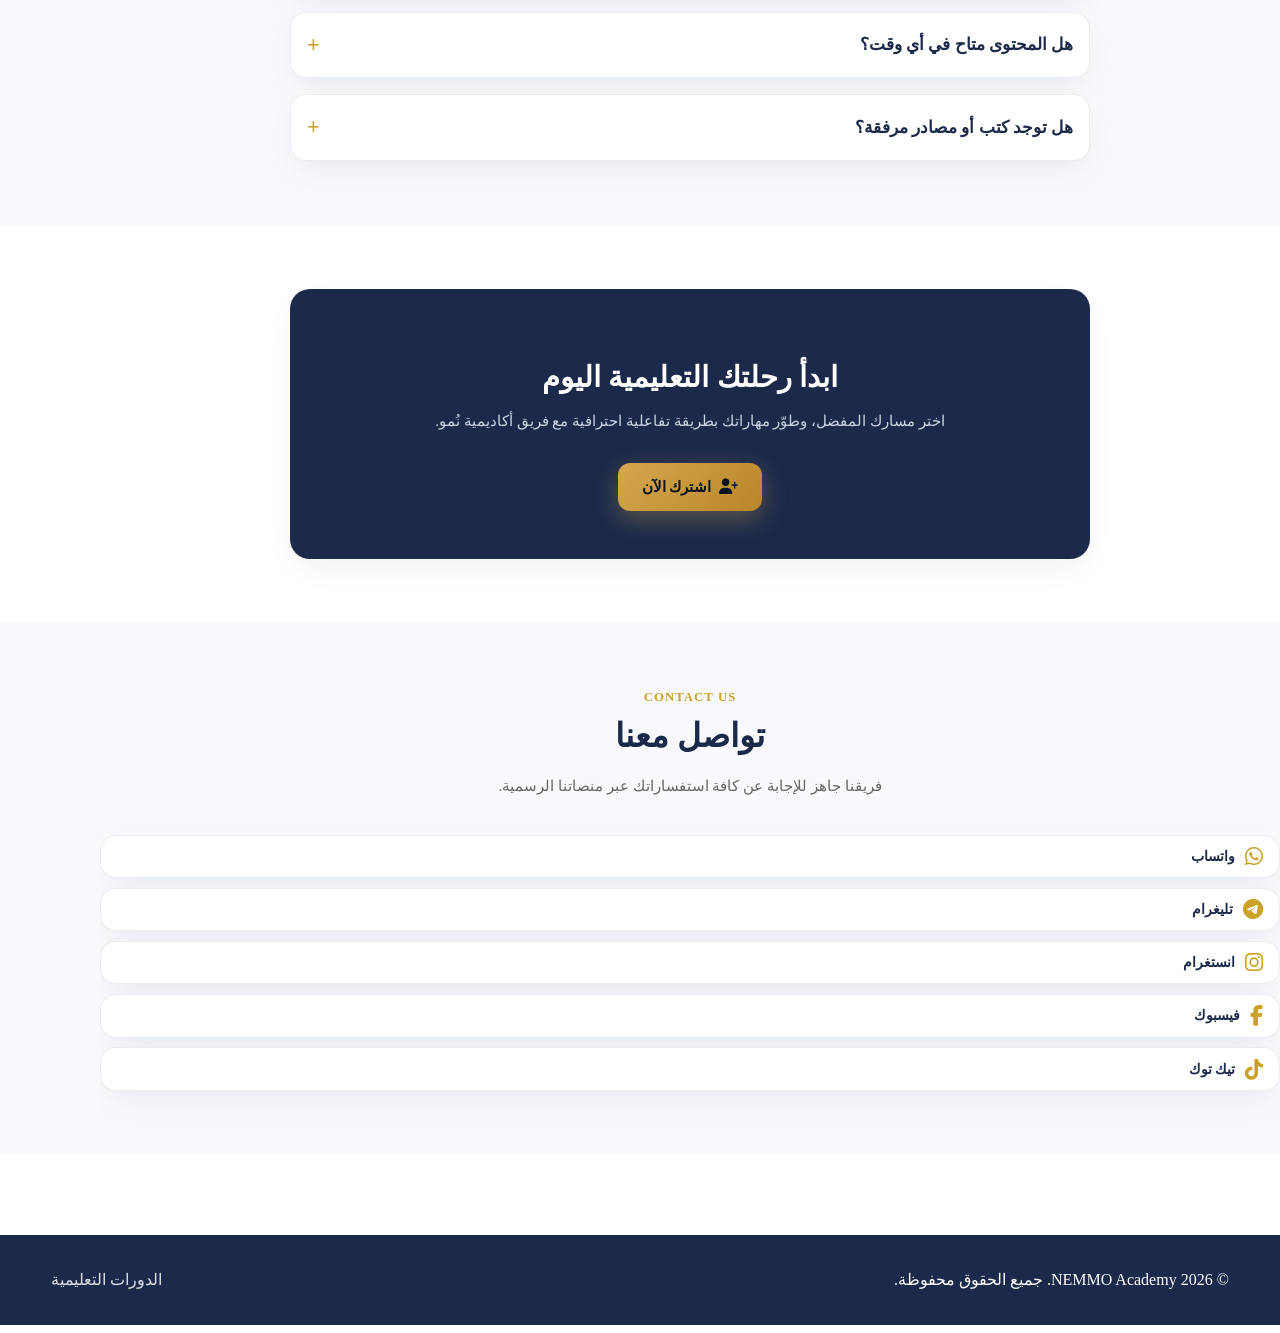
==== commit f1aed21f: "Replace home hero with the requested cinematic hero-section layout" ====
--- a/index.html
+++ b/index.html
@@ -29,9 +29,15 @@
   <style>
     .hero-section {
       position: relative;
-      padding: 60px 0;
-      background-color: #0b132b;
+      width: 100%;
+      min-height: 85vh;
+      background: #090e1a;
+      display: flex;
+      align-items: center;
+      justify-content: center;
+      padding: 40px 20px;
       overflow: hidden;
+      direction: rtl;
     }
 
     .hero-section::before,
@@ -61,221 +67,240 @@
       background: rgba(214, 167, 79, 0.18);
     }
 
-    .hero-grid {
+    .hero-container {
+      max-width: 1200px;
+      width: 100%;
+      margin: 0 auto;
       display: grid;
-      grid-template-columns: 1fr 1fr;
+      grid-template-columns: 1.1fr 0.9fr;
       align-items: center;
-      gap: 40px;
+      gap: 50px;
       position: relative;
       z-index: 1;
     }
 
-    .hero-content {
-      text-align: center;
+    .hero-text-content {
+      display: flex;
+      flex-direction: column;
+      align-items: flex-start;
+      gap: 18px;
+      z-index: 2;
+    }
+
+    .hero-badge-tag {
+      color: #38bdf8;
+      font-size: 15px;
+      font-weight: 600;
+      letter-spacing: 0.5px;
+      text-shadow: 0 8px 18px rgba(0, 0, 0, 0.18);
+    }
+
+    .hero-main-title {
       color: #ffffff;
-      padding: 1rem;
-    }
-
-    .hero-subtitle {
-      display: inline-block;
-      color: rgba(68, 194, 204, 0.95);
-      font-size: 0.95rem;
-      font-weight: 700;
-      letter-spacing: 0.04em;
-      margin-bottom: 0.75rem;
+      font-size: 46px;
+      font-weight: 800;
+      line-height: 1.2;
+      margin: 0;
+      text-shadow: 0 12px 28px rgba(0, 0, 0, 0.22);
+    }
+
+    .hero-sub-title {
+      color: rgba(214, 167, 79, 0.95);
+      font-size: 20px;
+      font-weight: 600;
+      margin: 0;
       text-shadow: 0 8px 18px rgba(0, 0, 0, 0.18);
     }
 
-    .hero-title {
-      margin: 0;
-      font-size: clamp(2.2rem, 4.8vw, 4.15rem);
-      line-height: 1.18;
-      font-weight: 800;
-      color: #ffffff;
-      letter-spacing: -0.03em;
-      text-shadow: 0 12px 28px rgba(0, 0, 0, 0.22);
-    }
-
-    .hero-english-title {
-      margin: 0.9rem 0 0;
-      font-size: clamp(0.98rem, 1.4vw, 1.1rem);
-      line-height: 1.8;
-      color: rgba(214, 167, 79, 0.95);
-      font-weight: 600;
-      text-shadow: 0 8px 18px rgba(0, 0, 0, 0.18);
-    }
-
-    .hero-buttons {
-      display: flex;
-      justify-content: center;
-      gap: 1rem;
+    .hero-action-btns {
+      display: flex;
+      gap: 15px;
       flex-wrap: wrap;
-      margin-top: 1.6rem;
+      margin-top: 4px;
       direction: rtl;
     }
 
+    .btn-main,
     .btn-gold {
       display: inline-flex;
       align-items: center;
       justify-content: center;
       min-height: 52px;
-      padding: 0.85rem 1.35rem;
-      border-radius: 16px;
+      padding: 12px 28px;
+      border-radius: 10px;
+      text-decoration: none;
+      font-weight: 700;
+      transition: all 0.3s ease;
       border: 0;
-      background: linear-gradient(135deg, #d6a74f 0%, #b88628 100%);
-      color: #081321 !important;
-      font-family: inherit;
-      font-size: 0.98rem;
-      font-weight: 800;
-      text-decoration: none;
-      gap: 0.55rem;
-      box-shadow: 0 16px 34px rgba(214, 167, 79, 0.22), 0 0 18px rgba(214, 167, 79, 0.12);
-      transition: transform 0.25s ease, box-shadow 0.25s ease, filter 0.25s ease;
-    }
-
+      box-shadow: 0 12px 30px rgba(0, 0, 0, 0.18);
+    }
+
+    .btn-main {
+      background: linear-gradient(135deg, #0284c7 0%, #38bdf8 100%);
+      color: #ffffff !important;
+    }
+
+    .btn-gold {
+      background: linear-gradient(135deg, #d97706 0%, #b88628 100%);
+      color: #ffffff !important;
+      gap: 0.5rem;
+    }
+
+    .btn-main:hover,
     .btn-gold:hover {
       transform: translateY(-2px);
-      filter: brightness(1.02);
-    }
-
-    .hero-image-container {
+      filter: brightness(1.03);
+    }
+
+    .hero-visual-wrapper {
       position: relative;
       display: flex;
       justify-content: center;
       align-items: flex-end;
       width: 100%;
-      min-height: 480px;
-    }
-
-    .hero-glow {
+      min-height: 500px;
+    }
+
+    .glow-effect {
       position: absolute;
-      width: 340px;
-      height: 340px;
-      background: radial-gradient(circle, rgba(214, 167, 79, 0.34) 0%, rgba(214, 167, 79, 0.14) 38%, transparent 72%);
+      width: 320px;
+      height: 320px;
+      background: radial-gradient(circle, rgba(56, 189, 248, 0.25) 0%, rgba(0,0,0,0) 70%);
       top: 50%;
       left: 50%;
       transform: translate(-50%, -50%);
+      border-radius: 50%;
       z-index: 1;
-      filter: blur(10px);
-    }
-
-    .instructor-img {
-      width: 100%;
-      max-width: 450px;
-      height: auto;
+    }
+
+    .instructor-portrait {
+      height: 100% !important;
+      max-height: 480px !important;
+      width: auto !important;
       object-fit: contain;
       z-index: 2;
       position: relative;
-      filter: drop-shadow(0 10px 20px rgba(0, 0, 0, 0.3));
-    }
-
-    .floating-badge {
+      filter: drop-shadow(0 15px 25px rgba(0,0,0,0.5));
+    }
+
+    .glass-card {
       position: absolute;
       z-index: 3;
+      background: rgba(255, 255, 255, 0.07);
+      backdrop-filter: blur(12px);
+      -webkit-backdrop-filter: blur(12px);
+      border: 1px solid rgba(255, 255, 255, 0.15);
+      border-radius: 14px;
+      padding: 10px 16px;
       display: flex;
       align-items: center;
-      gap: 10px;
-      padding: 10px 16px;
-      border-radius: 16px;
-      background: rgba(255, 255, 255, 0.1);
-      border: 1px solid rgba(255, 255, 255, 0.18);
-      backdrop-filter: blur(10px);
-      -webkit-backdrop-filter: blur(10px);
+      gap: 12px;
+      box-shadow: 0 10px 30px rgba(0,0,0,0.4);
+    }
+
+    .card-info {
+      display: flex;
+      flex-direction: column;
+    }
+
+    .card-num {
       color: #ffffff;
-      box-shadow: 0 8px 32px rgba(0, 0, 0, 0.24);
-      min-width: 150px;
-    }
-
-    .badge-left {
-      bottom: 20%;
-      left: 5%;
-    }
-
-    .badge-right {
+      font-weight: 800;
+      font-size: 16px;
+      line-height: 1.2;
+    }
+
+    .card-label {
+      color: #cbd5e1;
+      font-size: 12px;
+      line-height: 1.2;
+    }
+
+    .card-rating {
+      bottom: 15%;
+      right: -10px;
+    }
+
+    .card-students {
       top: 20%;
-      right: 5%;
-    }
-
-    .badge-icon {
+      left: -10px;
+    }
+
+    .card-icon {
       font-size: 1.1rem;
       color: #d6a74f;
       flex-shrink: 0;
     }
 
-    .badge-text {
-      display: flex;
-      flex-direction: column;
-      line-height: 1.2;
-    }
-
-    .badge-text strong {
-      font-size: 1.05rem;
-      font-weight: 800;
-    }
-
-    .badge-text small {
-      font-size: 0.78rem;
-      color: rgba(255, 255, 255, 0.82);
-      margin-top: 0.15rem;
-    }
-
-    @media (max-width: 768px) {
-      .hero-section {
-        padding: 46px 0;
-      }
-
-      .hero-grid {
+    @media (max-width: 991px) {
+      .hero-container {
         grid-template-columns: 1fr;
-        gap: 24px;
         text-align: center;
-      }
-
-      .hero-content {
-        padding: 0;
-      }
-
-      .hero-image-container {
+        gap: 35px;
+      }
+
+      .hero-text-content {
+        align-items: center;
+      }
+
+      .hero-main-title {
+        font-size: 32px;
+      }
+
+      .hero-sub-title {
+        font-size: 18px;
+      }
+
+      .hero-action-btns {
+        justify-content: center;
+      }
+
+      .hero-visual-wrapper {
         min-height: 380px;
         margin-top: 10px;
       }
 
-      .instructor-img {
-        max-width: 320px;
-      }
-
-      .badge-left {
-        bottom: 10%;
-        left: 2%;
-      }
-
-      .badge-right {
+      .instructor-portrait {
+        max-height: 360px !important;
+      }
+
+      .card-rating {
+        bottom: 5%;
+        right: 5%;
+      }
+
+      .card-students {
         top: 10%;
-        right: 2%;
-      }
-
-      .floating-badge {
+        left: 5%;
+      }
+    }
+
+    @media (max-width: 480px) {
+      .hero-main-title {
+        font-size: clamp(1.95rem, 8vw, 2.75rem);
+      }
+
+      .hero-sub-title {
+        font-size: 0.92rem;
+      }
+
+      .hero-badge-tag {
+        font-size: 0.85rem;
+      }
+
+      .glass-card {
         min-width: 128px;
         padding: 9px 12px;
       }
 
-      .hero-buttons {
+      .hero-action-btns {
         flex-direction: column;
         align-items: center;
       }
 
-      .hero-buttons .btn,
-      .hero-buttons .btn-gold {
+      .hero-action-btns .btn-main,
+      .hero-action-btns .btn-gold {
         width: min(100%, 320px);
-      }
-    }
-
-    @media (max-width: 480px) {
-      .hero-title {
-        font-size: clamp(1.95rem, 8vw, 2.75rem);
-      }
-
-      .hero-english-title {
-        font-size: 0.92rem;
       }
     }
   </style>
@@ -310,34 +335,32 @@
 </header>
 <main id='mainContent'>
 <section class='hero-section' id='hero'>
-  <div class='container'>
-    <div class='hero-grid'>
-      <div class='hero-image-container' aria-hidden='true'>
-        <div class='hero-glow'></div>
-        <img src='assets/images/zahraa-instructor.png' onerror="this.onerror=null;this.src='assets/images/teacher.jpg'" alt='الأستاذة زهراء سعد أحمد' class='instructor-img' loading='eager'>
-        <div class='floating-badge badge-left'>
-          <span class='badge-icon'>&#11088;</span>
-          <div class='badge-text'>
-            <strong>4.9/5</strong>
-            <small>تقييم</small>
-          </div>
-        </div>
-        <div class='floating-badge badge-right'>
-          <span class='badge-icon'>&#128101;</span>
-          <div class='badge-text'>
-            <strong>+1000</strong>
-            <small>طالب نشط</small>
-          </div>
+  <div class='hero-container'>
+    <div class='hero-visual-wrapper' aria-hidden='true'>
+      <div class='glow-effect'></div>
+      <img src='assets/images/zahraa-instructor.png' onerror="this.onerror=null;this.src='assets/images/teacher.jpg'" alt='أستاذة زهراء' class='instructor-portrait' loading='eager'>
+      <div class='glass-card card-rating'>
+        <span class='card-icon'>&#11088;</span>
+        <div class='card-info'>
+          <span class='card-num'>4.9/5</span>
+          <span class='card-label'>تقييم</span>
         </div>
       </div>
-      <div class='hero-content'>
-        <span class='hero-subtitle'>تعلم اليوم ... لتصنع فرص الغد</span>
-        <h1 class='hero-title'>أكاديمية نمو | معاً ننمو</h1>
-        <p class='hero-english-title'>NEMMO Academy | Growing Together</p>
-        <div class='hero-buttons'>
-          <a href='programs.html' class='btn btn-primary'>الدورات التعليمية &larr;</a>
-          <button type='button' class='btn btn-gold js-open-registration' data-program='عام - أكاديمية نُمو'>اشترك الآن &#128100;</button>
+      <div class='glass-card card-students'>
+        <span class='card-icon'>&#128101;</span>
+        <div class='card-info'>
+          <span class='card-num'>1000+</span>
+          <span class='card-label'>طالب نشط</span>
         </div>
+      </div>
+    </div>
+    <div class='hero-text-content'>
+      <span class='hero-badge-tag'>تعلم اليوم ... لتصنع فرص الغد</span>
+      <h1 class='hero-main-title'>أكاديمية نمو | معاً ننمو</h1>
+      <p class='hero-sub-title'>NEMMO Academy | Growing Together</p>
+      <div class='hero-action-btns'>
+        <a href='programs.html' class='btn-main'>الدورات التعليمية &larr;</a>
+        <button type='button' class='btn-gold js-open-registration' data-program='عام - أكاديمية نُمو'>اشترك الآن &#128100;</button>
       </div>
     </div>
   </div>
@@ -400,5 +423,44 @@
 <div class='cert-lightbox' id='certLightbox' aria-hidden='true'><div class='cert-lightbox__backdrop js-close-cert'></div><div class='cert-lightbox__content' role='dialog' aria-modal='true'><button type='button' class='cert-lightbox__close js-close-cert' aria-label='إغلاق'><i data-lucide='x'></i></button><div class='cert-lightbox__body'><div class='cert-zoom-container' id='certZoomContainer'><img id='certLightboxImg' src='' alt='وثيقة معتمدة'></div><div class='cert-lightbox__footer'><p class='cert-lightbox__caption' id='certLightboxCaption'></p><span class='cert-zoom-hint'><i data-lucide='zoom-in'></i> اضغط على الصورة للتكبير / التصغير</span></div></div></div></div>
 <script src='https://unpkg.com/lucide@latest'></script>
 <script src='assets/js/main.js'></script>
+<script>
+document.addEventListener('DOMContentLoaded',function(){
+  if(typeof lucide!=='undefined'){lucide.createIcons();}
+  const stepNodes=document.querySelectorAll('.journey-step-node');
+  const slides=document.querySelectorAll('.journey-slide');
+  const stepCurrentSpan=document.getElementById('journeyStepCurrent');
+  const progressFill=document.getElementById('journeyProgressFill');
+  const nextBtn=document.getElementById('journeyNext');
+  const prevBtn=document.getElementById('journeyPrev');
+  let currentStepIndex=0; const totalSteps=stepNodes.length; let autoPlayTimer=null;
+  function goToStep(index){if(index<0) index=totalSteps-1; if(index>=totalSteps) index=0; currentStepIndex=index; stepNodes.forEach((node,idx)=>node.classList.toggle('is-active',idx===index)); slides.forEach((slide,idx)=>slide.classList.toggle('is-active',idx===index)); if(stepCurrentSpan){stepCurrentSpan.textContent=String(index+1).padStart(2,'0');} if(progressFill){progressFill.style.width=((index+1)/totalSteps)*100+'%';}}
+  function startAutoPlay(){stopAutoPlay(); autoPlayTimer=setInterval(()=>goToStep(currentStepIndex+1),4000);}
+  function stopAutoPlay(){if(autoPlayTimer) clearInterval(autoPlayTimer);}
+  stepNodes.forEach(node=>node.addEventListener('click',function(){goToStep(parseInt(this.getAttribute('data-step'),10)); startAutoPlay();}));
+  if(nextBtn){nextBtn.addEventListener('click',()=>{goToStep(currentStepIndex+1); startAutoPlay();});}
+  if(prevBtn){prevBtn.addEventListener('click',()=>{goToStep(currentStepIndex-1); startAutoPlay();});}
+  startAutoPlay();
+  const packagesData={'1':{title:'باقة الأساسيات',desc:'لمن يريد بدء تعلم الفارسية من الصفر بطريقة منهجية وصحيحة.',outcome:'تأسيس الطالب للانتقال إلى مستويات أعلى، والقدرة على قراءة وكتابة الجمل الأساسية بنطق سليم.',topics:['الحروف والنطق ومخارج الأصوات الفارسية.','تركيب الكلمات وبناء الجمل البسيطة.','قواعد تصريف الأفعال في الحاضر والماضي.','الأرقام والأيام والتعريف بالنفس.']},'2':{title:'باقة التواصل اليومي',desc:'لمن هدفه التحدث بالفارسية واستخدامها في المحادثات والحياة اليومية.',outcome:'تكوين الجمل والتحدث بطلاقة وثقة في كافة مواقف التواصل الاجتماعي.',topics:['المحادثات في الأسواق والمطاعم والأماكن العامة.','العبارات والاصطلاحات الشائعة عند الإيرانيين.','فهم اللهجة العامية والرد السريع بدون تردد.','التعبير عن المشاعر والآراء والاحتياجات اليومية.']},'3':{title:'باقة السياحة والسفر',desc:'لمن يحتاج اللغة أثناء السفر والرحلات العلاجية أو السياحية إلى إيران.',outcome:'الاستقلالية التامة في السفر وإدارة كافة الإجراءات بدون الحاجة إلى مترجم.',topics:['محادثات المطارات، سيارات الأجرة، والفنادق.','مصطلحات المراجعات الطبية والمستشفيات وشرح الأعراض.','التسوق والمفاصلة بالأسعار والصرافة.','إرشادات الطرق والتنقل بين المدن.']},'4':{title:'باقة التجارة العامة',desc:'لأصحاب الأعمال والتجار ومن يحتاج الفارسية في الاستيراد والتصدير.',outcome:'إتقان لغة المال والتفاوض التجاري والتعامل الاحترافي مع الشركات والموردين.',topics:['المصطلحات التجارية، العقود، والمراسلات الرسمية.','محادثات التفاوض على الأسعار وشروط الدفع والشحن.','التواصل عبر الواتساب والإيميل مع الشركات الإيرانية.','إدارة الجلسات والاجتماعات التجارية.']},'5':{title:'باقة التعليم والدراسة',desc:'للطلاب والباحثين الراغبين بالدراسة في الجامعات الإيرانية.',outcome:'القدرة على استيعاب المحاضرات، وكتابة البحوث، والتواصل الأكاديمي الممتاز.',topics:['المصطلحات الأكاديمية والجامعية المشتركة.','فهم المحاضرات التخصصية وتلخيص الدروس.','مخاطبة الأساتذة والعمادات وكتابة الرسائل الأكاديمية.','التعامل مع بيئة السكن والأنشطة الطلابية.']},'6':{title:'باقة الزوار والمواكب',desc:'لخدمة الزوار وأصحاب المواكب للتواصل المباشر مع الزائرين الإيرانيين.',outcome:'إدارة مواقف الاستقبال والضيافة والتوجيه والإرشاد اليومي بكل سلاسة ويسر.',topics:['عبارات الترحيب، الضيافة، وتلبية احتياجات الزائر.','توجيه الطرق، الإسعافات الأولية، ومساعدة المفقودين.','الحوارات الدينية والشعائرية والتنظيمية.','المحادثات السريعة والمباشرة في المواكب الحسينية.']},vip:{title:'باقة VIP الشاملة',desc:'الحل المتكامل الشامل لجميع المستويات والتخصصات في مكان واحد.',outcome:'إتقان شامل للغة الفارسية في المحادثة، السياحة، التجارة، والدراسة.',topics:['الوصول لكافة المحاضرات الـ 70 والمسارات الستة بالكامل.','كتابا القواعد والمحادثة مطبوعان مع التوصيل المجاني.','متابعة واستشارات فردية مع الأستاذة زهراء لمدة 6 أشهر.','شهادة إتمام معتمدة من الأكاديمية.']}};
+  const pkgModal=document.getElementById('packageDetailsModal');
+  const openPkgBtns=document.querySelectorAll('.js-open-pkg-modal');
+  const closePkgBtns=document.querySelectorAll('.js-close-pkg-modal');
+  function closePackageModal(){if(!pkgModal) return; pkgModal.classList.remove('is-open'); document.body.style.overflow='';}
+  openPkgBtns.forEach(btn=>btn.addEventListener('click',function(){const pkgId=this.getAttribute('data-pkg-id'); const data=packagesData[pkgId]; if(!data||!pkgModal) return; const title=document.getElementById('packageDetailsTitle'); const desc=document.getElementById('modalDescription'); const outcome=document.getElementById('modalOutcome'); const list=document.getElementById('modalTopicsList'); const subBtn=document.getElementById('modalSubscribeBtn'); if(title) title.textContent=data.title; if(desc) desc.textContent=data.desc; if(outcome) outcome.textContent=data.outcome; if(list){list.innerHTML=''; data.topics.forEach(t=>{const li=document.createElement('li'); li.innerHTML='<i data-lucide=\'check\'></i> '+t; list.appendChild(li);});} if(subBtn){subBtn.setAttribute('data-track',data.title);} if(typeof lucide!=='undefined'){lucide.createIcons();} pkgModal.classList.add('is-open'); document.body.style.overflow='hidden';}));
+  closePkgBtns.forEach(btn=>btn.addEventListener('click',closePackageModal));
+  if(pkgModal){pkgModal.addEventListener('click',function(e){if(e.target===pkgModal||e.target.classList.contains('registration-modal__overlay')){closePackageModal();}});}
+  const certLightbox=document.getElementById('certLightbox');
+  const certImg=document.getElementById('certLightboxImg');
+  const certCaption=document.getElementById('certLightboxCaption');
+  const certContainer=document.getElementById('certZoomContainer');
+  const viewCertBtns=document.querySelectorAll('.js-view-cert');
+  const closeCertBtns=document.querySelectorAll('.js-close-cert');
+  function closeCertLightbox(){if(!certLightbox) return; certLightbox.classList.remove('is-open'); document.body.style.overflow=''; if(certImg) certImg.src='';}
+  viewCertBtns.forEach(btn=>btn.addEventListener('click',function(){const src=this.getAttribute('data-cert-src'); const title=this.getAttribute('data-cert-title'); if(certImg) certImg.src=src||''; if(certCaption) certCaption.textContent=title||''; if(certContainer) certContainer.classList.remove('is-zoomed'); if(certLightbox){certLightbox.classList.add('is-open'); document.body.style.overflow='hidden';}}));
+  closeCertBtns.forEach(btn=>btn.addEventListener('click',closeCertLightbox));
+  if(certContainer){certContainer.addEventListener('click',function(){this.classList.toggle('is-zoomed');});}
+  if(certLightbox){certLightbox.addEventListener('click',function(e){if(e.target===certLightbox||e.target.classList.contains('cert-lightbox__backdrop')){closeCertLightbox();}});}
+  document.addEventListener('keydown',function(e){if(e.key==='Escape'){closePackageModal(); closeCertLightbox();}});
+});
+</script>
 </body>
 </html>
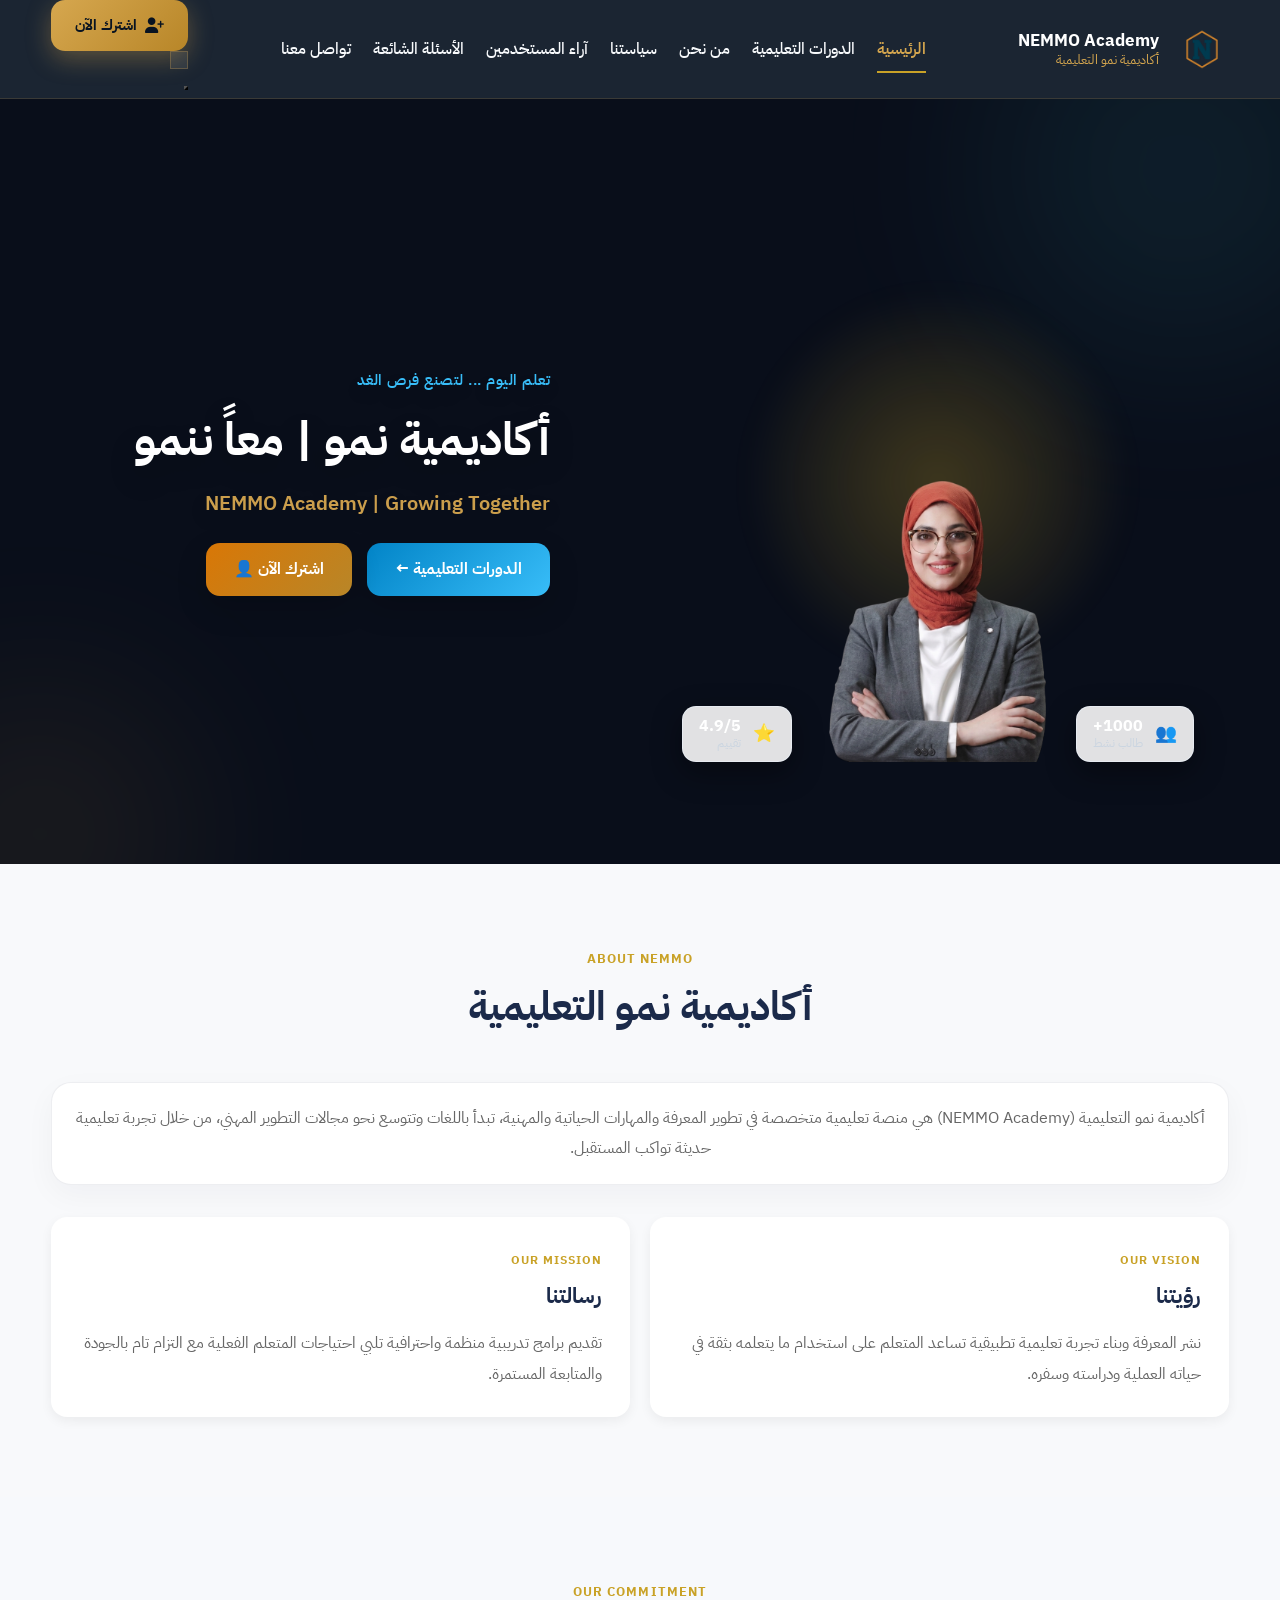
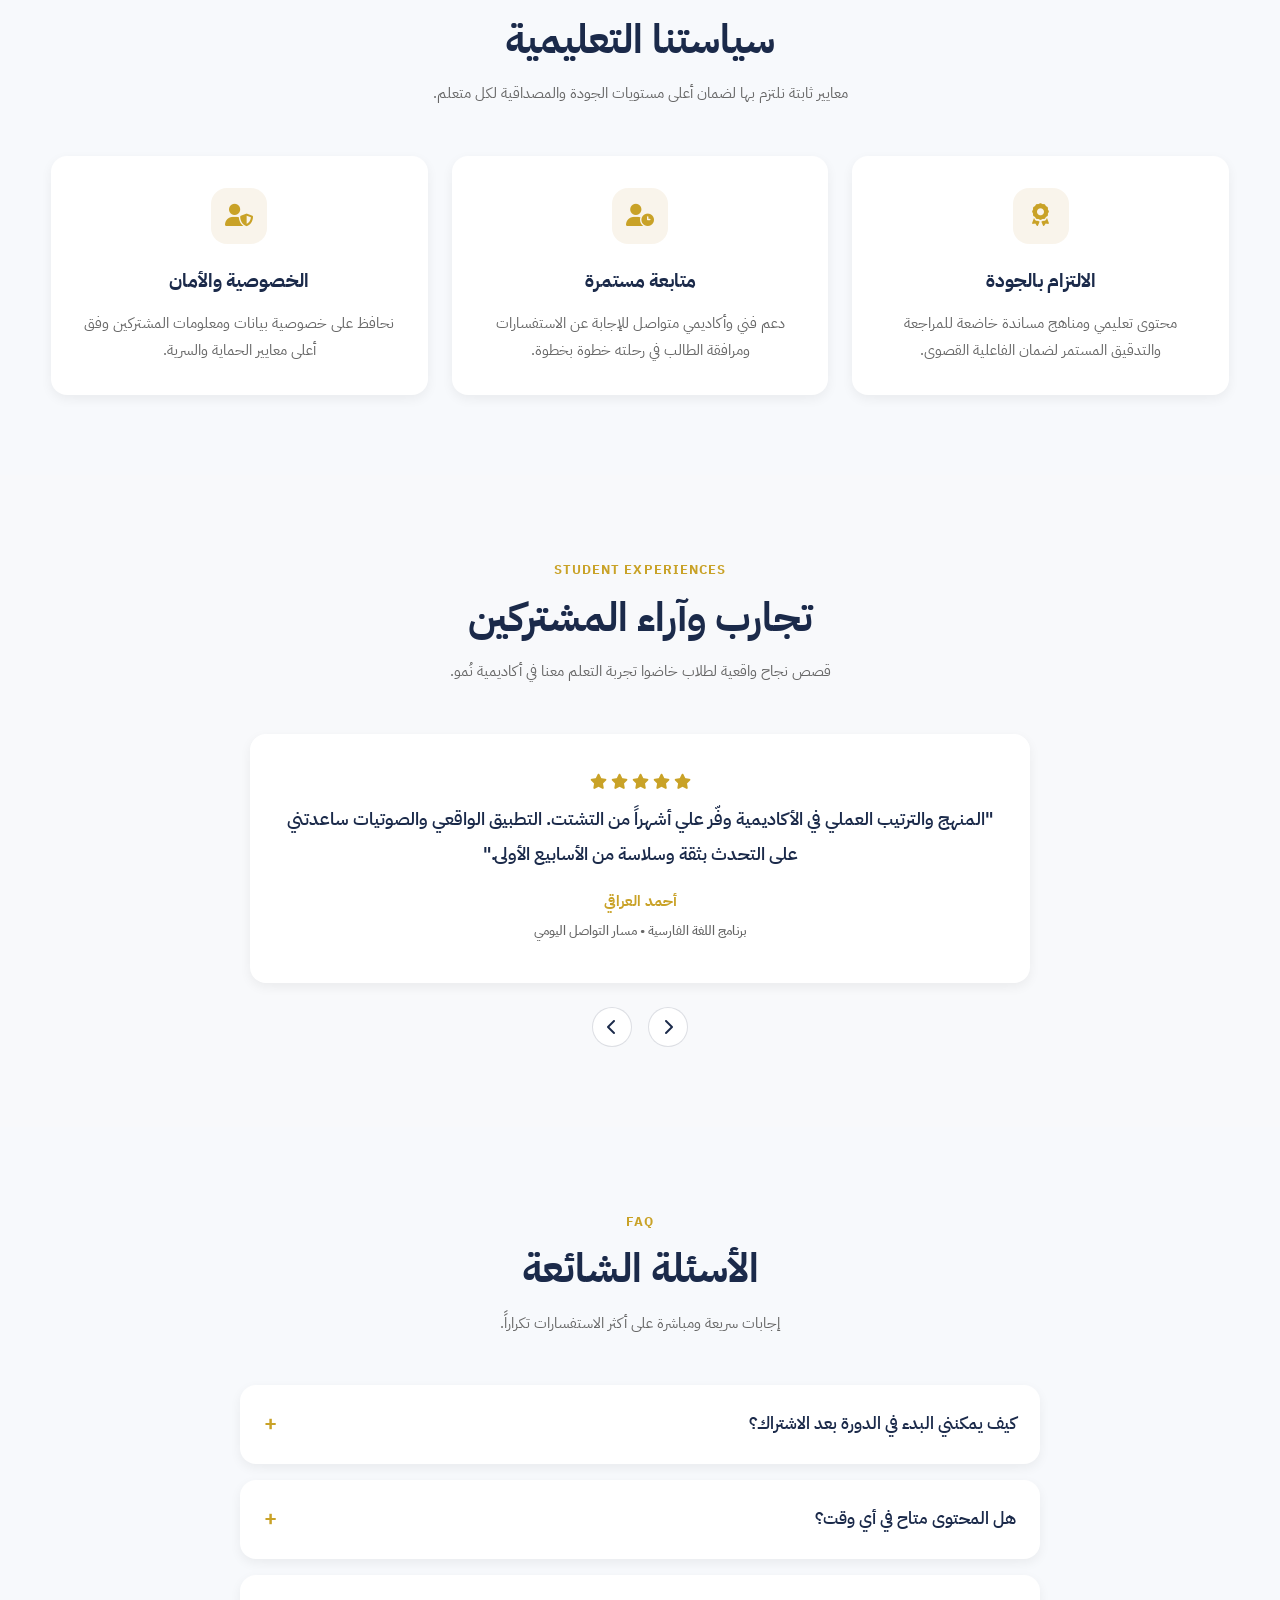
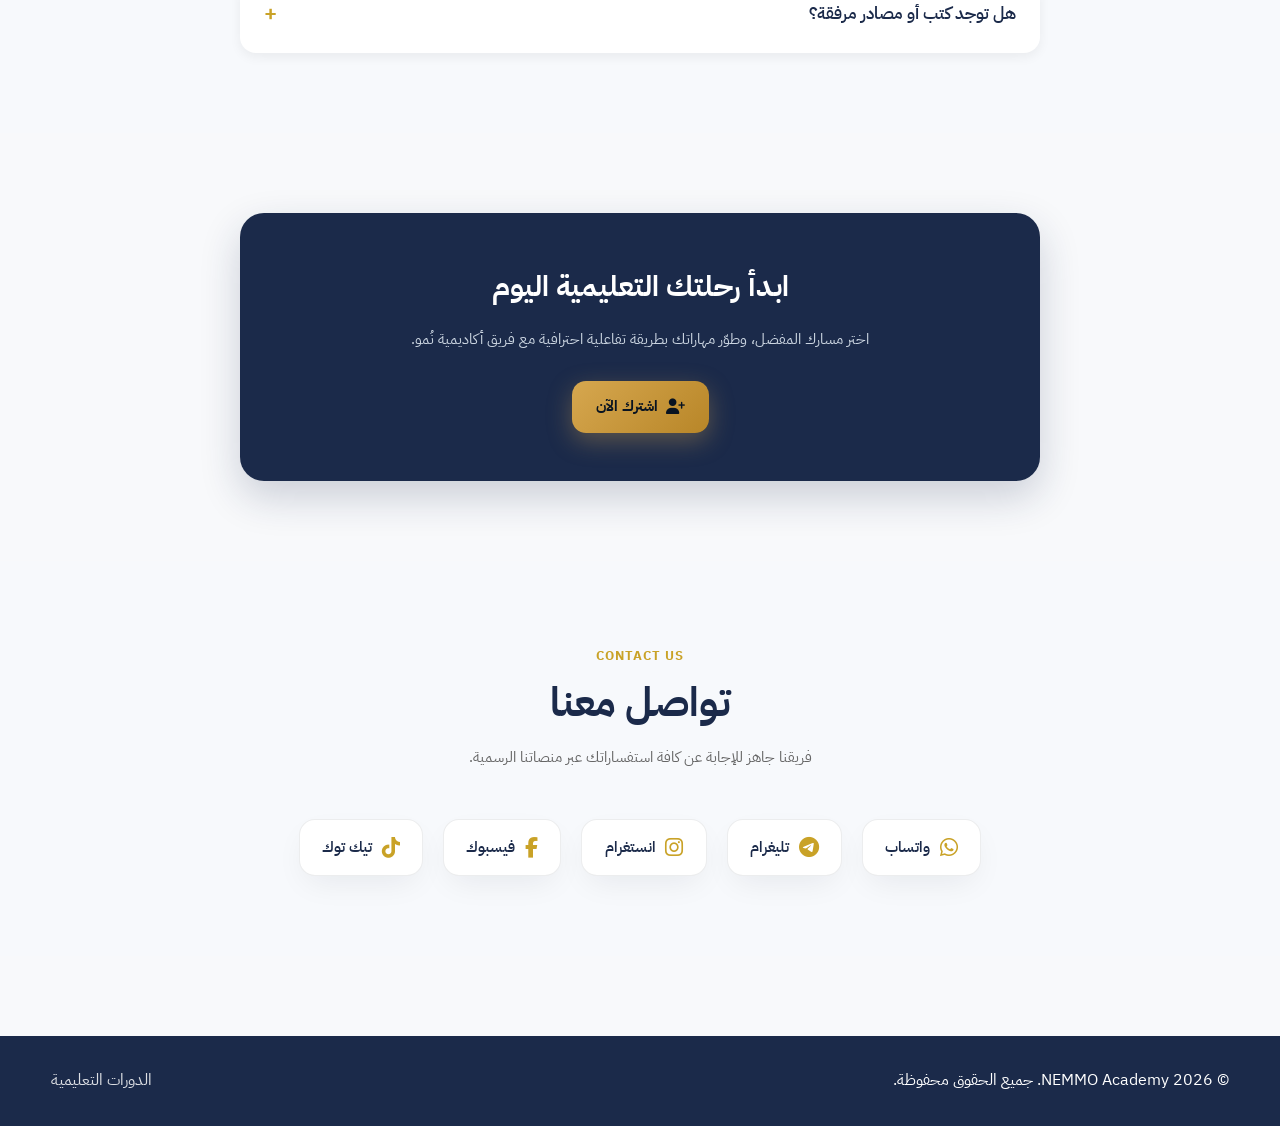
==== commit f2118989: "Fix centering and video errors, reorganize assets - Centering: index.html and the Persian page did n" ====
--- a/index.html
+++ b/index.html
@@ -21,11 +21,15 @@
   <link rel='preconnect' href='https://fonts.gstatic.com' crossorigin>
   <link href='https://fonts.googleapis.com/css2?family=IBM+Plex+Sans+Arabic:wght@300;400;500;600;700;800&display=swap' rel='stylesheet'>
   <link rel='stylesheet' href='https://cdnjs.cloudflare.com/ajax/libs/font-awesome/6.5.1/css/all.min.css'>
-  <link rel='stylesheet' href='assets/css/variables.css'>
-  <link rel='stylesheet' href='assets/css/layout.css'>
-  <link rel='stylesheet' href='assets/css/components.css'>
-  <link rel='stylesheet' href='assets/css/home.css'>
-  <link rel='stylesheet' href='assets/css/mobile-fixes.css'>
+  <link rel='stylesheet' href='assets/css/base/variables.css'>
+  <link rel='stylesheet' href='assets/css/responsive/mobile-fix.css'>
+  <link rel='stylesheet' href='assets/css/responsive/phone-fix.css'>
+  <link rel='stylesheet' href='assets/css/responsive/persian-override.css'>
+  <link rel='stylesheet' href='assets/css/core/layout.css'>
+  <link rel='stylesheet' href='assets/css/core/components.css'>
+  <link rel='stylesheet' href='assets/css/base/main.css'>
+  <link rel='stylesheet' href='assets/css/pages/home.css'>
+  <link rel='stylesheet' href='assets/css/responsive/mobile-fixes.css'>
   <style>
     .hero-section {
       position: relative;
@@ -440,26 +444,6 @@
   if(nextBtn){nextBtn.addEventListener('click',()=>{goToStep(currentStepIndex+1); startAutoPlay();});}
   if(prevBtn){prevBtn.addEventListener('click',()=>{goToStep(currentStepIndex-1); startAutoPlay();});}
   startAutoPlay();
-  const packagesData={'1':{title:'باقة الأساسيات',desc:'لمن يريد بدء تعلم الفارسية من الصفر بطريقة منهجية وصحيحة.',outcome:'تأسيس الطالب للانتقال إلى مستويات أعلى، والقدرة على قراءة وكتابة الجمل الأساسية بنطق سليم.',topics:['الحروف والنطق ومخارج الأصوات الفارسية.','تركيب الكلمات وبناء الجمل البسيطة.','قواعد تصريف الأفعال في الحاضر والماضي.','الأرقام والأيام والتعريف بالنفس.']},'2':{title:'باقة التواصل اليومي',desc:'لمن هدفه التحدث بالفارسية واستخدامها في المحادثات والحياة اليومية.',outcome:'تكوين الجمل والتحدث بطلاقة وثقة في كافة مواقف التواصل الاجتماعي.',topics:['المحادثات في الأسواق والمطاعم والأماكن العامة.','العبارات والاصطلاحات الشائعة عند الإيرانيين.','فهم اللهجة العامية والرد السريع بدون تردد.','التعبير عن المشاعر والآراء والاحتياجات اليومية.']},'3':{title:'باقة السياحة والسفر',desc:'لمن يحتاج اللغة أثناء السفر والرحلات العلاجية أو السياحية إلى إيران.',outcome:'الاستقلالية التامة في السفر وإدارة كافة الإجراءات بدون الحاجة إلى مترجم.',topics:['محادثات المطارات، سيارات الأجرة، والفنادق.','مصطلحات المراجعات الطبية والمستشفيات وشرح الأعراض.','التسوق والمفاصلة بالأسعار والصرافة.','إرشادات الطرق والتنقل بين المدن.']},'4':{title:'باقة التجارة العامة',desc:'لأصحاب الأعمال والتجار ومن يحتاج الفارسية في الاستيراد والتصدير.',outcome:'إتقان لغة المال والتفاوض التجاري والتعامل الاحترافي مع الشركات والموردين.',topics:['المصطلحات التجارية، العقود، والمراسلات الرسمية.','محادثات التفاوض على الأسعار وشروط الدفع والشحن.','التواصل عبر الواتساب والإيميل مع الشركات الإيرانية.','إدارة الجلسات والاجتماعات التجارية.']},'5':{title:'باقة التعليم والدراسة',desc:'للطلاب والباحثين الراغبين بالدراسة في الجامعات الإيرانية.',outcome:'القدرة على استيعاب المحاضرات، وكتابة البحوث، والتواصل الأكاديمي الممتاز.',topics:['المصطلحات الأكاديمية والجامعية المشتركة.','فهم المحاضرات التخصصية وتلخيص الدروس.','مخاطبة الأساتذة والعمادات وكتابة الرسائل الأكاديمية.','التعامل مع بيئة السكن والأنشطة الطلابية.']},'6':{title:'باقة الزوار والمواكب',desc:'لخدمة الزوار وأصحاب المواكب للتواصل المباشر مع الزائرين الإيرانيين.',outcome:'إدارة مواقف الاستقبال والضيافة والتوجيه والإرشاد اليومي بكل سلاسة ويسر.',topics:['عبارات الترحيب، الضيافة، وتلبية احتياجات الزائر.','توجيه الطرق، الإسعافات الأولية، ومساعدة المفقودين.','الحوارات الدينية والشعائرية والتنظيمية.','المحادثات السريعة والمباشرة في المواكب الحسينية.']},vip:{title:'باقة VIP الشاملة',desc:'الحل المتكامل الشامل لجميع المستويات والتخصصات في مكان واحد.',outcome:'إتقان شامل للغة الفارسية في المحادثة، السياحة، التجارة، والدراسة.',topics:['الوصول لكافة المحاضرات الـ 70 والمسارات الستة بالكامل.','كتابا القواعد والمحادثة مطبوعان مع التوصيل المجاني.','متابعة واستشارات فردية مع الأستاذة زهراء لمدة 6 أشهر.','شهادة إتمام معتمدة من الأكاديمية.']}};
-  const pkgModal=document.getElementById('packageDetailsModal');
-  const openPkgBtns=document.querySelectorAll('.js-open-pkg-modal');
-  const closePkgBtns=document.querySelectorAll('.js-close-pkg-modal');
-  function closePackageModal(){if(!pkgModal) return; pkgModal.classList.remove('is-open'); document.body.style.overflow='';}
-  openPkgBtns.forEach(btn=>btn.addEventListener('click',function(){const pkgId=this.getAttribute('data-pkg-id'); const data=packagesData[pkgId]; if(!data||!pkgModal) return; const title=document.getElementById('packageDetailsTitle'); const desc=document.getElementById('modalDescription'); const outcome=document.getElementById('modalOutcome'); const list=document.getElementById('modalTopicsList'); const subBtn=document.getElementById('modalSubscribeBtn'); if(title) title.textContent=data.title; if(desc) desc.textContent=data.desc; if(outcome) outcome.textContent=data.outcome; if(list){list.innerHTML=''; data.topics.forEach(t=>{const li=document.createElement('li'); li.innerHTML='<i data-lucide=\'check\'></i> '+t; list.appendChild(li);});} if(subBtn){subBtn.setAttribute('data-track',data.title);} if(typeof lucide!=='undefined'){lucide.createIcons();} pkgModal.classList.add('is-open'); document.body.style.overflow='hidden';}));
-  closePkgBtns.forEach(btn=>btn.addEventListener('click',closePackageModal));
-  if(pkgModal){pkgModal.addEventListener('click',function(e){if(e.target===pkgModal||e.target.classList.contains('registration-modal__overlay')){closePackageModal();}});}
-  const certLightbox=document.getElementById('certLightbox');
-  const certImg=document.getElementById('certLightboxImg');
-  const certCaption=document.getElementById('certLightboxCaption');
-  const certContainer=document.getElementById('certZoomContainer');
-  const viewCertBtns=document.querySelectorAll('.js-view-cert');
-  const closeCertBtns=document.querySelectorAll('.js-close-cert');
-  function closeCertLightbox(){if(!certLightbox) return; certLightbox.classList.remove('is-open'); document.body.style.overflow=''; if(certImg) certImg.src='';}
-  viewCertBtns.forEach(btn=>btn.addEventListener('click',function(){const src=this.getAttribute('data-cert-src'); const title=this.getAttribute('data-cert-title'); if(certImg) certImg.src=src||''; if(certCaption) certCaption.textContent=title||''; if(certContainer) certContainer.classList.remove('is-zoomed'); if(certLightbox){certLightbox.classList.add('is-open'); document.body.style.overflow='hidden';}}));
-  closeCertBtns.forEach(btn=>btn.addEventListener('click',closeCertLightbox));
-  if(certContainer){certContainer.addEventListener('click',function(){this.classList.toggle('is-zoomed');});}
-  if(certLightbox){certLightbox.addEventListener('click',function(e){if(e.target===certLightbox||e.target.classList.contains('cert-lightbox__backdrop')){closeCertLightbox();}});}
-  document.addEventListener('keydown',function(e){if(e.key==='Escape'){closePackageModal(); closeCertLightbox();}});
 });
 </script>
 </body>
--- a/assets/css/base/variables.css
+++ b/assets/css/base/variables.css
@@ -0,0 +1,201 @@
+:root {
+
+    /* ==========================================
+       COLORS
+    ========================================== */
+
+    --primary-navy: #0D1B2A;
+    --accent-cyan: #00A8CC;
+    --bg-soft: #F4F7FA;
+    --shadow-soft: 0 12px 32px -8px rgba(13, 27, 42, 0.08);
+
+    --primary: #1B2A4A;
+    --primary-light: #24375F;
+
+    --accent: #C9A227;
+    --accent-hover: #B8921E;
+
+    --background: #F8F9FB;
+    --surface: #FFFFFF;
+
+    --text: #1E1E1E;
+    --text-light: #666666;
+
+    --border: #E5E7EB;
+
+    --success: #2E7D32;
+    --warning: #ED6C02;
+    --danger: #D32F2F;
+
+    /* ==========================================
+       TYPOGRAPHY
+    ========================================== */
+
+    --font-family:
+        "IBM Plex Sans Arabic",
+        system-ui,
+        -apple-system,
+        BlinkMacSystemFont,
+        "Segoe UI",
+        sans-serif;
+
+    --font-size-xs: .75rem;
+    --font-size-sm: .875rem;
+    --font-size-md: 1rem;
+    --font-size-lg: 1.125rem;
+    --font-size-xl: 1.5rem;
+    --font-size-2xl: 2rem;
+    --font-size-3xl: 3rem;
+
+    --font-light: 300;
+    --font-regular: 400;
+    --font-medium: 500;
+    --font-semibold: 600;
+    --font-bold: 700;
+
+    --line-height: 1.8;
+
+    /* ==========================================
+       SPACING
+    ========================================== */
+
+    --space-1: .5rem;
+    --space-2: 1rem;
+    --space-3: 1.5rem;
+    --space-4: 2rem;
+    --space-5: 3rem;
+    --space-6: 4rem;
+    --space-7: 6rem;
+
+    /* ==========================================
+       RADIUS
+    ========================================== */
+
+    --radius-sm: .5rem;
+    --radius-md: 1rem;
+    --radius-lg: 1.5rem;
+    --radius-pill: 999px;
+
+    /* ==========================================
+       SHADOWS
+    ========================================== */
+
+    --shadow-sm: 0 4px 12px rgba(0,0,0,.06);
+    --shadow-md: 0 12px 32px rgba(0,0,0,.08);
+    --shadow-lg: 0 24px 60px rgba(0,0,0,.12);
+
+    /* ==========================================
+       CONTAINER & TRANSITIONS
+    ========================================== */
+
+    --container-width: 1200px;
+    --transition: .3s ease;
+
+}
+
+/* ==========================================
+   DARK MODE OVERRIDES (FORCE DARK BACKS)
+========================================== */
+
+[data-theme="dark"] {
+    --background: #0B132B;
+    --surface: #1C2541;
+    --primary: #1B2A4A;
+    --primary-light: #24375F;
+    --text: #FFFFFF;
+    --text-light: #CBD5E1;
+    --border: #2A385B;
+    --shadow-sm: 0 4px 12px rgba(0,0,0,.3);
+    --shadow-md: 0 12px 32px rgba(0,0,0,.4);
+    --bg-soft: #0B132B;
+    --shadow-soft: 0 12px 32px -8px rgba(0, 0, 0, 0.35);
+}
+
+/* 1. إجبار كافة الخلفيات الرئيسية والأقسام وقسم الـ Hero على التحول للون الداكن */
+[data-theme="dark"] body,
+[data-theme="dark"] main,
+[data-theme="dark"] section,
+[data-theme="dark"] .section,
+[data-theme="dark"] .section-light,
+[data-theme="dark"] .hero,
+[data-theme="dark"] .hero-section,
+[data-theme="dark"] .about-hero,
+[data-theme="dark"] .about-section,
+[data-theme="dark"] .home-hero {
+    background-color: var(--background) !important;
+    background-image: none !important; /* إلغاء أي خلفيات صورية بيضاء إن وجدت */
+    color: var(--text) !important;
+}
+
+/* 2. إجبار العناصر المرتفعة والكروت على أخذ لون السطح الداكن (Surface) */
+[data-theme="dark"] .feature-card, 
+[data-theme="dark"] .package-card, 
+[data-theme="dark"] .testimonial, 
+[data-theme="dark"] .program-card, 
+[data-theme="dark"] .about-value, 
+[data-theme="dark"] .about-pillar,
+[data-theme="dark"] .site-header,
+[data-theme="dark"] .site-footer {
+    background-color: var(--surface) !important;
+    border-color: var(--border) !important;
+}
+
+/* 3. تصحيح تباين العناوين والنصوص لضمان وضوح القراءة */
+[data-theme="dark"] h1, 
+[data-theme="dark"] h2, 
+[data-theme="dark"] h3, 
+[data-theme="dark"] h4, 
+[data-theme="dark"] h5, 
+[data-theme="dark"] h6,
+[data-theme="dark"] .section-title h2,
+[data-theme="dark"] .program-card__title,
+[data-theme="dark"] .site-logo__title,
+[data-theme="dark"] .hero__title {
+    color: #FFFFFF !important;
+}
+
+[data-theme="dark"] p, 
+[data-theme="dark"] span, 
+[data-theme="dark"] .about-intro__text, 
+[data-theme="dark"] .program-card__description,
+[data-theme="dark"] .site-nav a,
+[data-theme="dark"] .hero__subtitle {
+    color: var(--text-light) !important;
+}
+
+[data-theme="dark"] .site-nav a:hover,
+[data-theme="dark"] .site-nav a[aria-current="page"] {
+    color: #FFFFFF !important;
+}
+
+/* 4. تعديل الأزرار الثانوية لتبدو واضحة في الوضع الداكن */
+[data-theme="dark"] .btn-secondary {
+    background-color: var(--surface) !important;
+    color: #FFFFFF !important;
+    border-color: var(--border) !important;
+}
+
+/* ==========================================
+   THEME TOGGLE BUTTON STYLING
+========================================== */
+
+.theme-toggle-btn {
+    background: none;
+    border: none;
+    color: var(--text);
+    cursor: pointer;
+    padding: var(--space-1);
+    display: flex;
+    align-items: center;
+    justify-content: center;
+    transition: transform var(--transition), color var(--transition);
+}
+
+[data-theme="dark"] .theme-toggle-btn {
+    color: #FFFFFF !important;
+}
+
+.theme-toggle-btn:hover {
+    transform: scale(1.1);
+    color: var(--accent);
+}
--- a/assets/css/responsive/mobile-fix.css
+++ b/assets/css/responsive/mobile-fix.css
@@ -0,0 +1,640 @@
+/* ========================================================================== 
+   NEMMO Academy — Mobile Fixes (mobile-fix.css)
+   Purpose: keep desktop layouts intact and fully optimize phone/tablet views.
+   ========================================================================== */
+
+html,
+body {
+    overflow-x: hidden;
+    overflow-x: clip;
+    max-width: 100%;
+}
+
+body.is-nav-open {
+    overflow: hidden !important;
+    touch-action: none;
+}
+
+/* --------------------------------------------------------------------------
+   Shared Header / Drawer (all pages)
+-------------------------------------------------------------------------- */
+@media (max-width: 991px) {
+    .site-header {
+        position: fixed !important;
+        top: 0 !important;
+        left: 0 !important;
+        right: 0 !important;
+        width: 100% !important;
+        z-index: 10000 !important;
+    }
+
+    .site-header__container {
+        width: min(1180px, 92%) !important;
+        margin-inline: auto !important;
+        min-height: 64px !important;
+        padding: 0.55rem 0 !important;
+        display: flex !important;
+        align-items: center !important;
+        justify-content: space-between !important;
+        gap: 0.65rem !important;
+        flex-direction: row !important;
+    }
+
+    .site-logo {
+        flex-shrink: 1 !important;
+        gap: 0.6rem !important;
+        max-width: calc(100vw - 118px) !important;
+    }
+
+    .site-logo img,
+    .site-logo__img {
+        width: 38px !important;
+        height: 38px !important;
+        flex-shrink: 0 !important;
+    }
+
+    .site-logo__text {
+        line-height: 1.12 !important;
+        min-width: 0 !important;
+    }
+
+    .site-logo__title {
+        font-size: 0.92rem !important;
+        line-height: 1.12 !important;
+    }
+
+    .site-logo__subtitle {
+        font-size: 0.7rem !important;
+        line-height: 1.1 !important;
+    }
+
+    .site-header__actions {
+        display: flex !important;
+        align-items: center !important;
+        justify-content: flex-end !important;
+        gap: 0.5rem !important;
+        flex-shrink: 0 !important;
+    }
+
+    .theme-toggle-btn,
+    .mobile-menu-btn {
+        width: 40px !important;
+        height: 40px !important;
+        min-width: 40px !important;
+        min-height: 40px !important;
+    }
+
+    .mobile-menu-btn {
+        display: flex !important;
+        flex-direction: column !important;
+        align-items: center !important;
+        justify-content: center !important;
+        gap: 4px !important;
+        padding: 0 !important;
+        border-radius: 12px !important;
+        background: rgba(255, 255, 255, 0.08) !important;
+        border: 1px solid rgba(214, 167, 79, 0.28) !important;
+    }
+
+    .hamburger-bar {
+        width: 18px !important;
+        height: 2px !important;
+        border-radius: 2px !important;
+        background: #ffffff !important;
+    }
+
+    /* Full-width drawer to avoid split-screen feeling on phones */
+    .site-nav {
+        position: fixed !important;
+        top: 64px !important;
+        left: 0 !important;
+        right: 0 !important;
+        width: 100vw !important;
+        height: calc(100dvh - 64px) !important;
+        padding: 1rem 1rem 1.25rem !important;
+        background: rgba(8, 19, 33, 0.985) !important;
+        border-top: 1px solid rgba(214, 167, 79, 0.14) !important;
+        border-left: 0 !important;
+        transform: translateY(-102%) !important;
+        opacity: 0 !important;
+        visibility: hidden !important;
+        pointer-events: none !important;
+        overflow-y: auto !important;
+        -webkit-overflow-scrolling: touch;
+        z-index: 9999 !important;
+        box-shadow: none !important;
+        backdrop-filter: blur(18px) !important;
+        -webkit-backdrop-filter: blur(18px) !important;
+    }
+
+    .site-nav.is-open {
+        transform: translateY(0) !important;
+        opacity: 1 !important;
+        visibility: visible !important;
+        pointer-events: auto !important;
+    }
+
+    .site-nav ul {
+        display: flex !important;
+        flex-direction: column !important;
+        align-items: stretch !important;
+        gap: 0.7rem !important;
+        margin: 0 !important;
+        padding: 0 !important;
+    }
+
+    .site-nav li {
+        width: 100% !important;
+    }
+
+    .site-nav a {
+        display: flex !important;
+        align-items: center !important;
+        justify-content: space-between !important;
+        width: 100% !important;
+        padding: 0.95rem 1rem !important;
+        border-radius: 14px !important;
+        background: rgba(255, 255, 255, 0.04) !important;
+        border: 1px solid rgba(255, 255, 255, 0.06) !important;
+        color: #f8fafc !important;
+        font-size: 1rem !important;
+        font-weight: 600 !important;
+    }
+
+    .site-nav a::after {
+        display: none !important;
+    }
+
+    .site-nav a.is-active,
+    .site-nav a:hover {
+        background: rgba(214, 167, 79, 0.14) !important;
+        color: #d6a74f !important;
+        border-color: rgba(214, 167, 79, 0.24) !important;
+    }
+
+    .site-nav__cta {
+        display: block !important;
+        margin-top: 0.35rem !important;
+    }
+
+    .site-nav__cta .btn,
+    .site-nav__cta button {
+        width: 100% !important;
+        min-height: 50px !important;
+        justify-content: center !important;
+    }
+}
+
+/* --------------------------------------------------------------------------
+   Home page mobile tuning
+-------------------------------------------------------------------------- */
+@media (max-width: 991px) {
+    .page-home .site-header__actions > .btn-hero-gold {
+        display: none !important;
+    }
+
+    .page-home .hero-v2 {
+        min-height: auto !important;
+        padding-top: 4.9rem !important;
+        padding-bottom: 1.5rem !important;
+    }
+
+    .page-home .hero-v2__wrapper {
+        padding: 0 1rem !important;
+    }
+
+    .page-home .hero-v2__container {
+        grid-template-columns: 1fr !important;
+        gap: 1rem !important;
+        margin-bottom: 0.9rem !important;
+    }
+
+    .page-home .hero-v2__content {
+        order: 1 !important;
+        text-align: center !important;
+        max-width: none !important;
+    }
+
+    .page-home .hero-v2__badge {
+        margin-bottom: 0.8rem !important;
+        font-size: 0.75rem !important;
+        padding: 0.28rem 0.75rem !important;
+    }
+
+    .page-home .hero-v2__title {
+        font-size: clamp(1.75rem, 8vw, 2.3rem) !important;
+        line-height: 1.22 !important;
+        margin-bottom: 0.8rem !important;
+    }
+
+    .page-home .hero-v2__description {
+        font-size: 0.95rem !important;
+        line-height: 1.8 !important;
+        margin-bottom: 1rem !important;
+        max-width: none !important;
+    }
+
+    .page-home .hero-v2__actions {
+        flex-direction: column !important;
+        width: 100% !important;
+        gap: 0.75rem !important;
+        margin-bottom: 1rem !important;
+    }
+
+    .page-home .hero-v2__actions .btn {
+        width: 100% !important;
+        min-height: 50px !important;
+        justify-content: center !important;
+    }
+
+    .page-home .hero-v2__trust-strip {
+        justify-content: center !important;
+        flex-direction: column !important;
+        gap: 0.5rem !important;
+    }
+
+    .page-home .hero-v2__visual {
+        order: 2 !important;
+        margin-top: 0 !important;
+    }
+
+    .page-home .hero-v2__visual-core {
+        width: min(210px, 60vw) !important;
+        height: min(210px, 60vw) !important;
+    }
+
+    .page-home .hero-v2__floating-logo {
+        max-width: min(140px, 40vw) !important;
+    }
+
+    .page-home .hero-v2__philosophy-bar {
+        order: 3 !important;
+        margin-top: 0.75rem !important;
+        grid-template-columns: 1fr !important;
+        gap: 0.75rem !important;
+        padding: 1rem !important;
+        border-radius: 18px !important;
+    }
+
+    .page-home .hero-v2__philosophy-item {
+        padding: 0.8rem 0.9rem !important;
+        background: rgba(255, 255, 255, 0.04) !important;
+        border: 1px solid rgba(255, 255, 255, 0.07) !important;
+        border-radius: 14px !important;
+        align-items: flex-start !important;
+    }
+
+    .page-home .hero-v2__philosophy-icon {
+        width: 40px !important;
+        height: 40px !important;
+        min-width: 40px !important;
+        font-size: 1rem !important;
+    }
+
+    .page-home .hero-v2__philosophy-title {
+        font-size: 0.88rem !important;
+    }
+
+    .page-home .hero-v2__philosophy-desc {
+        font-size: 0.75rem !important;
+    }
+
+    .page-home .section {
+        padding: 3.25rem 0 !important;
+    }
+
+    .page-home .section-title {
+        margin-bottom: 1.6rem !important;
+    }
+
+    .page-home .about-intro__text,
+    .page-home .about-pillar {
+        padding: 1rem !important;
+        border-radius: 18px !important;
+        text-align: right !important;
+    }
+
+    .page-home .about-pillars {
+        grid-template-columns: 1fr !important;
+        gap: 0.9rem !important;
+    }
+
+    .page-home .about-pillar h3 {
+        font-size: 1.15rem !important;
+    }
+
+    .page-home .testimonial {
+        padding: 1.35rem 1rem !important;
+        border-radius: 18px !important;
+    }
+
+    .page-home .testimonial__quote {
+        font-size: 1rem !important;
+        line-height: 1.8 !important;
+    }
+
+    .page-home .slider-controls {
+        gap: 0.75rem !important;
+        margin-top: 1rem !important;
+    }
+
+    .page-home .cta {
+        padding: 1.75rem 1rem !important;
+        border-radius: 20px !important;
+    }
+}
+
+@media (max-width: 640px) {
+    .page-home .site-header__container {
+        min-height: 58px !important;
+    }
+
+    .page-home .site-logo__title {
+        font-size: 0.88rem !important;
+    }
+
+    .page-home .site-logo__subtitle {
+        font-size: 0.66rem !important;
+    }
+
+    .page-home .hero-v2__title {
+        font-size: clamp(1.65rem, 8.5vw, 2.2rem) !important;
+    }
+
+    .page-home .hero-v2__visual-core {
+        width: min(190px, 58vw) !important;
+        height: min(190px, 58vw) !important;
+    }
+
+    .page-home .hero-v2__trust-strip {
+        gap: 0.4rem !important;
+    }
+
+    .page-home .hero-v2__philosophy-item {
+        gap: 0.75rem !important;
+    }
+}
+
+/* --------------------------------------------------------------------------
+   Programs page mobile tuning
+-------------------------------------------------------------------------- */
+@media (max-width: 991px) {
+    .page-programs .hero {
+        padding: 5.25rem 0 3rem !important;
+    }
+
+    .page-programs .hero__title {
+        font-size: clamp(2rem, 8vw, 2.8rem) !important;
+    }
+
+    .page-programs .grid-2 {
+        grid-template-columns: 1fr !important;
+    }
+
+    .page-programs .program-card,
+    .page-programs .coming-card {
+        border-radius: 18px !important;
+    }
+
+    .page-programs .program-card__image {
+        aspect-ratio: 16 / 9 !important;
+    }
+
+    .page-programs .program-card__body {
+        padding: 1rem !important;
+    }
+
+    .page-programs .program-meta {
+        gap: 0.5rem !important;
+    }
+
+    .page-programs .program-card__actions {
+        flex-direction: column !important;
+    }
+
+    .page-programs .program-card__actions .btn {
+        width: 100% !important;
+    }
+
+    .page-programs .cta {
+        padding: 1.6rem 1rem !important;
+    }
+}
+
+/* --------------------------------------------------------------------------
+   Persian page mobile tuning
+-------------------------------------------------------------------------- */
+@media (max-width: 1100px) {
+    .page-persian .packages-grid {
+        grid-template-columns: repeat(2, minmax(0, 1fr)) !important;
+    }
+}
+
+@media (max-width: 991px) {
+    .page-persian .hero {
+        padding: 5.5rem 0 3rem !important;
+    }
+
+    .page-persian .hero__title {
+        font-size: clamp(1.9rem, 7vw, 3rem) !important;
+    }
+
+    .page-persian .hero__actions {
+        flex-direction: column !important;
+    }
+
+    .page-persian .hero__actions .btn {
+        width: 100% !important;
+        justify-content: center !important;
+    }
+
+    .page-persian .program-editorial-wrapper,
+    .page-persian .instructor-grid,
+    .page-persian .journey-wrapper {
+        grid-template-columns: 1fr !important;
+        gap: 1.25rem !important;
+    }
+
+    .page-persian .editorial-text-column {
+        text-align: right !important;
+    }
+
+    .page-persian .phone-mockup {
+        width: min(100%, 320px) !important;
+        margin: 0 auto !important;
+    }
+
+    .page-persian .phone-mockup__screen {
+        height: 420px !important;
+    }
+
+    .page-persian .phone-mockup__screen iframe {
+        top: -55px !important;
+        height: calc(100% + 110px) !important;
+    }
+
+    .page-persian .journey-orbit-disc {
+        width: 220px !important;
+        height: 220px !important;
+        margin: 0 auto 1rem !important;
+    }
+
+    .page-persian .journey-step-node {
+        padding: 0.14rem 0.38rem !important;
+    }
+
+    .page-persian .journey-step-node .step-txt {
+        font-size: 0.62rem !important;
+    }
+
+    .page-persian .journey-card-display {
+        padding: 1rem 1rem 1.1rem !important;
+    }
+
+    .page-persian .journey-cta-box {
+        flex-direction: column !important;
+        text-align: center !important;
+    }
+
+    .page-persian .instructor-image-frame {
+        height: 380px !important;
+    }
+
+    .page-persian .packages-grid {
+        grid-template-columns: 1fr !important;
+    }
+
+    .page-persian .pkg-card-v3--vip {
+        grid-column: auto !important;
+    }
+
+    .page-persian .pkg-card-v3__actions {
+        flex-direction: column !important;
+    }
+
+    .page-persian .pkg-card-v3__actions .btn {
+        width: 100% !important;
+    }
+
+    .page-persian .all-inclusions-bar {
+        padding: 1.25rem !important;
+    }
+
+    .page-persian .all-inclusions-bar__grid {
+        grid-template-columns: repeat(2, minmax(0, 1fr)) !important;
+        gap: 0.9rem !important;
+    }
+}
+
+@media (max-width: 640px) {
+    .page-persian .hero__eyebrow {
+        font-size: 0.82rem !important;
+    }
+
+    .page-persian .program-quick-features,
+    .page-persian .slide-chips {
+        gap: 0.45rem !important;
+    }
+
+    .page-persian .journey-orbit-disc {
+        width: 200px !important;
+        height: 200px !important;
+    }
+
+    .page-persian .journey-card-meta {
+        flex-direction: column !important;
+        align-items: stretch !important;
+    }
+}
+
+/* --------------------------------------------------------------------------
+   Modal readability fixes (day & dark mode)
+-------------------------------------------------------------------------- */
+.registration-modal__dialog {
+    background: var(--surface, #ffffff) !important;
+    color: var(--text, #1e1e1e) !important;
+}
+
+.registration-modal__dialog h2,
+.registration-modal__dialog h3,
+.registration-modal__dialog h4,
+.registration-modal__dialog strong,
+.registration-modal__dialog label {
+    color: var(--primary, #1B2A4A) !important;
+}
+
+.registration-modal__dialog p,
+.registration-modal__dialog li,
+.registration-modal__dialog small {
+    color: var(--text-light, #64748b) !important;
+}
+
+.registration-modal__dialog ul {
+    list-style: none !important;
+    padding: 0 !important;
+    margin: 0.75rem 0 !important;
+}
+
+.registration-modal__dialog li {
+    display: flex !important;
+    align-items: center !important;
+    gap: 0.5rem !important;
+}
+
+.page-persian .registration-modal__dialog .modal-body,
+.page-persian .registration-modal__dialog .modal-body * {
+    color: var(--text, #1e1e1e) !important;
+}
+
+.page-persian .registration-modal__dialog .modal-outcome-box {
+    background: rgba(201, 162, 39, 0.08) !important;
+    border: 1px solid rgba(201, 162, 39, 0.25) !important;
+}
+
+.page-persian .registration-modal__dialog .modal-outcome-box strong {
+    color: var(--accent, #c9a75c) !important;
+}
+
+[data-theme="dark"] .registration-modal__dialog,
+[data-theme="dark"] .cert-lightbox__content {
+    background: var(--surface) !important;
+    color: var(--text) !important;
+}
+
+[data-theme="dark"] .registration-modal__dialog h2,
+[data-theme="dark"] .registration-modal__dialog h3,
+[data-theme="dark"] .registration-modal__dialog h4,
+[data-theme="dark"] .registration-modal__dialog strong,
+[data-theme="dark"] .registration-modal__dialog label,
+[data-theme="dark"] .registration-modal__dialog p,
+[data-theme="dark"] .registration-modal__dialog li,
+[data-theme="dark"] .registration-modal__dialog small {
+    color: var(--text) !important;
+}
+
+[data-theme="dark"] .page-persian .registration-modal__dialog .modal-body,
+[data-theme="dark"] .page-persian .registration-modal__dialog .modal-body * {
+    color: #CBD5E1 !important;
+}
+
+[data-theme="dark"] .page-persian .registration-modal__dialog .modal-outcome-box strong {
+    color: var(--accent, #c9a75c) !important;
+}
+
+/* --------------------------------------------------------------------------
+   Certificates / lightbox cleanup on phones
+-------------------------------------------------------------------------- */
+@media (max-width: 640px) {
+    .cert-lightbox {
+        padding: 1rem !important;
+    }
+
+    .cert-lightbox__content {
+        padding: 1rem !important;
+        border-radius: 16px !important;
+    }
+
+    .cert-zoom-container img {
+        max-height: 62vh !important;
+    }
+}
--- a/assets/css/responsive/phone-fix.css
+++ b/assets/css/responsive/phone-fix.css
@@ -0,0 +1,1084 @@
+/* ========================================================================== 
+   NEMMO Academy — Phone Fix Overrides
+   Purpose: mobile-first overrides that preserve desktop and tighten phones/tablets.
+   ========================================================================== */
+
+:root {
+    --mobile-header-h: 58px;
+}
+
+@media (max-width: 991px) {
+    html,
+    body {
+        width: 100%;
+        max-width: 100%;
+        overflow-x: hidden !important;
+        overflow-x: clip !important;
+        overscroll-behavior-x: none;
+        background: var(--background);
+    }
+
+    *,
+    *::before,
+    *::after {
+        min-width: 0;
+        box-sizing: border-box;
+    }
+
+    img,
+    video,
+    iframe,
+    svg {
+        max-width: 100%;
+    }
+
+    body {
+        position: relative;
+        touch-action: pan-y;
+    }
+
+    body.is-nav-open {
+        overflow: hidden !important;
+        touch-action: none;
+    }
+
+    body.is-nav-open::before {
+        content: '';
+        position: fixed;
+        inset: var(--mobile-header-h) 0 0 0;
+        background: rgba(3, 8, 20, 0.66);
+        z-index: 9998;
+        pointer-events: auto;
+    }
+
+    main,
+    .page-home main,
+    .page-programs main,
+    .page-persian main,
+    .container,
+    .site-header,
+    .site-footer,
+    .hero,
+    .hero-v2,
+    .section,
+    .section-light {
+        width: 100%;
+        max-width: 100vw;
+        overflow-x: clip;
+    }
+
+    .container {
+        width: min(1180px, calc(100% - 1rem)) !important;
+    }
+
+    .site-header {
+        position: fixed !important;
+        top: 0 !important;
+        left: 0 !important;
+        right: 0 !important;
+        width: 100% !important;
+        z-index: 10000 !important;
+        background: rgba(8, 19, 33, 0.96) !important;
+        border-bottom: 1px solid rgba(214, 167, 79, 0.18) !important;
+        backdrop-filter: blur(18px) !important;
+        -webkit-backdrop-filter: blur(18px) !important;
+    }
+
+    .site-header__container {
+        width: min(1180px, calc(100% - 1rem)) !important;
+        margin-inline: auto !important;
+        min-height: var(--mobile-header-h) !important;
+        padding: 0.25rem 0 !important;
+        display: flex !important;
+        align-items: center !important;
+        justify-content: space-between !important;
+        gap: 0.5rem !important;
+        flex-direction: row !important;
+    }
+
+    .site-logo {
+        flex-shrink: 1 !important;
+        min-width: 0 !important;
+        max-width: calc(100vw - 110px) !important;
+        gap: 0.45rem !important;
+    }
+
+    .site-logo img,
+    .site-logo__img {
+        width: 36px !important;
+        height: 36px !important;
+        flex-shrink: 0 !important;
+    }
+
+    .site-logo__text {
+        min-width: 0 !important;
+        line-height: 1.05 !important;
+        overflow: hidden !important;
+    }
+
+    .site-logo__title {
+        font-size: 0.88rem !important;
+        line-height: 1.08 !important;
+        white-space: nowrap !important;
+        overflow: hidden !important;
+        text-overflow: ellipsis !important;
+    }
+
+    .site-logo__subtitle {
+        font-size: 0.65rem !important;
+        line-height: 1.05 !important;
+        white-space: nowrap !important;
+        overflow: hidden !important;
+        text-overflow: ellipsis !important;
+    }
+
+    .site-header__actions {
+        display: flex !important;
+        align-items: center !important;
+        justify-content: flex-end !important;
+        gap: 0.45rem !important;
+        flex-shrink: 0 !important;
+    }
+
+    .theme-toggle-btn,
+    .mobile-menu-btn {
+        width: 40px !important;
+        height: 40px !important;
+        min-width: 40px !important;
+        min-height: 40px !important;
+        padding: 0 !important;
+    }
+
+    .mobile-menu-btn {
+        display: flex !important;
+        flex-direction: column !important;
+        align-items: center !important;
+        justify-content: center !important;
+        gap: 4px !important;
+        border-radius: 12px !important;
+        background: rgba(255, 255, 255, 0.08) !important;
+        border: 1px solid rgba(214, 167, 79, 0.28) !important;
+        box-shadow: 0 4px 14px rgba(0, 0, 0, 0.16) !important;
+    }
+
+    .hamburger-bar {
+        width: 18px !important;
+        height: 2px !important;
+        border-radius: 999px !important;
+        background: #ffffff !important;
+    }
+
+    /* Full-screen drawer to avoid split-screen feeling on phones */
+    .site-nav {
+        position: fixed !important;
+        top: var(--mobile-header-h) !important;
+        left: 0 !important;
+        right: 0 !important;
+        width: 100vw !important;
+        max-width: 100vw !important;
+        height: calc(100dvh - var(--mobile-header-h)) !important;
+        padding: 1rem 1rem 1.25rem !important;
+        background: rgba(8, 19, 33, 0.985) !important;
+        border-top: 1px solid rgba(214, 167, 79, 0.14) !important;
+        border-left: 0 !important;
+        transform: translateY(-102%) !important;
+        opacity: 0 !important;
+        visibility: hidden !important;
+        pointer-events: none !important;
+        overflow-y: auto !important;
+        -webkit-overflow-scrolling: touch;
+        z-index: 9999 !important;
+        box-shadow: none !important;
+        backdrop-filter: blur(18px) !important;
+        -webkit-backdrop-filter: blur(18px) !important;
+    }
+
+    .site-nav.is-open {
+        transform: translateY(0) !important;
+        opacity: 1 !important;
+        visibility: visible !important;
+        pointer-events: auto !important;
+    }
+
+    .site-nav ul {
+        display: flex !important;
+        flex-direction: column !important;
+        align-items: stretch !important;
+        gap: 0.7rem !important;
+        margin: 0 !important;
+        padding: 0 !important;
+        list-style: none !important;
+    }
+
+    .site-nav li {
+        width: 100% !important;
+    }
+
+    .site-nav a {
+        display: flex !important;
+        align-items: center !important;
+        justify-content: space-between !important;
+        width: 100% !important;
+        padding: 0.95rem 1rem !important;
+        border-radius: 14px !important;
+        background: rgba(255, 255, 255, 0.04) !important;
+        border: 1px solid rgba(255, 255, 255, 0.06) !important;
+        color: #f8fafc !important;
+        font-size: 1rem !important;
+        font-weight: 600 !important;
+        text-decoration: none !important;
+    }
+
+    .site-nav a::after {
+        display: none !important;
+    }
+
+    .site-nav a.is-active,
+    .site-nav a:hover {
+        background: rgba(214, 167, 79, 0.14) !important;
+        color: #d6a74f !important;
+        border-color: rgba(214, 167, 79, 0.24) !important;
+    }
+
+    .site-nav__cta {
+        display: block !important;
+        margin-top: 0.35rem !important;
+    }
+
+    .site-nav__cta .btn,
+    .site-nav__cta button {
+        width: 100% !important;
+        min-height: 50px !important;
+        justify-content: center !important;
+    }
+}
+
+/* --------------------------------------------------------------------------
+   Home page tuning
+-------------------------------------------------------------------------- */
+@media (max-width: 991px) {
+    .page-home .site-header__actions > .btn-hero-gold {
+        display: none !important;
+    }
+
+    .page-home .hero-v2 {
+        min-height: auto !important;
+        padding-top: calc(var(--mobile-header-h) + 0.55rem) !important;
+        padding-bottom: 1rem !important;
+        overflow: clip !important;
+    }
+
+    .page-home .hero-v2__wrapper {
+        padding: 0 0.85rem !important;
+    }
+
+    .page-home .hero-v2__ambient,
+    .page-home .hero-v2__glow {
+        display: none !important;
+    }
+
+    .page-home .hero-v2__container {
+        grid-template-columns: 1fr !important;
+        gap: 0.9rem !important;
+        margin-bottom: 0.7rem !important;
+    }
+
+    .page-home .hero-v2__visual {
+        order: -1 !important;
+        margin: 0 auto 0.1rem !important;
+    }
+
+    .page-home .hero-v2__content {
+        order: 1 !important;
+        text-align: center !important;
+        max-width: none !important;
+        padding-inline: 0.1rem !important;
+    }
+
+    .page-home .hero-v2__badge {
+        margin: 0 auto 0.7rem !important;
+        font-size: 0.74rem !important;
+        padding: 0.28rem 0.75rem !important;
+    }
+
+    .page-home .hero-v2__title {
+        font-size: clamp(1.5rem, 6.8vw, 2.05rem) !important;
+        line-height: 1.18 !important;
+        margin-bottom: 0.65rem !important;
+        max-width: 100% !important;
+        overflow-wrap: anywhere !important;
+    }
+
+    .page-home .hero-v2__description {
+        font-size: 0.94rem !important;
+        line-height: 1.8 !important;
+        margin-bottom: 0.9rem !important;
+        max-width: none !important;
+        overflow-wrap: anywhere !important;
+    }
+
+    .page-home .hero-v2__actions {
+        flex-direction: column !important;
+        width: 100% !important;
+        gap: 0.7rem !important;
+        margin-bottom: 0.9rem !important;
+    }
+
+    .page-home .hero-v2__actions .btn {
+        width: 100% !important;
+        min-height: 50px !important;
+        justify-content: center !important;
+    }
+
+    .page-home .hero-v2__trust-strip {
+        justify-content: center !important;
+        flex-direction: column !important;
+        align-items: center !important;
+        gap: 0.45rem !important;
+    }
+
+    .page-home .hero-v2__visual-core {
+        width: min(160px, 52vw) !important;
+        height: min(160px, 52vw) !important;
+    }
+
+    .page-home .hero-v2__floating-logo {
+        max-width: min(118px, 34vw) !important;
+    }
+
+    .page-home .hero-v2__philosophy-bar {
+        grid-template-columns: 1fr !important;
+        padding: 0.95rem !important;
+        gap: 0.65rem !important;
+        margin-top: 0.7rem !important;
+        border-radius: 18px !important;
+    }
+
+    .page-home .hero-v2__philosophy-item {
+        padding: 0.8rem 0.9rem !important;
+        background: rgba(255, 255, 255, 0.04) !important;
+        border: 1px solid rgba(255, 255, 255, 0.08) !important;
+        border-radius: 14px !important;
+        align-items: flex-start !important;
+    }
+
+    .page-home .hero-v2__philosophy-icon {
+        width: 40px !important;
+        height: 40px !important;
+        min-width: 40px !important;
+        font-size: 1rem !important;
+    }
+
+    .page-home .hero-v2__philosophy-title {
+        font-size: 0.88rem !important;
+    }
+
+    .page-home .hero-v2__philosophy-desc {
+        font-size: 0.74rem !important;
+        line-height: 1.5 !important;
+    }
+
+    .page-home .section {
+        padding: 2.75rem 0 !important;
+    }
+
+    .page-home .section-title {
+        max-width: min(720px, 100%) !important;
+        padding-inline: 0.25rem !important;
+        margin-bottom: 1.35rem !important;
+    }
+
+    .page-home .section-title h2 {
+        font-size: clamp(1.55rem, 5.8vw, 2.05rem) !important;
+        line-height: 1.25 !important;
+    }
+
+    .page-home .section-title p {
+        font-size: 0.92rem !important;
+        line-height: 1.8 !important;
+    }
+
+    .page-home .grid,
+    .page-home .grid-2,
+    .page-home .grid-3,
+    .page-home .about-pillars {
+        grid-template-columns: 1fr !important;
+        gap: 0.9rem !important;
+    }
+
+    .page-home .about-intro__text,
+    .page-home .about-pillar,
+    .page-home .feature-card,
+    .page-home .testimonial,
+    .page-home .faq-item,
+    .page-home .cta {
+        padding: 1rem !important;
+        border-radius: 18px !important;
+    }
+
+    .page-home .about-intro__text {
+        text-align: right !important;
+    }
+
+    .page-home .about-pillar h3 {
+        font-size: 1.1rem !important;
+    }
+
+    .page-home .about-pillar p,
+    .page-home .feature-card p,
+    .page-home .testimonial__quote,
+    .page-home .faq-item__answer p,
+    .page-home .cta p {
+        font-size: 0.95rem !important;
+        line-height: 1.85 !important;
+    }
+
+    .page-home .testimonial {
+        max-width: 100% !important;
+    }
+
+    .page-home .testimonial__author {
+        font-size: 0.92rem !important;
+    }
+
+    .page-home .slider-controls {
+        gap: 0.75rem !important;
+        margin-top: 1rem !important;
+    }
+
+    .page-home .slider-btn {
+        width: 38px !important;
+        height: 38px !important;
+    }
+
+    .page-home .faq-item summary {
+        font-size: 0.98rem !important;
+    }
+
+    .page-home .contact-compact-bar {
+        gap: 0.65rem !important;
+    }
+
+    .page-home .contact-icon-link {
+        width: 100% !important;
+        justify-content: center !important;
+        padding: 0.8rem 1rem !important;
+    }
+
+    .page-home .cta {
+        text-align: center !important;
+    }
+
+    .page-home .cta h2 {
+        font-size: clamp(1.4rem, 5vw, 1.8rem) !important;
+        line-height: 1.3 !important;
+    }
+
+    .page-home .cta p {
+        max-width: none !important;
+        margin-bottom: 1.1rem !important;
+    }
+}
+
+@media (max-width: 640px) {
+    .page-home .site-header__container {
+        min-height: 56px !important;
+    }
+
+    .page-home .site-logo__title {
+        font-size: 0.84rem !important;
+    }
+
+    .page-home .site-logo__subtitle {
+        font-size: 0.63rem !important;
+    }
+
+    .page-home .hero-v2__title {
+        font-size: clamp(1.45rem, 7.8vw, 2rem) !important;
+    }
+
+    .page-home .hero-v2__visual-core {
+        width: min(152px, 50vw) !important;
+        height: min(152px, 50vw) !important;
+    }
+
+    .page-home .hero-v2__floating-logo {
+        max-width: min(110px, 32vw) !important;
+    }
+
+    .page-home .hero-v2__philosophy-item {
+        gap: 0.65rem !important;
+    }
+
+    .page-home .hero-v2__description {
+        font-size: 0.92rem !important;
+    }
+
+    .page-home .section-title h2 {
+        font-size: clamp(1.45rem, 5.4vw, 1.95rem) !important;
+    }
+
+    .page-home .section-title p {
+        font-size: 0.9rem !important;
+    }
+
+    .page-home .cta h2 {
+        font-size: clamp(1.3rem, 4.8vw, 1.7rem) !important;
+    }
+
+    .page-home .site-nav a {
+        font-size: 0.96rem !important;
+        padding: 0.9rem 0.95rem !important;
+    }
+
+    .page-home .site-nav__cta .btn,
+    .page-home .site-nav__cta button {
+        min-height: 48px !important;
+    }
+
+    .page-programs .hero__title {
+        font-size: clamp(1.7rem, 7.5vw, 2.4rem) !important;
+    }
+
+    .page-programs .program-card__body {
+        padding: 0.95rem !important;
+    }
+
+    .page-programs .program-card__description {
+        font-size: 0.92rem !important;
+    }
+
+    .page-persian .hero__eyebrow {
+        font-size: 0.72rem !important;
+    }
+
+    .page-persian .hero__title {
+        font-size: clamp(1.5rem, 6.6vw, 2.05rem) !important;
+    }
+
+    .page-persian .phone-mockup__screen {
+        height: 340px !important;
+    }
+
+    .page-persian .journey-orbit-disc {
+        width: 176px !important;
+        height: 176px !important;
+    }
+
+    .page-persian .journey-step-node .step-txt {
+        max-width: 56px !important;
+    }
+}
+
+/* --------------------------------------------------------------------------
+   Programs page tuning
+-------------------------------------------------------------------------- */
+@media (max-width: 991px) {
+    .page-programs .site-header__actions > .btn-primary {
+        display: none !important;
+    }
+
+    .page-programs .hero {
+        padding: calc(var(--mobile-header-h) + 1rem) 0 2.5rem !important;
+    }
+
+    .page-programs .hero__logo {
+        width: 88px !important;
+        max-height: 88px !important;
+        margin-bottom: 1rem !important;
+    }
+
+    .page-programs .hero__title {
+        font-size: clamp(1.9rem, 7vw, 2.65rem) !important;
+        line-height: 1.18 !important;
+    }
+
+    .page-programs .hero__tagline {
+        font-size: 0.96rem !important;
+        line-height: 1.8 !important;
+        margin-bottom: 1.4rem !important;
+        max-width: 100% !important;
+    }
+
+    .page-programs .grid-2 {
+        grid-template-columns: 1fr !important;
+    }
+
+    .page-programs .program-card,
+    .page-programs .coming-card {
+        border-radius: 18px !important;
+    }
+
+    .page-programs .program-card {
+        display: grid !important;
+        gap: 0 !important;
+        overflow: hidden !important;
+    }
+
+    .page-programs .program-card__image {
+        aspect-ratio: 16 / 8 !important;
+    }
+
+    .page-programs .program-card__image img {
+        width: 100% !important;
+        height: 100% !important;
+        object-fit: cover !important;
+    }
+
+    .page-programs .program-card__body {
+        padding: 1rem !important;
+    }
+
+    .page-programs .program-card__title {
+        font-size: 1.3rem !important;
+        line-height: 1.25 !important;
+    }
+
+    .page-programs .program-card__description {
+        font-size: 0.95rem !important;
+        line-height: 1.8 !important;
+    }
+
+    .page-programs .program-meta {
+        gap: 0.45rem !important;
+    }
+
+    .page-programs .program-meta span {
+        font-size: 0.78rem !important;
+    }
+
+    .page-programs .program-card__actions {
+        flex-direction: column !important;
+    }
+
+    .page-programs .program-card__actions .btn {
+        width: 100% !important;
+        min-height: 50px !important;
+    }
+
+    .page-programs .coming-card {
+        padding: 1.1rem !important;
+    }
+
+    .page-programs .cta {
+        padding: 1.6rem 1rem !important;
+    }
+}
+
+/* --------------------------------------------------------------------------
+   Persian page tuning
+-------------------------------------------------------------------------- */
+@media (max-width: 1100px) {
+    .page-persian .packages-grid {
+        grid-template-columns: repeat(2, minmax(0, 1fr)) !important;
+    }
+}
+
+@media (max-width: 991px) {
+    .page-persian .hero {
+        padding: calc(var(--mobile-header-h) + 0.8rem) 0 2.2rem !important;
+    }
+
+    .page-persian .hero__logo {
+        width: 84px !important;
+        max-height: 84px !important;
+        margin-bottom: 0.9rem !important;
+    }
+
+    .page-persian .hero__eyebrow {
+        font-size: 0.74rem !important;
+        line-height: 1.55 !important;
+        margin-bottom: 0.85rem !important;
+    }
+
+    .page-persian .hero__title {
+        font-size: clamp(1.65rem, 6.8vw, 2.25rem) !important;
+        line-height: 1.2 !important;
+    }
+
+    .page-persian .hero__tagline {
+        font-size: 0.95rem !important;
+        line-height: 1.8 !important;
+    }
+
+    .page-persian .hero__actions {
+        flex-direction: column !important;
+        gap: 0.7rem !important;
+        margin-top: 1.15rem !important;
+    }
+
+    .page-persian .hero__actions .btn {
+        width: 100% !important;
+        justify-content: center !important;
+        min-height: 50px !important;
+    }
+
+    .page-persian .program-editorial-wrapper,
+    .page-persian .instructor-grid,
+    .page-persian .journey-wrapper {
+        grid-template-columns: 1fr !important;
+        gap: 1rem !important;
+    }
+
+    .page-persian .editorial-text-column {
+        text-align: right !important;
+        font-size: 0.98rem !important;
+    }
+
+    .page-persian .program-quick-features,
+    .page-persian .slide-chips {
+        gap: 0.45rem !important;
+    }
+
+    .page-persian .quick-feature-tag {
+        width: 100% !important;
+        justify-content: flex-start !important;
+    }
+
+    .page-persian .phone-mockup {
+        width: min(100%, 300px) !important;
+        margin: 0 auto !important;
+        padding: 8px !important;
+    }
+
+    .page-persian .phone-mockup__screen {
+        height: 360px !important;
+    }
+
+    .page-persian .phone-mockup__screen iframe {
+        top: -40px !important;
+        height: calc(100% + 80px) !important;
+    }
+
+    .page-persian .journey-section {
+        padding: 2.75rem 0 !important;
+    }
+
+    .page-persian .journey-orbit-disc {
+        width: 190px !important;
+        height: 190px !important;
+        margin: 0 auto 0.75rem !important;
+    }
+
+    .page-persian .orbit-center-core {
+        width: 68px !important;
+        height: 68px !important;
+    }
+
+    .page-persian .orbit-center-core span {
+        font-size: 0.6rem !important;
+    }
+
+    .page-persian .journey-step-node {
+        padding: 0.12rem 0.34rem !important;
+    }
+
+    .page-persian .journey-step-node .step-txt {
+        font-size: 0.6rem !important;
+        max-width: 60px !important;
+        white-space: nowrap !important;
+        overflow: hidden !important;
+        text-overflow: ellipsis !important;
+    }
+
+    .page-persian .journey-card-display {
+        padding: 1rem !important;
+        border-radius: 18px !important;
+    }
+
+    .page-persian .journey-card-meta {
+        flex-direction: column !important;
+        align-items: stretch !important;
+        gap: 0.65rem !important;
+    }
+
+    .page-persian .journey-cta-box {
+        flex-direction: column !important;
+        text-align: center !important;
+        padding: 1rem !important;
+    }
+
+    .page-persian .journey-cta-text h4 {
+        font-size: 0.92rem !important;
+    }
+
+    .page-persian .journey-cta-text p {
+        font-size: 0.78rem !important;
+    }
+
+    .page-persian .instructor-section {
+        padding: 2.75rem 0 !important;
+    }
+
+    .page-persian .instructor-image-frame {
+        height: 320px !important;
+        border-radius: 18px !important;
+    }
+
+    .page-persian .instructor-name {
+        font-size: 1.35rem !important;
+        line-height: 1.25 !important;
+    }
+
+    .page-persian .credentials-list-compact {
+        gap: 0.6rem !important;
+    }
+
+    .page-persian .credential-row {
+        flex-direction: column !important;
+        align-items: flex-start !important;
+        gap: 0.7rem !important;
+        padding: 0.9rem !important;
+    }
+
+    .page-persian .btn-cert-view {
+        width: 100% !important;
+        justify-content: center !important;
+    }
+
+    .page-persian .packages-section {
+        padding: 2.75rem 0 !important;
+    }
+
+    .page-persian .packages-grid {
+        grid-template-columns: 1fr !important;
+        gap: 1rem !important;
+    }
+
+    .page-persian .pkg-card-v3,
+    .page-persian .pkg-card-v3--vip {
+        grid-column: auto !important;
+        padding: 1.15rem !important;
+        border-radius: 18px !important;
+    }
+
+    .page-persian .pkg-card-v3__title {
+        font-size: 1.2rem !important;
+    }
+
+    .page-persian .pkg-card-v3__desc {
+        min-height: 0 !important;
+        font-size: 0.92rem !important;
+        line-height: 1.75 !important;
+    }
+
+    .page-persian .pkg-card-v3__actions {
+        flex-direction: column !important;
+    }
+
+    .page-persian .pkg-card-v3__actions .btn {
+        width: 100% !important;
+        min-height: 48px !important;
+    }
+
+    .page-persian .all-inclusions-bar {
+        padding: 1.15rem !important;
+        border-radius: 18px !important;
+    }
+
+    .page-persian .all-inclusions-bar__grid {
+        grid-template-columns: 1fr !important;
+        gap: 0.75rem !important;
+    }
+
+    .page-persian .lesson-slide {
+        flex: 0 0 280px !important;
+    }
+
+    .page-persian .lesson-card__video-wrapper {
+        height: 300px !important;
+    }
+
+    .page-persian .lesson-card__video-wrapper iframe {
+        top: -40px !important;
+        height: calc(100% + 80px) !important;
+    }
+
+    .page-persian .lesson-card__content {
+        padding: 0.9rem !important;
+    }
+
+    .page-persian .lesson-card__content h3 {
+        font-size: 0.92rem !important;
+    }
+
+    .page-persian .registration-modal__dialog,
+    .page-persian .cert-lightbox__content {
+        padding: 1.2rem !important;
+        border-radius: 18px !important;
+    }
+
+    .page-persian #packageDetailsModal .modal-body,
+    .page-persian #packageDetailsModal .modal-body * {
+        color: var(--text, #1E1E1E) !important;
+    }
+
+    .page-persian #packageDetailsModal .modal-outcome-box {
+        background: rgba(201, 167, 92, 0.08) !important;
+        border: 1px solid rgba(201, 167, 92, 0.25) !important;
+    }
+}
+
+@media (max-width: 640px) {
+    .page-home .site-header__container {
+        min-height: 56px !important;
+    }
+
+    .page-home .site-logo__title {
+        font-size: 0.84rem !important;
+    }
+
+    .page-home .site-logo__subtitle {
+        font-size: 0.63rem !important;
+    }
+
+    .page-home .hero-v2__title {
+        font-size: clamp(1.45rem, 7.8vw, 2rem) !important;
+    }
+
+    .page-home .hero-v2__visual-core {
+        width: min(152px, 50vw) !important;
+        height: min(152px, 50vw) !important;
+    }
+
+    .page-home .hero-v2__floating-logo {
+        max-width: min(110px, 32vw) !important;
+    }
+
+    .page-home .hero-v2__philosophy-item {
+        gap: 0.65rem !important;
+    }
+
+    .page-home .hero-v2__description {
+        font-size: 0.92rem !important;
+    }
+
+    .page-home .section-title h2 {
+        font-size: clamp(1.45rem, 5.4vw, 1.95rem) !important;
+    }
+
+    .page-home .section-title p {
+        font-size: 0.9rem !important;
+    }
+
+    .page-home .cta h2 {
+        font-size: clamp(1.3rem, 4.8vw, 1.7rem) !important;
+    }
+
+    .page-home .site-nav a {
+        font-size: 0.96rem !important;
+        padding: 0.9rem 0.95rem !important;
+    }
+
+    .page-home .site-nav__cta .btn,
+    .page-home .site-nav__cta button {
+        min-height: 48px !important;
+    }
+
+    .page-programs .hero__title {
+        font-size: clamp(1.7rem, 7.5vw, 2.4rem) !important;
+    }
+
+    .page-programs .program-card__body {
+        padding: 0.95rem !important;
+    }
+
+    .page-programs .program-card__description {
+        font-size: 0.92rem !important;
+    }
+
+    .page-persian .hero__eyebrow {
+        font-size: 0.72rem !important;
+    }
+
+    .page-persian .hero__title {
+        font-size: clamp(1.5rem, 6.6vw, 2.05rem) !important;
+    }
+
+    .page-persian .phone-mockup__screen {
+        height: 340px !important;
+    }
+
+    .page-persian .journey-orbit-disc {
+        width: 176px !important;
+        height: 176px !important;
+    }
+
+    .page-persian .journey-step-node .step-txt {
+        max-width: 56px !important;
+    }
+}
+
+/* --------------------------------------------------------------------------
+   Modal readability fixes (day + dark)
+-------------------------------------------------------------------------- */
+.registration-modal__dialog {
+    background: var(--surface, #ffffff) !important;
+    color: var(--text, #1E1E1E) !important;
+}
+
+.registration-modal__dialog h2,
+.registration-modal__dialog h3,
+.registration-modal__dialog h4,
+.registration-modal__dialog strong,
+.registration-modal__dialog label {
+    color: var(--primary, #1B2A4A) !important;
+}
+
+.registration-modal__dialog p,
+.registration-modal__dialog li,
+.registration-modal__dialog small {
+    color: var(--text-light, #64748b) !important;
+}
+
+.registration-modal__dialog ul {
+    list-style: none !important;
+    padding: 0 !important;
+    margin: 0.75rem 0 !important;
+}
+
+.registration-modal__dialog li {
+    display: flex !important;
+    align-items: center !important;
+    gap: 0.5rem !important;
+}
+
+.page-persian .registration-modal__dialog .modal-body,
+.page-persian .registration-modal__dialog .modal-body * {
+    color: var(--text, #1E1E1E) !important;
+}
+
+.page-persian .registration-modal__dialog .modal-outcome-box {
+    background: rgba(201, 167, 92, 0.08) !important;
+    border: 1px solid rgba(201, 167, 92, 0.25) !important;
+}
+
+.page-persian .registration-modal__dialog .modal-outcome-box strong {
+    color: var(--accent, #c9a75c) !important;
+}
+
+[data-theme='dark'] .registration-modal__dialog,
+[data-theme='dark'] .cert-lightbox__content {
+    background: var(--surface) !important;
+    color: var(--text) !important;
+}
+
+[data-theme='dark'] .registration-modal__dialog h2,
+[data-theme='dark'] .registration-modal__dialog h3,
+[data-theme='dark'] .registration-modal__dialog h4,
+[data-theme='dark'] .registration-modal__dialog strong,
+[data-theme='dark'] .registration-modal__dialog label,
+[data-theme='dark'] .registration-modal__dialog p,
+[data-theme='dark'] .registration-modal__dialog li,
+[data-theme='dark'] .registration-modal__dialog small {
+    color: var(--text) !important;
+}
+
+[data-theme='dark'] .page-persian .registration-modal__dialog .modal-body,
+[data-theme='dark'] .page-persian .registration-modal__dialog .modal-body * {
+    color: #CBD5E1 !important;
+}
+
+[data-theme='dark'] .page-persian .registration-modal__dialog .modal-outcome-box strong {
+    color: var(--accent, #c9a75c) !important;
+}
--- a/assets/css/responsive/persian-override.css
+++ b/assets/css/responsive/persian-override.css
@@ -0,0 +1,178 @@
+/* ========================================================================== 
+   NEMMO Academy — Persian Page Overrides
+   Purpose: tighten the program page on desktop and make lesson cards square.
+   Loaded via layout.css for .page-persian only.
+   ========================================================================== */
+
+.page-persian .program-editorial-wrapper {
+    display: grid;
+    grid-template-columns: minmax(0, 1fr) minmax(280px, 330px);
+    gap: clamp(1.25rem, 2vw, 2rem);
+    align-items: start;
+    max-width: 1080px;
+    margin: 0 auto;
+}
+
+.page-persian .editorial-text-column {
+    text-align: right;
+    max-width: 100%;
+    padding-inline-start: clamp(0.25rem, 1.5vw, 0.85rem);
+}
+
+.page-persian .editorial-text-column p {
+    max-width: 66ch;
+}
+
+.page-persian .editorial-media-column {
+    display: flex;
+    justify-content: center;
+    align-items: flex-start;
+}
+
+@media (min-width: 901px) {
+    .page-persian .phone-mockup {
+        width: min(100%, 300px);
+        margin-left: clamp(0.75rem, 2.2vw, 2rem);
+        margin-right: 0;
+    }
+}
+
+.page-persian .phone-mockup__screen {
+    aspect-ratio: 9 / 16;
+    height: auto;
+    max-height: 520px;
+}
+
+.page-persian .phone-mockup__screen iframe {
+    top: 0;
+    left: 0;
+    width: 100%;
+    height: 100%;
+}
+
+.page-persian .lessons-carousel {
+    padding-top: 0.5rem;
+}
+
+.page-persian .lessons-carousel__track {
+    gap: 1rem;
+}
+
+/* Square lesson cards: video + compact footer inside one tile */
+.page-persian .lesson-slide {
+    flex: 0 0 clamp(250px, 24vw, 290px);
+}
+
+.page-persian .lesson-card {
+    position: relative;
+    display: flex;
+    flex-direction: column;
+    aspect-ratio: 1 / 1;
+    overflow: hidden;
+    border-radius: 18px;
+    background: #0b132b;
+    box-shadow: 0 8px 25px rgba(15, 23, 42, 0.04);
+}
+
+.page-persian .lesson-card__video-wrapper {
+    position: relative;
+    flex: 1 1 auto;
+    min-height: 0;
+    background: #0b132b;
+    overflow: hidden;
+}
+
+.page-persian .lesson-card__video-wrapper iframe {
+    position: absolute;
+    inset: 0;
+    width: 100%;
+    height: 100%;
+    border: 0;
+    transform: scale(1.08);
+    transform-origin: center top;
+}
+
+.page-persian .lesson-card__content {
+    position: relative;
+    margin-top: auto;
+    padding: 0.85rem 0.9rem 0.95rem;
+    background: linear-gradient(180deg, rgba(11, 19, 43, 0.02) 0%, rgba(11, 19, 43, 0.88) 18%, rgba(11, 19, 43, 0.98) 100%);
+}
+
+.page-persian .lesson-card__badge {
+    display: inline-flex;
+    align-items: center;
+    gap: 0.35rem;
+    margin-bottom: 0.3rem;
+    color: var(--accent, #c9a75c);
+    font-size: 0.72rem;
+    font-weight: 700;
+}
+
+.page-persian .lesson-card__content h3 {
+    margin: 0 0 0.55rem;
+    color: #ffffff !important;
+    font-size: 0.95rem;
+    line-height: 1.35;
+    font-weight: 700;
+}
+
+.page-persian .btn-link-watch {
+    display: inline-flex;
+    align-items: center;
+    gap: 0.45rem;
+    color: #d9e2ef;
+    font-size: 0.8rem;
+    font-weight: 600;
+    text-decoration: none;
+    line-height: 1.3;
+}
+
+.page-persian .btn-link-watch i {
+    color: var(--accent, #c9a75c);
+    font-size: 0.78rem;
+}
+
+.page-persian .btn-link-watch:hover {
+    color: #ffffff;
+}
+
+@media (max-width: 768px) {
+    .page-persian .program-editorial-wrapper {
+        grid-template-columns: 1fr;
+        max-width: 100%;
+    }
+
+    .page-persian .editorial-text-column {
+        padding-inline-start: 0;
+    }
+
+    .page-persian .editorial-text-column p {
+        max-width: 100%;
+    }
+
+    .page-persian .editorial-media-column {
+        justify-content: center;
+    }
+
+    .page-persian .phone-mockup {
+        width: min(100%, 290px);
+        margin: 0 auto;
+    }
+
+    .page-persian .phone-mockup__screen {
+        max-height: none;
+    }
+
+    .page-persian .lesson-slide {
+        flex: 0 0 min(86vw, 320px);
+    }
+
+    .page-persian .lesson-card {
+        aspect-ratio: 1 / 1;
+    }
+
+    .page-persian .lesson-card__video-wrapper iframe {
+        transform: scale(1.02);
+    }
+}
--- a/assets/css/core/layout.css
+++ b/assets/css/core/layout.css
@@ -0,0 +1,441 @@
+
+/* ==========================================
+   NEMMO Academy
+   Layout
+   Version: MVP v1.2
+========================================== */
+
+/* ========= Header ========= */
+
+.site-header{
+    position:sticky;
+    top:0;
+    z-index:1000;
+    background:rgba(255,255,255,.92);
+    backdrop-filter:blur(14px);
+    border-bottom:1px solid rgba(27,42,74,.08);
+}
+
+.site-header__container{
+    width:min(1180px,92%);
+    margin-inline:auto;
+    min-height:82px;
+    display:flex;
+    align-items:center;
+    justify-content:space-between;
+    gap:2rem;
+}
+
+.site-logo{
+    display:flex;
+    align-items:center;
+    gap:1rem;
+    flex-shrink:0;
+    text-decoration:none;
+}
+
+.site-logo img{
+    width:54px;
+    height:54px;
+    object-fit:contain;
+}
+
+.site-logo__text{
+    display:flex;
+    flex-direction:column;
+    line-height:1.3;
+}
+
+.site-logo__title{
+    color:var(--primary);
+    font-size:1.05rem;
+    font-weight:700;
+}
+
+.site-logo__subtitle{
+    color:var(--text-light);
+    font-size:.82rem;
+}
+
+.site-nav ul{
+    list-style:none;
+    margin:0;
+    padding:0;
+    display:flex;
+    align-items:center;
+    gap:2rem;
+}
+
+.site-nav li{
+    list-style:none;
+    margin:0;
+    padding:0;
+}
+
+.site-nav a{
+    position:relative;
+    display:inline-flex;
+    align-items:center;
+    gap:12px;
+    color:var(--text);
+    font-weight:500;
+    padding:.35rem 0;
+    text-decoration:none;
+    transition:color .25s ease, transform .25s ease, background .25s ease, border-color .25s ease;
+}
+
+.site-nav a.is-active{
+    color:var(--primary);
+    font-weight:600;
+}
+
+.site-nav a.is-active::after{
+    width:100%;
+}
+
+.site-nav a::after{
+    content:"";
+    position:absolute;
+    right:0;
+    bottom:-4px;
+    width:0;
+    height:2px;
+    background:var(--accent);
+    transition:.25s;
+}
+
+.site-nav a:hover{
+    color:var(--primary);
+}
+
+.site-nav a:hover::after{
+    width:100%;
+}
+
+.site-nav a i,
+.site-nav a .nav-icon{
+    display:inline-flex;
+    align-items:center;
+    justify-content:center;
+    width:28px;
+    height:28px;
+    min-width:28px;
+    border-radius:999px;
+    background:rgba(13,27,42,.04);
+    color:var(--accent-cyan, #00A8CC);
+    transition:background .25s ease, color .25s ease, transform .25s ease;
+}
+
+.site-nav a:hover i,
+.site-nav a.is-active i{
+    background:rgba(0,168,204,.14);
+    color:var(--accent-cyan, #00A8CC);
+    transform:translateY(-1px);
+}
+
+.site-nav__cta{
+    display:none;
+}
+
+/* ========= Footer ========= */
+
+.site-footer{
+    margin-top:5rem;
+    background:var(--primary);
+    color:#fff;
+}
+
+.site-footer__container{
+    width:min(1180px,92%);
+    margin-inline:auto;
+    min-height:90px;
+    display:flex;
+    align-items:center;
+    justify-content:space-between;
+    gap:2rem;
+}
+
+.site-footer a{
+    color:rgba(255,255,255,.85);
+    text-decoration:none;
+}
+
+.site-footer a:hover{
+    color:var(--accent);
+}
+
+/* ========= Design System Enhancements ========= */
+
+:where(.feature-card, .program-card, .coming-card, .testimonial, .faq-item, .lesson-card, .contact-icon-link){
+    border-radius:16px !important;
+    box-shadow:var(--shadow-soft, 0 12px 32px -8px rgba(13, 27, 42, 0.08)) !important;
+    background:var(--surface, #FFFFFF) !important;
+    border:1px solid rgba(13, 27, 42, 0.08) !important;
+    transition:transform .25s cubic-bezier(.4, 0, .2, 1), box-shadow .25s cubic-bezier(.4, 0, .2, 1), border-color .25s ease, background .25s ease !important;
+}
+
+@media (hover: hover) and (pointer: fine) {
+    :where(.feature-card, .program-card, .coming-card, .testimonial, .faq-item, .lesson-card, .contact-icon-link):hover{
+        transform:translateY(-4px) !important;
+        box-shadow:0 18px 42px -12px rgba(13, 27, 42, 0.16) !important;
+    }
+}
+
+:where(.program-card, .lesson-card) :is(.program-card__image, .lesson-card__video-wrapper){
+    border-radius:16px !important;
+    overflow:hidden !important;
+}
+
+:where(.program-card__actions .btn, .cta .btn, .site-nav__cta .btn){
+    border-radius:12px !important;
+}
+
+/* ========= Responsive ========= */
+
+@media(max-width:900px){
+    .site-header__container{
+        flex-direction:column;
+        justify-content:center;
+        padding:1rem 0;
+    }
+
+    .site-nav ul{
+        flex-wrap:wrap;
+        justify-content:center;
+        gap:1.25rem;
+    }
+
+    .site-footer__container{
+        flex-direction:column;
+        justify-content:center;
+        padding:1.5rem 0;
+        text-align:center;
+    }
+}
+
+@media(max-width:520px){
+    .site-logo{
+        flex-direction:column;
+        text-align:center;
+    }
+
+    .site-nav ul{
+        gap:1rem;
+    }
+}
+
+/* ========= Mobile Drawer + Phone Tuning ========= */
+
+@media (max-width: 991px) {
+    .site-header{
+        position:fixed !important;
+        top:0 !important;
+        left:0 !important;
+        right:0 !important;
+        width:100% !important;
+        z-index:10000 !important;
+    }
+
+    .site-header__container{
+        width:min(1180px,92%) !important;
+        margin-inline:auto !important;
+        min-height:64px !important;
+        padding:0.55rem 0 !important;
+        display:flex !important;
+        align-items:center !important;
+        justify-content:space-between !important;
+        gap:0.65rem !important;
+        flex-direction:row !important;
+    }
+
+    .site-logo{
+        flex-shrink:1 !important;
+        gap:0.6rem !important;
+        max-width:calc(100vw - 118px) !important;
+    }
+
+    .site-logo img,
+    .site-logo__img{
+        width:38px !important;
+        height:38px !important;
+        flex-shrink:0 !important;
+    }
+
+    .site-logo__text{
+        line-height:1.12 !important;
+        min-width:0 !important;
+    }
+
+    .site-logo__title{
+        font-size:0.92rem !important;
+        line-height:1.12 !important;
+    }
+
+    .site-logo__subtitle{
+        font-size:0.7rem !important;
+        line-height:1.1 !important;
+    }
+
+    .site-header__actions{
+        display:flex !important;
+        align-items:center !important;
+        justify-content:flex-end !important;
+        gap:0.5rem !important;
+        flex-shrink:0 !important;
+    }
+
+    .theme-toggle-btn,
+    .mobile-menu-btn{
+        width:40px !important;
+        height:40px !important;
+        min-width:40px !important;
+        min-height:40px !important;
+    }
+
+    .mobile-menu-btn{
+        display:flex !important;
+        flex-direction:column !important;
+        align-items:center !important;
+        justify-content:center !important;
+        gap:4px !important;
+        padding:0 !important;
+        border-radius:12px !important;
+        background:rgba(255, 255, 255, 0.08) !important;
+        border:1px solid rgba(214, 167, 79, 0.28) !important;
+    }
+
+    .hamburger-bar{
+        width:18px !important;
+        height:2px !important;
+        border-radius:2px !important;
+        background:#ffffff !important;
+    }
+
+    .site-nav{
+        position:fixed !important;
+        top:64px !important;
+        inset-inline-end:0 !important;
+        width:min(320px, 86vw) !important;
+        height:calc(100dvh - 64px) !important;
+        padding:1rem 0.9rem 1.25rem !important;
+        background:rgba(13, 27, 42, 0.96) !important;
+        border-inline-start:1px solid rgba(0, 168, 204, 0.14) !important;
+        transform:translateX(104%) !important;
+        opacity:0 !important;
+        visibility:hidden !important;
+        pointer-events:none !important;
+        overflow-y:auto !important;
+        -webkit-overflow-scrolling:touch;
+        z-index:9999 !important;
+        box-shadow:-24px 0 40px rgba(13, 27, 42, 0.26) !important;
+        backdrop-filter:blur(8px) saturate(140%) !important;
+        -webkit-backdrop-filter:blur(8px) saturate(140%) !important;
+        transition:transform 0.35s cubic-bezier(0.4, 0, 0.2, 1), opacity .25s ease, visibility .25s ease !important;
+    }
+
+    .site-nav.is-open{
+        transform:translateX(0) !important;
+        opacity:1 !important;
+        visibility:visible !important;
+        pointer-events:auto !important;
+    }
+
+    .site-nav ul{
+        display:flex !important;
+        flex-direction:column !important;
+        align-items:stretch !important;
+        gap:0.7rem !important;
+        margin:0 !important;
+        padding:0 !important;
+    }
+
+    .site-nav li{
+        width:100% !important;
+    }
+
+    .site-nav a{
+        display:flex !important;
+        align-items:center !important;
+        justify-content:flex-start !important;
+        gap:12px !important;
+        width:100% !important;
+        padding:0.95rem 1rem !important;
+        border-radius:14px !important;
+        background:rgba(255, 255, 255, 0.04) !important;
+        border:1px solid rgba(255, 255, 255, 0.06) !important;
+        color:#f8fafc !important;
+        font-size:1rem !important;
+        font-weight:600 !important;
+        overflow:hidden !important;
+    }
+
+    .site-nav a::after{
+        display:none !important;
+    }
+
+    .site-nav a i,
+    .site-nav a .nav-icon{
+        width:30px !important;
+        height:30px !important;
+        min-width:30px !important;
+        border-radius:999px !important;
+        background:rgba(255, 255, 255, 0.06) !important;
+        color:var(--accent-cyan, #00A8CC) !important;
+    }
+
+    .site-nav a:hover,
+    .site-nav a.is-active{
+        background:rgba(0, 168, 204, 0.14) !important;
+        color:#ffffff !important;
+        border-color:rgba(0, 168, 204, 0.22) !important;
+        transform:translateX(-2px) !important;
+    }
+
+    .site-nav a:hover i,
+    .site-nav a.is-active i{
+        background:rgba(0, 168, 204, 0.18) !important;
+        color:#ffffff !important;
+    }
+
+    .site-nav__cta{
+        display:block !important;
+        margin-top:0.4rem !important;
+    }
+
+    .site-nav__cta .btn,
+    .site-nav__cta button{
+        width:100% !important;
+        min-height:50px !important;
+        justify-content:center !important;
+    }
+
+    .program-card,
+    .coming-card,
+    .feature-card,
+    .testimonial,
+    .faq-item,
+    .lesson-card{
+        border-radius:16px !important;
+    }
+
+    .program-card{
+        grid-template-columns:1fr !important;
+        gap:1rem !important;
+    }
+
+    .program-card__image img{
+        aspect-ratio:16 / 9 !important;
+    }
+
+    .program-card__body{
+        padding:0.1rem 0 !important;
+    }
+
+    .program-card__actions{
+        flex-direction:column !important;
+    }
+
+    .program-card__actions .btn{
+        width:100% !important;
+    }
+}
--- a/assets/css/core/components.css
+++ b/assets/css/core/components.css
@@ -0,0 +1,1072 @@
+/* ==========================================================================
+   NEMMO Academy — Shared Components (components.css)
+   Contains only shared UI elements across all pages
+   ========================================================================== */
+
+/* --- Layout Helpers --- */
+.grid {
+    display: grid;
+    gap: 1.5rem;
+}
+
+.grid-2 {
+    grid-template-columns: repeat(2, minmax(0, 1fr));
+}
+
+.grid-3 {
+    grid-template-columns: repeat(3, minmax(0, 1fr));
+}
+
+/* --- Buttons --- */
+.btn {
+    display: inline-flex;
+    align-items: center;
+    justify-content: center;
+    min-height: 48px;
+    padding: 0.75rem 1.5rem;
+    border-radius: 12px;
+    border: 1px solid transparent;
+    font-family: inherit;
+    font-size: 0.95rem;
+    font-weight: 600;
+    text-decoration: none;
+    cursor: pointer;
+    transition: transform 0.25s ease, box-shadow 0.25s ease, background 0.25s ease, color 0.25s ease, border-color 0.25s ease;
+    box-sizing: border-box;
+}
+
+.btn:hover {
+    transform: translateY(-2px);
+}
+
+.btn-primary {
+    background: var(--primary, #1B2A4A);
+    color: #ffffff !important;
+    box-shadow: 0 8px 20px rgba(27, 42, 74, 0.15);
+}
+
+.btn-primary:hover {
+    background: #142038;
+    color: #ffffff !important;
+    box-shadow: 0 12px 25px rgba(27, 42, 74, 0.25);
+}
+
+.btn-secondary {
+    background: transparent;
+    color: var(--primary, #1B2A4A);
+    border-color: rgba(27, 42, 74, 0.2);
+}
+
+.btn-secondary:hover {
+    background: rgba(27, 42, 74, 0.05);
+    border-color: var(--primary, #1B2A4A);
+}
+
+/* --- Feature Cards (Shared) --- */
+.feature-card {
+    padding: 2rem;
+    background: var(--surface, #ffffff);
+    border: 1px solid rgba(27, 42, 74, 0.08);
+    border-radius: 20px;
+    text-align: center;
+    box-shadow: 0 10px 30px rgba(15, 23, 42, 0.04);
+    transition: transform 0.3s ease, box-shadow 0.3s ease;
+}
+
+.feature-card:hover {
+    transform: translateY(-4px);
+    box-shadow: 0 16px 40px rgba(15, 23, 42, 0.08);
+}
+
+.feature-icon {
+    display: flex;
+    align-items: center;
+    justify-content: center;
+    width: 56px;
+    height: 56px;
+    margin: 0 auto 1.25rem;
+    border-radius: 16px;
+    background: rgba(201, 167, 92, 0.12);
+    color: var(--accent, #c9a75c);
+    font-size: 1.4rem;
+}
+
+.feature-card h3 {
+    margin-bottom: 0.75rem;
+    color: var(--primary, #1B2A4A);
+    font-size: 1.2rem;
+    font-weight: 700;
+}
+
+.feature-card p {
+    margin: 0;
+    color: var(--text-light, #64748b);
+    line-height: 1.8;
+    font-size: 0.92rem;
+}
+
+/* --- Programs Overview Card --- */
+.program-card {
+    display: grid;
+    grid-template-columns: minmax(240px, 320px) minmax(0, 1fr);
+    gap: 1.5rem;
+    align-items: center;
+    padding: 1.25rem;
+    background: var(--surface, #ffffff);
+    border: 1px solid rgba(27, 42, 74, 0.08);
+    border-radius: 24px;
+    box-shadow: var(--shadow-sm, 0 4px 12px rgba(0, 0, 0, 0.06));
+}
+
+.program-card__image {
+    overflow: hidden;
+    border-radius: 18px;
+    background: #0d1b30;
+}
+
+.program-card__image img {
+    display: block;
+    width: 100%;
+    height: 100%;
+    aspect-ratio: 4 / 3;
+    object-fit: cover;
+}
+
+.program-card__body {
+    display: flex;
+    flex-direction: column;
+    gap: 0.85rem;
+}
+
+.program-card__badge {
+    display: inline-flex;
+    align-items: center;
+    gap: 0.35rem;
+    width: fit-content;
+    padding: 0.4rem 0.75rem;
+    border-radius: 999px;
+    background: rgba(201, 167, 92, 0.12);
+    border: 1px solid rgba(201, 167, 92, 0.25);
+    color: var(--accent, #c9a75c);
+    font-size: 0.8rem;
+    font-weight: 700;
+}
+
+.program-card__title {
+    margin: 0;
+    color: var(--primary, #1B2A4A);
+    font-size: clamp(1.4rem, 2vw, 1.8rem);
+    line-height: 1.35;
+    font-weight: 800;
+}
+
+.program-card__description {
+    margin: 0;
+    color: var(--text-light, #64748b);
+    line-height: 1.9;
+    font-size: 0.96rem;
+}
+
+.program-meta {
+    display: flex;
+    flex-wrap: wrap;
+    gap: 0.6rem;
+}
+
+.program-meta span {
+    display: inline-flex;
+    align-items: center;
+    justify-content: center;
+    padding: 0.45rem 0.8rem;
+    border-radius: 999px;
+    background: rgba(201, 167, 92, 0.1);
+    border: 1px solid rgba(201, 167, 92, 0.22);
+    color: var(--primary, #1B2A4A);
+    font-size: 0.84rem;
+    font-weight: 600;
+}
+
+.program-card__actions {
+    display: flex;
+    flex-wrap: wrap;
+    gap: 0.75rem;
+    margin-top: 0.25rem;
+}
+
+.program-card__actions .btn {
+    flex: 1 1 220px;
+}
+
+.coming-card {
+    padding: 2rem;
+    background: var(--surface, #ffffff);
+    border: 1px solid rgba(27, 42, 74, 0.08);
+    border-radius: 24px;
+    box-shadow: 0 10px 30px rgba(15, 23, 42, 0.04);
+    text-align: center;
+}
+
+.coming-card__icon {
+    width: 72px;
+    height: 72px;
+    margin: 0 auto 1rem;
+    border-radius: 20px;
+    background: rgba(201, 167, 92, 0.1);
+    display: flex;
+    align-items: center;
+    justify-content: center;
+    font-size: 2rem;
+}
+
+.coming-card h3 {
+    margin: 0 0 0.75rem;
+    color: var(--primary, #1B2A4A);
+    font-size: 1.25rem;
+    font-weight: 800;
+}
+
+.coming-card p {
+    margin: 0;
+    color: var(--text-light, #64748b);
+    line-height: 1.8;
+    font-size: 0.95rem;
+}
+
+/* --- Section Structure & Titles --- */
+.section {
+    position: relative;
+    padding: 5rem 0;
+}
+
+.section-light {
+    background: #f7f9fc;
+}
+
+.section-title {
+    max-width: 720px;
+    margin: 0 auto 3rem;
+    text-align: center;
+}
+
+.section-title > span {
+    display: inline-block;
+    margin-bottom: 0.6rem;
+    color: var(--accent, #c9a75c);
+    font-size: 0.8rem;
+    font-weight: 700;
+    letter-spacing: 0.08em;
+}
+
+.section-title h2 {
+    margin: 0 0 0.85rem;
+    color: var(--primary, #1B2A4A);
+    font-size: clamp(1.8rem, 3.5vw, 2.5rem);
+    line-height: 1.35;
+    font-weight: 800;
+}
+
+.section-title p {
+    margin: 0;
+    color: var(--text-light, #64748b);
+    line-height: 1.8;
+    font-size: 0.95rem;
+}
+
+/* --- Values Carousel Track --- */
+.values-carousel {
+    overflow-x: auto;
+    scroll-snap-type: x mandatory;
+    scroll-behavior: smooth;
+    -webkit-overflow-scrolling: touch;
+    padding: 1rem 0;
+}
+
+.values-carousel::-webkit-scrollbar {
+    height: 5px;
+}
+
+.values-carousel::-webkit-scrollbar-thumb {
+    background: var(--accent, #c9a75c);
+    border-radius: 10px;
+}
+
+.values-carousel__track {
+    display: flex;
+    gap: 1rem;
+}
+
+.about-value {
+    flex: 0 0 240px;
+    scroll-snap-align: start;
+    padding: 1.5rem 1.25rem;
+    border-radius: 20px;
+    text-align: center;
+    transition: transform 0.3s ease, background 0.3s ease;
+}
+
+.about-value__icon {
+    display: flex;
+    align-items: center;
+    justify-content: center;
+    width: 44px;
+    height: 44px;
+    margin: 0 auto 0.85rem;
+    border-radius: 12px;
+    font-size: 1.1rem;
+}
+
+.about-value h4 {
+    margin: 0 0 0.45rem;
+    font-size: 1rem;
+}
+
+.about-value p {
+    margin: 0;
+    font-size: 0.82rem;
+    line-height: 1.65;
+}
+
+/* --- Lessons Carousel --- */
+.lessons-carousel {
+    overflow-x: auto;
+    scroll-snap-type: x mandatory;
+    scroll-behavior: smooth;
+    -webkit-overflow-scrolling: touch;
+    padding: 1rem 0 1.5rem;
+}
+
+.lessons-carousel::-webkit-scrollbar {
+    height: 6px;
+}
+
+.lessons-carousel::-webkit-scrollbar-thumb {
+    background: var(--accent, #c9a75c);
+    border-radius: 10px;
+}
+
+.lessons-carousel__track {
+    display: flex;
+    gap: 1.25rem;
+}
+
+.lesson-slide {
+    flex: 0 0 320px;
+    scroll-snap-align: start;
+}
+
+.lesson-card {
+    background-color: var(--surface, #ffffff);
+    border: 1px solid rgba(27, 42, 74, 0.08);
+    border-radius: 18px;
+    overflow: hidden;
+    box-shadow: 0 8px 25px rgba(15, 23, 42, 0.04);
+}
+
+.lesson-card__video-wrapper {
+    position: relative;
+    width: 100%;
+    height: 380px;
+    background-color: #000;
+    overflow: hidden;
+}
+
+.lesson-card__video-wrapper iframe {
+    position: absolute;
+    top: -55px;
+    left: 0;
+    width: 100%;
+    height: 490px;
+    border: 0;
+}
+
+.lesson-card__content {
+    padding: 1rem;
+}
+
+.lesson-card__badge {
+    display: inline-flex;
+    align-items: center;
+    gap: 0.35rem;
+    font-size: 0.75rem;
+    font-weight: 700;
+    color: var(--accent, #c9a75c);
+}
+
+.lesson-card__content h3 {
+    font-size: 0.95rem;
+    font-weight: 600;
+    color: var(--primary, #1B2A4A);
+    margin-top: 0.25rem;
+}
+
+.btn-link-watch {
+    display: inline-flex;
+    align-items: center;
+    gap: 0.45rem;
+    margin-top: 0.85rem;
+    color: var(--primary, #1B2A4A);
+    font-size: 0.88rem;
+    font-weight: 700;
+    text-decoration: none;
+}
+
+.btn-link-watch:hover {
+    color: var(--accent, #c9a75c);
+}
+
+/* --- Testimonial & Quote --- */
+.testimonial {
+    max-width: 780px;
+    margin: 0 auto;
+    text-align: center;
+    padding: 2.5rem 1.5rem;
+    background: var(--surface, #ffffff);
+    border: 1px solid rgba(27, 42, 74, 0.08);
+    border-radius: 20px;
+    box-shadow: 0 10px 30px rgba(0, 0, 0, 0.03);
+}
+
+.testimonial__quote {
+    font-size: 1.15rem;
+    line-height: 1.9;
+    color: var(--primary, #1B2A4A);
+    font-weight: 600;
+    margin: 0 0 1rem;
+}
+
+.testimonial__author {
+    color: var(--accent, #c9a75c);
+    font-weight: 700;
+    font-size: 0.95rem;
+}
+
+.testimonial__role {
+    display: block;
+    color: var(--text-light, #64748b);
+    font-size: 0.82rem;
+    font-weight: 500;
+    margin-top: 0.25rem;
+}
+
+/* --- Shared CTA Box --- */
+.cta {
+    max-width: 800px;
+    margin: 0 auto;
+    text-align: center;
+    padding: 3rem 1.5rem;
+    background: var(--primary, #1B2A4A);
+    border-radius: 24px;
+    color: #ffffff;
+    box-shadow: 0 16px 40px rgba(27, 42, 74, 0.2);
+}
+
+.cta h2 {
+    color: #ffffff;
+    font-size: 1.8rem;
+    margin-bottom: 0.8rem;
+}
+
+.cta p {
+    color: #cbd5e1;
+    font-size: 0.95rem;
+    line-height: 1.8;
+    max-width: 580px;
+    margin: 0 auto 1.75rem;
+}
+
+/* --- FAQ Shared --- */
+.faq-list {
+    display: flex;
+    flex-direction: column;
+    gap: 1rem;
+    max-width: 800px;
+    margin: 0 auto;
+}
+
+.faq-item {
+    background: var(--surface, #ffffff);
+    border: 1px solid rgba(27, 42, 74, 0.1);
+    border-radius: 14px;
+    padding: 1.2rem 1.5rem;
+    transition: background 0.2s ease, border-color 0.2s ease;
+}
+
+.faq-item summary {
+    font-size: 1.05rem;
+    font-weight: 600;
+    color: var(--primary, #1B2A4A);
+    cursor: pointer;
+    outline: none;
+    list-style: none;
+    display: flex;
+    justify-content: space-between;
+    align-items: center;
+}
+
+.faq-item summary::-webkit-details-marker {
+    display: none;
+}
+
+.faq-item summary::after {
+    content: '+';
+    font-size: 1.4rem;
+    color: var(--accent, #c9a75c);
+    transition: transform 0.2s ease;
+}
+
+.faq-item[open] summary::after {
+    content: '−';
+}
+
+.faq-item__answer {
+    margin-top: 0.85rem;
+    padding-top: 0.85rem;
+    border-top: 1px solid #f0f0f0;
+}
+
+.faq-item__answer p {
+    margin: 0;
+    color: var(--text-light, #64748b);
+    line-height: 1.8;
+    font-size: 0.95rem;
+}
+
+/* --- Compact Contact Bar --- */
+.contact-compact-bar {
+    display: flex;
+    flex-wrap: wrap;
+    align-items: center;
+    justify-content: center;
+    gap: 1.25rem;
+    margin-top: 2rem;
+}
+
+.contact-icon-link {
+    display: inline-flex;
+    align-items: center;
+    gap: 0.6rem;
+    padding: 0.85rem 1.4rem;
+    border-radius: 999px;
+    background: var(--surface, #ffffff);
+    border: 1px solid rgba(27, 42, 74, 0.1);
+    color: var(--primary, #1B2A4A);
+    text-decoration: none;
+    font-size: 0.95rem;
+    font-weight: 600;
+    box-shadow: 0 4px 15px rgba(0, 0, 0, 0.03);
+    transition: transform 0.25s ease, border-color 0.25s ease, background 0.25s ease, color 0.25s ease;
+}
+
+.contact-icon-link i {
+    font-size: 1.3rem;
+    color: var(--accent, #c9a75c);
+}
+
+.contact-icon-link:hover {
+    transform: translateY(-3px);
+    border-color: var(--accent, #c9a75c);
+    background: var(--primary, #1B2A4A);
+    color: #ffffff;
+}
+
+.contact-icon-link:hover i {
+    color: #ffffff;
+}
+
+/* --- Shared Registration Modal --- */
+.registration-modal {
+    position: fixed !important;
+    top: 0 !important;
+    left: 0 !important;
+    right: 0 !important;
+    bottom: 0 !important;
+    width: 100vw !important;
+    height: 100vh !important;
+    z-index: 99999 !important;
+    display: flex !important;
+    align-items: center !important;
+    justify-content: center !important;
+    padding: 1.25rem !important;
+    background: rgba(15, 23, 42, 0.8) !important;
+    backdrop-filter: blur(8px) !important;
+    -webkit-backdrop-filter: blur(8px) !important;
+    opacity: 0 !important;
+    visibility: hidden !important;
+    pointer-events: none !important;
+    transition: opacity 0.3s ease, visibility 0.3s ease !important;
+}
+
+.registration-modal.is-open {
+    opacity: 1 !important;
+    visibility: visible !important;
+    pointer-events: auto !important;
+}
+
+.registration-modal__overlay {
+    position: absolute;
+    inset: 0;
+}
+
+.registration-modal__dialog {
+    position: relative;
+    z-index: 100000;
+    width: min(100%, 580px);
+    max-height: min(90vh, 780px);
+    overflow-y: auto;
+    padding: 2.25rem;
+    background: var(--surface, #ffffff);
+    border: 1px solid rgba(27, 42, 74, 0.1);
+    border-radius: 24px;
+    box-shadow: 0 25px 70px rgba(15, 23, 42, 0.35);
+    transform: translateY(30px) scale(0.95);
+    transition: transform 0.3s cubic-bezier(0.16, 1, 0.3, 1);
+    color: var(--text, #1E1E1E);
+}
+
+.registration-modal.is-open .registration-modal__dialog {
+    transform: translateY(0) scale(1);
+}
+
+.registration-modal__header {
+    margin-bottom: 1.5rem;
+    text-align: right;
+}
+
+.registration-modal__eyebrow {
+    display: inline-block;
+    margin-bottom: 0.4rem;
+    color: var(--accent, #c9a75c);
+    font-size: 0.78rem;
+    font-weight: 700;
+    letter-spacing: 0.08em;
+}
+
+.registration-modal__header h2,
+.registration-modal__dialog h2,
+.registration-modal__dialog h3,
+.registration-modal__dialog h4 {
+    margin: 0 0 0.5rem;
+    color: var(--primary, #1B2A4A);
+}
+
+.registration-modal__header p,
+.registration-modal__dialog p {
+    margin: 0;
+    color: var(--text-light, #666666);
+    font-size: 0.9rem;
+    line-height: 1.6;
+}
+
+.registration-modal__dialog ul {
+    list-style: none;
+    padding: 0;
+    margin: 0.75rem 0;
+}
+
+.registration-modal__dialog li {
+    color: var(--text, #1E1E1E);
+    font-size: 0.9rem;
+    line-height: 1.7;
+    margin-bottom: 0.4rem;
+    display: flex;
+    align-items: center;
+    gap: 0.5rem;
+}
+
+.registration-modal__close {
+    position: absolute;
+    top: 1.25rem;
+    left: 1.25rem;
+    display: inline-flex;
+    align-items: center;
+    justify-content: center;
+    width: 36px;
+    height: 36px;
+    border: 1px solid rgba(27, 42, 74, 0.1);
+    border-radius: 50%;
+    background: var(--background, #f7f9fc);
+    color: var(--primary, #1B2A4A);
+    cursor: pointer;
+    font-size: 1.1rem;
+    transition: background 0.2s ease, color 0.2s ease;
+}
+
+.registration-modal__close:hover {
+    background: var(--primary, #1B2A4A);
+    color: #ffffff;
+}
+
+.registration-form {
+    display: grid;
+    gap: 1rem;
+    text-align: right;
+}
+
+.registration-form .form-group {
+    display: flex;
+    flex-direction: column;
+    gap: 0.4rem;
+}
+
+.registration-form label {
+    color: var(--primary, #1B2A4A);
+    font-size: 0.88rem;
+    font-weight: 600;
+}
+
+.registration-form input[type='text'],
+.registration-form input[type='tel'],
+.registration-form select,
+.registration-form textarea {
+    width: 100%;
+    padding: 0.75rem 0.9rem;
+    border: 1px solid rgba(27, 42, 74, 0.15);
+    border-radius: 12px;
+    outline: none;
+    background: var(--surface, #ffffff);
+    color: var(--text, #1E1E1E);
+    font-family: inherit;
+    font-size: 0.9rem;
+    box-sizing: border-box;
+}
+
+.registration-form input:focus,
+.registration-form select:focus,
+.registration-form textarea:focus {
+    border-color: var(--accent, #c9a75c);
+    box-shadow: 0 0 0 3px rgba(201, 167, 92, 0.15);
+}
+
+.package-options {
+    display: grid;
+    grid-template-columns: repeat(2, 1fr);
+    gap: 0.75rem;
+}
+
+.package-option {
+    position: relative;
+    cursor: pointer;
+}
+
+.package-option input {
+    position: absolute;
+    opacity: 0;
+}
+
+.package-option__content {
+    display: flex;
+    align-items: center;
+    gap: 0.6rem;
+    padding: 0.75rem;
+    border: 1px solid rgba(27, 42, 74, 0.12);
+    border-radius: 12px;
+    background: var(--surface, #ffffff);
+    transition: border-color 0.2s ease, background 0.2s ease;
+}
+
+.package-option input:checked + .package-option__content {
+    border-color: var(--accent, #c9a75c);
+    background: rgba(201, 167, 92, 0.08);
+}
+
+.package-option__content i {
+    color: var(--accent, #c9a75c);
+    font-size: 1.1rem;
+}
+
+.package-option__content strong {
+    display: block;
+    font-size: 0.85rem;
+    color: var(--primary, #1B2A4A);
+}
+
+.package-option__content small {
+    display: block;
+    font-size: 0.72rem;
+    color: var(--text-light, #64748b);
+}
+
+.registration-form__error {
+    display: none;
+    color: #c85c5c;
+    font-size: 0.8rem;
+    margin: 0;
+}
+
+.registration-form__submit {
+    width: 100%;
+    margin-top: 0.5rem;
+    gap: 0.5rem;
+}
+
+/* --- Lightbox Modal (Certificates) --- */
+.cert-lightbox {
+    position: fixed;
+    inset: 0;
+    z-index: 99999;
+    display: flex;
+    align-items: center;
+    justify-content: center;
+    opacity: 0;
+    visibility: hidden;
+    transition: opacity 0.25s ease, visibility 0.25s;
+    padding: 1.5rem;
+}
+
+.cert-lightbox.is-open {
+    opacity: 1;
+    visibility: visible;
+}
+
+.cert-lightbox__backdrop {
+    position: absolute;
+    inset: 0;
+    background: rgba(0, 0, 0, 0.88);
+    backdrop-filter: blur(8px);
+}
+
+.cert-lightbox__content {
+    position: relative;
+    z-index: 2;
+    max-width: 820px;
+    width: 100%;
+    background: #1B2A4A;
+    border: 1px solid rgba(201, 162, 39, 0.4);
+    border-radius: 16px;
+    padding: 1.5rem;
+    box-shadow: 0 24px 60px rgba(0, 0, 0, 0.6);
+}
+
+.cert-lightbox__close {
+    position: absolute;
+    top: 0.8rem;
+    left: 0.8rem;
+    background: rgba(255, 255, 255, 0.1);
+    border: 1px solid rgba(255, 255, 255, 0.2);
+    color: #FFFFFF;
+    width: 32px;
+    height: 32px;
+    border-radius: 50%;
+    display: flex;
+    align-items: center;
+    justify-content: center;
+    cursor: pointer;
+    font-size: 1rem;
+}
+
+.cert-lightbox__body {
+    display: flex;
+    flex-direction: column;
+    align-items: center;
+    gap: 1rem;
+}
+
+.cert-zoom-container {
+    max-width: 100%;
+    max-height: 68vh;
+    overflow: auto;
+    cursor: zoom-in;
+    border-radius: 8px;
+    border: 1px solid rgba(255, 255, 255, 0.1);
+    display: flex;
+    align-items: center;
+    justify-content: center;
+}
+
+.cert-zoom-container.is-zoomed {
+    cursor: zoom-out;
+}
+
+.cert-zoom-container img {
+    max-width: 100%;
+    max-height: 68vh;
+    object-fit: contain;
+    transition: transform 0.25s ease;
+}
+
+.cert-zoom-container.is-zoomed img {
+    max-width: none;
+    max-height: none;
+    transform: scale(1.6);
+    cursor: zoom-out;
+}
+
+.cert-lightbox__footer {
+    display: flex;
+    flex-direction: column;
+    align-items: center;
+    gap: 0.3rem;
+    text-align: center;
+}
+
+.cert-lightbox__caption {
+    color: #FFFFFF;
+    font-size: 0.9rem;
+    font-weight: 700;
+    margin: 0;
+}
+
+.cert-zoom-hint {
+    color: var(--accent, #c9a75c);
+    font-size: 0.74rem;
+}
+
+/* --- Package Details Modal Fixes --- */
+#packageDetailsModal .registration-modal__dialog {
+    background: var(--surface, #ffffff);
+    color: var(--text, #1E1E1E);
+}
+
+#packageDetailsModal .registration-modal__header h2,
+#packageDetailsModal .registration-modal__header p {
+    color: var(--text, #1E1E1E) !important;
+}
+
+#packageDetailsModal .registration-modal__eyebrow {
+    color: var(--accent, #c9a75c) !important;
+}
+
+#packageDetailsModal .modal-body,
+#packageDetailsModal .modal-body p,
+#packageDetailsModal .modal-body li,
+#packageDetailsModal .modal-body h4,
+#packageDetailsModal .modal-body strong,
+#packageDetailsModal .modal-outcome-box p,
+#packageDetailsModal .modal-outcome-box strong {
+    color: var(--text, #1E1E1E) !important;
+}
+
+#packageDetailsModal .modal-body h4,
+#packageDetailsModal .modal-outcome-box strong {
+    color: var(--primary, #1B2A4A) !important;
+}
+
+#packageDetailsModal .modal-outcome-box {
+    background: rgba(201, 167, 92, 0.08) !important;
+    border: 1px solid rgba(201, 167, 92, 0.22) !important;
+}
+
+#packageDetailsModal .modal-outcome-box p {
+    line-height: 1.9;
+}
+
+#packageDetailsModal .pkg-card-v3__checklist {
+    list-style: none;
+    padding: 0;
+    margin: 0;
+}
+
+/* --- Dark Theme Core Overrides --- */
+[data-theme='dark'] .feature-card,
+[data-theme='dark'] .testimonial,
+[data-theme='dark'] .faq-item,
+[data-theme='dark'] .lesson-card,
+[data-theme='dark'] .contact-icon-link,
+[data-theme='dark'] .registration-modal__dialog,
+[data-theme='dark'] .package-option__content,
+[data-theme='dark'] .registration-form input,
+[data-theme='dark'] .registration-form select,
+[data-theme='dark'] .registration-form textarea,
+[data-theme='dark'] #packageDetailsModal .registration-modal__dialog {
+    background-color: var(--surface) !important;
+    border-color: var(--border) !important;
+    color: var(--text) !important;
+}
+
+[data-theme='dark'] .feature-card h3,
+[data-theme='dark'] .testimonial__quote,
+[data-theme='dark'] .faq-item summary,
+[data-theme='dark'] .registration-modal__header h2,
+[data-theme='dark'] .registration-modal__dialog h2,
+[data-theme='dark'] .registration-modal__dialog h3,
+[data-theme='dark'] .registration-modal__dialog h4,
+[data-theme='dark'] .registration-form label,
+[data-theme='dark'] .package-option__content strong,
+[data-theme='dark'] .lesson-card__content h3,
+[data-theme='dark'] .registration-modal__dialog li,
+[data-theme='dark'] #packageDetailsModal .modal-body,
+[data-theme='dark'] #packageDetailsModal .modal-body p,
+[data-theme='dark'] #packageDetailsModal .modal-body li,
+[data-theme='dark'] #packageDetailsModal .modal-body h4,
+[data-theme='dark'] #packageDetailsModal .modal-outcome-box p,
+[data-theme='dark'] #packageDetailsModal .modal-outcome-box strong {
+    color: var(--text) !important;
+}
+
+[data-theme='dark'] .registration-modal__dialog p,
+[data-theme='dark'] .registration-modal__header p,
+[data-theme='dark'] #packageDetailsModal .registration-modal__header p {
+    color: var(--text-light) !important;
+}
+
+[data-theme='dark'] #packageDetailsModal .modal-outcome-box {
+    background: rgba(201, 167, 92, 0.12) !important;
+    border-color: rgba(201, 167, 92, 0.32) !important;
+}
+
+/* --- Responsive Helpers --- */
+@media (max-width: 900px) {
+    .grid-2,
+    .grid-3,
+    .program-card {
+        grid-template-columns: 1fr;
+    }
+
+    .program-card__actions .btn {
+        flex: 1 1 100%;
+    }
+}
+
+@media (max-width: 640px) {
+    .section {
+        padding: 3.5rem 0;
+    }
+
+    .contact-compact-bar {
+        gap: 0.6rem;
+    }
+
+    .contact-icon-link {
+        padding: 0.65rem 1rem;
+        font-size: 0.85rem;
+    }
+
+    .registration-modal__dialog {
+        padding: 1.5rem 1.25rem;
+        border-radius: 20px;
+    }
+
+    .package-options {
+        grid-template-columns: 1fr;
+    }
+
+    .lesson-slide {
+        flex: 0 0 280px;
+    }
+
+    .lesson-card__video-wrapper {
+        height: 340px;
+    }
+
+    .program-card {
+        padding: 1rem;
+    }
+
+    .program-card__image img {
+        aspect-ratio: 16 / 10;
+    }
+}
+
+/* ===== Modal Typography Patch ===== */
+.registration-modal__dialog strong {
+    color: var(--primary, #1B2A4A);
+}
+
+[data-theme='dark'] .registration-modal__dialog strong {
+    color: var(--text) !important;
+}
+
+[data-theme='dark'] .registration-modal__dialog p,
+[data-theme='dark'] .registration-modal__dialog li {
+    color: #CBD5E1 !important;
+}
--- a/assets/css/base/main.css
+++ b/assets/css/base/main.css
@@ -0,0 +1,204 @@
+/* ==========================================
+   NEMMO Academy
+   Main Styles
+   Version: MVP v1.4
+========================================== */
+
+*,
+*::before,
+*::after{
+    margin:0;
+    padding:0;
+    box-sizing:border-box;
+}
+
+html{
+    scroll-behavior:smooth;
+}
+
+body{
+
+    font-family:"IBM Plex Sans Arabic",sans-serif;
+
+    background:var(--background);
+
+    color:var(--text);
+
+    line-height:1.8;
+
+    font-size:16px;
+
+    overflow-x:hidden;
+
+    text-rendering:optimizeLegibility;
+
+    -webkit-font-smoothing:antialiased;
+
+}
+
+img{
+
+    display:block;
+
+    max-width:100%;
+
+    height:auto;
+
+}
+
+a{
+
+    color:inherit;
+
+    text-decoration:none;
+
+    transition:.25s;
+
+}
+
+ul{
+
+    list-style:none;
+
+}
+
+button,
+input,
+textarea,
+select{
+
+    font:inherit;
+
+}
+
+button{
+
+    cursor:pointer;
+
+    background:none;
+
+}
+
+.container{
+
+    width:min(1180px,92%);
+
+    margin-inline:auto;
+
+}
+
+.hero{
+
+    padding:7rem 0 6rem;
+
+    background:
+    radial-gradient(circle at top right,
+    rgba(201,167,92,.12),
+    transparent 35%),
+    linear-gradient(
+    180deg,
+    #ffffff,
+    #f8fafc
+    );
+
+}
+
+.hero__content{
+
+    max-width:820px;
+
+    margin:auto;
+
+    text-align:center;
+
+}
+
+.hero__logo{
+
+    width:120px;
+
+    margin:0 auto 2rem;
+
+}
+
+.hero__eyebrow{
+
+    display:inline-block;
+
+    color:var(--accent);
+
+    font-weight:700;
+
+    letter-spacing:.08em;
+
+    margin-bottom:1rem;
+
+    text-transform:uppercase;
+
+}
+
+.hero__title{
+
+    color:var(--primary);
+
+    font-size:clamp(2.6rem,5vw,4.5rem);
+
+    line-height:1.2;
+
+    margin-bottom:1.5rem;
+
+}
+
+.hero__tagline{
+
+    color:var(--text-light);
+
+    font-size:1.15rem;
+
+    max-width:720px;
+
+    margin:0 auto 2.5rem;
+
+}
+
+.mb-1{margin-bottom:.5rem;}
+.mb-2{margin-bottom:1rem;}
+.mb-3{margin-bottom:1.5rem;}
+.mb-4{margin-bottom:2rem;}
+.mb-5{margin-bottom:3rem;}
+
+.text-center{
+    text-align:center;
+}
+
+.text-primary{
+    color:var(--primary);
+}
+
+.text-accent{
+    color:var(--accent);
+}
+
+.text-light{
+    color:var(--text-light);
+}
+
+@media(max-width:768px){
+
+    body{
+        font-size:15px;
+    }
+
+    .hero{
+        padding:5rem 0 4rem;
+    }
+
+    .hero__logo{
+        width:90px;
+    }
+
+    .hero__tagline{
+        font-size:1rem;
+    }
+
+}
--- a/assets/css/pages/home.css
+++ b/assets/css/pages/home.css
@@ -0,0 +1,544 @@
+/* ========================================================================== 
+   NEMMO Academy — Home Page Scoped Styles (home.css v3.3)
+   ========================================================================== */
+
+/* 0. Base Page Safety */
+.page-home {
+    overflow-x: hidden;
+    position: relative;
+}
+
+.page-home body,
+body.page-home {
+    overflow-x: hidden;
+}
+
+/* 1. Home Header Theme */
+.page-home .site-header {
+    background: rgba(8, 19, 33, 0.92);
+    border-bottom: 1px solid rgba(214, 167, 79, 0.16);
+    backdrop-filter: blur(16px);
+    -webkit-backdrop-filter: blur(16px);
+}
+
+.page-home .site-logo__title {
+    color: #ffffff;
+}
+
+.page-home .site-logo__subtitle {
+    color: #d6a74f;
+}
+
+.page-home .site-nav a {
+    color: #f8fafc;
+}
+
+.page-home .site-nav a:hover,
+.page-home .site-nav a.is-active {
+    color: #d6a74f;
+}
+
+.page-home .theme-toggle-btn {
+    background: rgba(255, 255, 255, 0.08) !important;
+    border: 1px solid rgba(214, 167, 79, 0.28) !important;
+    color: #ffffff !important;
+}
+
+.page-home .hamburger-bar {
+    background-color: #ffffff;
+}
+
+.page-home .site-nav__cta {
+    display: none;
+}
+
+/* 2. Hero Section */
+.page-home .hero-v2 {
+    position: relative;
+    min-height: clamp(640px, 80svh, 980px);
+    padding-top: 7rem;
+    padding-bottom: 3rem;
+    background: radial-gradient(circle at 50% 15%, #183459 0%, #0d1b30 50%, #081321 100%);
+    color: #ffffff;
+    overflow: hidden;
+}
+
+.page-home .hero-v2__ambient {
+    position: absolute;
+    inset: 0;
+    pointer-events: none;
+    z-index: 1;
+    overflow: hidden;
+}
+
+.page-home .hero-v2__glow {
+    position: absolute;
+    border-radius: 50%;
+    filter: blur(100px);
+    opacity: 0.34;
+}
+
+.page-home .hero-v2__glow--primary {
+    width: min(500px, 80vw);
+    height: min(500px, 80vw);
+    top: -50px;
+    right: 5%;
+    background: rgba(30, 64, 175, 0.42);
+}
+
+.page-home .hero-v2__glow--gold {
+    width: min(350px, 70vw);
+    height: min(350px, 70vw);
+    bottom: 5%;
+    left: 5%;
+    background: rgba(214, 167, 79, 0.18);
+}
+
+.page-home .hero-v2__wrapper {
+    position: relative;
+    z-index: 2;
+    width: 100%;
+    max-width: 1200px;
+    margin: 0 auto;
+    padding: 0 1.5rem;
+}
+
+.page-home .hero-v2__container {
+    display: grid;
+    grid-template-columns: 1.15fr 0.85fr;
+    align-items: center;
+    gap: 3rem;
+    margin-bottom: 2.25rem;
+}
+
+.page-home .hero-v2__content {
+    max-width: 640px;
+}
+
+.page-home .hero-v2__badge {
+    display: inline-flex;
+    align-items: center;
+    gap: 0.5rem;
+    padding: 0.35rem 0.9rem;
+    border-radius: 999px;
+    background: rgba(255, 255, 255, 0.08);
+    border: 1px solid rgba(214, 167, 79, 0.35);
+    color: #d6a74f;
+    font-size: 0.82rem;
+    font-weight: 700;
+    margin-bottom: 1rem;
+    backdrop-filter: blur(8px);
+}
+
+.page-home .hero-v2__badge-pulse {
+    width: 7px;
+    height: 7px;
+    border-radius: 50%;
+    background: #d6a74f;
+    box-shadow: 0 0 8px #d6a74f;
+}
+
+.page-home .hero-v2__title {
+    margin: 0 0 1rem;
+    color: #ffffff;
+    font-size: clamp(2rem, 4vw, 3.35rem);
+    line-height: 1.25;
+    font-weight: 800;
+    letter-spacing: -0.01em;
+}
+
+.page-home .hero-v2__title-gradient {
+    background: linear-gradient(135deg, #ffffff 40%, #d6a74f 100%);
+    -webkit-background-clip: text;
+    -webkit-text-fill-color: transparent;
+}
+
+.page-home .hero-v2__description {
+    margin: 0 0 1.75rem;
+    color: #cbd5e1;
+    font-size: 1rem;
+    line-height: 1.8;
+    max-width: 58ch;
+}
+
+.page-home .hero-v2__actions {
+    display: flex;
+    align-items: center;
+    gap: 1rem;
+    margin-bottom: 1.75rem;
+}
+
+.page-home .btn-hero-gold {
+    background: linear-gradient(135deg, #d6a74f 0%, #b88628 100%);
+    color: #081321 !important;
+    font-weight: 800 !important;
+    border: none !important;
+    box-shadow: 0 8px 25px rgba(214, 167, 79, 0.35) !important;
+    gap: 0.5rem;
+}
+
+.page-home .btn-hero-glass {
+    background: rgba(255, 255, 255, 0.08);
+    color: #ffffff !important;
+    border: 1px solid rgba(255, 255, 255, 0.28);
+    backdrop-filter: blur(8px);
+    gap: 0.5rem;
+}
+
+.page-home .hero-v2__trust-strip {
+    display: flex;
+    align-items: center;
+    gap: 1.5rem;
+    flex-wrap: wrap;
+}
+
+.page-home .hero-v2__trust-pill {
+    display: flex;
+    align-items: center;
+    gap: 0.45rem;
+    color: #cbd5e1;
+    font-size: 0.85rem;
+}
+
+.page-home .hero-v2__trust-pill i {
+    color: #d6a74f;
+}
+
+.page-home .hero-v2__visual {
+    display: flex;
+    justify-content: center;
+    align-items: center;
+    width: 100%;
+}
+
+.page-home .hero-v2__visual-core {
+    position: relative;
+    width: min(280px, 70vw);
+    height: min(280px, 70vw);
+    display: flex;
+    align-items: center;
+    justify-content: center;
+}
+
+.page-home .hero-v2__ring {
+    position: absolute;
+    border-radius: 50%;
+    border: 1px solid rgba(214, 167, 79, 0.25);
+    pointer-events: none;
+}
+
+.page-home .hero-v2__ring--outer {
+    width: 95%;
+    height: 95%;
+    border-style: dashed;
+}
+
+.page-home .hero-v2__ring--inner {
+    width: 78%;
+    height: 78%;
+    border-color: rgba(56, 189, 248, 0.2);
+}
+
+.page-home .hero-v2__pedestal {
+    position: absolute;
+    bottom: -15px;
+    width: 70%;
+    height: 35px;
+    background: radial-gradient(ellipse at center, rgba(214, 167, 79, 0.55) 0%, transparent 70%);
+    filter: blur(10px);
+}
+
+.page-home .hero-v2__logo-box {
+    position: relative;
+    z-index: 2;
+    animation: heroFloatSoft 6s ease-in-out infinite alternate;
+}
+
+.page-home .hero-v2__floating-logo {
+    max-width: min(190px, 48vw);
+    height: auto;
+    filter: drop-shadow(0 12px 25px rgba(0, 0, 0, 0.5));
+}
+
+.page-home .hero-v2__philosophy-bar {
+    background: rgba(16, 33, 63, 0.85);
+    backdrop-filter: blur(16px);
+    -webkit-backdrop-filter: blur(16px);
+    border: 1px solid rgba(255, 255, 255, 0.12);
+    border-radius: 20px;
+    padding: 1.25rem 2rem;
+    display: grid;
+    grid-template-columns: repeat(4, minmax(0, 1fr));
+    gap: 1.25rem;
+}
+
+.page-home .hero-v2__philosophy-item {
+    display: flex;
+    align-items: center;
+    gap: 0.85rem;
+}
+
+.page-home .hero-v2__philosophy-icon {
+    width: 42px;
+    height: 42px;
+    min-width: 42px;
+    display: flex;
+    align-items: center;
+    justify-content: center;
+    border-radius: 10px;
+    background: rgba(214, 167, 79, 0.15);
+    border: 1px solid rgba(214, 167, 79, 0.35);
+    color: #d6a74f;
+    font-size: 1.1rem;
+}
+
+.page-home .hero-v2__philosophy-title {
+    display: block;
+    color: #ffffff;
+    font-size: 0.9rem;
+    font-weight: 700;
+}
+
+.page-home .hero-v2__philosophy-desc {
+    color: #cbd5e1;
+    font-size: 0.78rem;
+    margin: 0.1rem 0 0;
+}
+
+/* 3. About Section */
+.page-home .about-section {
+    background: #f8f9fb;
+}
+
+.page-home .about-intro {
+    margin-bottom: 2rem;
+}
+
+.page-home .about-intro__text {
+    margin: 0;
+    padding: 1.25rem 1.4rem;
+    border-radius: 20px;
+    background: var(--surface, #ffffff);
+    border: 1px solid rgba(27, 42, 74, 0.08);
+    box-shadow: 0 10px 30px rgba(15, 23, 42, 0.04);
+    color: var(--text-light, #64748b);
+    line-height: 1.9;
+    text-align: center;
+}
+
+.page-home .about-pillars {
+    display: grid;
+    grid-template-columns: repeat(2, minmax(0, 1fr));
+    gap: 1.25rem;
+}
+
+.page-home .about-pillar {
+    padding: 1.75rem;
+    background: var(--surface, #ffffff);
+    border: 1px solid rgba(27, 42, 74, 0.08);
+    border-radius: 20px;
+    box-shadow: 0 10px 30px rgba(15, 23, 42, 0.04);
+}
+
+.page-home .about-pillar__label {
+    display: inline-block;
+    margin-bottom: 0.4rem;
+    color: var(--accent, #c9a75c);
+    font-size: 0.78rem;
+    font-weight: 700;
+    letter-spacing: 0.08em;
+}
+
+.page-home .about-pillar h3 {
+    margin: 0 0 0.75rem;
+    color: var(--primary, #1B2A4A);
+    font-size: 1.35rem;
+    font-weight: 800;
+}
+
+.page-home .about-pillar p {
+    margin: 0;
+    color: var(--text-light, #64748b);
+    line-height: 1.9;
+}
+
+/* 4. Testimonials Slider */
+.page-home .testimonials-slider-wrapper {
+    max-width: 860px;
+    margin: 0 auto;
+}
+
+.page-home .testimonial-slides-container {
+    position: relative;
+    min-height: 230px;
+}
+
+.page-home .testimonial-slide {
+    display: none;
+    animation: fadeIn 0.4s ease forwards;
+}
+
+.page-home .testimonial-slide.is-active {
+    display: block;
+}
+
+.page-home .review-stars {
+    margin-bottom: 0.8rem;
+    display: flex;
+    justify-content: center;
+    gap: 0.25rem;
+    color: var(--accent, #c9a75c);
+    font-size: 0.95rem;
+}
+
+.page-home .slider-controls {
+    display: flex;
+    justify-content: center;
+    gap: 1rem;
+    margin-top: 1.5rem;
+}
+
+.page-home .slider-btn {
+    width: 40px;
+    height: 40px;
+    border-radius: 50%;
+    background: var(--surface, #ffffff);
+    border: 1px solid rgba(27, 42, 74, 0.15);
+    color: var(--primary, #1B2A4A);
+    display: flex;
+    align-items: center;
+    justify-content: center;
+    cursor: pointer;
+    transition: transform 0.2s ease, background 0.2s ease, color 0.2s ease;
+}
+
+.page-home .slider-btn:hover {
+    background: var(--accent, #c9a75c);
+    color: #ffffff;
+    transform: translateY(-2px);
+}
+
+@keyframes heroFloatSoft {
+    0% {
+        transform: translateY(-5px);
+    }
+    100% {
+        transform: translateY(5px);
+    }
+}
+
+@keyframes fadeIn {
+    from {
+        opacity: 0;
+        transform: translateY(6px);
+    }
+    to {
+        opacity: 1;
+        transform: translateY(0);
+    }
+}
+
+/* 5. Mobile Responsiveness */
+@media (max-width: 991px) {
+    .page-home .site-nav__cta {
+        display: block;
+    }
+
+    .page-home .site-header__actions > .btn-hero-gold {
+        display: none;
+    }
+
+    .page-home .hero-v2 {
+        min-height: clamp(580px, 74svh, 860px);
+        padding-top: 5.5rem;
+        padding-bottom: 2rem;
+    }
+
+    .page-home .hero-v2__container {
+        grid-template-columns: 1fr;
+        gap: 1.75rem;
+    }
+
+    .page-home .hero-v2__content {
+        order: 1;
+        text-align: center;
+        max-width: none;
+    }
+
+    .page-home .hero-v2__visual {
+        order: 2;
+        margin-top: -0.25rem;
+    }
+
+    .page-home .hero-v2__visual-core {
+        width: min(250px, 66vw);
+        height: min(250px, 66vw);
+    }
+
+    .page-home .hero-v2__floating-logo {
+        max-width: min(165px, 44vw);
+    }
+
+    .page-home .hero-v2__actions,
+    .page-home .hero-v2__trust-strip {
+        justify-content: center;
+    }
+
+    .page-home .hero-v2__philosophy-bar {
+        order: 3;
+        margin-top: 0.5rem;
+        grid-template-columns: repeat(2, minmax(0, 1fr));
+        gap: 1rem;
+        padding: 1.1rem;
+    }
+
+    .page-home .about-pillars {
+        grid-template-columns: 1fr;
+    }
+}
+
+@media (max-width: 640px) {
+    .page-home .hero-v2 {
+        min-height: auto;
+        padding-top: 4.9rem;
+        padding-bottom: 1.6rem;
+    }
+
+    .page-home .hero-v2__title {
+        font-size: clamp(1.8rem, 8vw, 2.35rem);
+    }
+
+    .page-home .hero-v2__description {
+        font-size: 0.95rem;
+    }
+
+    .page-home .hero-v2__actions {
+        flex-direction: column;
+        width: 100%;
+    }
+
+    .page-home .hero-v2__actions .btn {
+        width: 100%;
+    }
+
+    .page-home .hero-v2__trust-strip {
+        flex-direction: column;
+        gap: 0.55rem;
+        align-items: center;
+    }
+
+    .page-home .hero-v2__philosophy-bar {
+        grid-template-columns: 1fr;
+    }
+
+    .page-home .about-pillar,
+    .page-home .about-intro__text {
+        padding: 1.1rem;
+        border-radius: 18px;
+    }
+
+    .page-home .site-header__actions > .theme-toggle-btn {
+        width: 36px;
+        height: 36px;
+    }
+}
--- a/assets/css/responsive/mobile-fixes.css
+++ b/assets/css/responsive/mobile-fixes.css
@@ -0,0 +1,869 @@
+/* =====================================================================
+   NEMMO Academy — Mobile / Alignment Overrides
+   Purpose: keep the site centered, compact, and responsive on phones.
+   This file intentionally overrides earlier layout/component rules.
+   ===================================================================== */
+
+html,
+body {
+  overflow-x: hidden !important;
+  max-width: 100% !important;
+  width: 100% !important;
+}
+
+body.is-nav-open {
+  overflow: hidden !important;
+  touch-action: none;
+}
+
+.container,
+.site-header__container,
+.site-footer__container,
+.hero-container,
+.hero__content,
+.programs-hero__inner,
+.programs-catalog .container,
+.programs-hero__content,
+.programs-catalog__head,
+.section .container {
+  width: min(1180px, 92%) !important;
+  margin-inline: auto !important;
+}
+
+:where(
+  .about-pillar,
+  .feature-card,
+  .testimonial,
+  .faq-item,
+  .article-card,
+  .card,
+  .program-card,
+  .course-card,
+  .pkg-card-v3,
+  .lesson-card,
+  .journey-card-display,
+  .instructor-image-frame,
+  .contact-card,
+  .footer-card
+) {
+  border: 1px solid var(--line) !important;
+  border-radius: 16px !important;
+  box-shadow: var(--shadow-sm, 0 12px 32px -8px rgba(13, 27, 42, 0.08)) !important;
+  background: var(--surface, #ffffff) !important;
+}
+
+@media (hover: hover) and (pointer: fine) {
+  :where(
+    .about-pillar,
+    .feature-card,
+    .testimonial,
+    .faq-item,
+    .article-card,
+    .card,
+    .program-card,
+    .course-card,
+    .pkg-card-v3,
+    .lesson-card,
+    .contact-card,
+    .footer-card
+  ):hover {
+    transform: translateY(-4px) !important;
+    box-shadow: var(--shadow, 0 20px 60px -20px rgba(13, 27, 42, 0.18)) !important;
+  }
+}
+
+:where(.btn-main, .btn-gold, .btn-hero-gold, .btn-primary, .btn-secondary) {
+  border-radius: 14px !important;
+}
+
+:where(.program-card, .lesson-card) :is(.program-card__image, .lesson-card__video-wrapper) {
+  border-radius: 16px !important;
+  overflow: hidden !important;
+}
+
+.page-home .hero-section,
+.page-persian .hero,
+.page-programs .programs-hero {
+  overflow: hidden !important;
+}
+
+/* ----------------------------------------------------------------------
+   Header / navigation — compact on phones, centered logo and one-line row
+   ---------------------------------------------------------------------- */
+.site-header__container {
+  gap: 18px !important;
+}
+
+.site-nav ul {
+  gap: 22px !important;
+}
+
+.site-nav.is-open {
+  opacity: 1 !important;
+  visibility: visible !important;
+  pointer-events: auto !important;
+}
+
+@media (max-width: 991px) {
+  .site-header {
+    position: fixed !important;
+    top: 0 !important;
+    left: 0 !important;
+    right: 0 !important;
+    width: 100% !important;
+    z-index: 10000 !important;
+    border-bottom: 0 !important;
+    box-shadow: 0 8px 24px rgba(15, 23, 42, 0.05) !important;
+    background: rgba(255, 255, 255, 0.975) !important;
+  }
+
+  .site-header__container {
+    width: min(1180px, 92%) !important;
+    margin-inline: auto !important;
+    min-height: 48px !important;
+    padding: 0.2rem 0 !important;
+    display: flex !important;
+    align-items: center !important;
+    justify-content: space-between !important;
+    gap: 0.4rem !important;
+    flex-direction: row !important;
+  }
+
+  .site-logo {
+    flex-shrink: 1 !important;
+    gap: 0.45rem !important;
+    max-width: calc(100vw - 96px) !important;
+    align-items: center !important;
+  }
+
+  .site-logo img,
+  .site-logo__img {
+    width: 34px !important;
+    height: 34px !important;
+    flex-shrink: 0 !important;
+  }
+
+  .site-logo__text {
+    line-height: 1.05 !important;
+    min-width: 0 !important;
+    text-align: center !important;
+  }
+
+  .site-logo__title {
+    font-size: 0.86rem !important;
+    line-height: 1.05 !important;
+  }
+
+  .site-logo__subtitle {
+    display: none !important;
+  }
+
+  .site-header__actions {
+    display: flex !important;
+    align-items: center !important;
+    justify-content: flex-end !important;
+    gap: 0.35rem !important;
+    flex-shrink: 0 !important;
+  }
+
+  .theme-toggle-btn,
+  .mobile-menu-btn {
+    width: 34px !important;
+    height: 34px !important;
+    min-width: 34px !important;
+    min-height: 34px !important;
+  }
+
+  .mobile-menu-btn {
+    display: flex !important;
+    flex-direction: column !important;
+    align-items: center !important;
+    justify-content: center !important;
+    gap: 3px !important;
+    padding: 0 !important;
+    border-radius: 11px !important;
+    background: rgba(27, 42, 74, 0.05) !important;
+    border: 1px solid rgba(27, 42, 74, 0.08) !important;
+  }
+
+  .hamburger-bar {
+    width: 16px !important;
+    height: 2px !important;
+    border-radius: 2px !important;
+    background: var(--primary, #1B2A4A) !important;
+  }
+
+  .site-header__actions .btn-hero-gold,
+  .page-programs .site-header__actions .btn-primary,
+  .page-persian .site-header__actions .btn-primary {
+    display: none !important;
+  }
+
+  .site-nav {
+    position: fixed !important;
+    top: 48px !important;
+    left: 0 !important;
+    right: 0 !important;
+    width: 100vw !important;
+    height: calc(100dvh - 48px) !important;
+    padding: 1rem 1rem 1.25rem !important;
+    background: rgba(8, 19, 33, 0.985) !important;
+    border-top: 1px solid rgba(214, 167, 79, 0.14) !important;
+    border-left: 0 !important;
+    transform: translateY(-102%) !important;
+    opacity: 0 !important;
+    visibility: hidden !important;
+    pointer-events: none !important;
+    overflow-y: auto !important;
+    -webkit-overflow-scrolling: touch;
+    z-index: 9999 !important;
+    box-shadow: none !important;
+    backdrop-filter: blur(18px) !important;
+    -webkit-backdrop-filter: blur(18px) !important;
+    transition: transform 0.35s cubic-bezier(0.4, 0, 0.2, 1), opacity 0.25s ease, visibility 0.25s ease !important;
+  }
+
+  .site-nav.is-open {
+    transform: translateY(0) !important;
+    opacity: 1 !important;
+    visibility: visible !important;
+    pointer-events: auto !important;
+  }
+
+  .site-nav ul {
+    display: flex !important;
+    flex-direction: column !important;
+    align-items: stretch !important;
+    gap: 0.7rem !important;
+    margin: 0 !important;
+    padding: 0 !important;
+  }
+
+  .site-nav li {
+    width: 100% !important;
+  }
+
+  .site-nav a {
+    display: flex !important;
+    align-items: center !important;
+    justify-content: space-between !important;
+    width: 100% !important;
+    padding: 0.95rem 1rem !important;
+    border-radius: 14px !important;
+    background: rgba(255, 255, 255, 0.04) !important;
+    border: 1px solid rgba(255, 255, 255, 0.06) !important;
+    color: #f8fafc !important;
+    font-size: 1rem !important;
+    font-weight: 600 !important;
+    text-decoration: none !important;
+  }
+
+  .site-nav a::after {
+    display: none !important;
+  }
+
+  .site-nav a.is-active,
+  .site-nav a:hover {
+    background: rgba(214, 167, 79, 0.14) !important;
+    color: #d6a74f !important;
+    border-color: rgba(214, 167, 79, 0.24) !important;
+  }
+
+  .site-nav__cta {
+    display: block !important;
+    margin-top: 0.35rem !important;
+  }
+
+  .site-nav__cta .btn,
+  .site-nav__cta button {
+    width: 100% !important;
+    min-height: 50px !important;
+    justify-content: center !important;
+  }
+}
+
+/* ----------------------------------------------------------------------
+   Home page — compact mobile hero and centered content
+   ---------------------------------------------------------------------- */
+.page-home .hero-container {
+  display: grid !important;
+  grid-template-columns: 1fr 1fr !important;
+  gap: clamp(24px, 4vw, 56px) !important;
+  align-items: center !important;
+  justify-items: center !important;
+}
+
+.page-home .hero-text-content {
+  align-items: flex-start !important;
+  text-align: right !important;
+  max-width: 620px !important;
+}
+
+.page-home .hero-visual-wrapper {
+  min-height: clamp(430px, 48vw, 560px) !important;
+}
+
+.page-home .hero-section::before {
+  width: 380px !important;
+  height: 380px !important;
+  right: -90px !important;
+  top: -120px !important;
+}
+
+.page-home .hero-section::after {
+  width: 300px !important;
+  height: 300px !important;
+  left: -110px !important;
+  bottom: -120px !important;
+}
+
+.page-home .instructor-portrait {
+  width: min(100%, 520px) !important;
+  max-height: 540px !important;
+  height: auto !important;
+  object-fit: contain !important;
+  animation: none !important;
+  transform: none !important;
+  filter: none !important;
+}
+
+.page-home .glow-effect {
+  width: 380px !important;
+  height: 380px !important;
+  background: radial-gradient(circle, rgba(201, 162, 39, 0.28) 0%, rgba(201, 162, 39, 0.14) 38%, transparent 72%) !important;
+  filter: blur(12px) !important;
+}
+
+.page-home .glass-card {
+  background: rgba(255, 255, 255, 0.88) !important;
+  border: 1px solid rgba(232, 236, 242, 0.98) !important;
+}
+
+html[data-theme='dark'] .page-home .glass-card,
+html[data-theme='dark'] .page-persian .glass-card {
+  background: rgba(16, 28, 47, 0.88) !important;
+  border-color: rgba(255, 255, 255, 0.08) !important;
+}
+
+.page-home .card-rating {
+  inset-inline-end: 16px !important;
+  inset-block-end: 18px !important;
+  right: auto !important;
+  bottom: auto !important;
+}
+
+.page-home .card-students {
+  inset-inline-start: 16px !important;
+  inset-block-start: 18px !important;
+  left: auto !important;
+  top: auto !important;
+}
+
+.page-home .card-rating,
+.page-home .card-students {
+  transform: none !important;
+}
+
+/* ----------------------------------------------------------------------
+   Programs page — stronger coming-soon cards on mobile and desktop
+   ---------------------------------------------------------------------- */
+.page-programs .course-card--coming .course-card__media {
+  position: relative !important;
+  min-height: 190px !important;
+  display: flex !important;
+  align-items: center !important;
+  justify-content: center !important;
+  overflow: hidden !important;
+  background: linear-gradient(135deg, #0d1b2a 0%, #12243f 55%, #1b2a4a 100%) !important;
+}
+
+.page-programs .course-card--coming .course-card__media::before {
+  content: "";
+  position: absolute;
+  inset: 16px;
+  border-radius: 22px;
+  border: 1px solid rgba(255, 255, 255, 0.08);
+  background: radial-gradient(circle at 30% 20%, rgba(201, 167, 92, 0.18), transparent 35%), radial-gradient(circle at 70% 70%, rgba(0, 168, 204, 0.14), transparent 35%);
+}
+
+.page-programs .course-card--coming .course-card__media::after {
+  position: relative;
+  z-index: 1;
+  display: inline-flex;
+  align-items: center;
+  justify-content: center;
+  width: 78px;
+  height: 78px;
+  border-radius: 22px;
+  background: rgba(255, 255, 255, 0.08);
+  border: 1px solid rgba(255, 255, 255, 0.12);
+  color: #ffffff;
+  font-family: "Font Awesome 6 Free";
+  font-size: 2rem;
+  font-weight: 900;
+  box-shadow: 0 20px 45px rgba(0, 0, 0, 0.24);
+}
+
+.page-programs .course-card__media--business::after {
+  content: "\f0b1";
+}
+
+.page-programs .course-card__media--writing::after {
+  content: "\f303";
+}
+
+.page-programs .course-card__media--design::after {
+  content: "\f53f";
+}
+
+.page-programs .course-card__monogram {
+  position: absolute !important;
+  inset-inline-start: 50% !important;
+  inset-block-end: 18px !important;
+  transform: translateX(-50%) !important;
+  z-index: 2 !important;
+}
+
+/* ----------------------------------------------------------------------
+   Persian page — ensure the page feels centered and premium on phones
+   ---------------------------------------------------------------------- */
+.page-persian .hero {
+  overflow: hidden !important;
+}
+
+.page-persian .hero__content {
+  display: grid !important;
+  grid-template-columns: 1fr 1fr !important;
+  gap: clamp(24px, 4vw, 56px) !important;
+  align-items: center !important;
+}
+
+.page-persian .hero__copy {
+  text-align: right !important;
+  max-width: 680px !important;
+}
+
+.page-persian .hero__eyebrow {
+  align-items: flex-start !important;
+}
+
+.page-persian .hero__visual {
+  min-height: 0 !important;
+}
+
+.page-persian .hero__portrait {
+  width: min(100%, 460px) !important;
+  max-height: 520px !important;
+  animation: none !important;
+  transform: none !important;
+  filter: none !important;
+}
+
+.page-persian .program-editorial-wrapper {
+  display: grid !important;
+  grid-template-columns: 1.05fr 0.95fr !important;
+  gap: 2rem !important;
+  align-items: start !important;
+}
+
+.page-persian .editorial-media-column {
+  justify-content: center !important;
+}
+
+.page-persian .persian-video-stage {
+  max-width: 400px !important;
+  width: 100% !important;
+}
+
+.page-persian .persian-video-poster {
+  width: 100% !important;
+  max-width: 400px !important;
+  aspect-ratio: 9 / 16 !important;
+  border-radius: 28px !important;
+  background:
+    radial-gradient(circle at 50% 20%, rgba(201, 167, 92, 0.26), transparent 34%),
+    linear-gradient(180deg, #0d1b30 0%, #09111d 100%) !important;
+}
+
+.page-persian .persian-video-poster__image {
+  display: block !important; /* was hidden because the cover file was missing; it exists now */
+}
+
+.page-persian .persian-video-poster__play i {
+  animation: none !important;
+}
+
+.page-persian .hero__actions {
+  display: flex !important;
+  align-items: center !important;
+}
+
+.page-persian .packages-section {
+  background: linear-gradient(180deg, #081321 0%, #0d1b30 100%) !important;
+  color: #ffffff !important;
+}
+
+.page-persian .packages-section .section-title > span,
+.page-persian .packages-section .section-title h2,
+.page-persian .packages-section .section-title p,
+.page-persian .pkg-card-v3__title,
+.page-persian .pkg-card-v3__desc,
+.page-persian .pkg-card-v3__checklist li,
+.page-persian .pkg-card-v3__checklist strong,
+.page-persian .all-inclusions-bar__title,
+.page-persian .bar-inclusion-item,
+.page-persian .vip-tracks-wrapper p {
+  color: #ffffff !important;
+}
+
+.page-persian .pkg-card-v3 {
+  background: rgba(13, 27, 42, 0.92) !important;
+  border: 1px solid rgba(255, 255, 255, 0.08) !important;
+  box-shadow: 0 20px 60px -24px rgba(0, 0, 0, 0.5) !important;
+}
+
+.page-persian .pkg-card-v3__desc,
+.page-persian .pkg-card-v3__checklist li {
+  color: rgba(255, 255, 255, 0.88) !important;
+}
+
+.page-persian .btn-pkg-outline {
+  color: #ffffff !important;
+  border-color: rgba(255, 255, 255, 0.24) !important;
+  background: rgba(255, 255, 255, 0.06) !important;
+}
+
+.page-persian .btn-pkg-outline:hover {
+  background: rgba(255, 255, 255, 0.11) !important;
+}
+
+.page-persian .all-inclusions-bar {
+  background: rgba(255, 255, 255, 0.04) !important;
+  border: 1px solid rgba(255, 255, 255, 0.08) !important;
+}
+
+.page-persian .all-inclusions-bar .bar-inclusion-item {
+  background: rgba(255, 255, 255, 0.04) !important;
+  border-color: rgba(255, 255, 255, 0.06) !important;
+}
+
+/* ----------------------------------------------------------------------
+   Mobile layout tightening
+   ---------------------------------------------------------------------- */
+@media (max-width: 991px) {
+  .page-home .hero-container,
+  .page-persian .hero__content,
+  .page-programs .programs-hero__inner,
+  .page-programs .course-grid,
+  .page-persian .program-editorial-wrapper,
+  .page-persian .journey-wrapper,
+  .page-persian .packages-grid,
+  .page-persian .lessons-carousel__track,
+  .page-home .cards-grid,
+  .page-home .programs-grid,
+  .page-home .articles-grid,
+  .page-home .trust-grid {
+    grid-template-columns: 1fr !important;
+  }
+
+  .page-home .hero-text-content,
+  .page-persian .hero__copy,
+  .page-programs .programs-hero__content,
+  .page-home .section-title,
+  .page-persian .section-title,
+  .page-programs .programs-catalog__head {
+    text-align: center !important;
+    align-items: center !important;
+    max-width: none !important;
+  }
+
+  .page-home .hero-action-btns,
+  .page-persian .hero__actions,
+  .page-programs .programs-hero__actions {
+    justify-content: center !important;
+  }
+
+  .page-home .hero-visual-wrapper,
+  .page-persian .hero__visual {
+    min-height: 0 !important;
+  }
+
+  .page-home .site-logo__text {
+    text-align: center !important;
+  }
+
+  .page-home .hero-action-btns {
+    flex-direction: column !important;
+    width: 100% !important;
+  }
+
+  .page-home .hero-action-btns .btn-main,
+  .page-home .hero-action-btns .btn-gold,
+  .page-persian .hero__actions .btn,
+  .page-programs .programs-hero__actions .btn {
+    width: min(100%, 320px) !important;
+    min-height: 50px !important;
+    justify-content: center !important;
+  }
+
+  .page-programs .course-card__footer .btn {
+    width: 100% !important;
+  }
+
+  .page-persian .program-editorial-wrapper,
+  .page-persian .journey-wrapper {
+    gap: 1.25rem !important;
+  }
+
+  .page-persian .persian-video-stage {
+    max-width: 100% !important;
+  }
+
+  .page-persian .persian-video-poster {
+    max-width: 360px !important;
+    margin-inline: auto !important;
+  }
+
+  .page-persian .journey-visual {
+    max-width: 100% !important;
+    margin-inline: auto !important;
+  }
+
+  .page-persian .section-light .grid.grid-3 {
+    grid-template-columns: repeat(2, minmax(0, 1fr)) !important;
+    gap: 14px !important;
+  }
+
+  .page-persian main > section:nth-of-type(5) {
+    display: none !important;
+  }
+
+  .page-persian .packages-grid {
+    grid-template-columns: repeat(2, minmax(0, 1fr)) !important;
+    gap: 16px !important;
+  }
+
+  .page-persian .pkg-card-v3--vip,
+  .page-persian .pkg-card-v3:last-child,
+  .page-programs .course-card--featured {
+    grid-column: span 1 !important;
+  }
+
+  .page-persian .package-modal,
+  .page-persian .persian-video-modal,
+  .page-persian .cert-lightbox,
+  .modal {
+    padding: 14px !important;
+  }
+
+  .page-persian .package-modal__dialog,
+  .page-persian .persian-video-modal__dialog,
+  .page-persian .cert-lightbox__dialog,
+  .modal__dialog {
+    width: min(100%, 420px) !important;
+    max-width: 100% !important;
+    margin-inline: auto !important;
+    border-radius: 20px !important;
+  }
+
+  .page-persian .package-modal__close,
+  .page-persian .persian-video-modal__close,
+  .page-persian .cert-lightbox__close,
+  .modal__close {
+    width: 42px !important;
+    height: 42px !important;
+    inset-inline-start: 12px !important;
+    inset-block-start: 12px !important;
+    border-radius: 999px !important;
+    z-index: 2 !important;
+  }
+}
+
+@media (max-width: 768px) {
+  .site-header__container {
+    min-height: 42px !important;
+    padding: 0.12rem 0 !important;
+    gap: 0.3rem !important;
+  }
+
+  .site-logo {
+    gap: 0.35rem !important;
+    max-width: calc(100vw - 90px) !important;
+  }
+
+  .site-logo img,
+  .site-logo__img {
+    width: 30px !important;
+    height: 30px !important;
+  }
+
+  .site-logo__title {
+    font-size: 0.8rem !important;
+    line-height: 1.02 !important;
+  }
+
+  .site-header__actions {
+    gap: 0.25rem !important;
+  }
+
+  .theme-toggle-btn,
+  .mobile-menu-btn {
+    width: 32px !important;
+    height: 32px !important;
+    min-width: 32px !important;
+    min-height: 32px !important;
+    border-radius: 10px !important;
+  }
+
+  .hamburger-bar {
+    width: 15px !important;
+  }
+
+  .site-nav {
+    top: 42px !important;
+    height: calc(100dvh - 42px) !important;
+    padding-top: 0.9rem !important;
+  }
+
+  .page-home .hero-section,
+  .page-persian .hero,
+  .page-programs .programs-hero {
+    padding-top: 3.25rem !important;
+    padding-bottom: 1.35rem !important;
+  }
+
+  .page-home .hero-main-title,
+  .page-persian .hero__title,
+  .page-programs .programs-hero__title {
+    font-size: clamp(1.8rem, 8.4vw, 2.55rem) !important;
+    line-height: 1.18 !important;
+  }
+
+  .page-home .hero-badge-tag,
+  .page-persian .hero__eyebrow-note,
+  .page-programs .programs-hero__subtitle {
+    font-size: 0.92rem !important;
+  }
+
+  .page-home .hero-visual-wrapper {
+    min-height: 330px !important;
+  }
+
+  .page-home .glass-card,
+  .page-persian .glass-card {
+    min-width: 122px !important;
+    padding: 8px 11px !important;
+  }
+
+  .page-home .hero-action-btns .btn-main,
+  .page-home .hero-action-btns .btn-gold,
+  .page-persian .hero__actions .btn,
+  .page-programs .programs-hero__actions .btn {
+    width: 100% !important;
+  }
+
+  .page-home .program-card,
+  .page-home .coming-card,
+  .page-home .feature-card,
+  .page-home .testimonial,
+  .page-home .faq-item,
+  .page-persian .feature-card,
+  .page-persian .lesson-card,
+  .page-persian .pkg-card-v3,
+  .page-persian .faq-item,
+  .page-programs .course-card {
+    border-radius: 16px !important;
+  }
+
+  .page-persian .hero__visual {
+    order: -1 !important;
+  }
+
+  .page-persian .hero__portrait {
+    width: min(100%, 400px) !important;
+    max-height: 420px !important;
+  }
+
+  .page-persian .section-light .grid.grid-3 {
+    grid-template-columns: repeat(2, minmax(0, 1fr)) !important;
+    gap: 12px !important;
+  }
+
+  .page-persian .program-editorial-wrapper,
+  .page-persian .journey-wrapper,
+  .page-persian .packages-grid,
+  .page-programs .course-grid {
+    gap: 1rem !important;
+  }
+
+  .page-persian .persian-video-poster {
+    max-width: 340px !important;
+  }
+
+  .page-persian .pkg-card-v3__actions {
+    flex-direction: column !important;
+  }
+
+  .page-persian .pkg-card-v3__actions .btn {
+    width: 100% !important;
+  }
+}
+
+@media (max-width: 640px) {
+  .page-home .hero-section,
+  .page-persian .hero,
+  .page-programs .programs-hero {
+    padding-top: 3rem !important;
+    padding-bottom: 1.1rem !important;
+  }
+
+  .page-home .hero-main-title,
+  .page-persian .hero__title,
+  .page-programs .programs-hero__title {
+    font-size: clamp(1.72rem, 8.8vw, 2.35rem) !important;
+  }
+
+  .page-home .cards-grid,
+  .page-home .programs-grid,
+  .page-home .articles-grid,
+  .page-home .trust-grid,
+  .page-programs .course-grid,
+  .page-persian .packages-grid {
+    grid-template-columns: 1fr !important;
+  }
+
+  .page-persian .section-light .grid.grid-3 {
+    grid-template-columns: repeat(2, minmax(0, 1fr)) !important;
+  }
+
+  .page-persian .packages-section .section-title,
+  .page-persian .packages-section .section-title h2,
+  .page-persian .packages-section .section-title p,
+  .page-persian .packages-section .section-title > span {
+    text-align: center !important;
+  }
+
+  .page-persian .pkg-card-v3,
+  .page-persian .all-inclusions-bar {
+    margin-inline: 0 !important;
+  }
+
+  .page-persian .all-inclusions-bar__grid {
+    grid-template-columns: 1fr !important;
+  }
+
+  .page-home .hero-action-btns .btn-main,
+  .page-home .hero-action-btns .btn-gold {
+    max-width: 320px !important;
+  }
+
+  .page-home .glass-card,
+  .page-persian .glass-card {
+    min-width: 116px !important;
+    padding: 8px 10px !important;
+  }
+
+  .page-persian main > section:nth-of-type(5) {
+    display: none !important;
+  }
+}
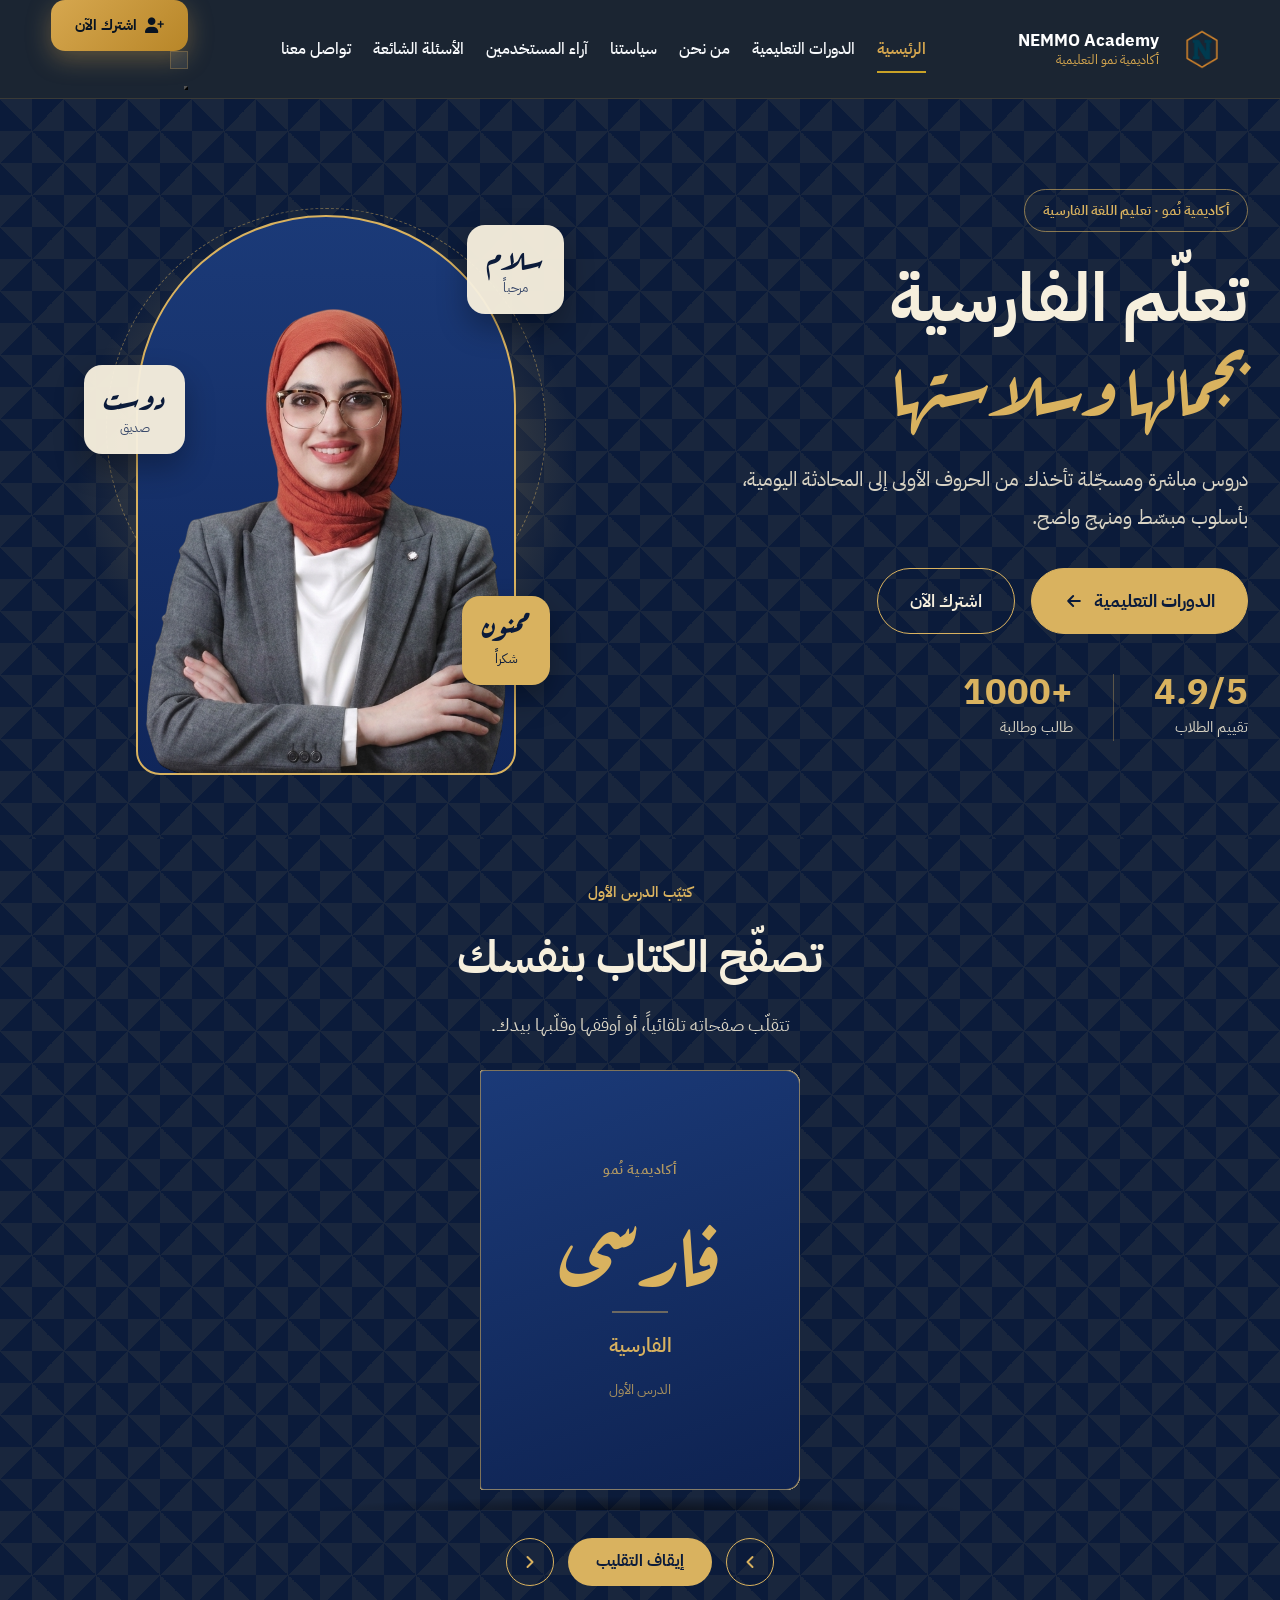
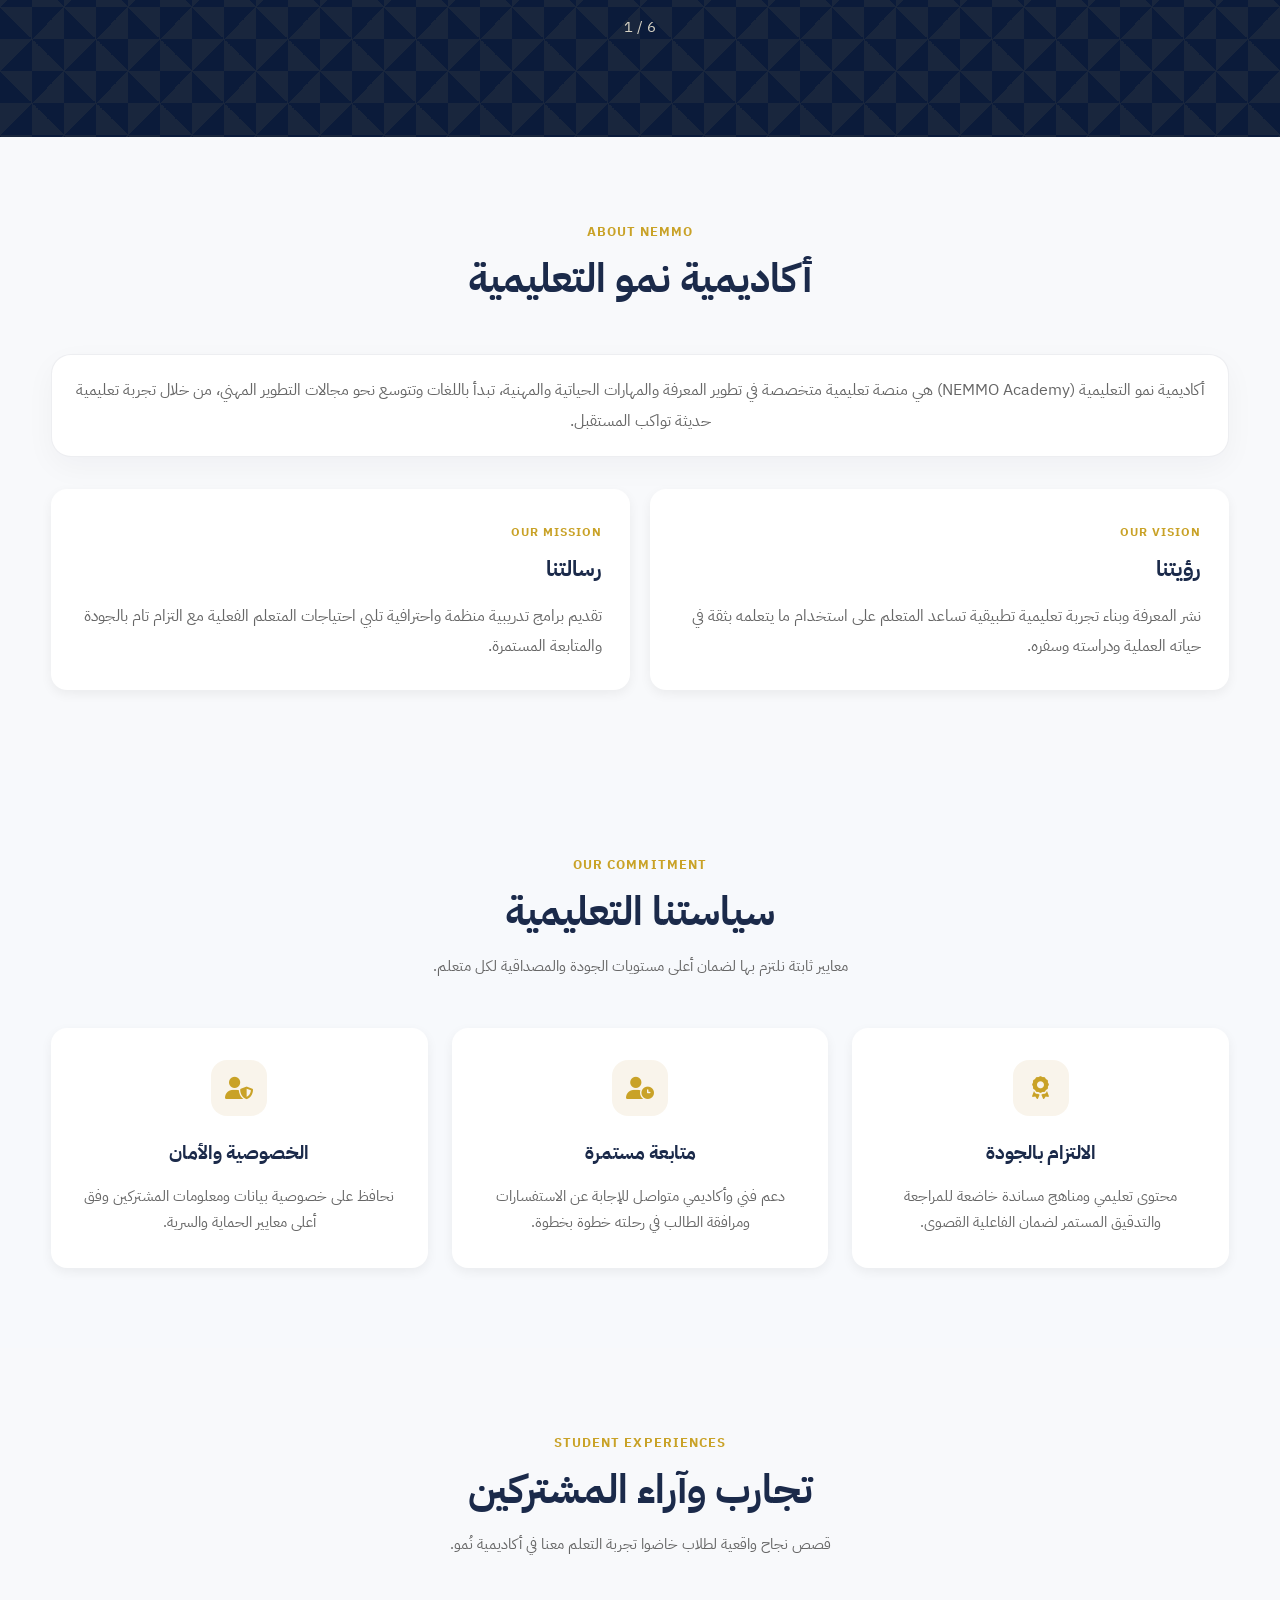
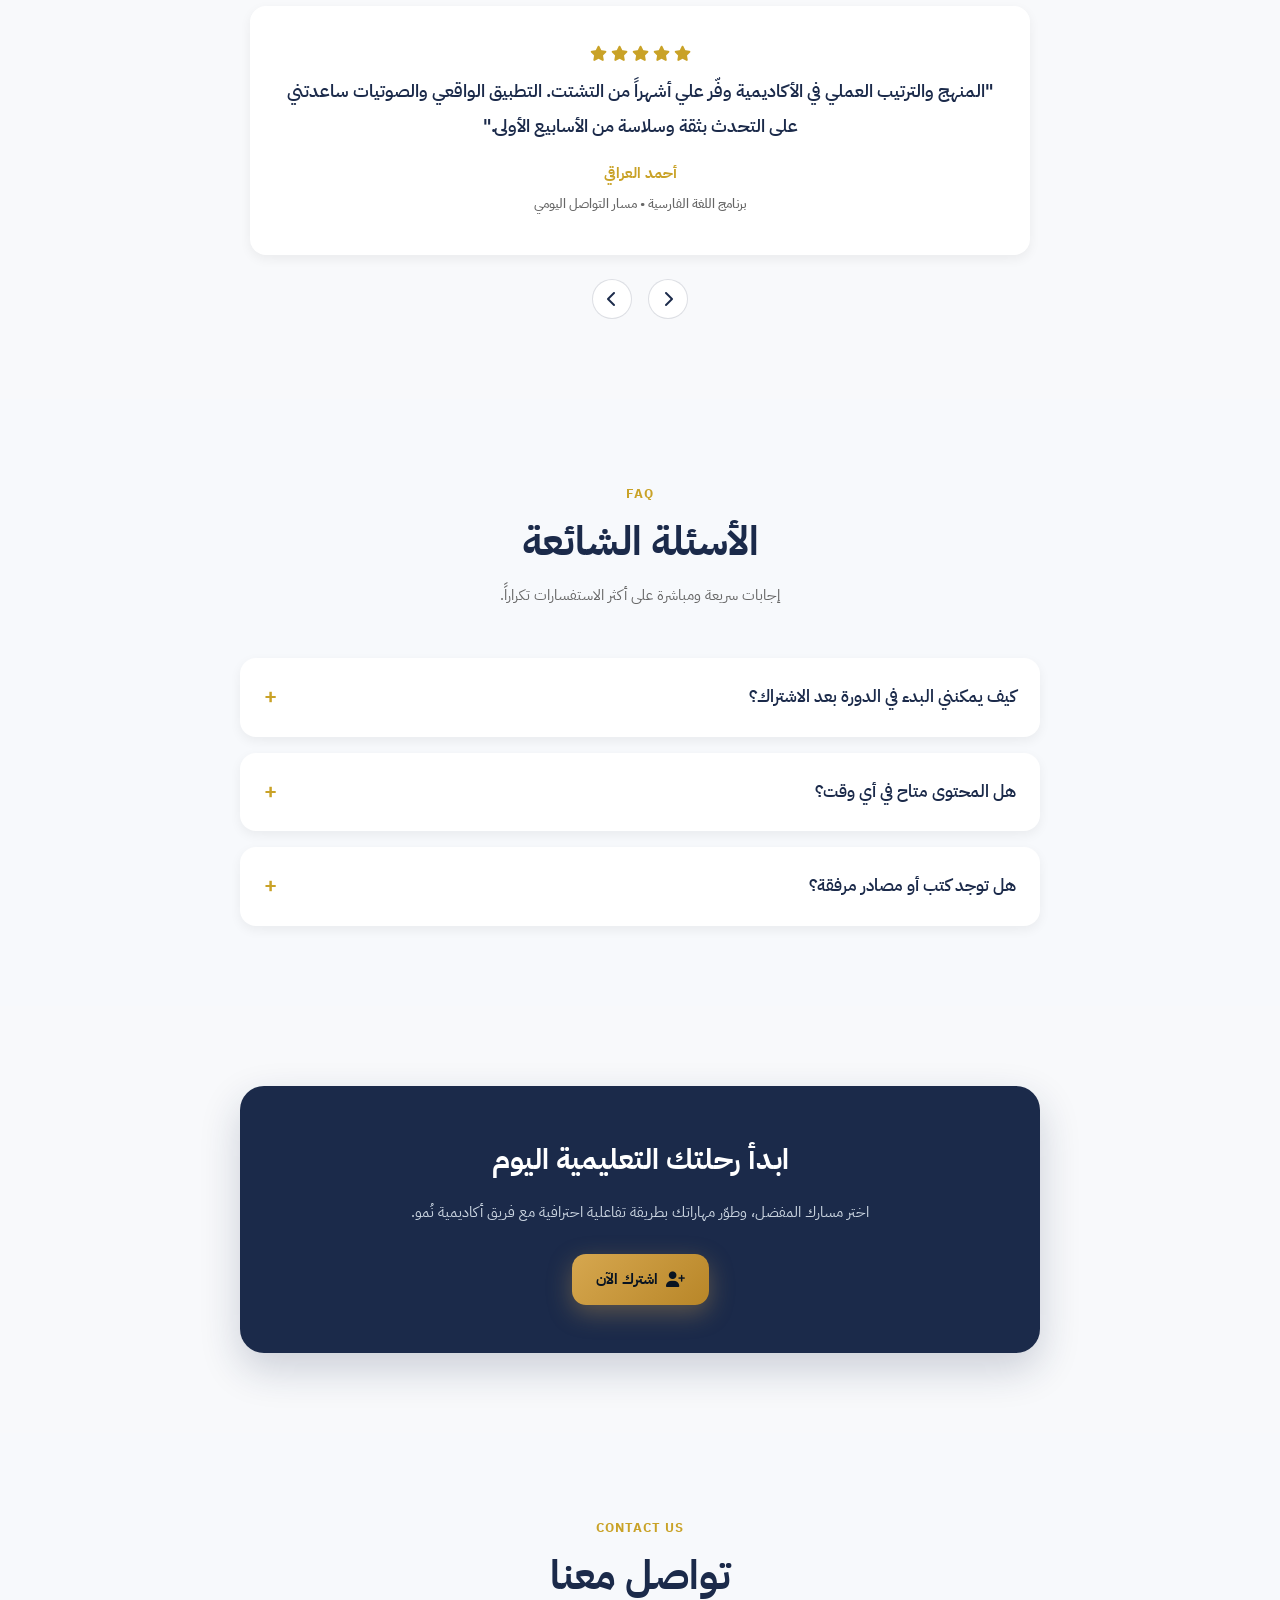
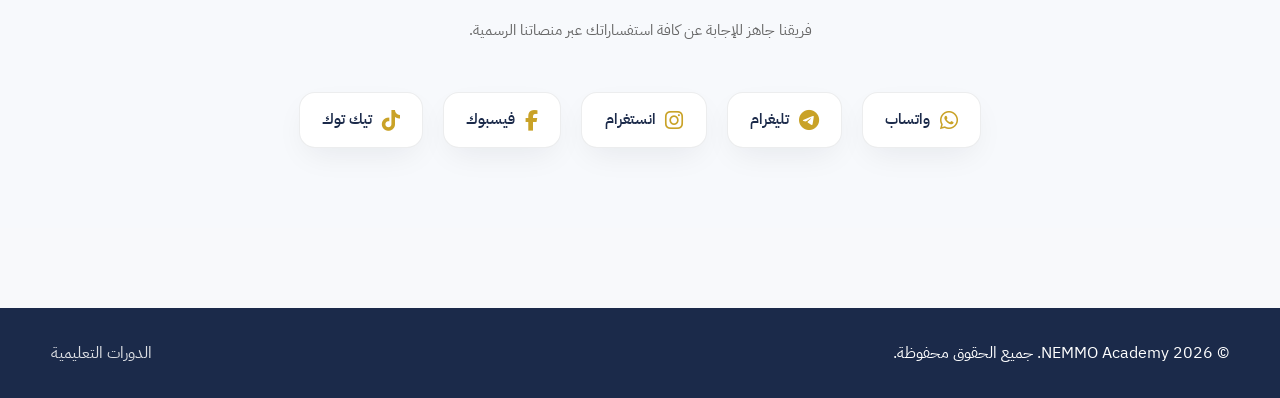
==== commit 71123f8f: "Redesign home hero: navy/gold arch hero with floating Persian words and auto-flipping interactive bo" ====
--- a/index.html
+++ b/index.html
@@ -19,7 +19,7 @@
   <meta name='theme-color' content='#081321'>
   <link rel='preconnect' href='https://fonts.googleapis.com'>
   <link rel='preconnect' href='https://fonts.gstatic.com' crossorigin>
-  <link href='https://fonts.googleapis.com/css2?family=IBM+Plex+Sans+Arabic:wght@300;400;500;600;700;800&display=swap' rel='stylesheet'>
+  <link href='https://fonts.googleapis.com/css2?family=Aref+Ruqaa:wght@400;700&family=IBM+Plex+Sans+Arabic:wght@300;400;500;600;700;800&display=swap' rel='stylesheet'>
   <link rel='stylesheet' href='https://cdnjs.cloudflare.com/ajax/libs/font-awesome/6.5.1/css/all.min.css'>
   <link rel='stylesheet' href='assets/css/base/variables.css'>
   <link rel='stylesheet' href='assets/css/responsive/mobile-fix.css'>
@@ -30,6 +30,7 @@
   <link rel='stylesheet' href='assets/css/base/main.css'>
   <link rel='stylesheet' href='assets/css/pages/home.css'>
   <link rel='stylesheet' href='assets/css/responsive/mobile-fixes.css'>
+  <link rel='stylesheet' href='assets/css/pages/home-hero.css'>
   <style>
     .hero-section {
       position: relative;
@@ -338,35 +339,50 @@
   </div>
 </header>
 <main id='mainContent'>
-<section class='hero-section' id='hero'>
-  <div class='hero-container'>
-    <div class='hero-visual-wrapper' aria-hidden='true'>
-      <div class='glow-effect'></div>
-      <img src='assets/images/zahraa-instructor.png' onerror="this.onerror=null;this.src='assets/images/teacher.jpg'" alt='أستاذة زهراء' class='instructor-portrait' loading='eager'>
-      <div class='glass-card card-rating'>
-        <span class='card-icon'>&#11088;</span>
-        <div class='card-info'>
-          <span class='card-num'>4.9/5</span>
-          <span class='card-label'>تقييم</span>
-        </div>
+<section class='nm-hero' id='hero'>
+  <div class='nm-hero__inner'>
+    <div class='nm-hero__text'>
+      <span class='nm-hero__badge'>أكاديمية نُمو · تعليم اللغة الفارسية</span>
+      <h1 class='nm-hero__title'>تعلّم الفارسية<br><em>بجمالها وسلاستها</em></h1>
+      <p class='nm-hero__lead'>دروس مباشرة ومسجّلة تأخذك من الحروف الأولى إلى المحادثة اليومية، بأسلوب مبسّط ومنهج واضح.</p>
+      <div class='nm-hero__btns'>
+        <a href='programs.html' class='nm-btn nm-btn--gold'>الدورات التعليمية <svg aria-hidden='true' width='20' height='20' viewBox='0 0 24 24' fill='none' stroke='currentColor' stroke-width='2.4' stroke-linecap='round' stroke-linejoin='round'><path d='M19 12H5M11 6l-6 6 6 6'/></svg></a>
+        <button type='button' class='nm-btn nm-btn--line js-open-registration' data-program='عام - أكاديمية نُمو'>اشترك الآن</button>
       </div>
-      <div class='glass-card card-students'>
-        <span class='card-icon'>&#128101;</span>
-        <div class='card-info'>
-          <span class='card-num'>1000+</span>
-          <span class='card-label'>طالب نشط</span>
-        </div>
+      <div class='nm-hero__stats'>
+        <div class='nm-stat'><b>4.9/5</b><span>تقييم الطلاب</span></div>
+        <div class='nm-stats-sep'></div>
+        <div class='nm-stat'><b>+1000</b><span>طالب وطالبة</span></div>
       </div>
     </div>
-    <div class='hero-text-content'>
-      <span class='hero-badge-tag'>تعلم اليوم ... لتصنع فرص الغد</span>
-      <h1 class='hero-main-title'>أكاديمية نمو | معاً ننمو</h1>
-      <p class='hero-sub-title'>NEMMO Academy | Growing Together</p>
-      <div class='hero-action-btns'>
-        <a href='programs.html' class='btn-main'>الدورات التعليمية &larr;</a>
-        <button type='button' class='btn-gold js-open-registration' data-program='عام - أكاديمية نُمو'>اشترك الآن &#128100;</button>
+    <div class='nm-hero__visual' aria-hidden='true'>
+      <div class='nm-stage'>
+        <div class='nm-stage__glow'></div><div class='nm-stage__ring'></div>
+        <div class='nm-stage__arch'><img src='assets/images/teacher-cutout.png' alt='' loading='eager'></div>
+        <div class='nm-chip nm-chip--a'><b>سلام</b><span>مرحباً</span></div>
+        <div class='nm-chip nm-chip--b'><b>دوست</b><span>صديق</span></div>
+        <div class='nm-chip nm-chip--c'><b>ممنون</b><span>شكراً</span></div>
       </div>
     </div>
+  </div>
+</section>
+<section class='nm-book' id='book' aria-label='الكتاب التفاعلي'>
+  <div class='nm-book__inner'>
+    <div class='nm-book__head'>
+      <span class='nm-book__kicker'>كتيّب الدرس الأول</span>
+      <h2>تصفّح الكتاب بنفسك</h2>
+      <p>تتقلّب صفحاته تلقائياً، أو أوقفها وقلّبها بيدك.</p>
+    </div>
+    <div class='nm-book__wrap'><div class='nm-book__scale'><div class='nm-book__view'>
+      <div class='nm-book__shadow'></div>
+      <div class='nm-book__book' id='nmBook'><div class='nm-leaf nm-leaf--cover'><div class='nm-face nm-face--front'><div class='nm-face__k'>أكاديمية نُمو</div><div class='nm-face__w'>فارسی</div><div class='nm-face__line'></div><div class='nm-face__m'>الفارسية</div><div class='nm-face__n'>الدرس الأول</div></div><div class='nm-face nm-face--back'><div class='nm-face__k'>التحية</div><div class='nm-face__w'>سلام</div><div class='nm-face__line'></div><div class='nm-face__m'>مرحباً</div><div class='nm-face__n'>salām</div></div></div><div class='nm-leaf'><div class='nm-face nm-face--front'><div class='nm-face__k'>التحية</div><div class='nm-face__w'>خوش آمدید</div><div class='nm-face__line'></div><div class='nm-face__m'>أهلاً بك</div><div class='nm-face__n'>khosh āmadid</div></div><div class='nm-face nm-face--back'><div class='nm-face__k'>المجاملة</div><div class='nm-face__w'>ممنون</div><div class='nm-face__line'></div><div class='nm-face__m'>شكراً</div><div class='nm-face__n'>mamnun</div></div></div><div class='nm-leaf'><div class='nm-face nm-face--front'><div class='nm-face__k'>المجاملة</div><div class='nm-face__w'>لطفاً</div><div class='nm-face__line'></div><div class='nm-face__m'>من فضلك</div><div class='nm-face__n'>lotfan</div></div><div class='nm-face nm-face--back'><div class='nm-face__k'>الأصدقاء</div><div class='nm-face__w'>دوست</div><div class='nm-face__line'></div><div class='nm-face__m'>صديق</div><div class='nm-face__n'>dust</div></div></div><div class='nm-leaf'><div class='nm-face nm-face--front'><div class='nm-face__k'>الأصدقاء</div><div class='nm-face__w'>خداحافظ</div><div class='nm-face__line'></div><div class='nm-face__m'>مع السلامة</div><div class='nm-face__n'>khodāhāfez</div></div><div class='nm-face nm-face--back'><div class='nm-face__k'>الأرقام</div><div class='nm-face__w'>یک، دو، سه</div><div class='nm-face__line'></div><div class='nm-face__m'>واحد، اثنان، ثلاثة</div><div class='nm-face__n'>yek, do, se</div></div></div><div class='nm-leaf'><div class='nm-face nm-face--front'><div class='nm-face__k'>الأرقام</div><div class='nm-face__w'>چهار، پنج</div><div class='nm-face__line'></div><div class='nm-face__m'>أربعة، خمسة</div><div class='nm-face__n'>chahār, panj</div></div><div class='nm-face nm-face--back'><div class='nm-face__k'>نراكم قريباً</div><div class='nm-face__w'>به زودی</div><div class='nm-face__line'></div><div class='nm-face__m'>إلى اللقاء قريباً</div><div class='nm-face__n'>be zudi</div></div></div></div>
+    </div></div></div>
+    <div class='nm-book__ctrl'>
+      <button type='button' class='nm-round' id='nmBookNext' aria-label='الصفحة التالية'><svg aria-hidden='true' width='20' height='20' viewBox='0 0 24 24' fill='none' stroke='currentColor' stroke-width='2.4' stroke-linecap='round' stroke-linejoin='round'><path d='M15 6l-6 6 6 6'/></svg></button>
+      <button type='button' class='nm-play' id='nmBookPlay'>إيقاف التقليب</button>
+      <button type='button' class='nm-round' id='nmBookPrev' aria-label='الصفحة السابقة'><svg aria-hidden='true' width='20' height='20' viewBox='0 0 24 24' fill='none' stroke='currentColor' stroke-width='2.4' stroke-linecap='round' stroke-linejoin='round'><path d='M9 6l6 6-6 6'/></svg></button>
+    </div>
+    <div class='nm-book__count' id='nmBookCount' aria-live='off'>1 / 6</div>
   </div>
 </section>
 <section id='about' class='section about-section'>
@@ -427,6 +443,7 @@
 <div class='cert-lightbox' id='certLightbox' aria-hidden='true'><div class='cert-lightbox__backdrop js-close-cert'></div><div class='cert-lightbox__content' role='dialog' aria-modal='true'><button type='button' class='cert-lightbox__close js-close-cert' aria-label='إغلاق'><i data-lucide='x'></i></button><div class='cert-lightbox__body'><div class='cert-zoom-container' id='certZoomContainer'><img id='certLightboxImg' src='' alt='وثيقة معتمدة'></div><div class='cert-lightbox__footer'><p class='cert-lightbox__caption' id='certLightboxCaption'></p><span class='cert-zoom-hint'><i data-lucide='zoom-in'></i> اضغط على الصورة للتكبير / التصغير</span></div></div></div></div>
 <script src='https://unpkg.com/lucide@latest'></script>
 <script src='assets/js/main.js'></script>
+<script src='assets/js/hero-book.js'></script>
 <script>
 document.addEventListener('DOMContentLoaded',function(){
   if(typeof lucide!=='undefined'){lucide.createIcons();}
--- a/assets/css/pages/home-hero.css
+++ b/assets/css/pages/home-hero.css
@@ -0,0 +1,88 @@
+/* واجهة الصفحة الرئيسية الجديدة: كحلي + ذهبي، قوس المدرّسة، والكتاب التفاعلي */
+.nm-hero, .nm-book { --nm-navy:#0B1B3A; --nm-gold:#D9B25F; --nm-ivory:#F6EFDD; --nm-mute:#D8D3C4; background:var(--nm-navy); color:var(--nm-ivory); position:relative; overflow:hidden; direction:rtl; font-family:'IBM Plex Sans Arabic',sans-serif; }
+.nm-hero::before, .nm-book::before { content:''; position:absolute; inset:0; opacity:.07; pointer-events:none; background-image:repeating-conic-gradient(from 45deg at 50% 50%,#D9B25F 0 12.5%,transparent 0 25%); background-size:64px 64px; }
+.nm-hero__inner, .nm-book__inner { position:relative; max-width:1280px; margin:0 auto; padding:0 32px; box-sizing:border-box; }
+.nm-hero__inner { display:flex; flex-wrap:wrap; align-items:center; justify-content:space-between; gap:40px; padding-top:56px; padding-bottom:64px; }
+.nm-hero__text { flex:1 1 460px; min-width:0; display:flex; flex-direction:column; gap:24px; align-items:flex-start; }
+.nm-hero__badge { border:1px solid rgba(217,178,95,.6); color:var(--nm-gold); border-radius:999px; padding:8px 18px; font-size:14px; font-weight:600; }
+.nm-hero__title { margin:0; font-size:68px; line-height:1.25; font-weight:700; color:var(--nm-ivory); }
+.nm-hero__title em { font-style:normal; font-family:'Aref Ruqaa',serif; color:var(--nm-gold); }
+.nm-hero__lead { margin:0; font-size:20px; line-height:1.9; color:var(--nm-mute); max-width:520px; }
+.nm-hero__btns { display:flex; flex-wrap:wrap; gap:16px; margin-top:8px; }
+.nm-btn { display:inline-flex; align-items:center; justify-content:center; gap:10px; font-family:inherit; font-size:18px; padding:16px 32px; border-radius:999px; cursor:pointer; text-decoration:none; transition:transform .2s ease, box-shadow .2s ease, background .2s ease; }
+.nm-btn--gold { background:var(--nm-gold); color:var(--nm-navy); font-weight:700; border:1.5px solid var(--nm-gold); }
+.nm-btn--gold:hover { transform:translateY(-2px); box-shadow:0 12px 28px rgba(217,178,95,.38); }
+.nm-btn--line { background:transparent; color:var(--nm-ivory); font-weight:600; border:1.5px solid var(--nm-gold); }
+.nm-btn--line:hover { background:rgba(246,239,221,.1); }
+.nm-hero__stats { display:flex; flex-wrap:wrap; gap:40px; margin-top:16px; }
+.nm-stat { display:flex; flex-direction:column; gap:4px; }
+.nm-stat b { font-size:36px; font-weight:700; color:var(--nm-gold); line-height:1; }
+.nm-stat span { font-size:15px; color:var(--nm-mute); }
+.nm-stats-sep { width:1px; background:rgba(217,178,95,.35); }
+
+.nm-hero__visual { flex:1 1 460px; min-width:0; display:flex; justify-content:center; }
+.nm-stage { position:relative; width:460px; max-width:100%; height:620px; }
+.nm-stage__glow { position:absolute; left:50%; top:50%; width:520px; height:520px; margin:-260px 0 0 -260px; border-radius:50%; background:radial-gradient(circle,rgba(217,178,95,.45),rgba(217,178,95,0) 68%); animation:nmGlow 6s ease-in-out infinite; }
+.nm-stage__ring { position:absolute; left:50%; top:44%; width:440px; height:440px; margin:-220px 0 0 -220px; border-radius:50%; border:1.5px dashed rgba(217,178,95,.45); animation:nmSpin 90s linear infinite; }
+.nm-stage__arch { position:absolute; left:50%; bottom:0; width:380px; max-width:92%; height:560px; transform:translateX(-50%); border-radius:190px 190px 24px 24px; background:linear-gradient(180deg,#1B3A78 0%,#10265A 100%); border:2px solid var(--nm-gold); overflow:hidden; }
+.nm-stage__arch img { position:absolute; left:50%; bottom:0; width:360px; max-width:none; height:auto; transform:translateX(-50%); }
+.nm-chip { position:absolute; background:rgba(246,239,221,.96); color:var(--nm-navy); border-radius:18px; padding:12px 20px; box-shadow:0 14px 30px rgba(0,0,0,.3); text-align:center; }
+.nm-chip b { display:block; font-family:'Aref Ruqaa',serif; font-size:30px; line-height:1.2; font-weight:700; }
+.nm-chip span { font-size:13px; color:#3A4A6B; }
+.nm-chip--a { right:-8px; top:70px; animation:nmFloat 5.2s ease-in-out infinite; }
+.nm-chip--b { left:-12px; top:210px; animation:nmFloat 6.4s ease-in-out -2s infinite; }
+.nm-chip--c { right:6px; bottom:90px; background:var(--nm-gold); animation:nmFloat 5.8s ease-in-out -4s infinite; }
+.nm-chip--c span { color:var(--nm-navy); }
+@keyframes nmFloat { 0%,100%{transform:translateY(0)} 50%{transform:translateY(-14px)} }
+@keyframes nmGlow { 0%,100%{opacity:.55;transform:scale(1)} 50%{opacity:.9;transform:scale(1.06)} }
+@keyframes nmSpin { to { transform:rotate(360deg); } }
+
+/* الكتاب */
+.nm-book__inner { display:flex; flex-direction:column; align-items:center; gap:28px; padding-top:40px; padding-bottom:96px; }
+.nm-book__head { display:flex; flex-direction:column; align-items:center; gap:12px; text-align:center; }
+.nm-book__kicker { color:var(--nm-gold); font-size:15px; font-weight:600; }
+.nm-book__head h2 { margin:0; font-size:44px; font-weight:700; color:var(--nm-ivory); }
+.nm-book__head p { margin:0; font-size:18px; line-height:1.8; color:var(--nm-mute); max-width:560px; }
+.nm-book__wrap { width:100%; display:flex; justify-content:center; height:440px; overflow:hidden; }
+.nm-book__scale { width:640px; height:440px; flex:0 0 640px; transform-origin:top center; }
+.nm-book__view { direction:ltr; position:relative; width:640px; height:440px; perspective:2200px; }
+.nm-book__shadow { position:absolute; left:50%; top:50%; width:660px; height:30px; margin:206px 0 0 -330px; background:radial-gradient(ellipse,rgba(0,0,0,.5),rgba(0,0,0,0) 70%); }
+.nm-book__book { position:relative; width:640px; height:420px; transition:transform 1s ease; transform:translateX(-160px); }
+.nm-leaf { position:absolute; left:50%; top:0; width:320px; height:420px; transform-origin:left center; transform-style:preserve-3d; transition:transform 1.1s cubic-bezier(.45,.05,.25,1); }
+.nm-face { position:absolute; inset:0; box-sizing:border-box; backface-visibility:hidden; -webkit-backface-visibility:hidden; display:flex; flex-direction:column; align-items:center; justify-content:center; gap:14px; padding:28px; text-align:center; direction:rtl; border:1px solid rgba(217,178,95,.55); background:#F6EFDD; color:#0B1B3A; }
+.nm-face--front { border-radius:4px 14px 14px 4px; }
+.nm-face--back { border-radius:14px 4px 4px 14px; transform:rotateY(180deg); }
+.nm-leaf--cover .nm-face--front { background:linear-gradient(160deg,#1B3A78,#0E2250); color:var(--nm-gold); }
+.nm-face__k { font-size:14px; font-weight:600; letter-spacing:.04em; opacity:.8; }
+.nm-face__w { font-family:'Aref Ruqaa',serif; font-size:56px; line-height:1.2; font-weight:700; }
+.nm-leaf--cover .nm-face__w { font-size:84px; }
+.nm-face__line { width:56px; height:2px; background:currentColor; opacity:.45; }
+.nm-face__m { font-size:20px; font-weight:600; }
+.nm-face__n { font-size:14px; opacity:.75; direction:ltr; }
+.nm-book__ctrl { display:flex; flex-wrap:wrap; align-items:center; justify-content:center; gap:14px; }
+.nm-round { width:48px; height:48px; border-radius:50%; border:1.5px solid var(--nm-gold); background:transparent; color:var(--nm-gold); cursor:pointer; display:inline-flex; align-items:center; justify-content:center; }
+.nm-round:hover { background:rgba(217,178,95,.15); }
+.nm-play { min-height:48px; padding:0 28px; border-radius:999px; border:none; background:var(--nm-gold); color:var(--nm-navy); font-family:inherit; font-weight:700; font-size:16px; cursor:pointer; }
+.nm-book__count { direction:ltr; font-size:15px; color:var(--nm-mute); }
+
+@media (max-width:900px) {
+  .nm-hero__inner { padding-top:96px; gap:32px; }
+  .nm-hero__text { align-items:center; text-align:center; }
+  .nm-hero__title { font-size:46px; }
+  .nm-hero__btns, .nm-hero__stats { justify-content:center; }
+  .nm-book__head h2 { font-size:34px; }
+}
+@media (max-width:700px) { .nm-book__wrap { height:352px; } .nm-book__scale { transform:scale(.8); margin-bottom:-88px; } }
+@media (max-width:560px) { .nm-book__wrap { height:264px; } .nm-book__scale { transform:scale(.6); margin-bottom:-176px; } }
+@media (max-width:420px) {
+  .nm-hero__inner, .nm-book__inner { padding-left:16px; padding-right:16px; }
+  .nm-hero__title { font-size:38px; }
+  .nm-hero__btns .nm-btn { width:100%; }
+  .nm-stage { height:540px; }
+  .nm-stage__arch { height:480px; width:320px; border-radius:160px 160px 24px 24px; }
+  .nm-stage__arch img { width:310px; }
+  .nm-chip { padding:8px 14px; } .nm-chip b { font-size:24px; }
+  .nm-chip--a { right:0; } .nm-chip--b { left:0; }
+  .nm-book__scale { transform:scale(.5); margin-bottom:-220px; } .nm-book__wrap { height:220px; }
+}
+@media (prefers-reduced-motion:reduce) { .nm-stage__glow, .nm-stage__ring, .nm-chip { animation:none; } .nm-leaf, .nm-book__book { transition:none; } }
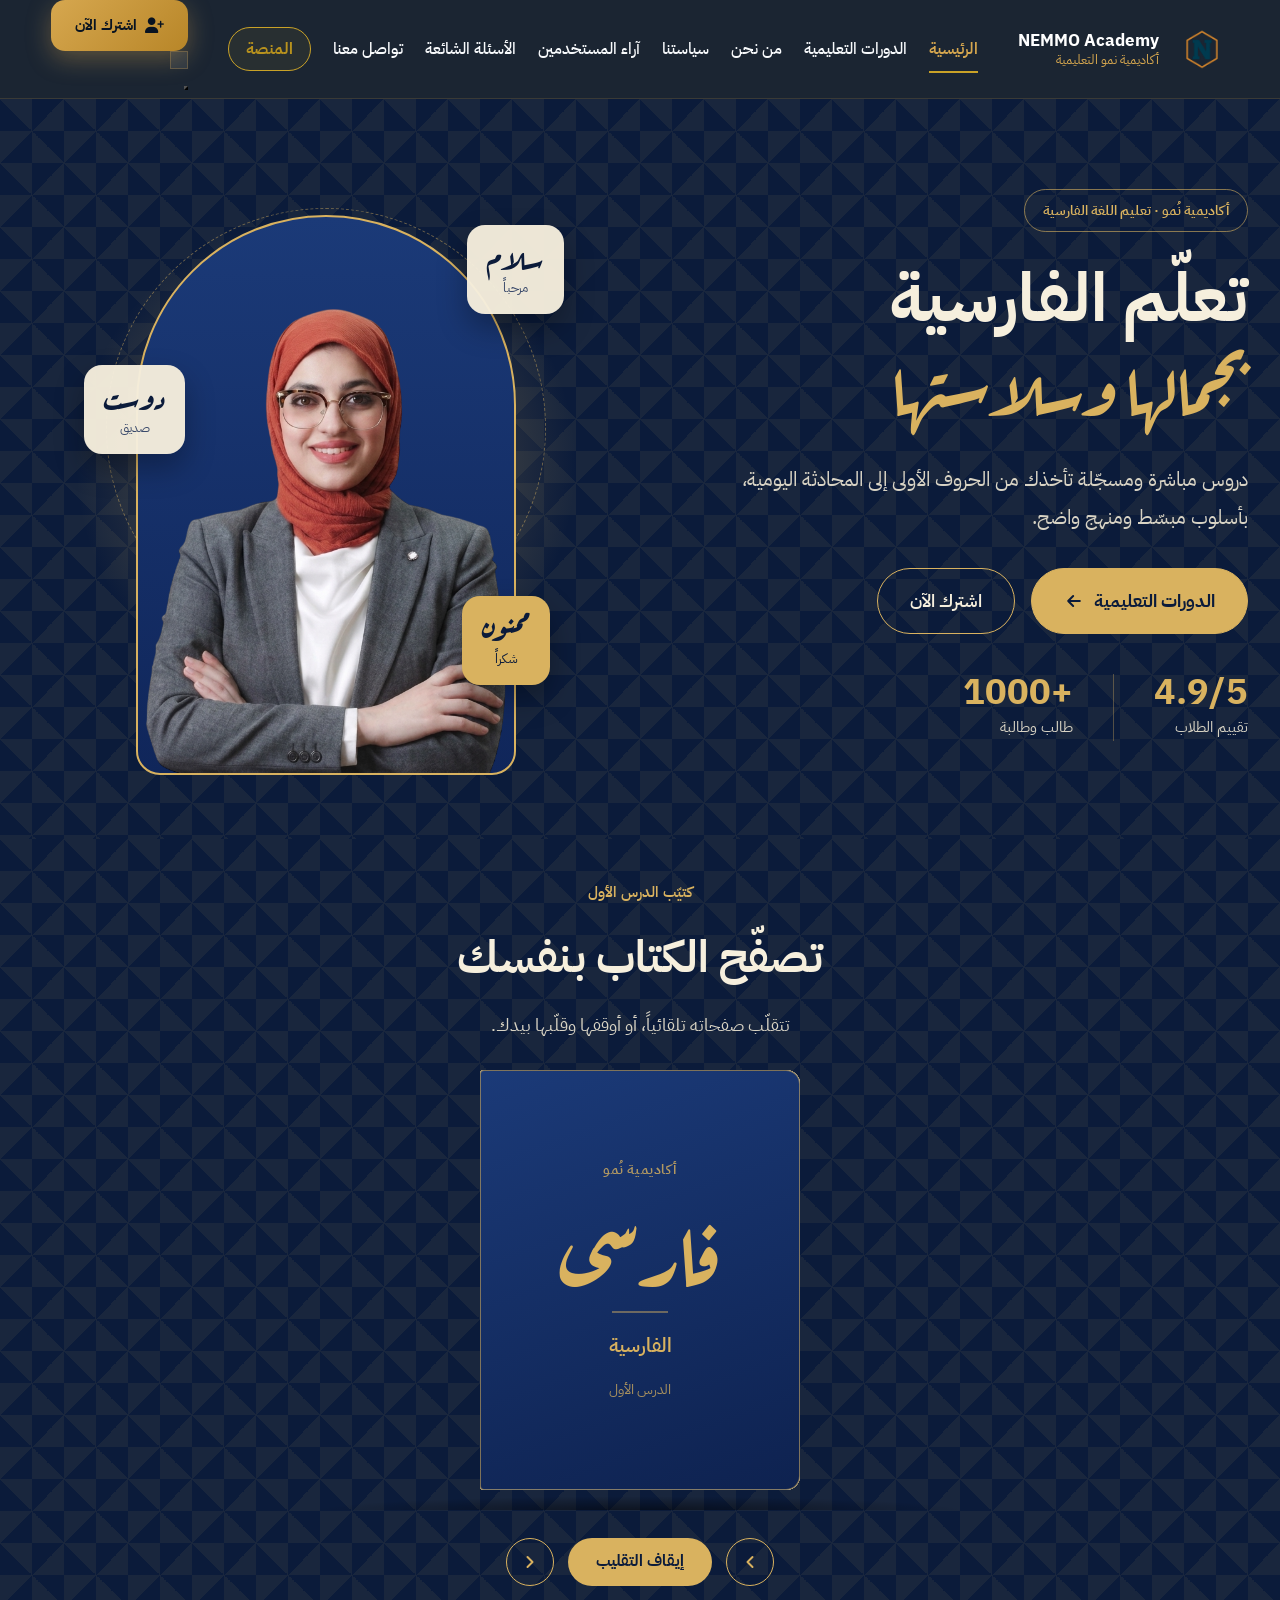
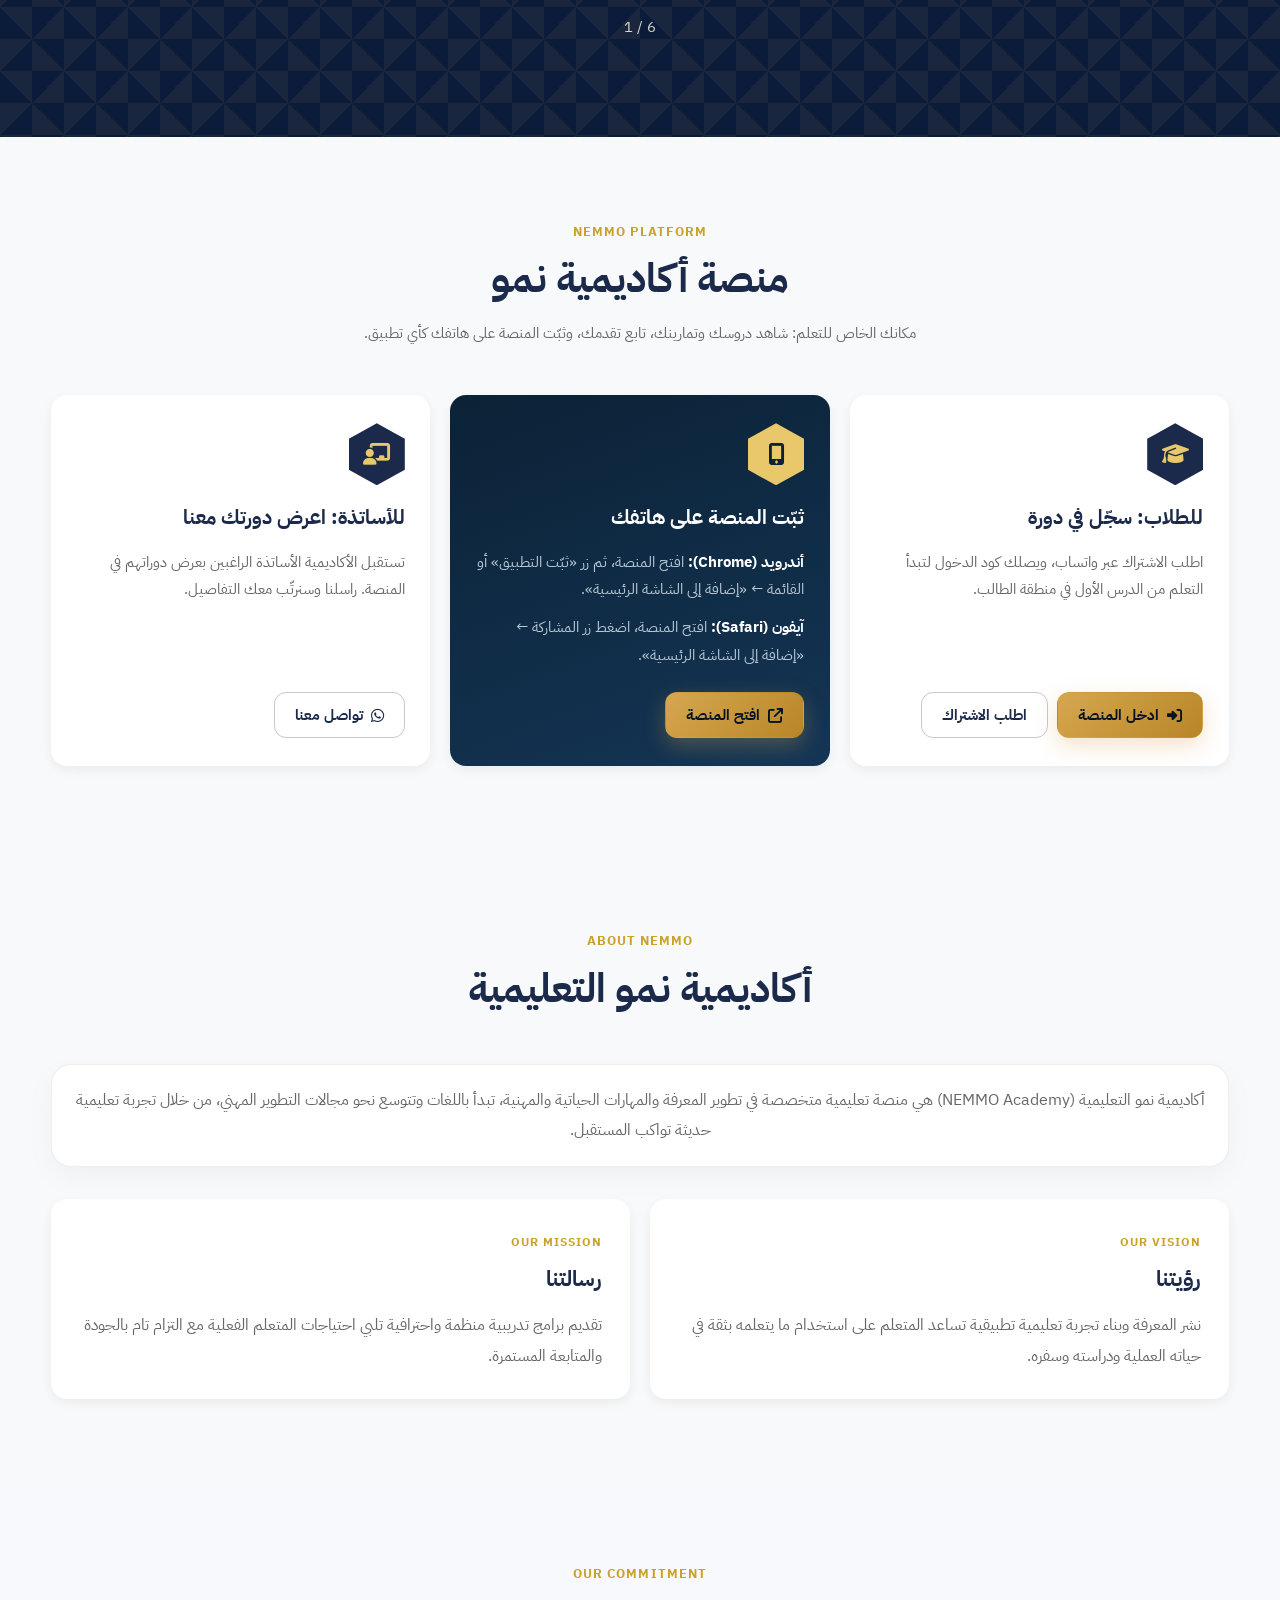
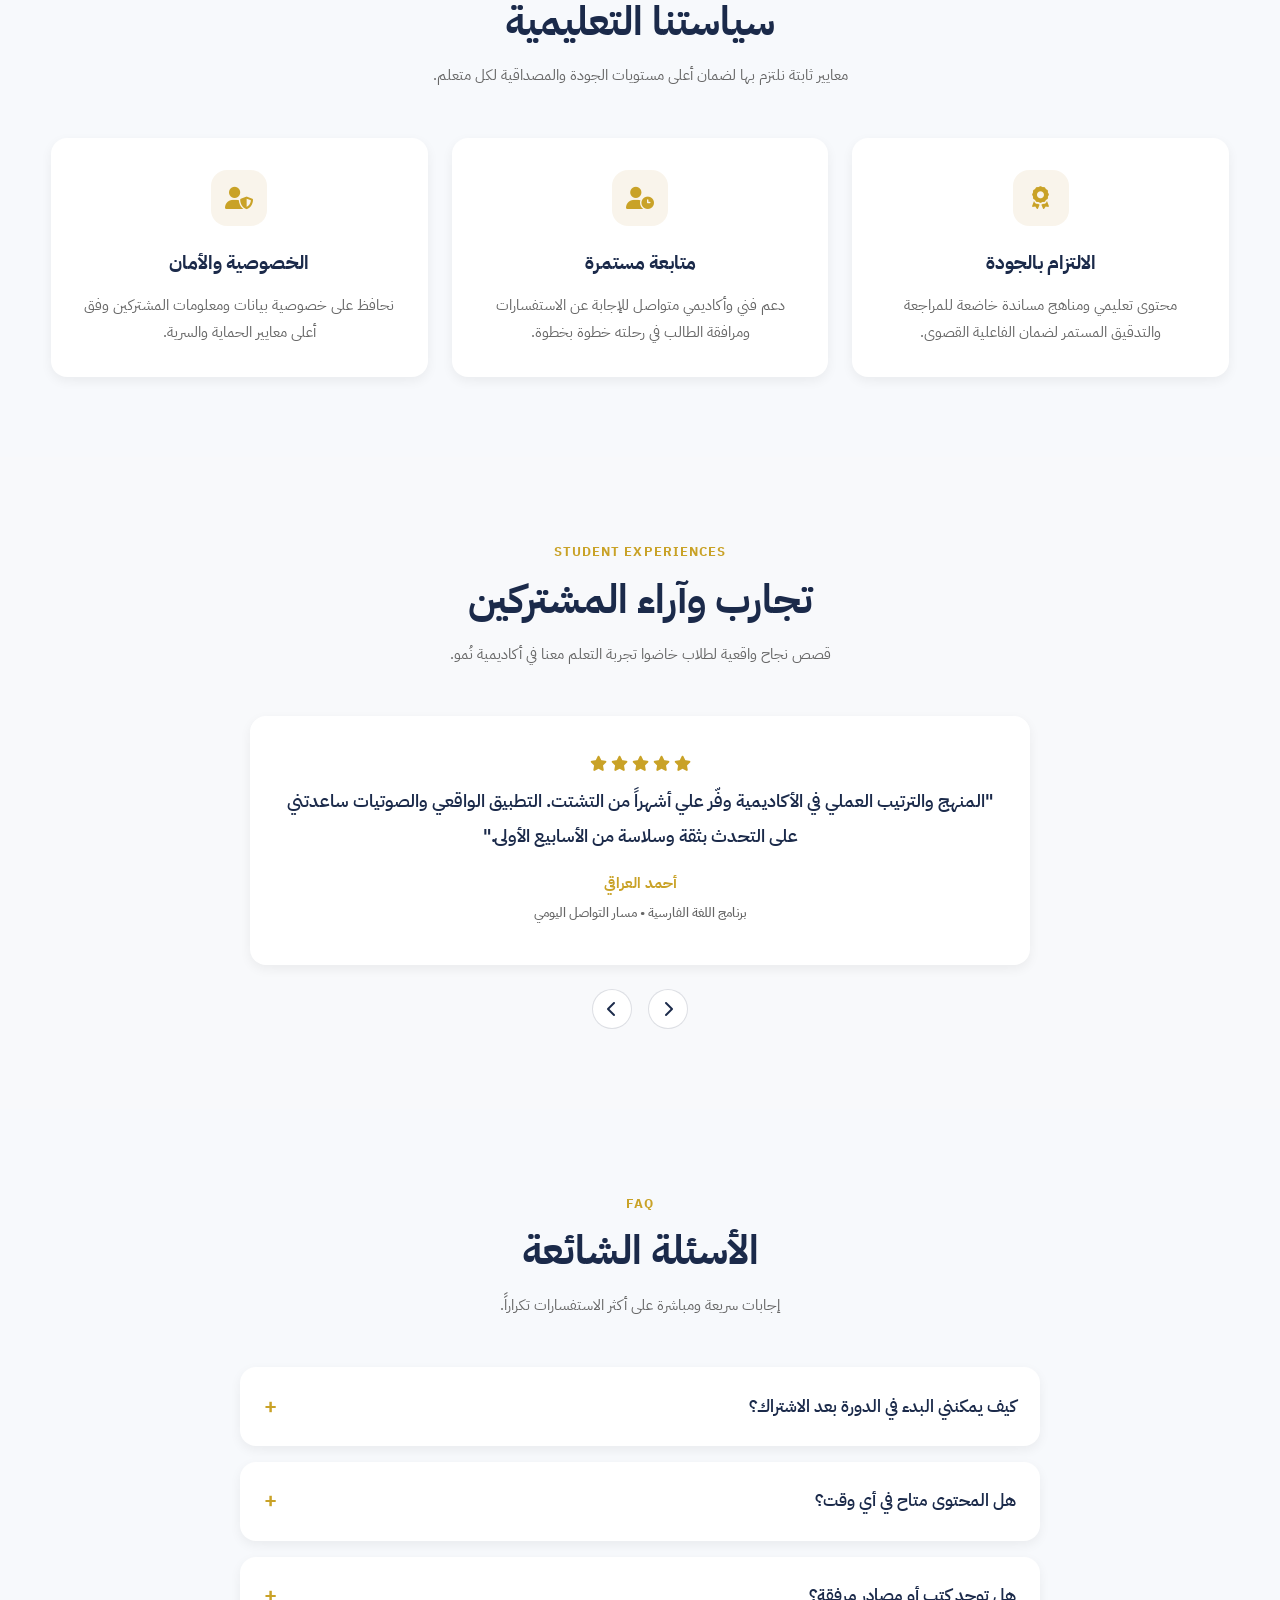
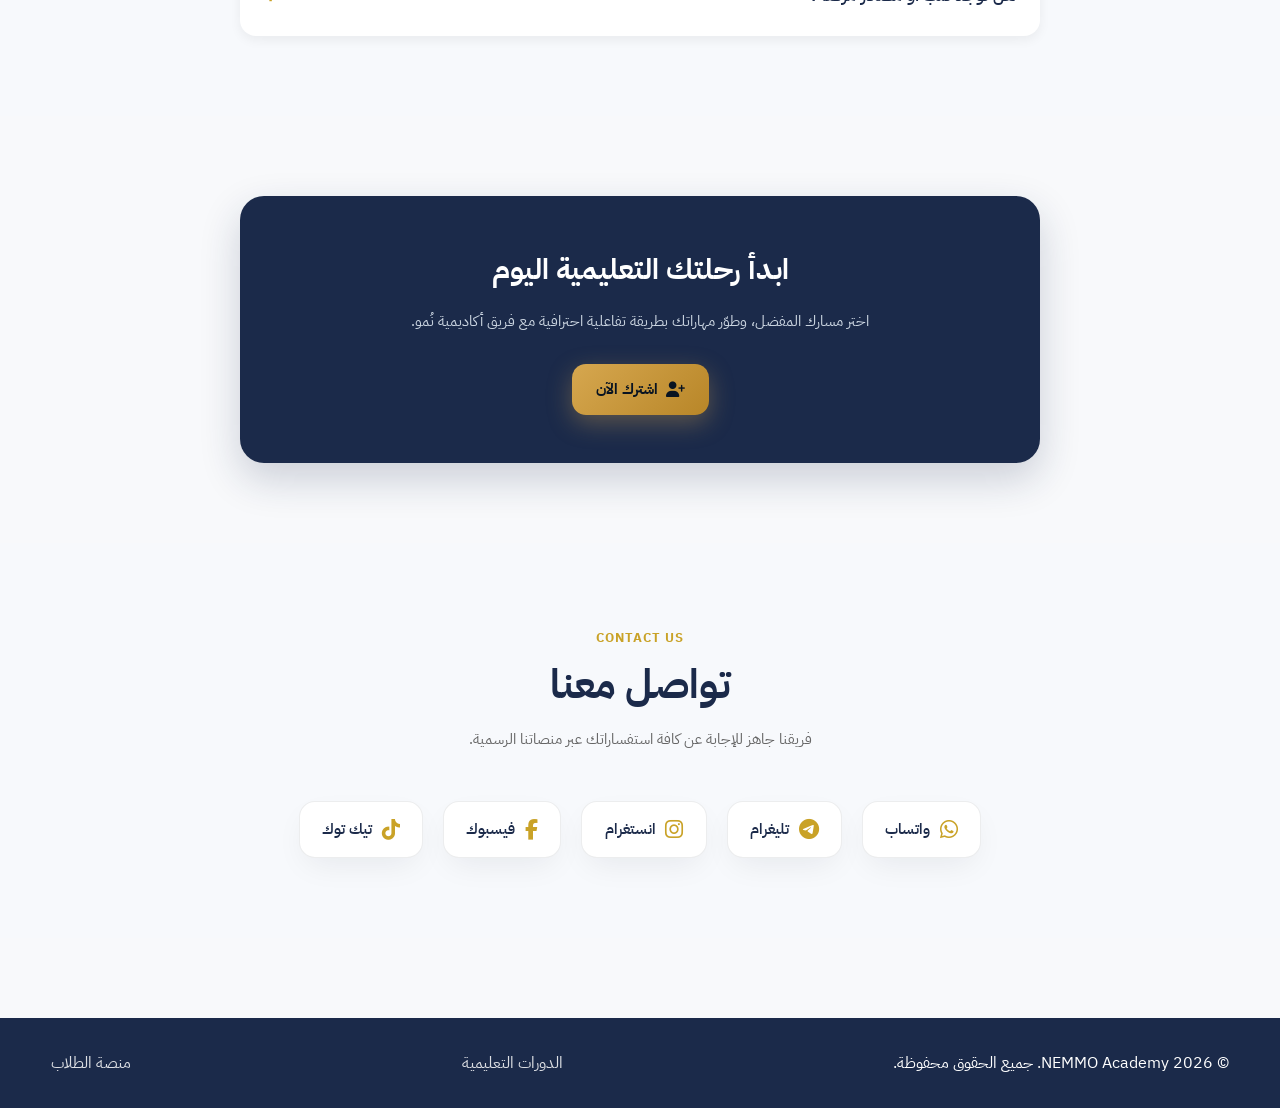
==== commit 5e175032: "Add Nemmo student platform (/app) and entry points on the website - app/: student platform (PWA: man" ====
--- a/index.html
+++ b/index.html
@@ -31,6 +31,7 @@
   <link rel='stylesheet' href='assets/css/pages/home.css'>
   <link rel='stylesheet' href='assets/css/responsive/mobile-fixes.css'>
   <link rel='stylesheet' href='assets/css/pages/home-hero.css'>
+  <link rel='stylesheet' href='assets/css/pages/platform.css'>
   <style>
     .hero-section {
       position: relative;
@@ -329,6 +330,7 @@
         <li><a href='#testimonials'>آراء المستخدمين</a></li>
         <li><a href='#faq'>الأسئلة الشائعة</a></li>
         <li><a href='#contact'>تواصل معنا</a></li>
+        <li><a href='app/' class='nav-platform'>المنصة</a></li>
       </ul>
     </nav>
     <div class='site-header__actions'>
@@ -385,6 +387,41 @@
     <div class='nm-book__count' id='nmBookCount' aria-live='off'>1 / 6</div>
   </div>
 </section>
+<section id='platform' class='section nm-platform'>
+  <div class='container'>
+    <div class='section-title'><span>NEMMO PLATFORM</span><h2>منصة أكاديمية نمو</h2><p>مكانك الخاص للتعلم: شاهد دروسك وتمارينك، تابع تقدمك، وثبّت المنصة على هاتفك كأي تطبيق.</p></div>
+    <div class='plat-grid'>
+      <article class='feature-card plat-card'>
+        <div class='plat-card__icon'><i class='fa-solid fa-graduation-cap'></i></div>
+        <h3>للطلاب: سجّل في دورة</h3>
+        <p>اطلب الاشتراك عبر واتساب، ويصلك كود الدخول لتبدأ التعلم من الدرس الأول في منطقة الطالب.</p>
+        <div class='plat-card__actions'>
+          <a class='plat-btn plat-btn--gold' href='app/'><i class='fa-solid fa-right-to-bracket'></i><span>ادخل المنصة</span></a>
+          <button type='button' class='plat-btn plat-btn--ghost js-open-registration' data-program='منصة أكاديمية نمو'><span>اطلب الاشتراك</span></button>
+        </div>
+      </article>
+      <article class='feature-card plat-card plat-card--feature'>
+        <div class='plat-card__icon'><i class='fa-solid fa-mobile-screen-button'></i></div>
+        <h3>ثبّت المنصة على هاتفك</h3>
+        <ul class='plat-steps'>
+          <li><b>أندرويد (Chrome):</b> افتح المنصة، ثم زر «ثبّت التطبيق» أو القائمة ← «إضافة إلى الشاشة الرئيسية».</li>
+          <li><b>آيفون (Safari):</b> افتح المنصة، اضغط زر المشاركة ← «إضافة إلى الشاشة الرئيسية».</li>
+        </ul>
+        <div class='plat-card__actions'>
+          <a class='plat-btn plat-btn--gold' href='app/'><i class='fa-solid fa-arrow-up-right-from-square'></i><span>افتح المنصة</span></a>
+        </div>
+      </article>
+      <article class='feature-card plat-card'>
+        <div class='plat-card__icon'><i class='fa-solid fa-chalkboard-user'></i></div>
+        <h3>للأساتذة: اعرض دورتك معنا</h3>
+        <p>تستقبل الأكاديمية الأساتذة الراغبين بعرض دوراتهم في المنصة. راسلنا وسنرتّب معك التفاصيل.</p>
+        <div class='plat-card__actions'>
+          <a class='plat-btn plat-btn--ghost' href='https://wa.me/9647770300029?text=%D8%A7%D9%84%D8%B3%D9%84%D8%A7%D9%85%20%D8%B9%D9%84%D9%8A%D9%83%D9%85%D8%8C%20%D8%A3%D9%86%D8%A7%20%D9%85%D8%AF%D8%B1%D9%91%D8%B3%20%D9%88%D8%A3%D8%B1%D8%BA%D8%A8%20%D8%A8%D8%B9%D8%B1%D8%B6%20%D8%AF%D9%88%D8%B1%D8%AA%D9%8A%20%D9%81%D9%8A%20%D9%85%D9%86%D8%B5%D8%A9%20%D8%A3%D9%83%D8%A7%D8%AF%D9%8A%D9%85%D9%8A%D8%A9%20%D9%86%D9%85%D9%88' target='_blank' rel='noopener noreferrer'><i class='fa-brands fa-whatsapp'></i><span>تواصل معنا</span></a>
+        </div>
+      </article>
+    </div>
+  </div>
+</section>
 <section id='about' class='section about-section'>
   <div class='container'>
     <div class='section-title'><span>ABOUT NEMMO</span><h2>أكاديمية نمو التعليمية</h2></div>
@@ -437,7 +474,7 @@
   </div>
 </section>
 </main>
-<footer class='site-footer'><div class='site-footer__container'><p>© <span data-current-year></span> NEMMO Academy. جميع الحقوق محفوظة.</p><a href='programs.html'>الدورات التعليمية</a></div></footer>
+<footer class='site-footer'><div class='site-footer__container'><p>© <span data-current-year></span> NEMMO Academy. جميع الحقوق محفوظة.</p><a href='programs.html'>الدورات التعليمية</a><a href='app/'>منصة الطلاب</a></div></footer>
 <div class='registration-modal' id='registrationModal' aria-hidden='true'><div class='registration-modal__overlay js-close-registration'></div><div class='registration-modal__dialog' role='dialog' aria-modal='true' aria-labelledby='registrationModalTitle'><button type='button' class='registration-modal__close js-close-registration' aria-label='إغلاق'><i data-lucide='x'></i></button><div class='registration-modal__header'><span class='registration-modal__eyebrow'>REGISTRATION</span><h2 id='registrationModalTitle'>أكمل تسجيلك</h2><p>أدخل بياناتك وسيتواصل معك فريق المبيعات عبر واتساب لتأكيد التسجيل.</p></div><form id='registrationForm' class='registration-form' novalidate><div class='form-group'><label for='registrationName'>الاسم الثلاثي</label><input type='text' id='registrationName' name='name' placeholder='أدخل الاسم الثلاثي' autocomplete='name' required></div><div class='form-group'><label for='registrationPhone'>رقم الهاتف</label><input type='tel' id='registrationPhone' name='phone' placeholder='07XXXXXXXXX' autocomplete='tel' required></div><div class='form-group'><label for='registrationGovernorate'>المحافظة</label><select id='registrationGovernorate' name='governorate' required><option value=''>اختر المحافظة</option><option value='بغداد'>بغداد</option><option value='الأنبار'>الأنبار</option><option value='بابل'>بابل</option><option value='البصرة'>البصرة</option><option value='ذي قار'>ذي قار</option><option value='القادسية'>القادسية</option><option value='كربلاء'>كربلاء</option><option value='كركوك'>كركوك</option><option value='ميسان'>ميسان</option><option value='المثنى'>المثنى</option><option value='النجف'>النجف</option><option value='نينوى'>نينوى</option><option value='ديالى'>ديالى</option><option value='صلاح الدين'>صلاح الدين</option><option value='السليمانية'>السليمانية</option><option value='دهوك'>دهوك</option><option value='أربيل'>أربيل</option><option value='واسط'>واسط</option></select></div><div class='form-group'><label for='registrationAddress'>العنوان الكامل</label><textarea id='registrationAddress' name='address' rows='2' placeholder='أدخل العنوان الكامل' autocomplete='street-address' required></textarea></div><div class='form-group'><label for='registrationProgram'>البرنامج</label><select id='registrationProgram' name='program' required><option value=''>اختر البرنامج</option><option value='برنامج اللغة الفارسية'>برنامج اللغة الفارسية</option></select></div><div class='form-group is-hidden' id='trackGroup'><label for='registrationTrack'>اختر المسار التعليمي</label><select id='registrationTrack' name='track'><option value=''>اختر المسار المناسب</option><option value='باقة الأساسيات'>باقة الأساسيات</option><option value='باقة التواصل اليومي'>باقة التواصل اليومي</option><option value='باقة السياحة والسفر'>باقة السياحة والسفر</option><option value='باقة التجارة العامة'>باقة التجارة العامة</option><option value='باقة الزوار والمواكب'>باقة الزوار والمواكب</option><option value='باقة VIP الشاملة'>باقة VIP الشاملة</option></select></div><p id='registrationError' class='registration-form__error' role='alert' aria-live='polite'></p><button type='submit' class='btn btn-primary registration-form__submit'><i data-lucide='send'></i>إرسال الطلب عبر واتساب</button></form></div></div>
 <div class='registration-modal' id='packageDetailsModal' aria-hidden='true'><div class='registration-modal__overlay js-close-pkg-modal'></div><div class='registration-modal__dialog' role='dialog' aria-modal='true' aria-labelledby='packageDetailsTitle'><button type='button' class='registration-modal__close js-close-pkg-modal' aria-label='إغلاق'><i data-lucide='x'></i></button><div class='registration-modal__header'><span class='registration-modal__eyebrow'>PACKAGE DETAILS</span><h2 id='packageDetailsTitle'>تفاصيل الباقة</h2><p id='modalDescription'></p></div><div class='modal-body'><div class='modal-outcome-box'><strong class='modal-outcome-box__label'>النتيجة المباشرة:</strong><p id='modalOutcome' class='modal-outcome-box__text'></p></div><h4 class='modal-body__heading'>المحاور والدروس المتضمنة:</h4><ul id='modalTopicsList' class='pkg-card-v3__checklist modal-topics-list'></ul><button type='button' class='btn btn-pkg-gold js-open-registration' id='modalSubscribeBtn' data-program='برنامج اللغة الفارسية' style='width:100%;'>اشترك في هذه الباقة الآن</button></div></div></div>
 <div class='cert-lightbox' id='certLightbox' aria-hidden='true'><div class='cert-lightbox__backdrop js-close-cert'></div><div class='cert-lightbox__content' role='dialog' aria-modal='true'><button type='button' class='cert-lightbox__close js-close-cert' aria-label='إغلاق'><i data-lucide='x'></i></button><div class='cert-lightbox__body'><div class='cert-zoom-container' id='certZoomContainer'><img id='certLightboxImg' src='' alt='وثيقة معتمدة'></div><div class='cert-lightbox__footer'><p class='cert-lightbox__caption' id='certLightboxCaption'></p><span class='cert-zoom-hint'><i data-lucide='zoom-in'></i> اضغط على الصورة للتكبير / التصغير</span></div></div></div></div>
--- a/assets/css/pages/platform.css
+++ b/assets/css/pages/platform.css
@@ -0,0 +1,89 @@
+/* ==========================================
+   NEMMO Academy: زر المنصة + قسم "منصة أكاديمية نمو"
+   يُحمَّل بعد ملفات الصفحات لأن الموقع يعتمد على ترتيب الشلال
+========================================== */
+
+/* زر المنصة في القائمة */
+.site-nav a.nav-platform{
+    border:1.5px solid var(--accent, #C9A227);
+    color:var(--accent-hover, #B8921E) !important;
+    border-radius:999px;
+    padding:.4rem 1.05rem;
+    font-weight:700;
+    background:rgba(201,162,39,.08);
+}
+.site-nav a.nav-platform::after{display:none !important}
+.site-nav a.nav-platform{white-space:nowrap}
+.site-nav a.nav-platform:hover{
+    background:var(--accent, #C9A227);
+    color:#081321 !important;
+}
+[data-theme="dark"] .site-nav a.nav-platform{color:#E8C86A !important}
+[data-theme="dark"] .site-nav a.nav-platform:hover{color:#081321 !important}
+
+/* قسم المنصة في الرئيسية */
+.nm-platform .plat-grid{
+    display:grid;
+    grid-template-columns:repeat(3,minmax(0,1fr));
+    gap:1.25rem;
+    align-items:stretch;
+}
+.plat-card{
+    display:flex;
+    flex-direction:column;
+    gap:.85rem;
+    padding:1.75rem 1.6rem;
+    text-align:start;
+}
+.plat-card h3{margin:0;font-size:1.25rem}
+.plat-card p{margin:0;color:var(--text-light,#666);line-height:1.9}
+.plat-card__icon{
+    width:56px;height:62px;
+    display:grid;place-items:center;
+    clip-path:polygon(50% 0,100% 25%,100% 75%,50% 100%,0 75%,0 25%);
+    background:var(--primary,#1B2A4A);
+    color:#E8C86A;
+    font-size:1.35rem;
+}
+.plat-card__actions{display:flex;flex-wrap:wrap;gap:.6rem;margin-top:auto;padding-top:.6rem}
+.plat-steps{margin:0;padding:0;list-style:none;display:grid;gap:.7rem;color:var(--text-light,#666);line-height:1.8;font-size:.95rem}
+.plat-steps b{color:var(--text,#1E1E1E)}
+.plat-card--feature{
+    background:linear-gradient(160deg,#0B2236,#143555) !important;
+    border-color:rgba(232,200,106,.35) !important;
+}
+.plat-card--feature h3,.plat-card--feature .plat-steps b{color:#fff}
+.plat-card--feature .plat-steps{color:#B9CAD6}
+.plat-card--feature .plat-card__icon{background:#E8C86A;color:#0B2236}
+
+.plat-btn{
+    display:inline-flex;align-items:center;justify-content:center;gap:.5rem;
+    min-height:46px;padding:.5rem 1.25rem;border-radius:12px;
+    font:inherit;font-weight:700;font-size:.95rem;text-decoration:none;cursor:pointer;
+    border:1.5px solid transparent;transition:transform .2s,background .2s,border-color .2s;
+}
+.plat-btn:hover{transform:translateY(-2px)}
+.plat-btn--gold{
+    background:linear-gradient(135deg,#d6a74f,#b88628);
+    color:#081321 !important;
+    box-shadow:0 8px 22px rgba(214,167,79,.3);
+}
+.plat-btn--ghost{
+    background:transparent;
+    color:var(--primary,#1B2A4A);
+    border-color:rgba(27,42,74,.25);
+}
+.plat-btn--ghost:hover{border-color:var(--accent,#C9A227)}
+[data-theme="dark"] .plat-btn--ghost{color:#E8EEF4;border-color:rgba(255,255,255,.25)}
+
+@media (max-width:900px){
+    .nm-platform .plat-grid{grid-template-columns:1fr}
+    .site-nav a.nav-platform{display:inline-block;margin-top:.25rem}
+}
+
+/* ألوان النص داخل الأزرار والأيقونات (الموقع يلوّن span و i داخل البطاقات في الوضع الليلي) */
+.plat-btn span,.plat-btn i{color:inherit !important}
+[data-theme="dark"] .plat-card__icon{background:#E8C86A;color:#0B2236}
+[data-theme="dark"] .plat-card__icon i{color:#0B2236 !important}
+.plat-card__icon i{color:#E8C86A}
+.plat-card--feature .plat-card__icon i{color:#0B2236 !important}
